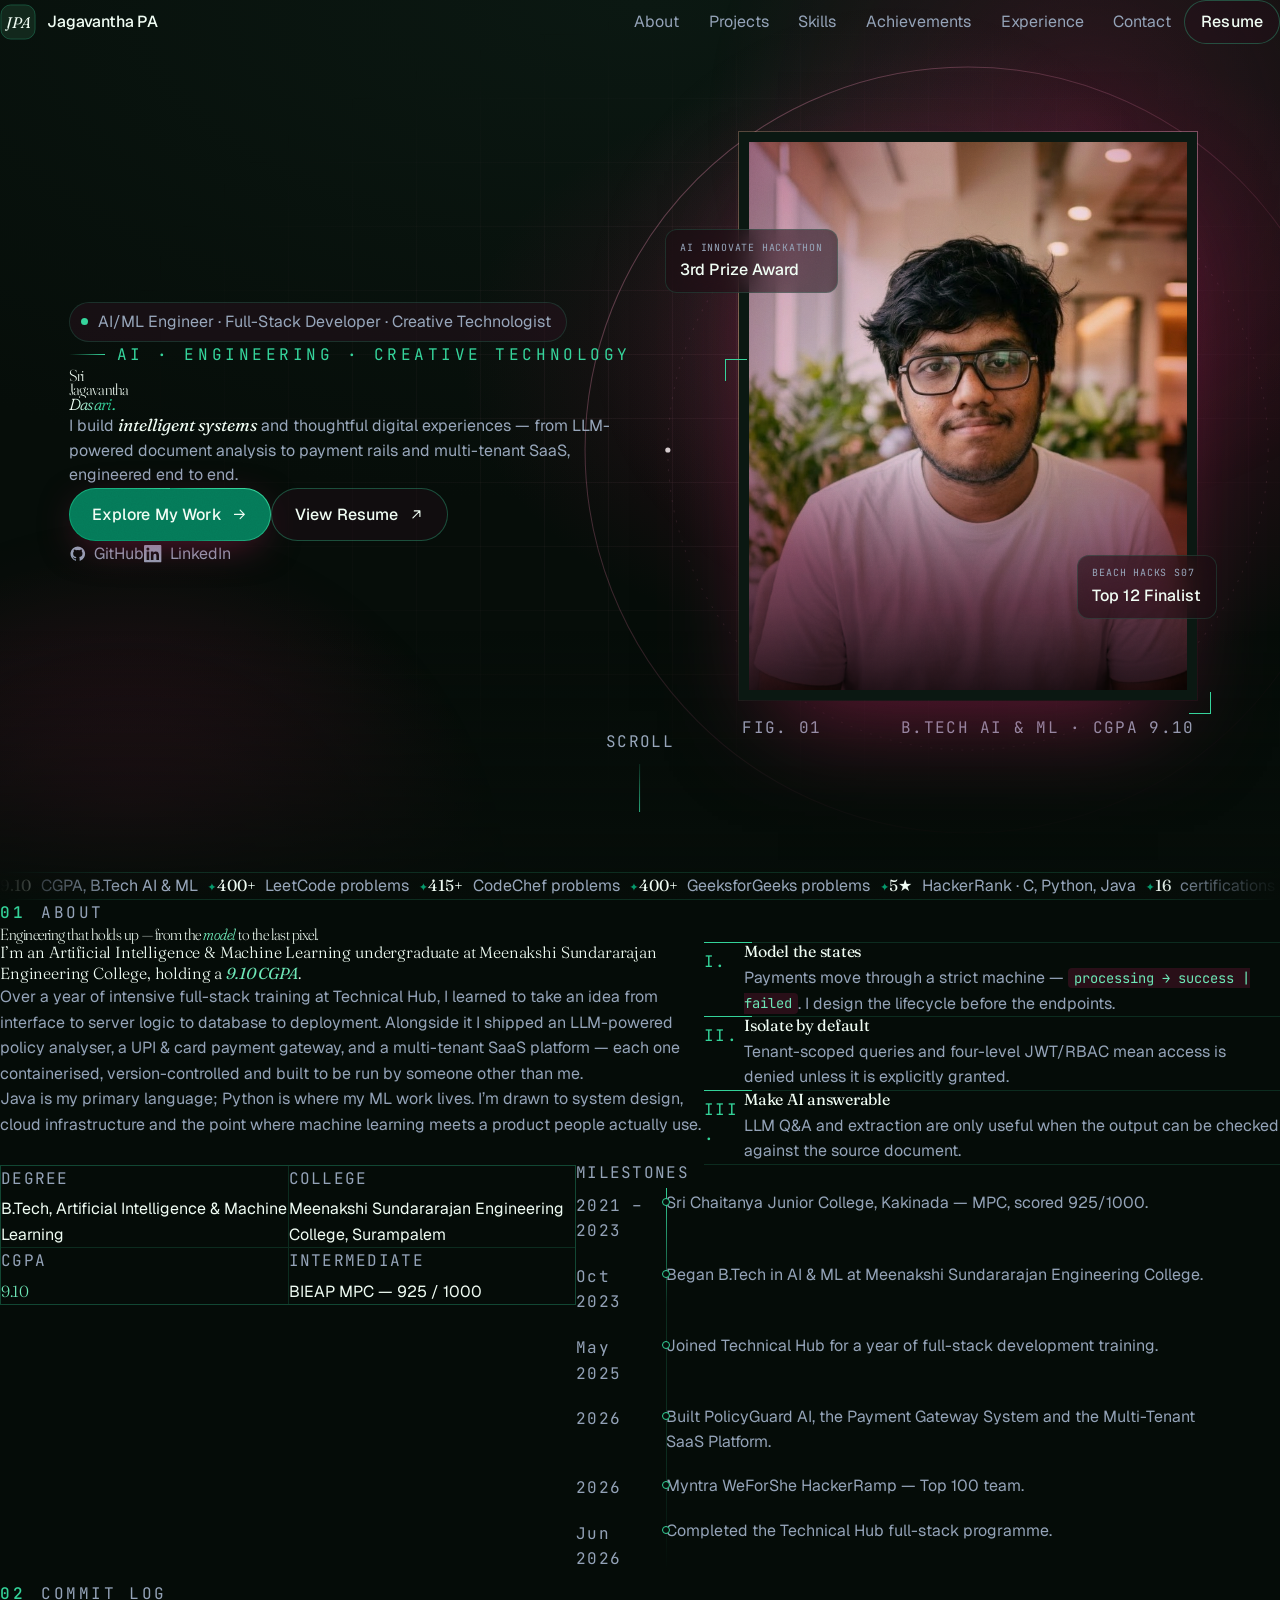
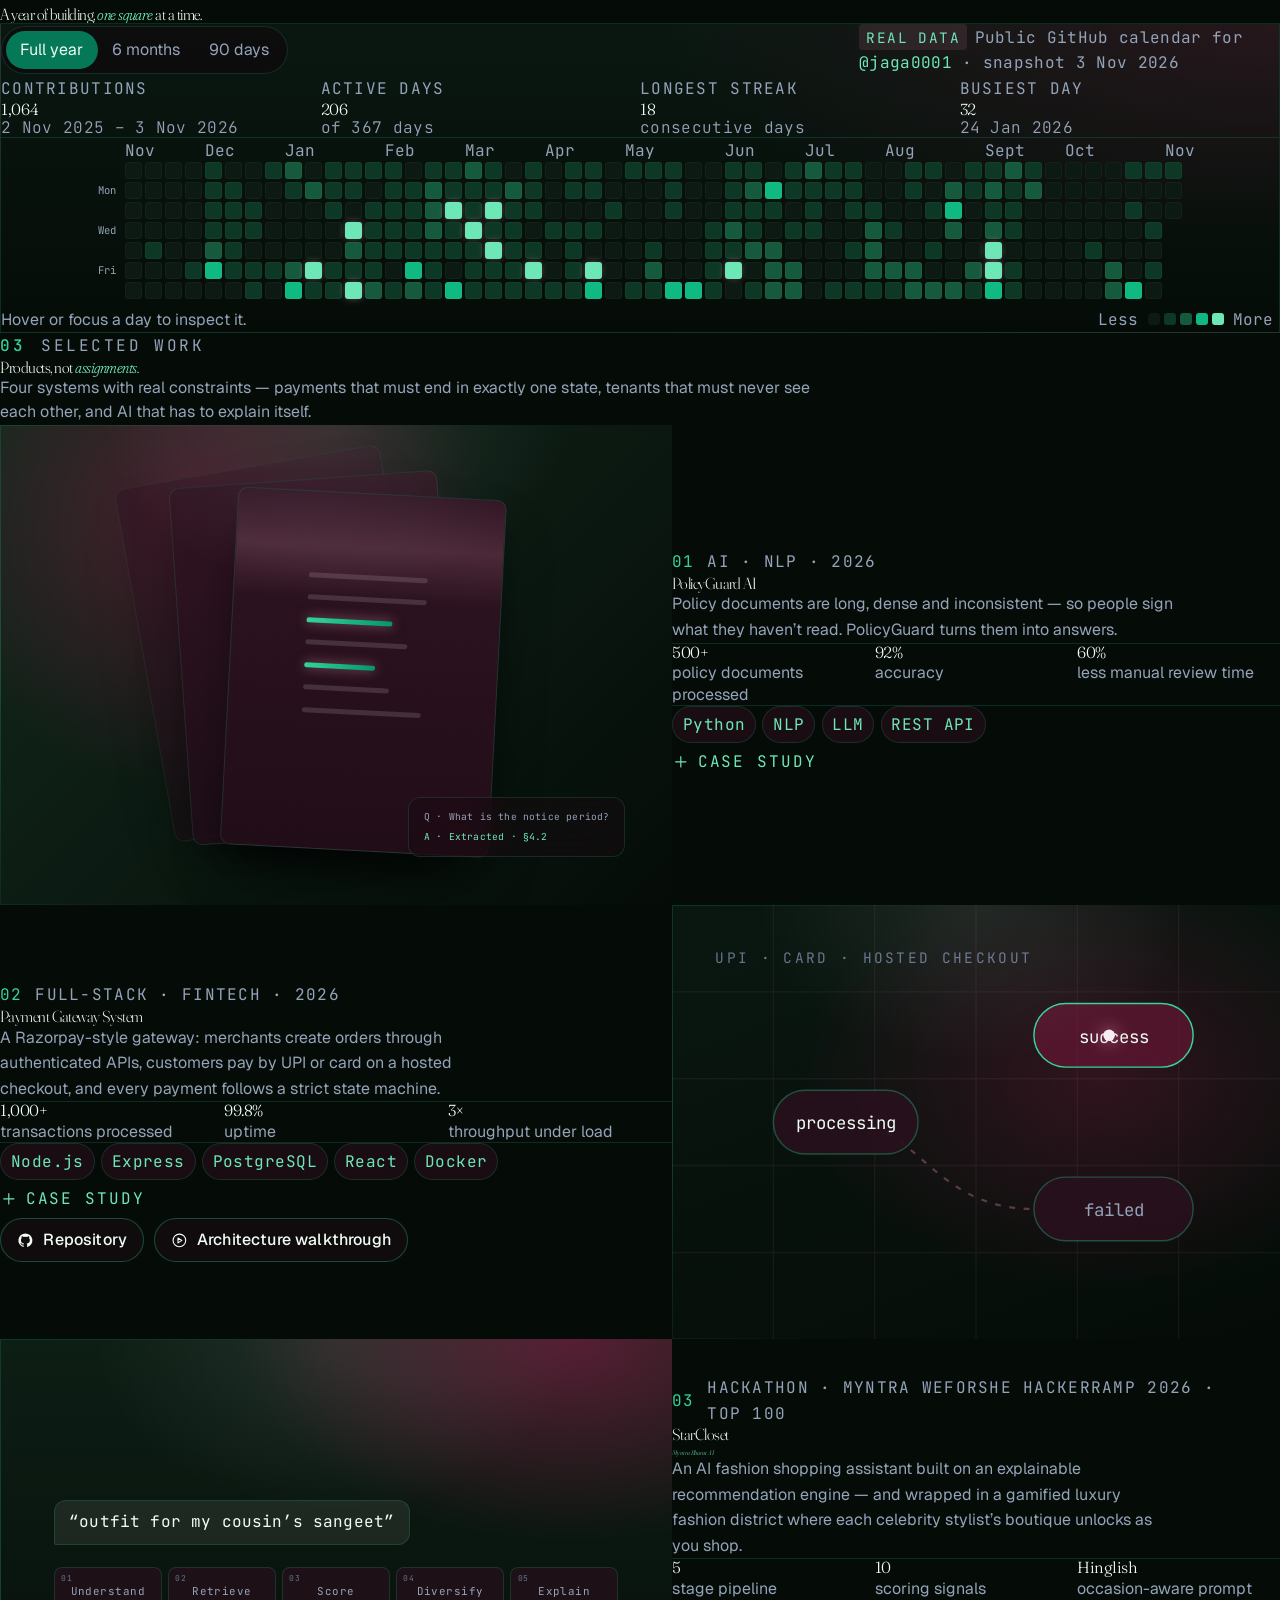
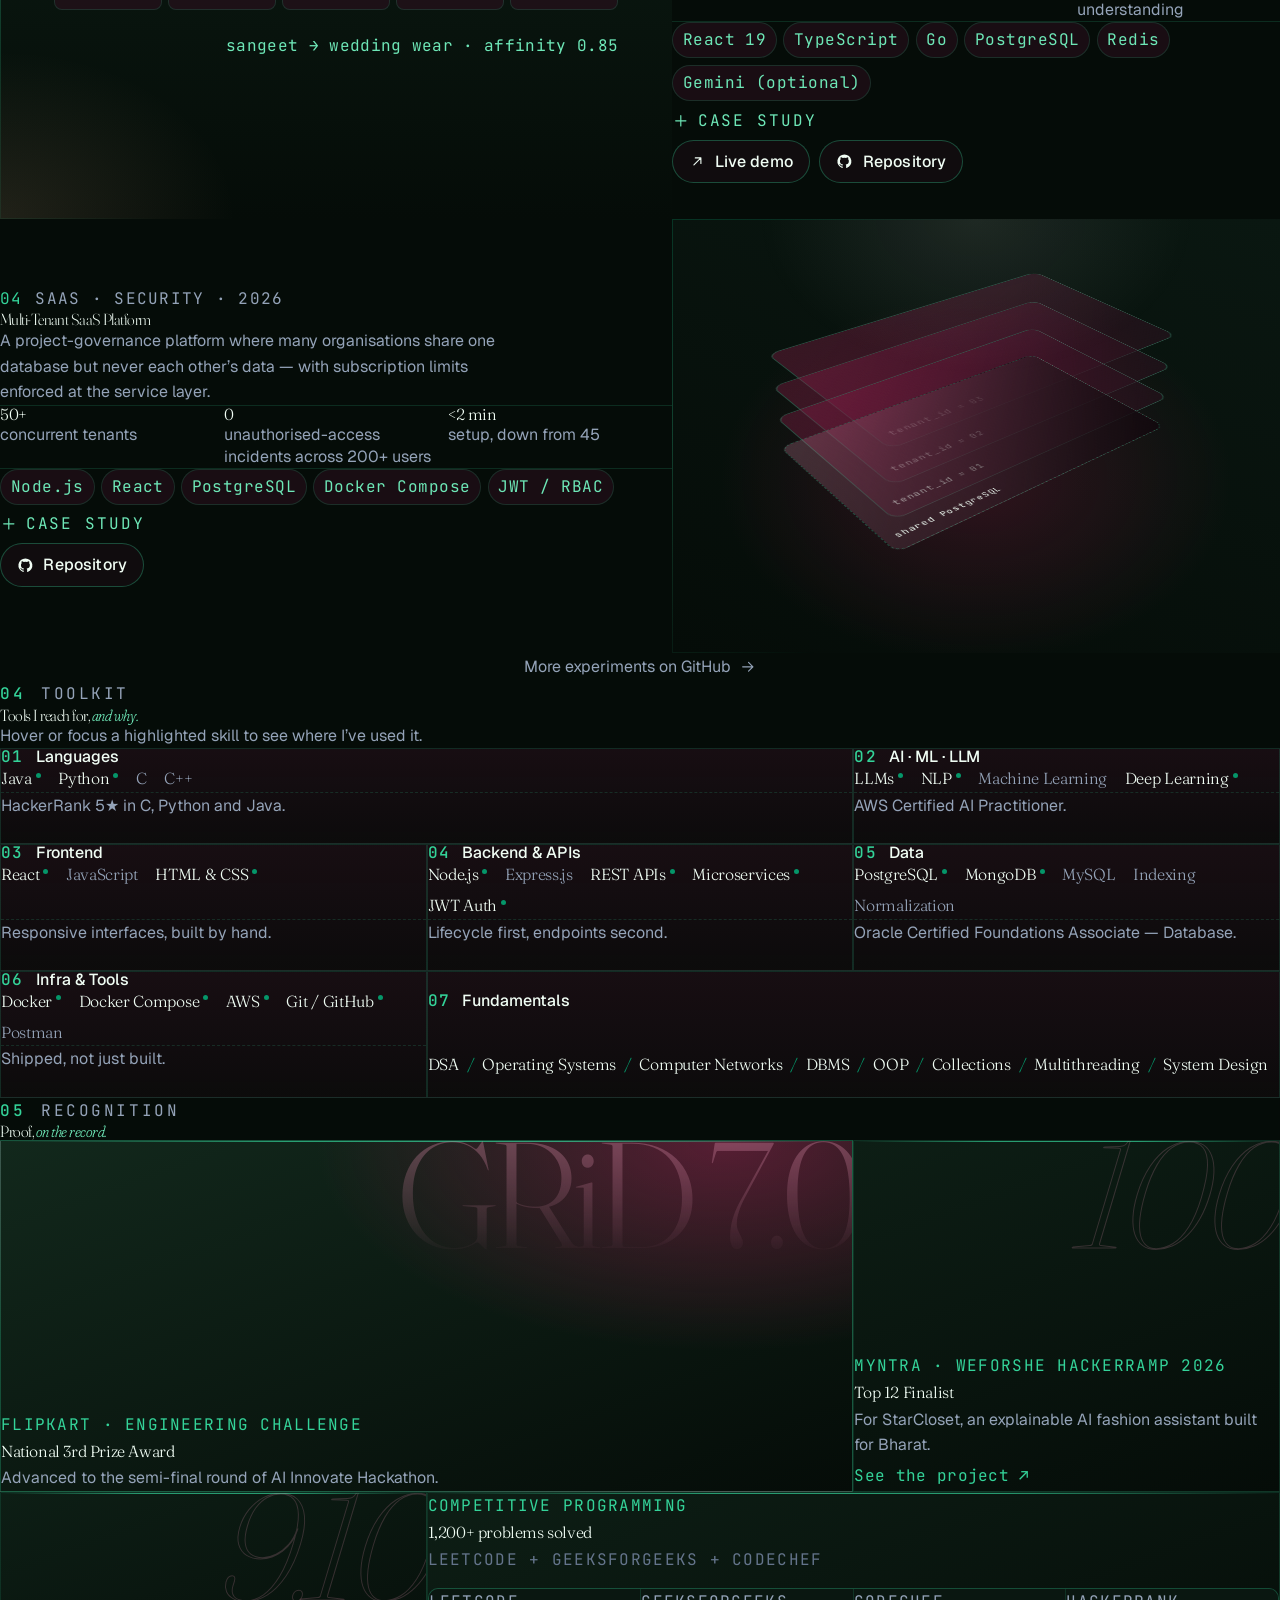
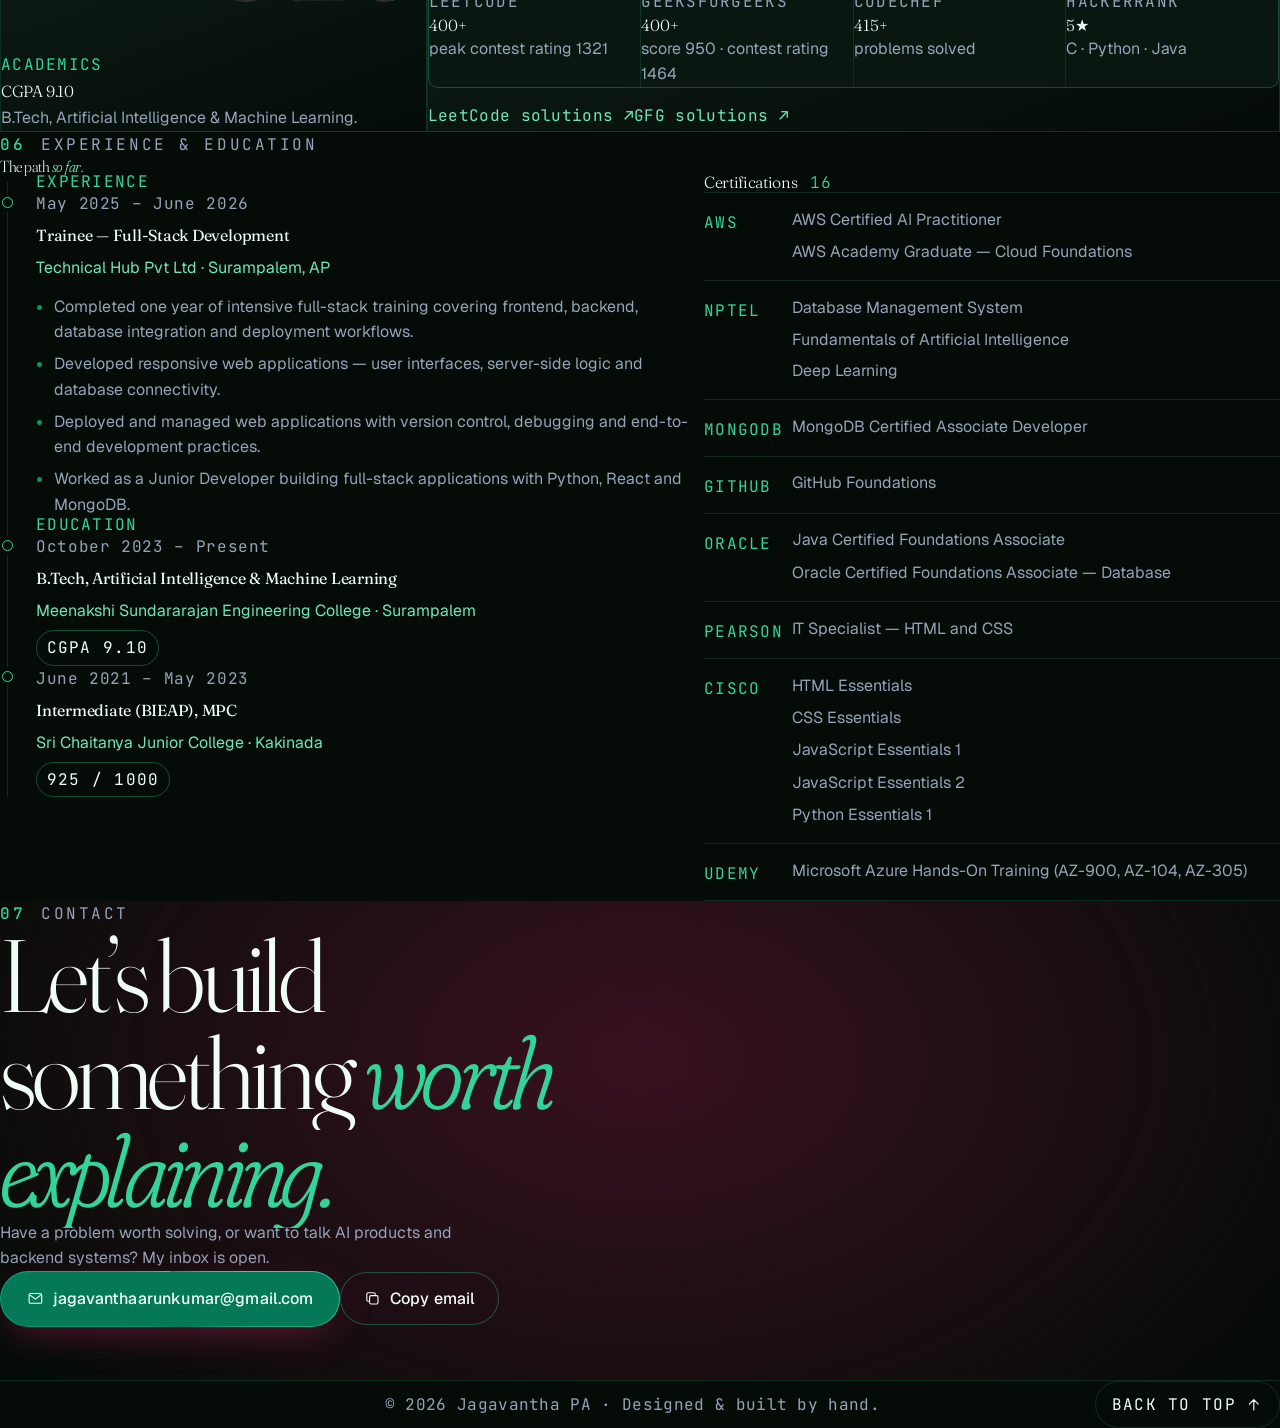
==== site/index.html @ fa3c34ae "feat: AI Engineer profile overhaul with emerald SVGs and custom portrait" ====
<!doctype html>
<html lang="en">
<head>
  <meta charset="utf-8">
  <meta name="viewport" content="width=device-width, initial-scale=1, viewport-fit=cover">
  <title>Jagavantha PA — AI/ML Engineer &amp; Full-Stack Developer</title>
  <meta name="description" content="Jagavantha PA — B.Tech AI &amp; ML student (CGPA 9.10) at Meenakshi Sundararajan Engineering College building LLM-powered tools, payment systems and multi-tenant SaaS. AI Innovate Hackathon 3rd Prize Award.">
  <meta name="author" content="Jagavantha PA">
  <meta name="theme-color" content="#050c08">
  <link rel="canonical" href="https://jaga0001.github.io/">

  <meta property="og:type" content="profile">
  <meta property="og:site_name" content="Jagavantha PA">
  <meta property="og:title" content="Jagavantha PA — AI/ML Engineer &amp; Full-Stack Developer">
  <meta property="og:description" content="Intelligent systems and thoughtful digital experiences, engineered end to end.">
  <meta property="og:url" content="https://jaga0001.github.io/">
  <meta property="og:image" content="https://jaga0001.github.io/assets/img/jaga-portrait.jpg">
  <meta property="og:image:alt" content="Portrait of Jagavantha PA">
  <meta name="twitter:card" content="summary_large_image">
  <meta name="twitter:title" content="Jagavantha PA — AI/ML Engineer &amp; Full-Stack Developer">
  <meta name="twitter:description" content="Intelligent systems and thoughtful digital experiences, engineered end to end.">
  <meta name="twitter:image" content="https://jaga0001.github.io/assets/img/jaga-portrait.jpg">

  <link rel="icon" href="favicon.svg" type="image/svg+xml">
  <link rel="preload" as="image" href="assets/img/jaga-portrait-640.jpg" fetchpriority="high">

  <link rel="preconnect" href="https://fonts.googleapis.com">
  <link rel="preconnect" href="https://fonts.gstatic.com" crossorigin>
  <link rel="stylesheet" href="https://fonts.googleapis.com/css2?family=Fraunces:ital,opsz,wght,SOFT,WONK@0,9..144,200..700,0..100,0..1;1,9..144,200..700,0..100,0..1&family=Geist:wght@300..700&family=JetBrains+Mono:wght@400;500&display=swap">

  <link rel="stylesheet" href="assets/css/tokens.css">
  <link rel="stylesheet" href="assets/css/base.css">
  <link rel="stylesheet" href="assets/css/components.css">
  <link rel="stylesheet" href="assets/css/sections.css">

  <script>document.documentElement.classList.add("js");</script>
  <script type="module" src="assets/js/main.js"></script>

  <script type="application/ld+json">
  {
    "@context": "https://schema.org",
    "@type": "Person",
    "name": "Jagavantha PA",
    "jobTitle": "AI/ML Engineer & Full-Stack Developer",
    "email": "mailto:jagavanthaarunkumar@gmail.com",
    "url": "https://jaga0001.github.io/",
    "image": "https://jaga0001.github.io/assets/img/jaga-portrait.jpg",
    "alumniOf": { "@type": "CollegeOrUniversity", "name": "Meenakshi Sundararajan Engineering College" },
    "sameAs": [
      "https://github.com/jaga0001",
      "https://www.linkedin.com/in/jaga0001/"
    ]
  }
  </script>
</head>
<body>
  <!-- Icon sprite -->
  <svg width="0" height="0" style="position:absolute" aria-hidden="true" focusable="false">
    <symbol id="i-arrow" viewBox="0 0 24 24"><path fill="none" stroke="currentColor" stroke-width="1.6" stroke-linecap="round" stroke-linejoin="round" d="M5 12h14M13 6l6 6-6 6"/></symbol>
    <symbol id="i-ext" viewBox="0 0 24 24"><path fill="none" stroke="currentColor" stroke-width="1.6" stroke-linecap="round" stroke-linejoin="round" d="M7 17 17 7M9 7h8v8"/></symbol>
    <symbol id="i-down" viewBox="0 0 24 24"><path fill="none" stroke="currentColor" stroke-width="1.6" stroke-linecap="round" stroke-linejoin="round" d="M12 5v14M6 13l6 6 6-6"/></symbol>
    <symbol id="i-up" viewBox="0 0 24 24"><path fill="none" stroke="currentColor" stroke-width="1.6" stroke-linecap="round" stroke-linejoin="round" d="M12 19V5M6 11l6-6 6 6"/></symbol>
    <symbol id="i-plus" viewBox="0 0 24 24"><path fill="none" stroke="currentColor" stroke-width="1.6" stroke-linecap="round" d="M12 5v14M5 12h14"/></symbol>
    <symbol id="i-mail" viewBox="0 0 24 24"><g fill="none" stroke="currentColor" stroke-width="1.6" stroke-linejoin="round"><rect x="3" y="5" width="18" height="14" rx="2"/><path d="m4 7 8 6 8-6"/></g></symbol>
    <symbol id="i-copy" viewBox="0 0 24 24"><g fill="none" stroke="currentColor" stroke-width="1.6" stroke-linejoin="round"><rect x="8" y="8" width="12" height="12" rx="2"/><path d="M16 8V6a2 2 0 0 0-2-2H6a2 2 0 0 0-2 2v8a2 2 0 0 0 2 2h2"/></g></symbol>
    <symbol id="i-check" viewBox="0 0 24 24"><path fill="none" stroke="currentColor" stroke-width="1.8" stroke-linecap="round" stroke-linejoin="round" d="m5 12.5 4.5 4.5L19 7.5"/></symbol>
    <symbol id="i-play" viewBox="0 0 24 24"><g fill="none" stroke="currentColor" stroke-width="1.6" stroke-linejoin="round"><circle cx="12" cy="12" r="9"/><path d="m10 8.5 5.5 3.5-5.5 3.5z"/></g></symbol>
    <symbol id="i-film" viewBox="0 0 24 24"><g fill="none" stroke="currentColor" stroke-width="1.6" stroke-linejoin="round"><rect x="3" y="4" width="18" height="16" rx="2"/><path d="M7 4v16M17 4v16M3 9h4M3 15h4M17 9h4M17 15h4"/></g></symbol>
    <symbol id="i-github" viewBox="0 0 24 24"><path fill="currentColor" d="M12 2a10 10 0 0 0-3.16 19.49c.5.09.68-.22.68-.48v-1.7c-2.78.6-3.37-1.34-3.37-1.34-.45-1.16-1.11-1.47-1.11-1.47-.91-.62.07-.61.07-.61 1 .07 1.53 1.03 1.53 1.03.89 1.53 2.34 1.09 2.91.83.09-.65.35-1.09.63-1.34-2.22-.25-4.55-1.11-4.55-4.94 0-1.09.39-1.98 1.03-2.68-.1-.25-.45-1.27.1-2.65 0 0 .84-.27 2.75 1.02a9.56 9.56 0 0 1 5 0c1.91-1.29 2.75-1.02 2.75-1.02.55 1.38.2 2.4.1 2.65.64.7 1.03 1.59 1.03 2.68 0 3.84-2.34 4.68-4.57 4.93.36.31.68.92.68 1.85v2.74c0 .27.18.58.69.48A10 10 0 0 0 12 2Z"/></symbol>
    <symbol id="i-linkedin" viewBox="0 0 24 24"><path fill="currentColor" d="M20.45 20.45h-3.56v-5.57c0-1.33-.02-3.04-1.85-3.04-1.86 0-2.14 1.45-2.14 2.94v5.67H9.35V9h3.41v1.56h.05c.48-.9 1.64-1.85 3.37-1.85 3.6 0 4.27 2.37 4.27 5.46v6.28ZM5.34 7.43a2.06 2.06 0 1 1 0-4.13 2.06 2.06 0 0 1 0 4.13ZM7.12 20.45H3.56V9h3.56v11.45ZM22.22 0H1.77C.79 0 0 .77 0 1.73v20.54C0 23.23.79 24 1.77 24h20.45c.98 0 1.78-.77 1.78-1.73V1.73C24 .77 23.2 0 22.22 0Z"/></symbol>
  </svg>

  <a class="skip-link" href="#main">Skip to content</a>

  <!-- Opening sequence: decorative, never blocks interaction -->
  <div class="intro" aria-hidden="true">
    <svg class="intro__mark" viewBox="0 0 120 120">
      <circle cx="60" cy="60" r="54" />
      <text x="60" y="74" text-anchor="middle">JPA</text>
    </svg>
  </div>

  <div class="scroll-progress" aria-hidden="true"><span></span></div>

  <!-- ================================================================= NAV -->
  <header class="nav" data-nav>
    <div class="nav__inner container">
      <a class="nav__brand" href="#top" aria-label="Jagavantha PA — back to top">
        <svg class="nav__mono" viewBox="0 0 40 40" aria-hidden="true">
          <rect x="1" y="1" width="38" height="38" rx="11" />
          <text x="20" y="26.5" text-anchor="middle">JPA</text>
        </svg>
        <span class="nav__name">Jagavantha PA</span>
      </a>

      <nav class="nav__links" aria-label="Primary">
        <ul role="list">
          <li><a href="#about" data-navlink>About</a></li>
          <li><a href="#projects" data-navlink>Projects</a></li>
          <li><a href="#skills" data-navlink>Skills</a></li>
          <li><a href="#achievements" data-navlink>Achievements</a></li>
          <li><a href="#experience" data-navlink>Experience</a></li>
          <li><a href="#contact" data-navlink>Contact</a></li>
        </ul>
      </nav>

      <a class="btn btn--ghost btn--small nav__cta" href="resume.html">Resume</a>

      <button class="nav__toggle" type="button" aria-expanded="false" aria-controls="mobile-menu" data-menu-toggle>
        <span class="visually-hidden">Open menu</span>
        <span class="nav__burger" aria-hidden="true"><i></i><i></i></span>
      </button>
    </div>

    <div class="mobile-menu" id="mobile-menu" data-menu hidden>
      <nav aria-label="Mobile">
        <ol role="list">
          <li style="--i:0"><a href="#about"><span class="mono">01</span>About</a></li>
          <li style="--i:1"><a href="#projects"><span class="mono">02</span>Projects</a></li>
          <li style="--i:2"><a href="#skills"><span class="mono">03</span>Skills</a></li>
          <li style="--i:3"><a href="#achievements"><span class="mono">04</span>Achievements</a></li>
          <li style="--i:4"><a href="#experience"><span class="mono">05</span>Experience</a></li>
          <li style="--i:5"><a href="#contact"><span class="mono">06</span>Contact</a></li>
        </ol>
      </nav>
      <div class="mobile-menu__foot">
        <a class="btn btn--primary" href="resume.html">View Resume</a>
        <a class="mono link-u" href="mailto:jagavanthaarunkumar@gmail.com">jagavanthaarunkumar@gmail.com</a>
      </div>
    </div>
  </header>

  <main id="main">
    <!-- ================================================================ HERO -->
    <section class="hero" id="top" aria-labelledby="hero-title" data-hero>
      <div class="hero__bg" aria-hidden="true">
        <div class="hero__field hero__field--a"></div>
        <div class="hero__field hero__field--b"></div>
        <div class="hero__grid"></div>
        <div class="hero__spot"></div>
        <svg class="hero__orbits" viewBox="0 0 800 800" fill="none">
          <defs>
            <linearGradient id="orb-g" x1="0" y1="0" x2="1" y2="1">
              <stop offset="0" stop-color="#D88CA8" stop-opacity=".55"/>
              <stop offset="1" stop-color="#6E1738" stop-opacity="0"/>
            </linearGradient>
          </defs>
          <g class="orbit orbit--1"><ellipse cx="400" cy="400" rx="370" ry="370" stroke="url(#orb-g)"/><circle cx="770" cy="400" r="3.5" fill="#D88CA8"/></g>
          <g class="orbit orbit--2"><ellipse cx="400" cy="400" rx="290" ry="290" stroke="rgba(216,140,168,.14)" stroke-dasharray="2 8"/><circle cx="110" cy="400" r="2.5" fill="#F6EDF0"/></g>
          <g class="orbit orbit--3"><ellipse cx="400" cy="400" rx="210" ry="210" stroke="rgba(216,140,168,.1)"/><circle cx="400" cy="190" r="2" fill="#D88CA8"/></g>
        </svg>
      </div>

      <div class="hero__inner container">
        <div class="hero__copy">
          <p class="hero__status" data-reveal style="--d:1">
            <span class="dot" aria-hidden="true"></span>
            AI/ML Engineer · Full-Stack Developer · Creative Technologist
          </p>

          <p class="eyebrow" data-reveal style="--d:2">AI · Engineering · Creative Technology</p>

          <h1 class="hero__title" id="hero-title">
            <span class="line-mask"><span style="--d:0">Sri</span></span>
            <span class="line-mask"><span style="--d:1">Jagavantha</span></span>
            <span class="line-mask"><span style="--d:2" class="italic">Dasari<span class="hero__period">.</span></span></span>
          </h1>

          <p class="hero__lede" data-reveal style="--d:5">
            I build <em>intelligent systems</em> and thoughtful digital experiences — from
            LLM-powered document analysis to payment rails and multi-tenant SaaS, engineered
            end&nbsp;to&nbsp;end.
          </p>

          <div class="hero__ctas" data-reveal style="--d:6">
            <a class="btn btn--primary" href="#projects" data-magnetic>
              Explore My Work
              <svg class="arrow" aria-hidden="true"><use href="#i-arrow"/></svg>
            </a>
            <a class="btn btn--ghost" href="resume.html" data-magnetic>
              View Resume
              <svg aria-hidden="true"><use href="#i-ext"/></svg>
            </a>
          </div>

          <ul class="hero__social" role="list" data-reveal style="--d:7">
            <li><a class="link-u" href="https://github.com/jaga0001" target="_blank" rel="noopener"><svg class="icon" aria-hidden="true"><use href="#i-github"/></svg>GitHub</a></li>
            <li><a class="link-u" href="https://www.linkedin.com/in/jaga0001/" target="_blank" rel="noopener"><svg class="icon" aria-hidden="true"><use href="#i-linkedin"/></svg>LinkedIn</a></li>
          </ul>
        </div>

        <figure class="portrait" data-tilt>
          <div class="portrait__frame">
            <div class="portrait__photo">
              <img
                src="assets/img/jaga-portrait-640.jpg"
                srcset="assets/img/jaga-portrait-640.jpg 640w, assets/img/jaga-portrait.jpg 1100w"
                sizes="(min-width: 960px) 460px, 80vw"
                width="640" height="602"
                alt="Jagavantha PA smiling, wearing a white collared shirt, hair tied up"
                fetchpriority="high" decoding="async">
            </div>
            <span class="portrait__corner portrait__corner--tl" aria-hidden="true"></span>
            <span class="portrait__corner portrait__corner--br" aria-hidden="true"></span>
          </div>
          <figcaption class="portrait__meta">
            <span class="mono">Fig. 01</span>
            <span class="mono">B.Tech AI &amp; ML · CGPA 9.10</span>
          </figcaption>
          <p class="portrait__chip portrait__chip--a glass" aria-hidden="true"><span class="mono">AI Innovate Hackathon</span><b>3rd Prize Award</b></p>
          <p class="portrait__chip portrait__chip--b glass" aria-hidden="true"><span class="mono">Beach Hacks S07</span><b>Top 12 Finalist</b></p>
        </figure>
      </div>

      <a class="hero__scroll" href="#about" aria-label="Scroll to About">
        <span class="mono">Scroll</span>
        <span class="hero__scroll-line" aria-hidden="true"></span>
      </a>

      <div class="ticker" aria-label="Highlights">
        <ul role="list" class="ticker__track">
          <li><b>9.10</b> CGPA, B.Tech AI &amp; ML</li>
          <li><b>400+</b> LeetCode problems</li>
          <li><b>415+</b> CodeChef problems</li>
          <li><b>400+</b> GeeksforGeeks problems</li>
          <li><b>5★</b> HackerRank · C, Python, Java</li>
          <li><b>16</b> certifications</li>
        </ul>
      </div>
    </section>

    <!-- =============================================================== ABOUT -->
    <section class="section about" id="about" aria-labelledby="about-title">
      <div class="container">
        <header class="section-head">
          <p class="section-index" data-reveal><b>01</b> About</p>
          <h2 class="section-title" id="about-title" data-reveal style="--d:1">
            Engineering that holds up — from the <em>model</em> to the last pixel.
          </h2>
        </header>

        <div class="about__grid">
          <div class="about__intro" data-reveal style="--d:1">
            <p class="about__lead">
              I’m an Artificial Intelligence &amp; Machine Learning undergraduate at
              Meenakshi Sundararajan Engineering College, holding a <strong>9.10 CGPA</strong>.
            </p>
            <p>
              Over a year of intensive full-stack training at Technical Hub, I learned to take an idea
              from interface to server logic to database to deployment. Alongside it I shipped an
              LLM-powered policy analyser, a UPI &amp; card payment gateway, and a multi-tenant SaaS
              platform — each one containerised, version-controlled and built to be run by someone
              other than me.
            </p>
            <p>
              Java is my primary language; Python is where my ML work lives. I’m drawn to system
              design, cloud infrastructure and the point where machine learning meets a product
              people actually use.
            </p>
          </div>

          <ol class="principles" role="list">
            <li class="principle" data-reveal style="--d:2">
              <span class="principle__n mono">i.</span>
              <h3>Model the states</h3>
              <p>Payments move through a strict machine — <code>processing → success | failed</code>. I design the lifecycle before the endpoints.</p>
            </li>
            <li class="principle" data-reveal style="--d:3">
              <span class="principle__n mono">ii.</span>
              <h3>Isolate by default</h3>
              <p>Tenant-scoped queries and four-level JWT/RBAC mean access is denied unless it is explicitly granted.</p>
            </li>
            <li class="principle" data-reveal style="--d:4">
              <span class="principle__n mono">iii.</span>
              <h3>Make AI answerable</h3>
              <p>LLM Q&amp;A and extraction are only useful when the output can be checked against the source document.</p>
            </li>
          </ol>
        </div>

        <div class="about__lower">
          <dl class="facts" data-reveal>
            <div><dt class="mono">Degree</dt><dd>B.Tech, Artificial Intelligence &amp; Machine Learning</dd></div>
            <div><dt class="mono">College</dt><dd>Meenakshi Sundararajan Engineering College, Surampalem</dd></div>
            <div><dt class="mono">CGPA</dt><dd><span class="facts__big">9.10</span></dd></div>
            <div><dt class="mono">Intermediate</dt><dd>BIEAP MPC — 925 / 1000</dd></div>
          </dl>

          <div class="milestones" data-reveal style="--d:1">
            <h3 class="mono milestones__title">Milestones</h3>
            <ol class="milestones__list" role="list">
              <li><time class="mono">2021 – 2023</time><p>Sri Chaitanya Junior College, Kakinada — MPC, scored 925/1000.</p></li>
              <li><time class="mono">Oct 2023</time><p>Began B.Tech in AI &amp; ML at Meenakshi Sundararajan Engineering College.</p></li>
              <li><time class="mono">May 2025</time><p>Joined Technical Hub for a year of full-stack development training.</p></li>
              <li><time class="mono">2026</time><p>Built PolicyGuard AI, the Payment Gateway System and the Multi-Tenant SaaS Platform.</p></li>
              <li><time class="mono">2026</time><p>Myntra WeForShe HackerRamp — Top 100 team.</p></li>
              <li><time class="mono">Jun 2026</time><p>Completed the Technical Hub full-stack programme.</p></li>
            </ol>
          </div>
        </div>
      </div>
    </section>

    <!-- ============================================================ HEATMAP -->
    <section class="section activity" id="activity" aria-labelledby="activity-title">
      <div class="container">
        <header class="section-head">
          <p class="section-index" data-reveal><b>02</b> Commit log</p>
          <h2 class="section-title" id="activity-title" data-reveal style="--d:1">
            A year of building, <em>one square</em> at a time.
          </h2>
        </header>

        <div class="heatmap" data-heatmap data-reveal="fade">
          <div class="heatmap__top">
            <div class="heatmap__ranges" role="group" aria-label="Time range">
              <button type="button" data-range="all" aria-pressed="true">Full year</button>
              <button type="button" data-range="182" aria-pressed="false">6 months</button>
              <button type="button" data-range="90" aria-pressed="false">90 days</button>
            </div>
            <p class="heatmap__source mono" data-heatmap-source>Loading contribution data…</p>
          </div>

          <dl class="heatmap__stats" data-heatmap-stats aria-live="polite">
            <div><dt class="mono">Contributions</dt><dd data-stat="total">—</dd></div>
            <div><dt class="mono">Active days</dt><dd data-stat="active">—</dd></div>
            <div><dt class="mono">Longest streak</dt><dd data-stat="streak">—</dd></div>
            <div><dt class="mono">Busiest day</dt><dd data-stat="peak">—</dd></div>
          </dl>

          <div class="heatmap__scroller" data-heatmap-scroller>
            <div class="heatmap__board">
              <div class="heatmap__months" data-heatmap-months aria-hidden="true"></div>
              <div class="heatmap__days mono" aria-hidden="true"><span>Mon</span><span>Wed</span><span>Fri</span></div>
              <div class="heatmap__grid" data-heatmap-grid role="grid" aria-label="Daily GitHub contributions. Use arrow keys to move between days."></div>
            </div>
          </div>

          <div class="heatmap__foot">
            <p class="heatmap__readout" data-heatmap-readout aria-live="polite">Hover or focus a day to inspect it.</p>
            <div class="heatmap__legend" aria-label="Activity levels: none, low, medium, high, highest">
              <span class="mono">Less</span>
              <i data-l="0"></i><i data-l="1"></i><i data-l="2"></i><i data-l="3"></i><i data-l="4"></i>
              <span class="mono">More</span>
            </div>
          </div>

          <div class="heatmap__tip glass" data-heatmap-tip role="tooltip" hidden></div>
        </div>
      </div>
    </section>

    <!-- ============================================================ PROJECTS -->
    <section class="section projects" id="projects" aria-labelledby="projects-title">
      <div class="container">
        <header class="section-head">
          <p class="section-index" data-reveal><b>03</b> Selected work</p>
          <h2 class="section-title" id="projects-title" data-reveal style="--d:1">
            Products, not <em>assignments.</em>
          </h2>
          <p class="section-lede" data-reveal style="--d:2">
            Four systems with real constraints — payments that must end in exactly one state, tenants that must
            never see each other, and AI that has to explain itself.
          </p>
        </header>

        <div class="work">
          <!-- PolicyGuard AI -->
          <article class="case case--policy" data-reveal aria-labelledby="p1-title">
            <div class="case__visual" data-tilt aria-hidden="true">
              <div class="vis-policy">
                <div class="doc doc--3"></div>
                <div class="doc doc--2"></div>
                <div class="doc doc--1">
                  <i></i><i></i><i class="hl"></i><i></i><i class="hl hl--b"></i><i></i><i></i>
                  <span class="doc__scan"></span>
                </div>
                <div class="vis-policy__qa glass">
                  <span class="mono">Q · What is the notice period?</span>
                  <span class="mono a">A · Extracted · §4.2</span>
                </div>
              </div>
            </div>
            <div class="case__body">
              <p class="case__kicker mono"><span>01</span> AI · NLP · 2026</p>
              <h3 class="case__title" id="p1-title">PolicyGuard AI</h3>
              <p class="case__problem">Policy documents are long, dense and inconsistent — so people sign what they haven’t read. PolicyGuard turns them into answers.</p>
              <ul class="case__metrics" role="list">
                <li><b>500+</b><span>policy documents processed</span></li>
                <li><b>92%</b><span>accuracy</span></li>
                <li><b>60%</b><span>less manual review time</span></li>
              </ul>
              <ul class="tags" role="list"><li class="tag">Python</li><li class="tag">NLP</li><li class="tag">LLM</li><li class="tag">REST API</li></ul>
              <button class="case__toggle" type="button" aria-expanded="false" aria-controls="p1-more">
                <svg class="icon" aria-hidden="true"><use href="#i-plus"/></svg> Case study
              </button>
              <div class="case__more" id="p1-more" data-collapsible>
                <div>
                  <h4 class="mono">What I built</h4>
                  <ul>
                    <li>An AI-powered policy analysis platform delivered across web, browser extension, mobile and desktop applications.</li>
                    <li>LLM-based Q&amp;A and key-information extraction with REST API integration for 10+ document types.</li>
                    <li>Coverage across 8 policy categories, cutting decision turnaround time by 45%.</li>
                  </ul>
                  <p class="case__note mono">Source repository is not publicly available.</p>
                </div>
              </div>
            </div>
          </article>

          <!-- Payment Gateway -->
          <article class="case case--pay case--flip" data-reveal aria-labelledby="p2-title">
            <div class="case__visual" data-tilt aria-hidden="true">
              <svg class="vis-pay" viewBox="0 0 420 300">
                <defs>
                  <linearGradient id="pay-edge" x1="0" x2="1"><stop offset="0" stop-color="#941F4D"/><stop offset="1" stop-color="#D88CA8"/></linearGradient>
                </defs>
                <g class="vis-pay__grid" stroke="rgba(216,140,168,.07)">
                  <path d="M0 60h420M0 120h420M0 180h420M0 240h420M70 0v300M140 0v300M210 0v300M280 0v300M350 0v300"/>
                </g>
                <path class="vis-pay__edge" d="M120 150 C 170 150, 180 90, 250 90" stroke="url(#pay-edge)"/>
                <path class="vis-pay__edge vis-pay__edge--b" d="M120 150 C 170 150, 180 210, 250 210" stroke="rgba(216,140,168,.35)"/>
                <path class="vis-pay__edge" d="M30 150 H 70" stroke="rgba(216,140,168,.4)"/>
                <g class="vis-pay__node"><rect x="70" y="128" width="100" height="44" rx="22"/><text x="120" y="155">processing</text></g>
                <g class="vis-pay__node is-ok"><rect x="250" y="68" width="110" height="44" rx="22"/><text x="305" y="95">success</text></g>
                <g class="vis-pay__node is-fail"><rect x="250" y="188" width="110" height="44" rx="22"/><text x="305" y="215">failed</text></g>
                <circle class="vis-pay__pulse" r="4" fill="#F6EDF0"><animateMotion dur="3.2s" repeatCount="indefinite" path="M30 150 H 120 C 170 150, 180 90, 250 90 H 305"/></circle>
                <text class="vis-pay__label" x="30" y="40">UPI · CARD · HOSTED CHECKOUT</text>
              </svg>
            </div>
            <div class="case__body">
              <p class="case__kicker mono"><span>02</span> Full-stack · Fintech · 2026</p>
              <h3 class="case__title" id="p2-title">Payment Gateway System</h3>
              <p class="case__problem">A Razorpay-style gateway: merchants create orders through authenticated APIs, customers pay by UPI or card on a hosted checkout, and every payment follows a strict state machine.</p>
              <ul class="case__metrics" role="list">
                <li><b>1,000+</b><span>transactions processed</span></li>
                <li><b>99.8%</b><span>uptime</span></li>
                <li><b>3×</b><span>throughput under load</span></li>
              </ul>
              <ul class="tags" role="list"><li class="tag">Node.js</li><li class="tag">Express</li><li class="tag">PostgreSQL</li><li class="tag">React</li><li class="tag">Docker</li></ul>
              <button class="case__toggle" type="button" aria-expanded="false" aria-controls="p2-more">
                <svg class="icon" aria-hidden="true"><use href="#i-plus"/></svg> Case study
              </button>
              <div class="case__more" id="p2-more" data-collapsible>
                <div>
                  <h4 class="mono">Architecture</h4>
                  <ul>
                    <li>Merchant authentication with API key &amp; secret; order creation and management APIs.</li>
                    <li>Hosted React checkout with UPI and card flows, including Luhn and expiry validation.</li>
                    <li>Merchant dashboard with real-time transaction stats; deterministic test mode for evaluation.</li>
                    <li>Dockerised services cut deployment setup by 70%; backend optimisation reduced API response time by 40%.</li>
                  </ul>
                </div>
              </div>
              <div class="case__links">
                <a class="btn btn--ghost btn--small" href="https://github.com/jaga0001/Payment-gateway-system-Project" target="_blank" rel="noopener"><svg aria-hidden="true"><use href="#i-github"/></svg>Repository</a>
                <a class="btn btn--ghost btn--small" href="https://www.youtube.com/watch?v=FUOZyQT5fNI" target="_blank" rel="noopener"><svg aria-hidden="true"><use href="#i-play"/></svg>Architecture walkthrough</a>
              </div>
            </div>
          </article>

          <!-- StarCloset -->
          <article class="case case--star" data-reveal aria-labelledby="p3-title">
            <div class="case__visual" data-tilt aria-hidden="true">
              <div class="vis-star">
                <p class="vis-star__prompt mono">“outfit for my cousin’s sangeet”</p>
                <ol class="vis-star__pipe">
                  <li style="--i:0">Understand</li>
                  <li style="--i:1">Retrieve</li>
                  <li style="--i:2">Score</li>
                  <li style="--i:3">Diversify</li>
                  <li style="--i:4">Explain</li>
                </ol>
                <p class="vis-star__out mono">sangeet → wedding wear · affinity 0.85</p>
              </div>
            </div>
            <div class="case__body">
              <p class="case__kicker mono"><span>03</span> Hackathon · Myntra WeForShe HackerRamp 2026 · Top 100</p>
              <h3 class="case__title" id="p3-title">StarCloset <span class="case__sub">Myntra Bharat AI</span></h3>
              <p class="case__problem">An AI fashion shopping assistant built on an explainable recommendation engine — and wrapped in a gamified luxury fashion district where each celebrity stylist’s boutique unlocks as you shop.</p>
              <ul class="case__metrics" role="list">
                <li><b>5</b><span>stage pipeline</span></li>
                <li><b>10</b><span>scoring signals</span></li>
                <li><b>Hinglish</b><span>occasion-aware prompt understanding</span></li>
              </ul>
              <ul class="tags" role="list"><li class="tag">React 19</li><li class="tag">TypeScript</li><li class="tag">Go</li><li class="tag">PostgreSQL</li><li class="tag">Redis</li><li class="tag">Gemini (optional)</li></ul>
              <button class="case__toggle" type="button" aria-expanded="false" aria-controls="p3-more">
                <svg class="icon" aria-hidden="true"><use href="#i-plus"/></svg> Case study
              </button>
              <div class="case__more" id="p3-more" data-collapsible>
                <div>
                  <h4 class="mono">Product approach</h4>
                  <ul>
                    <li>A deliberately rule-based pipeline — Understand → Retrieve → Score → Diversify → Explain — so every ranking can be explained to a merchandiser in plain language.</li>
                    <li>Built for Bharat: the prompt extractor understands Hinglish occasions such as <em>shaadi, sangeet, mehendi, haldi, garba</em> and maps them through a cross-occasion affinity matrix.</li>
                    <li>Gemini is optional — with no API key every endpoint still works on the deterministic extractor.</li>
                  </ul>
                  <p class="case__note mono">Team submission to Myntra WeForShe HackerRamp 2026.</p>
                </div>
              </div>
              <div class="case__links">
                <a class="btn btn--ghost btn--small" href="https://myntra-ai.vercel.app" target="_blank" rel="noopener"><svg aria-hidden="true"><use href="#i-ext"/></svg>Live demo</a>
                <a class="btn btn--ghost btn--small" href="https://github.com/jaga0001/weforshe-starcloset" target="_blank" rel="noopener"><svg aria-hidden="true"><use href="#i-github"/></svg>Repository</a>
              </div>
            </div>
          </article>

          <!-- Multi-tenant SaaS -->
          <article class="case case--saas case--flip" data-reveal aria-labelledby="p4-title">
            <div class="case__visual" data-tilt aria-hidden="true">
              <div class="vis-saas">
                <div class="plane" style="--z:3"><span class="mono">tenant_id = 03</span></div>
                <div class="plane" style="--z:2"><span class="mono">tenant_id = 02</span></div>
                <div class="plane" style="--z:1"><span class="mono">tenant_id = 01</span></div>
                <div class="plane plane--db" style="--z:0"><span class="mono">shared PostgreSQL</span></div>
              </div>
            </div>
            <div class="case__body">
              <p class="case__kicker mono"><span>04</span> SaaS · Security · 2026</p>
              <h3 class="case__title" id="p4-title">Multi-Tenant SaaS Platform</h3>
              <p class="case__problem">A project-governance platform where many organisations share one database but never each other’s data — with subscription limits enforced at the service layer.</p>
              <ul class="case__metrics" role="list">
                <li><b>50+</b><span>concurrent tenants</span></li>
                <li><b>0</b><span>unauthorised-access incidents across 200+ users</span></li>
                <li><b>&lt;2 min</b><span>setup, down from 45</span></li>
              </ul>
              <ul class="tags" role="list"><li class="tag">Node.js</li><li class="tag">React</li><li class="tag">PostgreSQL</li><li class="tag">Docker Compose</li><li class="tag">JWT / RBAC</li></ul>
              <button class="case__toggle" type="button" aria-expanded="false" aria-controls="p4-more">
                <svg class="icon" aria-hidden="true"><use href="#i-plus"/></svg> Case study
              </button>
              <div class="case__more" id="p4-more" data-collapsible>
                <div>
                  <h4 class="mono">How isolation works</h4>
                  <ul>
                    <li>Shared-schema, row-level segregation: every query is scoped by <code>tenant_id</code> through middleware.</li>
                    <li>Four-level JWT/RBAC — auth verification, role validation, tenant filtering and subscription enforcement.</li>
                    <li>Kanban project and task workflow with role-sensitive assignment; one-command Docker Compose deployment.</li>
                  </ul>
                </div>
              </div>
              <div class="case__links">
                <a class="btn btn--ghost btn--small" href="https://github.com/jaga0001/Multi-Tenant-SaaS-Platform" target="_blank" rel="noopener"><svg aria-hidden="true"><use href="#i-github"/></svg>Repository</a>
              </div>
            </div>
          </article>
        </div>

        <p class="work__more" data-reveal>
          <a class="link-u" href="https://github.com/jaga0001?tab=repositories" target="_blank" rel="noopener">More experiments on GitHub <svg class="icon" aria-hidden="true"><use href="#i-arrow"/></svg></a>
        </p>
      </div>
    </section>

    <!-- ============================================================== SKILLS -->
    <section class="section skills" id="skills" aria-labelledby="skills-title">
      <div class="container">
        <header class="section-head">
          <p class="section-index" data-reveal><b>04</b> Toolkit</p>
          <h2 class="section-title" id="skills-title" data-reveal style="--d:1">
            Tools I reach for, <em>and why.</em>
          </h2>
          <p class="section-lede" data-reveal style="--d:2">Hover or focus a highlighted skill to see where I’ve used it.</p>
        </header>

        <div class="bento">
          <section class="panel panel--wide" data-reveal aria-labelledby="sk-lang">
            <h3 class="panel__title" id="sk-lang"><span class="mono">01</span> Languages</h3>
            <ul class="skillset" role="list">
              <li><button type="button" class="skill skill--xl" data-note="My primary language — the backbone of my DSA practice and Oracle Java certification.">Java</button></li>
              <li><button type="button" class="skill skill--xl" data-note="PolicyGuard AI’s NLP & LLM pipeline; NPTEL Deep Learning coursework.">Python</button></li>
              <li><span class="skill skill--lg">C</span></li>
              <li><span class="skill skill--lg">C++</span></li>
            </ul>
            <p class="panel__note" aria-live="polite">HackerRank 5★ in C, Python and Java.</p>
          </section>

          <section class="panel" data-reveal style="--d:1" aria-labelledby="sk-ai">
            <h3 class="panel__title" id="sk-ai"><span class="mono">02</span> AI · ML · LLM</h3>
            <ul class="skillset" role="list">
              <li><button type="button" class="skill" data-note="LLM-based Q&A and key-information extraction in PolicyGuard AI.">LLMs</button></li>
              <li><button type="button" class="skill" data-note="Policy-document analysis across 10+ document types.">NLP</button></li>
              <li><span class="skill">Machine Learning</span></li>
              <li><button type="button" class="skill" data-note="NPTEL — Deep Learning (IIT Ropar).">Deep Learning</button></li>
            </ul>
            <p class="panel__note" aria-live="polite">AWS Certified AI Practitioner.</p>
          </section>

          <section class="panel" data-reveal style="--d:2" aria-labelledby="sk-fe">
            <h3 class="panel__title" id="sk-fe"><span class="mono">03</span> Frontend</h3>
            <ul class="skillset" role="list">
              <li><button type="button" class="skill" data-note="Merchant dashboard and hosted checkout for the payment gateway; the SaaS client.">React</button></li>
              <li><span class="skill">JavaScript</span></li>
              <li><button type="button" class="skill" data-note="Pearson IT Specialist — HTML and CSS; this site’s hand-written styles.">HTML &amp; CSS</button></li>
            </ul>
            <p class="panel__note" aria-live="polite">Responsive interfaces, built by hand.</p>
          </section>

          <section class="panel" data-reveal style="--d:1" aria-labelledby="sk-be">
            <h3 class="panel__title" id="sk-be"><span class="mono">04</span> Backend &amp; APIs</h3>
            <ul class="skillset" role="list">
              <li><button type="button" class="skill" data-note="Payment gateway and multi-tenant SaaS APIs.">Node.js</button></li>
              <li><span class="skill">Express.js</span></li>
              <li><button type="button" class="skill" data-note="Order, payment and tenant-scoped resource APIs.">REST APIs</button></li>
              <li><button type="button" class="skill" data-note="Dockerised microservice architecture for the payment gateway.">Microservices</button></li>
              <li><button type="button" class="skill" data-note="Four-level JWT/RBAC with zero unauthorised-access incidents.">JWT Auth</button></li>
            </ul>
            <p class="panel__note" aria-live="polite">Lifecycle first, endpoints second.</p>
          </section>

          <section class="panel" data-reveal style="--d:2" aria-labelledby="sk-db">
            <h3 class="panel__title" id="sk-db"><span class="mono">05</span> Data</h3>
            <ul class="skillset" role="list">
              <li><button type="button" class="skill" data-note="Payment records and shared-schema multi-tenancy with indexed tenant_id.">PostgreSQL</button></li>
              <li><button type="button" class="skill" data-note="MongoDB Associate Developer; full-stack apps at Technical Hub.">MongoDB</button></li>
              <li><span class="skill">MySQL</span></li>
              <li><span class="skill">Indexing</span></li>
              <li><span class="skill">Normalization</span></li>
            </ul>
            <p class="panel__note" aria-live="polite">Oracle Certified Foundations Associate — Database.</p>
          </section>

          <section class="panel" data-reveal style="--d:3" aria-labelledby="sk-ops">
            <h3 class="panel__title" id="sk-ops"><span class="mono">06</span> Infra &amp; Tools</h3>
            <ul class="skillset" role="list">
              <li><button type="button" class="skill" data-note="Cut payment-gateway deployment setup by 70%.">Docker</button></li>
              <li><button type="button" class="skill" data-note="One-command deploys: SaaS setup from 45 minutes to under 2.">Docker Compose</button></li>
              <li><button type="button" class="skill" data-note="AWS Certified AI Practitioner; AWS Academy Cloud Foundations.">AWS</button></li>
              <li><button type="button" class="skill" data-note="GitHub Foundations certified.">Git / GitHub</button></li>
              <li><span class="skill">Postman</span></li>
            </ul>
            <p class="panel__note" aria-live="polite">Shipped, not just built.</p>
          </section>

          <section class="panel panel--wide panel--fund" data-reveal aria-labelledby="sk-cs">
            <h3 class="panel__title" id="sk-cs"><span class="mono">07</span> Fundamentals</h3>
            <p class="fund">DSA <i>/</i> Operating Systems <i>/</i> Computer Networks <i>/</i> DBMS <i>/</i> OOP <i>/</i> Collections <i>/</i> Multithreading <i>/</i> System Design</p>
          </section>
        </div>
      </div>
    </section>

    <!-- ======================================================== ACHIEVEMENTS -->
    <section class="section honors" id="achievements" aria-labelledby="honors-title">
      <div class="container">
        <header class="section-head">
          <p class="section-index" data-reveal><b>05</b> Recognition</p>
          <h2 class="section-title" id="honors-title" data-reveal style="--d:1">
            Proof, <em>on the record.</em>
          </h2>
        </header>

        <div class="wall">
          <article class="honor honor--hero" data-reveal>
            <p class="honor__label" aria-hidden="true">GRiD 7.0</p>
            <div class="honor__body">
              <p class="mono">Flipkart · Engineering challenge</p>
              <h3>National 3rd Prize Award</h3>
              <p>Advanced to the semi-final round of AI Innovate Hackathon.</p>
            </div>
          </article>

          <article class="honor honor--tall" data-reveal style="--d:1">
            <p class="honor__label" aria-hidden="true">100</p>
            <div class="honor__body">
              <p class="mono">Myntra · WeForShe HackerRamp 2026</p>
              <h3>Top 12 Finalist</h3>
              <p>For StarCloset, an explainable AI fashion assistant built for Bharat.</p>
              <a class="link-u mono" href="#p3-title">See the project ↗</a>
            </div>
          </article>

          <article class="honor" data-reveal style="--d:2">
            <p class="honor__label" aria-hidden="true">9.10</p>
            <div class="honor__body">
              <p class="mono">Academics</p>
              <h3>CGPA 9.10</h3>
              <p>B.Tech, Artificial Intelligence &amp; Machine Learning.</p>
            </div>
          </article>

          <article class="honor honor--code" data-reveal style="--d:1">
            <div class="honor__body">
              <p class="mono">Competitive programming</p>
              <h3>1,200+ problems solved</h3>
              <p class="honor__fine mono">LeetCode + GeeksforGeeks + CodeChef</p>
            </div>
            <ul class="scores" role="list">
              <li><span class="mono">LeetCode</span><b>400+</b><small>peak contest rating 1321</small></li>
              <li><span class="mono">GeeksforGeeks</span><b>400+</b><small>score 950 · contest rating 1464</small></li>
              <li><span class="mono">CodeChef</span><b>415+</b><small>problems solved</small></li>
              <li><span class="mono">HackerRank</span><b>5★</b><small>C · Python · Java</small></li>
            </ul>
            <p class="honor__links">
              <a class="link-u mono" href="https://github.com/jaga0001/leetcode-DSA" target="_blank" rel="noopener">LeetCode solutions ↗</a>
              <a class="link-u mono" href="https://github.com/jaga0001/GFG-ProblemSolving" target="_blank" rel="noopener">GFG solutions ↗</a>
            </p>
          </article>
        </div>
      </div>
    </section>

    <!-- ========================================================== EXPERIENCE -->
    <section class="section path" id="experience" aria-labelledby="path-title">
      <div class="container">
        <header class="section-head">
          <p class="section-index" data-reveal><b>06</b> Experience &amp; education</p>
          <h2 class="section-title" id="path-title" data-reveal style="--d:1">
            The path <em>so far.</em>
          </h2>
        </header>

        <div class="path__grid">
          <div class="timeline" data-timeline>
            <span class="timeline__rail" aria-hidden="true"><span class="timeline__fill"></span></span>

            <h3 class="timeline__group mono" data-reveal>Experience</h3>
            <article class="entry" data-reveal>
              <p class="entry__date mono"><time datetime="2025-05">May 2025</time> – <time datetime="2026-06">June 2026</time></p>
              <h4 class="entry__title">Trainee — Full-Stack Development</h4>
              <p class="entry__org">Technical Hub Pvt Ltd · Surampalem, AP</p>
              <ul class="entry__points">
                <li>Completed one year of intensive full-stack training covering frontend, backend, database integration and deployment workflows.</li>
                <li>Developed responsive web applications — user interfaces, server-side logic and database connectivity.</li>
                <li>Deployed and managed web applications with version control, debugging and end-to-end development practices.</li>
                <li>Worked as a Junior Developer building full-stack applications with Python, React and MongoDB.</li>
              </ul>
            </article>

            <h3 class="timeline__group mono" data-reveal>Education</h3>
            <article class="entry" data-reveal>
              <p class="entry__date mono"><time datetime="2023-10">October 2023</time> – Present</p>
              <h4 class="entry__title">B.Tech, Artificial Intelligence &amp; Machine Learning</h4>
              <p class="entry__org">Meenakshi Sundararajan Engineering College · Surampalem</p>
              <p class="entry__badge mono">CGPA 9.10</p>
            </article>
            <article class="entry" data-reveal>
              <p class="entry__date mono"><time datetime="2021-06">June 2021</time> – <time datetime="2023-05">May 2023</time></p>
              <h4 class="entry__title">Intermediate (BIEAP), MPC</h4>
              <p class="entry__org">Sri Chaitanya Junior College · Kakinada</p>
              <p class="entry__badge mono">925 / 1000</p>
            </article>
          </div>

          <div class="certs" aria-labelledby="certs-title">
            <h3 class="certs__title" id="certs-title" data-reveal>Certifications <span class="mono">16</span></h3>
            <ul class="certs__list" role="list">
              <li data-reveal><span class="mono">AWS</span><div>
                <a class="link-u" href="https://drive.google.com/file/d/1h8e5p0a9T6f5gBaOP2ROfwWHZfkkspGn/view?usp=drive_link" target="_blank" rel="noopener">AWS Certified AI Practitioner</a>
                <a class="link-u" href="https://www.credly.com/badges/2d4810f9-3dbe-444d-99b9-61312ea5e7df/public_url" target="_blank" rel="noopener">AWS Academy Graduate — Cloud Foundations</a>
              </div></li>
              <li data-reveal><span class="mono">NPTEL</span><div>
                <a class="link-u" href="https://drive.google.com/file/d/1MqkJHchXeaGD4S8mzPmEGxEYddAsxAjN/view?usp=drive_link" target="_blank" rel="noopener">Database Management System</a>
                <span>Fundamentals of Artificial Intelligence</span>
                <a class="link-u" href="https://drive.google.com/file/d/1PWSRP5SQDPzkoTCF3A24eIJoSpTwgsff/view?usp=sharing" target="_blank" rel="noopener">Deep Learning</a>
              </div></li>
              <li data-reveal><span class="mono">MongoDB</span><div>
                <a class="link-u" href="https://www.credly.com/badges/fd3362bd-743a-4c4d-a68e-b1fdc5d46811/public_url" target="_blank" rel="noopener">MongoDB Certified Associate Developer</a>
              </div></li>
              <li data-reveal><span class="mono">GitHub</span><div>
                <a class="link-u" href="https://drive.google.com/file/d/1o0fkCAMRWTg1oMwxlqu6t6wnOpBv66Vq/view?usp=sharing" target="_blank" rel="noopener">GitHub Foundations</a>
              </div></li>
              <li data-reveal><span class="mono">Oracle</span><div>
                <a class="link-u" href="https://drive.google.com/file/d/1g-yyceHtLg_k2RWiOIJqH0MMcGlaH90P/view?usp=sharing" target="_blank" rel="noopener">Java Certified Foundations Associate</a>
                <a class="link-u" href="https://drive.google.com/file/d/10-DzabbcH2vHrI6bAohoT8czKRZMa2kV/view?usp=drive_link" target="_blank" rel="noopener">Oracle Certified Foundations Associate — Database</a>
              </div></li>
              <li data-reveal><span class="mono">Pearson</span><div>
                <a class="link-u" href="https://www.credly.com/badges/e4a55298-e396-41d8-a032-283aafe9fab7/public_url" target="_blank" rel="noopener">IT Specialist — HTML and CSS</a>
              </div></li>
              <li data-reveal><span class="mono">Cisco</span><div>
                <a class="link-u" href="https://www.credly.com/badges/eb27ca95-3b2a-4948-bef9-0385d1d49055/public_url" target="_blank" rel="noopener">HTML Essentials</a>
                <a class="link-u" href="https://www.credly.com/badges/3b37497f-6a61-4889-af3c-ed337a460a0b/public_url" target="_blank" rel="noopener">CSS Essentials</a>
                <a class="link-u" href="https://www.credly.com/badges/9cdd4d55-6ecc-463f-b254-811ccdd0539c/public_url" target="_blank" rel="noopener">JavaScript Essentials 1</a>
                <a class="link-u" href="https://www.credly.com/badges/0e1b036e-4318-4c8e-b750-2aca77314442/public_url" target="_blank" rel="noopener">JavaScript Essentials 2</a>
                <a class="link-u" href="https://www.credly.com/badges/0e21e3eb-d8ef-4770-95d7-dcbd6f8696b1/public_url" target="_blank" rel="noopener">Python Essentials 1</a>
              </div></li>
              <li data-reveal><span class="mono">Udemy</span><div>
                <a class="link-u" href="https://drive.google.com/file/d/1KrXClhY0nJ3Acxs7DioNf4Q1rpaMvgPT/view?usp=sharing" target="_blank" rel="noopener">Microsoft Azure Hands-On Training (AZ-900, AZ-104, AZ-305)</a>
              </div></li>
            </ul>
          </div>
        </div>
      </div>
    </section>

    <!-- ============================================================= CONTACT -->
    <section class="section contact" id="contact" aria-labelledby="contact-title">
      <div class="contact__glow" aria-hidden="true"></div>
      <div class="container">
        <p class="section-index" data-reveal><b>07</b> Contact</p>
        <h2 class="contact__title" id="contact-title">
          <span class="line-mask"><span style="--d:0">Let’s build</span></span>
          <span class="line-mask"><span style="--d:1">something <em>worth</em></span></span>
          <span class="line-mask"><span style="--d:2"><em>explaining.</em></span></span>
        </h2>
        <p class="contact__lede" data-reveal style="--d:3">Have a problem worth solving, or want to talk AI products and backend systems? My inbox is open.</p>

        <div class="contact__mail" data-reveal style="--d:4">
          <a class="btn btn--primary contact__email" href="mailto:jagavanthaarunkumar@gmail.com" data-magnetic>
            <svg aria-hidden="true"><use href="#i-mail"/></svg>
            jagavanthaarunkumar@gmail.com
          </a>
          <button class="btn btn--ghost" type="button" data-copy="jagavanthaarunkumar@gmail.com" data-magnetic>
            <svg aria-hidden="true" data-copy-icon><use href="#i-copy"/></svg>
            <span data-copy-label>Copy email</span>
          </button>
          <span class="visually-hidden" role="status" data-copy-status></span>
        </div>

        <ul class="contact__links" role="list" data-reveal style="--d:5">
          <li><a href="https://github.com/jaga0001" target="_blank" rel="noopener"><svg class="icon" aria-hidden="true"><use href="#i-github"/></svg><span>GitHub</span><small class="mono">@jaga0001</small><svg class="icon contact__arr" aria-hidden="true"><use href="#i-ext"/></svg></a></li>
          <li><a href="https://www.linkedin.com/in/jaga0001/" target="_blank" rel="noopener"><svg class="icon" aria-hidden="true"><use href="#i-linkedin"/></svg><span>LinkedIn</span><small class="mono">jaga0001</small><svg class="icon contact__arr" aria-hidden="true"><use href="#i-ext"/></svg></a></li>
          <li><a href="https://videoportfolio-kohl.vercel.app/" target="_blank" rel="noopener"><svg class="icon" aria-hidden="true"><use href="#i-film"/></svg><span>Video portfolio</span><small class="mono">vercel.app</small><svg class="icon contact__arr" aria-hidden="true"><use href="#i-ext"/></svg></a></li>
        </ul>
      </div>
    </section>
  </main>

  <!-- ============================================================== FOOTER -->
  <footer class="footer">
    <div class="container footer__inner">
      <svg class="signature" viewBox="0 0 360 90" role="img" aria-label="Jagavantha">
        <text x="4" y="66">Jagavantha</text>
      </svg>
      <p class="mono">© <span data-year>2026</span> Jagavantha PA · Designed &amp; built by hand.</p>
      <a class="footer__top" href="#top">
        <span class="mono">Back to top</span>
        <svg class="icon" aria-hidden="true"><use href="#i-up"/></svg>
      </a>
    </div>
  </footer>
</body>
</html>
---- site/assets/css/tokens.css ----
/* ==========================================================================
   Design tokens — "Emerald Cyber & Deep Green"
   ========================================================================== */

@property --angle {
  syntax: "<angle>";
  inherits: false;
  initial-value: 0deg;
}

:root {
  color-scheme: dark;

  /* Palette */
  --ink-950: #050c08;
  --ink-900: #0a1711;
  --ink-850: #0d1e15;
  --ink-800: #12281c;
  --wine-700: #047857;
  --wine-600: #059669;
  --rose-300: #34d399;
  --rose-200: #6ee7b7;
  --ivory: #f0fdf4;
  --muted: #94a3b8;
  --faint: #64748b;
  --line: rgba(52, 211, 153, 0.16);
  --line-strong: rgba(52, 211, 153, 0.32);
  --brass: #34d399;

  /* Semantic */
  --bg: var(--ink-950);
  --bg-2: var(--ink-900);
  --surface: var(--ink-800);
  --text: var(--ivory);
  --text-muted: var(--muted);
  --accent: var(--rose-300);
  --accent-strong: var(--wine-600);
  --focus: var(--rose-200);

  /* Heatmap scale (near-black → forest → emerald → mint) */
  --heat-0: #0c1a13;
  --heat-1: #0e3826;
  --heat-2: #165a3d;
  --heat-3: #10b981;
  --heat-4: #6ee7b7;

  /* Typography */
  --font-display: "Fraunces", "Iowan Old Style", "Palatino Linotype", Georgia, serif;
  --font-sans: "Geist", "Inter", ui-sans-serif, system-ui, -apple-system, "Segoe UI", sans-serif;
  --font-mono: "JetBrains Mono", ui-monospace, "SF Mono", Menlo, Consolas, monospace;

  /* Type scale */
  --text-xs: 0.75rem;
  --text-sm: 0.875rem;
  --text-base: 1rem;
  --text-lg: 1.125rem;
  --text-xl: 1.25rem;
  --text-2xl: 1.5rem;
  --text-3xl: 2rem;
  --text-4xl: 2.75rem;
  --text-5xl: 3.75rem;
  --text-hero: clamp(2.75rem, 6.5vw, 5.5rem);

  /* Layout */
  --container-max: 1200px;
  --radius-sm: 6px;
  --radius-md: 12px;
  --radius-lg: 20px;
  --radius-pill: 9999px;

  /* Motion */
  --ease-out-expo: cubic-bezier(0.16, 1, 0.3, 1);
  --ease-in-out: cubic-bezier(0.65, 0, 0.35, 1);
  --dur-fast: 160ms;
  --dur-base: 280ms;
  --dur-slow: 600ms;
}

@media (prefers-reduced-motion: reduce) {
  :root {
    --dur-fast: 0ms;
    --dur-base: 0ms;
    --dur-slow: 0ms;
  }
}
---- site/assets/css/base.css ----
/* ==========================================================================
   Base — reset, typography, shared primitives, motion utilities
   ========================================================================== */

@layer reset, base, components, sections, utilities;

@layer reset {
  *, *::before, *::after { box-sizing: border-box; }
  * { margin: 0; }
  html { -webkit-text-size-adjust: 100%; text-size-adjust: 100%; }
  img, svg, video { display: block; max-width: 100%; }
  input, button, textarea, select { font: inherit; color: inherit; }
  button { background: none; border: 0; padding: 0; cursor: pointer; }
  ul[role="list"], ol[role="list"] { list-style: none; padding: 0; }
  p, h1, h2, h3, h4, li { overflow-wrap: break-word; }
}

@layer base {
  html {
    scroll-behavior: smooth;
    scroll-padding-top: calc(var(--nav-h) + 1.5rem);
    background: var(--bg);
  }
  @media (prefers-reduced-motion: reduce) { html { scroll-behavior: auto; } }

  body {
    min-height: 100vh;
    background: var(--bg);
    color: var(--text);
    font-family: var(--font-sans);
    font-size: var(--step-0);
    line-height: 1.6;
    font-feature-settings: "ss01", "cv11";
    -webkit-font-smoothing: antialiased;
    -moz-osx-font-smoothing: grayscale;
    text-rendering: optimizeLegibility;
    overflow-x: clip;
  }

  /* Film grain over the whole page — one fixed layer, no per-element cost */
  body::after {
    content: "";
    position: fixed;
    inset: 0;
    z-index: 100;
    pointer-events: none;
    opacity: 0.06;
    mix-blend-mode: overlay;
    background-image: url("data:image/svg+xml,%3Csvg xmlns='http://www.w3.org/2000/svg' width='180' height='180'%3E%3Cfilter id='n'%3E%3CfeTurbulence type='fractalNoise' baseFrequency='.85' numOctaves='3' stitchTiles='stitch'/%3E%3CfeColorMatrix values='0 0 0 0 1 0 0 0 0 1 0 0 0 0 1 0 0 0 1 0'/%3E%3C/filter%3E%3Crect width='100%25' height='100%25' filter='url(%23n)'/%3E%3C/svg%3E");
  }

  ::selection { background: var(--wine-600); color: var(--ivory); }

  h1, h2, h3 { font-weight: 400; line-height: 1.05; text-wrap: balance; }
  p { text-wrap: pretty; }

  a { color: inherit; text-decoration: none; }

  :focus-visible {
    outline: 2px solid var(--focus);
    outline-offset: 3px;
    border-radius: 4px;
  }

  [hidden] { display: none !important; }
}

@layer components {
  .skip-link {
    position: fixed;
    top: 0.75rem;
    left: 0.75rem;
    z-index: 200;
    padding: 0.6rem 1rem;
    background: var(--ivory);
    color: var(--ink-950);
    border-radius: var(--radius-s);
    font-weight: 600;
    transform: translateY(-160%);
    transition: transform var(--dur-2) var(--ease-out);
  }
  .skip-link:focus { transform: none; }

  .container {
    width: min(100% - 2 * var(--gutter), var(--max));
    margin-inline: auto;
  }

  /* Monospace metadata labels */
  .mono {
    font-family: var(--font-mono);
    font-size: var(--step--2);
    letter-spacing: 0.08em;
    text-transform: uppercase;
    color: var(--text-muted);
  }

  .eyebrow {
    display: inline-flex;
    align-items: center;
    gap: 0.75em;
    font-family: var(--font-mono);
    font-size: var(--step--2);
    letter-spacing: 0.22em;
    text-transform: uppercase;
    color: var(--accent);
  }
  .eyebrow::before {
    content: "";
    width: 2.25rem;
    height: 1px;
    background: linear-gradient(90deg, transparent, currentColor);
  }

  .serif { font-family: var(--font-display); }
  .italic { font-style: italic; font-variation-settings: "SOFT" 100, "WONK" 1; }

  /* --- Section heading pattern ------------------------------------------ */
  .section { position: relative; padding-block: var(--space-3xl); }
  .section-head {
    display: grid;
    gap: var(--space-m);
    margin-bottom: var(--space-2xl);
    max-width: 52rem;
  }
  .section-index {
    display: flex;
    align-items: baseline;
    gap: 1rem;
    font-family: var(--font-mono);
    font-size: var(--step--2);
    letter-spacing: 0.16em;
    text-transform: uppercase;
    color: var(--text-muted);
  }
  .section-index b { color: var(--accent); font-weight: 500; }
  .section-title {
    font-family: var(--font-display);
    font-size: var(--step-4);
    font-weight: 300;
    font-variation-settings: "opsz" 144, "SOFT" 30;
    letter-spacing: -0.03em;
  }
  .section-title em {
    font-style: italic;
    color: var(--rose-200);
    font-variation-settings: "opsz" 144, "SOFT" 100, "WONK" 1;
  }
  .section-lede { color: var(--text-muted); max-width: var(--measure); font-size: var(--step-1); line-height: 1.55; }

  /* --- Buttons ------------------------------------------------------------ */
  .btn {
    --btn-bg: transparent;
    position: relative;
    display: inline-flex;
    align-items: center;
    justify-content: center;
    gap: 0.6rem;
    min-height: 3rem;
    padding: 0.8rem 1.4rem;
    border-radius: 999px;
    font-weight: 500;
    font-size: var(--step--1);
    letter-spacing: 0.01em;
    background: var(--btn-bg);
    isolation: isolate;
    transition:
      transform var(--dur-2) var(--ease-out),
      background-color var(--dur-2) var(--ease-out),
      color var(--dur-2) var(--ease-out),
      box-shadow var(--dur-2) var(--ease-out);
    translate: var(--mag-x, 0) var(--mag-y, 0);
  }
  .btn svg { width: 1.05em; height: 1.05em; flex: none; transition: transform var(--dur-2) var(--ease-out); }
  .btn:hover svg.arrow { transform: translateX(3px); }

  /* Primary: wine core with a rotating conic rim */
  .btn--primary {
    color: var(--ivory);
    background:
      linear-gradient(var(--wine-700), var(--wine-700)) padding-box,
      conic-gradient(from var(--angle), var(--wine-600), var(--rose-300), var(--wine-700) 40%, var(--wine-600) 70%, var(--rose-300)) border-box;
    border: 1px solid transparent;
    box-shadow: 0 10px 40px -12px rgba(148, 31, 77, 0.8);
    animation: spin-angle 6s linear infinite;
  }
  .btn--primary::before {
    content: "";
    position: absolute;
    inset: 0;
    z-index: -1;
    border-radius: inherit;
    background: radial-gradient(120% 140% at var(--bx, 50%) 120%, rgba(216, 140, 168, 0.45), transparent 60%);
    opacity: 0;
    transition: opacity var(--dur-2) var(--ease-out);
  }
  .btn--primary:hover::before { opacity: 1; }

  .btn--ghost {
    color: var(--ivory);
    border: 1px solid var(--line-strong);
    background: rgba(39, 16, 28, 0.35);
  }
  .btn--ghost:hover { background: rgba(110, 23, 56, 0.3); border-color: rgba(216, 140, 168, 0.5); }

  .btn--small { min-height: 2.4rem; padding: 0.5rem 1rem; }

  /* Underline that draws in from the left */
  .link-u {
    background: linear-gradient(currentColor, currentColor) 0 100% / 0% 1px no-repeat;
    transition: background-size var(--dur-2) var(--ease-out), color var(--dur-2);
    padding-bottom: 2px;
  }
  .link-u:hover, .link-u:focus-visible { background-size: 100% 1px; color: var(--ivory); }

  /* Tags */
  .tags { display: flex; flex-wrap: wrap; gap: 0.4rem; list-style: none; padding: 0; }
  .tag {
    font-family: var(--font-mono);
    font-size: var(--step--2);
    letter-spacing: 0.03em;
    padding: 0.28rem 0.6rem;
    border: 1px solid var(--line);
    border-radius: 999px;
    color: var(--rose-200);
    background: rgba(39, 16, 28, 0.6);
  }

  /* Glass — used sparingly (nav, tooltip, a couple of chips) */
  .glass {
    background: rgba(25, 11, 18, 0.72);
    border: 1px solid var(--line);
  }
  @supports ((backdrop-filter: blur(1px)) or (-webkit-backdrop-filter: blur(1px))) {
    .glass {
      background: rgba(25, 11, 18, 0.55);
      -webkit-backdrop-filter: blur(14px) saturate(140%);
      backdrop-filter: blur(14px) saturate(140%);
    }
  }

  .icon { width: 1.1em; height: 1.1em; flex: none; }
}

/* ==========================================================================
   Motion utilities
   ========================================================================== */
@layer utilities {
  /* Scroll reveals: only hide content once JS is confirmed running */
  .js [data-reveal] {
    opacity: 0;
    transform: translate3d(0, 28px, 0);
    transition:
      opacity var(--dur-4) var(--ease-out),
      transform var(--dur-4) var(--ease-out);
    transition-delay: calc(var(--d, 0) * 90ms);
  }
  .js [data-reveal="fade"] { transform: none; }
  .js [data-reveal="left"] { transform: translate3d(-32px, 0, 0); }
  .js [data-reveal].is-in { opacity: 1; transform: none; }

  /* Line-mask reveal for display headlines */
  .line-mask { display: block; overflow: hidden; padding-bottom: 0.08em; margin-bottom: -0.08em; }
  .line-mask > span { display: block; }
  .js .line-mask > span {
    transform: translate3d(0, 105%, 0);
    transition: transform 1.2s var(--ease-out);
    transition-delay: calc(var(--d, 0) * 110ms + 250ms);
  }
  .js .is-ready .line-mask > span { transform: none; }

  .visually-hidden {
    position: absolute !important;
    width: 1px; height: 1px;
    padding: 0; margin: -1px;
    overflow: hidden; clip: rect(0 0 0 0);
    white-space: nowrap; border: 0;
  }

  @media (prefers-reduced-motion: reduce) {
    .js [data-reveal], .js .line-mask > span { opacity: 1; transform: none; transition: none; }
    *, *::before, *::after { animation-duration: 0.001ms !important; animation-iteration-count: 1 !important; }
  }
}

@keyframes spin-angle { to { --angle: 360deg; } }
@keyframes pulse-dot {
  0% { box-shadow: 0 0 0 0 rgba(216, 140, 168, 0.55); }
  70% { box-shadow: 0 0 0 10px rgba(216, 140, 168, 0); }
  100% { box-shadow: 0 0 0 0 rgba(216, 140, 168, 0); }
}
@keyframes drift {
  0%, 100% { transform: translate3d(0, 0, 0) scale(1); }
  50% { transform: translate3d(var(--dx, 4%), var(--dy, -3%), 0) scale(1.08); }
}
@keyframes rotate { to { transform: rotate(360deg); } }
@keyframes draw { to { stroke-dashoffset: 0; } }

/* Cross-document view transitions (index ↔ resume) where supported */
@view-transition { navigation: auto; }
::view-transition-old(root),
::view-transition-new(root) { animation-duration: 420ms; animation-timing-function: var(--ease-in-out); }
---- site/assets/css/components.css ----
/* ==========================================================================
   Components — intro, progress, navigation, heatmap
   ========================================================================== */

@layer components {
  /* --- Opening sequence ---------------------------------------------------
     A 1.4s monogram draw that fades out on its own. pointer-events: none
     means the page underneath is usable from the first frame. */
  .intro {
    position: fixed;
    inset: 0;
    z-index: 150;
    display: grid;
    place-items: center;
    background: var(--ink-950);
    pointer-events: none;
    animation: intro-out 0.9s var(--ease-in-out) 1s forwards;
  }
  .intro__mark { width: 84px; height: 84px; }
  .intro__mark circle {
    fill: none;
    stroke: var(--rose-300);
    stroke-width: 1;
    stroke-dasharray: 340;
    stroke-dashoffset: 340;
    animation: draw 1.1s var(--ease-out) forwards;
  }
  .intro__mark text {
    font-family: var(--font-display);
    font-style: italic;
    font-size: 40px;
    fill: var(--ivory);
    opacity: 0;
    animation: fade-in 0.6s var(--ease-out) 0.35s forwards;
  }
  .no-intro .intro { display: none; }
  @keyframes intro-out { to { opacity: 0; visibility: hidden; } }
  @keyframes fade-in { to { opacity: 1; } }
  @media (prefers-reduced-motion: reduce) { .intro { display: none; } }

  /* --- Scroll progress ---------------------------------------------------- */
  .scroll-progress {
    position: fixed;
    inset: 0 0 auto;
    height: 2px;
    z-index: 120;
    pointer-events: none;
  }
  .scroll-progress span {
    display: block;
    height: 100%;
    transform-origin: 0 50%;
    transform: scaleX(var(--progress, 0));
    background: linear-gradient(90deg, var(--wine-700), var(--rose-300));
    box-shadow: 0 0 12px rgba(216, 140, 168, 0.6);
  }
  /* Native scroll-driven version; JS only fills --progress when unsupported */
  @supports (animation-timeline: scroll()) {
    .scroll-progress span {
      transform: scaleX(0);
      animation: grow-x linear both;
      animation-timeline: scroll(root block);
    }
  }
  @keyframes grow-x { to { transform: scaleX(1); } }

  /* --- Navigation ----------------------------------------------------------- */
  .nav {
    position: fixed;
    inset: 0 0 auto;
    z-index: 110;
    height: var(--nav-h);
    transition: background-color var(--dur-3) var(--ease-out), border-color var(--dur-3), translate var(--dur-3) var(--ease-out);
    border-bottom: 1px solid transparent;
  }
  .nav.is-scrolled {
    background: rgba(16, 7, 12, 0.82);
    border-bottom-color: var(--line);
  }
  @supports ((backdrop-filter: blur(1px)) or (-webkit-backdrop-filter: blur(1px))) {
    .nav.is-scrolled {
      background: rgba(16, 7, 12, 0.6);
      -webkit-backdrop-filter: blur(16px) saturate(150%);
      backdrop-filter: blur(16px) saturate(150%);
    }
  }
  .nav.is-hidden:not(.is-open) { translate: 0 -100%; }

  .nav__inner {
    height: 100%;
    display: flex;
    align-items: center;
    gap: var(--space-l);
  }
  .nav__brand { display: inline-flex; align-items: center; gap: 0.7rem; margin-right: auto; }
  .nav__mono { width: 36px; height: 36px; }
  .nav__mono rect { fill: var(--ink-800); stroke: var(--line-strong); transition: fill var(--dur-2); }
  .nav__mono text { font-family: var(--font-display); font-style: italic; font-size: 17px; fill: var(--ivory); }
  .nav__brand:hover .nav__mono rect { fill: var(--wine-700); }
  .nav__name { font-weight: 500; letter-spacing: -0.01em; font-size: var(--step--1); }

  .nav__links ul { display: flex; gap: 0.25rem; list-style: none; padding: 0; }
  .nav__links a {
    position: relative;
    display: block;
    padding: 0.5rem 0.8rem;
    font-size: var(--step--1);
    color: var(--text-muted);
    border-radius: 999px;
    transition: color var(--dur-2);
  }
  .nav__links a::after {
    content: "";
    position: absolute;
    left: 50%;
    bottom: 0.2rem;
    width: 4px;
    height: 4px;
    border-radius: 50%;
    background: var(--rose-300);
    transform: translateX(-50%) scale(0);
    transition: transform var(--dur-2) var(--ease-spring);
  }
  .nav__links a:hover { color: var(--ivory); }
  .nav__links a[aria-current="true"] { color: var(--ivory); }
  .nav__links a[aria-current="true"]::after { transform: translateX(-50%) scale(1); }

  .nav__toggle { display: none; width: 44px; height: 44px; border-radius: 50%; border: 1px solid var(--line-strong); place-items: center; }
  .nav__burger { position: relative; width: 18px; height: 10px; }
  .nav__burger i {
    position: absolute;
    left: 0;
    width: 100%;
    height: 1.5px;
    background: var(--ivory);
    border-radius: 2px;
    transition: transform var(--dur-2) var(--ease-out), top var(--dur-2) var(--ease-out);
  }
  .nav__burger i:first-child { top: 0; }
  .nav__burger i:last-child { top: 100%; }
  .nav.is-open .nav__burger i { top: 50%; }
  .nav.is-open .nav__burger i:first-child { transform: rotate(45deg); }
  .nav.is-open .nav__burger i:last-child { transform: rotate(-45deg); }

  .mobile-menu {
    position: fixed;
    inset: var(--nav-h) 0 0;
    padding: var(--space-xl) var(--gutter);
    background: var(--ink-950);
    display: flex;
    flex-direction: column;
    justify-content: space-between;
    overflow-y: auto;
    clip-path: inset(0 0 100% 0);
    transition: clip-path var(--dur-3) var(--ease-in-out);
  }
  .mobile-menu.is-open { clip-path: inset(0 0 0 0); }
  .mobile-menu ol { list-style: none; padding: 0; }
  .mobile-menu li {
    border-bottom: 1px solid var(--line);
    opacity: 0;
    transform: translateY(16px);
    transition: opacity var(--dur-3) var(--ease-out), transform var(--dur-3) var(--ease-out);
    transition-delay: calc(var(--i) * 50ms + 120ms);
  }
  .mobile-menu.is-open li { opacity: 1; transform: none; }
  .mobile-menu li a {
    display: flex;
    align-items: baseline;
    gap: 1rem;
    padding: 1rem 0;
    font-family: var(--font-display);
    font-size: var(--step-3);
    font-weight: 300;
    letter-spacing: -0.02em;
  }
  .mobile-menu__foot { display: grid; gap: 1rem; justify-items: start; padding-top: var(--space-xl); }

  @media (max-width: 960px) {
    .nav__links, .nav__cta { display: none; }
    .nav__toggle { display: grid; }
  }
  @media (min-width: 961px) { .mobile-menu { display: none !important; } }

  /* --- Heatmap -------------------------------------------------------------- */
  .heatmap {
    --cell: 13px;
    --gap: 3px;
    position: relative;
    padding: var(--space-xl);
    border-radius: var(--radius-l);
    background:
      radial-gradient(80% 120% at 100% 0%, rgba(110, 23, 56, 0.28), transparent 60%),
      linear-gradient(180deg, var(--ink-900), var(--ink-950));
    border: 1px solid var(--line);
    box-shadow: var(--shadow-2);
    container-type: inline-size;
  }
  .heatmap__top {
    display: flex;
    flex-wrap: wrap;
    align-items: center;
    justify-content: space-between;
    gap: var(--space-m);
    margin-bottom: var(--space-l);
  }
  .heatmap__ranges {
    display: inline-flex;
    padding: 4px;
    border-radius: 999px;
    border: 1px solid var(--line);
    background: rgba(16, 7, 12, 0.6);
  }
  .heatmap__ranges button {
    padding: 0.4rem 0.9rem;
    border-radius: 999px;
    font-size: var(--step--1);
    color: var(--text-muted);
    transition: background-color var(--dur-2), color var(--dur-2);
  }
  .heatmap__ranges button:hover { color: var(--ivory); }
  .heatmap__ranges button[aria-pressed="true"] { background: var(--wine-700); color: var(--ivory); }
  .heatmap__source { max-width: 42ch; text-transform: none; letter-spacing: 0.02em; }
  .heatmap__source a { color: var(--rose-200); }
  .heatmap__source .badge {
    display: inline-block;
    margin-right: 0.5em;
    padding: 0.1rem 0.45rem;
    border-radius: 4px;
    font-size: 0.9em;
    letter-spacing: 0.1em;
    text-transform: uppercase;
    background: rgba(216, 140, 168, 0.12);
    color: var(--rose-200);
  }
  .heatmap__source .badge--demo { background: rgba(201, 162, 122, 0.18); color: var(--brass); }

  .heatmap__stats {
    display: grid;
    grid-template-columns: repeat(4, minmax(0, 1fr));
    gap: var(--space-m);
    margin-bottom: var(--space-l);
    padding-bottom: var(--space-l);
    border-bottom: 1px solid var(--line);
  }
  .heatmap__stats dd {
    font-family: var(--font-display);
    font-size: var(--step-3);
    font-weight: 300;
    letter-spacing: -0.02em;
    line-height: 1.1;
    font-variant-numeric: tabular-nums;
  }
  .heatmap__stats dd small { display: block; font-family: var(--font-mono); font-size: var(--step--2); color: var(--text-muted); letter-spacing: 0.02em; }
  @container (max-width: 560px) {
    .heatmap__stats { grid-template-columns: repeat(2, minmax(0, 1fr)); }
  }

  .heatmap__scroller {
    /* cells grow with the panel (53 weeks + weekday labels), within limits */
    --cell: clamp(11px, calc((100cqi - 4rem) / 53 - var(--gap)), 17px);
    overflow-x: auto;
    overscroll-behavior-x: contain;
    scrollbar-width: thin;
    scrollbar-color: var(--wine-700) transparent;
    padding-bottom: 0.5rem;
    /* soft fade at the edges when scrollable */
    mask-image: linear-gradient(90deg, transparent, #000 12px, #000 calc(100% - 12px), transparent);
  }
  .heatmap__board {
    display: grid;
    grid-template-columns: auto 1fr;
    grid-template-rows: auto auto;
    column-gap: 0.6rem;
    row-gap: 0.4rem;
    width: max-content;
    margin-inline: auto;
    padding-inline: 12px;
  }
  .heatmap__months {
    grid-column: 2;
    position: relative;
    height: 1.1em;
    font-family: var(--font-mono);
    font-size: var(--step--2);
    color: var(--text-muted);
  }
  .heatmap__months span { position: absolute; top: 0; white-space: nowrap; }
  .heatmap__days {
    grid-column: 1;
    grid-row: 2;
    display: grid;
    grid-template-rows: repeat(7, var(--cell));
    gap: var(--gap);
    text-transform: none;
    letter-spacing: 0;
    font-size: 0.66rem;
    line-height: var(--cell);
  }
  .heatmap__days span:nth-child(1) { grid-row: 2; }
  .heatmap__days span:nth-child(2) { grid-row: 4; }
  .heatmap__days span:nth-child(3) { grid-row: 6; }

  .heatmap__grid {
    grid-column: 2;
    grid-row: 2;
    display: grid;
    grid-template-rows: repeat(7, var(--cell));
    grid-auto-columns: var(--cell);
    gap: var(--gap);
  }
  .heatmap__grid [role="row"] { display: contents; }

  .cell {
    width: var(--cell);
    height: var(--cell);
    border-radius: 3px;
    background: var(--heat-0);
    box-shadow: inset 0 0 0 1px rgba(246, 237, 240, 0.03);
    cursor: pointer;
    transition: transform var(--dur-1) var(--ease-out), opacity var(--dur-2), box-shadow var(--dur-1);
    /* entrance */
    opacity: 0;
    transform: scale(0.4);
  }
  .cell[data-l="1"] { background: var(--heat-1); }
  .cell[data-l="2"] { background: var(--heat-2); }
  .cell[data-l="3"] { background: var(--heat-3); }
  .cell[data-l="4"] { background: var(--heat-4); box-shadow: 0 0 10px -2px rgba(224, 154, 180, 0.7); }
  .is-live .cell {
    opacity: 1;
    transform: none;
    transition-delay: calc(var(--w) * 14ms);
  }
  .cell.is-dim { opacity: 0.18; }
  .cell:hover, .cell:focus-visible, .cell[aria-selected="true"] {
    transform: scale(1.45);
    box-shadow: 0 0 0 1.5px var(--ivory), 0 4px 14px rgba(0, 0, 0, 0.6);
    outline: none;
    position: relative;
    z-index: 1;
    transition-delay: 0ms;
  }
  @media (prefers-reduced-motion: reduce) {
    .cell { opacity: 1; transform: none; }
    .cell:hover, .cell:focus-visible, .cell[aria-selected="true"] { transform: none; }
  }

  .heatmap__foot {
    display: flex;
    flex-wrap: wrap;
    justify-content: space-between;
    align-items: center;
    gap: var(--space-s);
    margin-top: var(--space-m);
  }
  .heatmap__readout { color: var(--text-muted); font-size: var(--step--1); min-height: 1.6em; }
  .heatmap__readout b { color: var(--ivory); font-weight: 500; }
  .heatmap__legend { display: inline-flex; align-items: center; gap: 4px; }
  .heatmap__legend .mono { text-transform: none; letter-spacing: 0; margin-inline: 0.35rem; }
  .heatmap__legend i { width: 12px; height: 12px; border-radius: 3px; background: var(--heat-0); }
  .heatmap__legend i[data-l="1"] { background: var(--heat-1); }
  .heatmap__legend i[data-l="2"] { background: var(--heat-2); }
  .heatmap__legend i[data-l="3"] { background: var(--heat-3); }
  .heatmap__legend i[data-l="4"] { background: var(--heat-4); }

  .heatmap__tip {
    position: absolute;
    left: 0;
    top: 0;
    z-index: 5;
    padding: 0.55rem 0.75rem;
    border-radius: 10px;
    pointer-events: none;
    font-size: var(--step--1);
    line-height: 1.35;
    white-space: nowrap;
    translate: -50% calc(-100% - 12px);
    box-shadow: 0 12px 30px -10px rgba(0, 0, 0, 0.8);
  }
  .heatmap__tip b { display: block; font-weight: 500; }
  .heatmap__tip span { font-family: var(--font-mono); font-size: var(--step--2); color: var(--text-muted); }

  @media (max-width: 640px) {
    .heatmap { padding: var(--space-l) var(--space-m); --cell: 12px; }
  }
}
---- site/assets/css/sections.css ----
/* ==========================================================================
   Sections
   ========================================================================== */

@layer sections {
  /* ======================================================== HERO ======== */
  .hero {
    --mx: 70%;
    --my: 35%;
    position: relative;
    min-height: 100svh;
    display: grid;
    grid-template-rows: 1fr auto;
    padding-top: calc(var(--nav-h) + var(--space-xl));
    overflow: clip;
    isolation: isolate;
  }

  .hero__bg { position: absolute; inset: 0; z-index: -1; pointer-events: none; }
  .hero__bg::before {
    /* Base wash: layered radial gradients */
    content: "";
    position: absolute;
    inset: 0;
    background:
      radial-gradient(60% 50% at 78% 40%, rgba(110, 23, 56, 0.45), transparent 70%),
      radial-gradient(40% 40% at 10% 90%, rgba(148, 31, 77, 0.18), transparent 70%),
      radial-gradient(120% 80% at 50% 0%, var(--ink-900), var(--ink-950) 70%);
  }
  .hero__bg::after {
    /* fade into the next section */
    content: "";
    position: absolute;
    inset: auto 0 0;
    height: 30%;
    background: linear-gradient(transparent, var(--bg));
  }

  /* Slow-moving light fields — transform-only animation on two layers */
  .hero__field {
    position: absolute;
    width: 60vmax;
    height: 60vmax;
    border-radius: 50%;
    opacity: 0.5;
    will-change: transform;
    animation: drift 22s var(--ease-in-out) infinite;
  }
  .hero__field--a {
    top: -20vmax;
    right: -15vmax;
    background: radial-gradient(closest-side, rgba(148, 31, 77, 0.55), transparent);
  }
  .hero__field--b {
    bottom: -30vmax;
    left: -20vmax;
    --dx: 6%;
    --dy: -5%;
    animation-duration: 30s;
    animation-direction: reverse;
    background: radial-gradient(closest-side, rgba(110, 23, 56, 0.45), transparent);
  }

  /* Technical grid, masked so it only shows around the composition */
  .hero__grid {
    position: absolute;
    inset: 0;
    background-image:
      linear-gradient(rgba(216, 140, 168, 0.06) 1px, transparent 1px),
      linear-gradient(90deg, rgba(216, 140, 168, 0.06) 1px, transparent 1px);
    background-size: 64px 64px;
    background-position: center center;
    -webkit-mask-image: radial-gradient(70% 60% at 60% 45%, #000 20%, transparent 75%);
    mask-image: radial-gradient(70% 60% at 60% 45%, #000 20%, transparent 75%);
  }

  /* Pointer-reactive light (vars set by JS, rAF throttled) */
  .hero__spot {
    position: absolute;
    inset: 0;
    background: radial-gradient(520px circle at var(--mx) var(--my), rgba(216, 140, 168, 0.13), transparent 60%);
    transition: background-position 0.2s;
  }

  .hero__orbits {
    position: absolute;
    top: 50%;
    right: -8vw;
    width: min(92vh, 860px);
    translate: 0 -50%;
    opacity: 0.85;
  }
  .orbit { transform-origin: 400px 400px; transform-box: view-box; }
  .orbit--1 { animation: rotate 80s linear infinite; }
  .orbit--2 { animation: rotate 120s linear infinite reverse; }
  .orbit--3 { animation: rotate 60s linear infinite; }
  .orbit ellipse { stroke-width: 1; }

  .hero__inner {
    display: grid;
    grid-template-columns: minmax(0, 1.15fr) minmax(0, 0.85fr);
    align-items: center;
    gap: var(--space-2xl);
  }

  .hero__copy { display: grid; justify-items: start; gap: var(--space-l); }

  .hero__status {
    display: inline-flex;
    align-items: center;
    gap: 0.65rem;
    padding: 0.4rem 0.9rem 0.4rem 0.7rem;
    border: 1px solid var(--line);
    border-radius: 999px;
    background: rgba(39, 16, 28, 0.5);
    font-size: var(--step--1);
    color: var(--text-muted);
  }
  .hero__status .dot {
    width: 7px;
    height: 7px;
    border-radius: 50%;
    background: var(--rose-300);
    animation: pulse-dot 2.4s var(--ease-out) infinite;
  }

  .hero__title {
    font-family: var(--font-display);
    font-size: var(--step-5);
    font-weight: 300;
    line-height: 0.92;
    letter-spacing: -0.045em;
    font-variation-settings: "opsz" 144, "SOFT" 0;
  }
  .hero__title .italic {
    font-weight: 300;
    background: linear-gradient(100deg, var(--ivory) 10%, var(--rose-300) 55%, var(--wine-600) 100%);
    -webkit-background-clip: text;
    background-clip: text;
    color: transparent;
    padding-right: 0.08em;
  }
  .hero__period { color: var(--rose-300); -webkit-text-fill-color: var(--rose-300); }

  .hero__lede { max-width: 34rem; font-size: var(--step-1); color: var(--text-muted); line-height: 1.55; }
  .hero__lede em { font-family: var(--font-display); font-style: italic; color: var(--ivory); font-size: 1.08em; }

  .hero__ctas { display: flex; flex-wrap: wrap; gap: var(--space-s); }

  .hero__social { display: flex; gap: var(--space-l); list-style: none; padding: 0; }
  .hero__social a { display: inline-flex; align-items: center; gap: 0.5rem; font-size: var(--step--1); color: var(--text-muted); }

  /* --- Portrait --------------------------------------------------------- */
  .portrait {
    --rx: 0deg;
    --ry: 0deg;
    position: relative;
    justify-self: center;
    width: min(100%, 460px);
    perspective: 1200px;
  }
  .js .portrait { opacity: 0; transform: translateY(24px); transition: opacity 1.2s var(--ease-out) 0.5s, transform 1.2s var(--ease-out) 0.5s; }
  .js .is-ready .portrait { opacity: 1; transform: none; }

  .portrait__frame {
    position: relative;
    padding: 10px;
    border-radius: 220px 220px var(--radius-l) var(--radius-l);
    background:
      linear-gradient(var(--ink-900), var(--ink-900)) padding-box,
      conic-gradient(from var(--angle), rgba(216, 140, 168, 0.1), rgba(216, 140, 168, 0.7), rgba(148, 31, 77, 0.2) 35%, rgba(216, 140, 168, 0.1) 60%, rgba(201, 162, 122, 0.55) 80%, rgba(216, 140, 168, 0.1)) border-box;
    border: 1px solid transparent;
    transform: rotateX(var(--rx)) rotateY(var(--ry));
    transform-style: preserve-3d;
    transition: transform 0.6s var(--ease-out);
    animation: spin-angle 14s linear infinite;
    box-shadow: 0 50px 100px -40px rgba(148, 31, 77, 0.7);
  }

  /* The photo sits on a rose→wine wash and multiplies onto it, so the
     studio-white backdrop becomes burgundy light while skin tones stay true. */
  .portrait__photo {
    position: relative;
    aspect-ratio: 4 / 5;
    overflow: hidden;
    border-radius: 210px 210px calc(var(--radius-l) - 6px) calc(var(--radius-l) - 6px);
    background:
      radial-gradient(70% 55% at 50% 30%, #f8eef1 0%, #efd3dd 55%, #c47591 100%);
    isolation: isolate;
  }
  .portrait__photo img {
    width: 100%;
    height: 100%;
    object-fit: cover;
    object-position: 50% 18%;
    mix-blend-mode: multiply;
    transform: scale(1.12);
    transform-origin: 50% 30%;
  }
  .js .portrait__photo img { clip-path: inset(100% 0 0 0); transition: clip-path 1.4s var(--ease-out) 0.6s; }
  .js .is-ready .portrait__photo img { clip-path: inset(0 0 0 0); }
  .portrait__photo::after {
    /* cinematic burgundy grade + bottom falloff */
    content: "";
    position: absolute;
    inset: 0;
    background:
      linear-gradient(180deg, transparent 55%, rgba(39, 16, 28, 0.55) 85%, rgba(16, 7, 12, 0.85)),
      radial-gradient(90% 70% at 15% 10%, rgba(148, 31, 77, 0.28), transparent 60%);
    mix-blend-mode: multiply;
    pointer-events: none;
  }

  .portrait__corner { position: absolute; width: 22px; height: 22px; border: 1px solid var(--rose-300); }
  .portrait__corner--tl { top: 40%; left: -14px; border-right: 0; border-bottom: 0; }
  .portrait__corner--br { bottom: -14px; right: -14px; border-left: 0; border-top: 0; }

  .portrait__meta {
    display: flex;
    justify-content: space-between;
    margin-top: 0.9rem;
    padding-inline: 0.25rem;
  }

  .portrait__chip {
    position: absolute;
    display: grid;
    gap: 0.1rem;
    padding: 0.6rem 0.9rem;
    border-radius: 12px;
    box-shadow: var(--shadow-1);
    font-size: var(--step--1);
    animation: float 7s var(--ease-in-out) infinite;
  }
  .portrait__chip b { font-weight: 500; }
  .portrait__chip .mono { font-size: 0.62rem; }
  .portrait__chip--a { top: 16%; left: -16%; }
  .portrait__chip--b { bottom: 20%; right: clamp(-12%, calc((100vw - 1280px) / -4), -4%); animation-delay: -3.5s; }
  @keyframes float { 50% { transform: translateY(-8px); } }

  .hero__scroll {
    position: absolute;
    left: 50%;
    bottom: 5.5rem;
    translate: -50% 0;
    display: grid;
    justify-items: center;
    gap: 0.6rem;
  }
  .hero__scroll-line {
    position: relative;
    width: 1px;
    height: 48px;
    overflow: hidden;
    background: var(--line);
  }
  .hero__scroll-line::after {
    content: "";
    position: absolute;
    inset: 0;
    background: linear-gradient(transparent, var(--rose-300));
    animation: scroll-cue 2.2s var(--ease-in-out) infinite;
  }
  @keyframes scroll-cue { 0% { transform: translateY(-100%); } 100% { transform: translateY(100%); } }

  /* Ticker — CSS-only marquee, pauses on hover, static when reduced motion */
  .ticker {
    position: relative;
    margin-top: var(--space-2xl);
    border-block: 1px solid var(--line);
    overflow: hidden;
    -webkit-mask-image: linear-gradient(90deg, transparent, #000 10%, #000 90%, transparent);
    mask-image: linear-gradient(90deg, transparent, #000 10%, #000 90%, transparent);
  }
  .ticker__track {
    display: flex;
    width: max-content;
    gap: var(--space-2xl);
    padding: 1.1rem var(--space-xl);
    list-style: none;
    animation: marquee 40s linear infinite;
  }
  .ticker:hover .ticker__track { animation-play-state: paused; }
  .ticker li { display: inline-flex; align-items: baseline; gap: 0.6rem; white-space: nowrap; color: var(--text-muted); font-size: var(--step--1); }
  .ticker li::after { content: "✦"; color: var(--wine-600); margin-left: var(--space-2xl); font-size: 0.7em; }
  .ticker b { font-family: var(--font-display); font-weight: 400; font-size: var(--step-2); color: var(--ivory); }
  @keyframes marquee { to { transform: translateX(-50%); } }
  @media (prefers-reduced-motion: reduce) {
    .ticker__track { flex-wrap: wrap; width: auto; justify-content: center; }
  }

  @media (max-width: 960px) {
    .hero__inner { grid-template-columns: 1fr; gap: var(--space-2xl); }
    .portrait { width: min(66%, 300px); order: -1; margin-top: var(--space-xs); }
    .portrait__chip { padding: 0.45rem 0.7rem; font-size: var(--step--2); }
    .portrait__chip .mono { font-size: 0.55rem; }
    .portrait__meta { justify-content: center; }
    .portrait__meta > :first-child { display: none; }
    .portrait__chip--a { left: -10%; }
    .portrait__chip--b { right: -8%; }
    .hero__orbits { right: -40vw; top: 26%; width: 150vw; }
    .hero__scroll { display: none; }
  }

  /* ======================================================= ABOUT ======== */
  .about__grid {
    display: grid;
    grid-template-columns: minmax(0, 1.1fr) minmax(0, 0.9fr);
    gap: var(--space-2xl);
    align-items: start;
  }
  .about__intro { display: grid; gap: var(--space-m); color: var(--text-muted); max-width: var(--measure); }
  .about__lead { font-family: var(--font-display); font-size: var(--step-2); font-weight: 300; line-height: 1.3; color: var(--ivory); letter-spacing: -0.01em; }
  .about__lead strong { font-weight: 400; color: var(--rose-200); font-style: italic; }

  .principles { display: grid; gap: 0; list-style: none; padding: 0; counter-reset: p; }
  .principle {
    position: relative;
    display: grid;
    grid-template-columns: 2.5rem 1fr;
    column-gap: var(--space-s);
    padding-block: var(--space-m);
    border-top: 1px solid var(--line);
  }
  .principle:last-child { border-bottom: 1px solid var(--line); }
  .principle::before {
    content: "";
    position: absolute;
    left: 0;
    top: -1px;
    height: 1px;
    width: 0;
    background: var(--rose-300);
    transition: width var(--dur-4) var(--ease-out) 0.3s;
  }
  .principle.is-in::before { width: 3rem; }
  .principle__n { grid-row: span 2; padding-top: 0.35rem; color: var(--accent); }
  .principle h3 { font-family: var(--font-display); font-size: var(--step-2); font-weight: 400; letter-spacing: -0.015em; }
  .principle p { color: var(--text-muted); font-size: var(--step--1); margin-top: 0.3rem; }
  code {
    font-family: var(--font-mono);
    font-size: 0.86em;
    padding: 0.1em 0.4em;
    border-radius: 4px;
    background: rgba(110, 23, 56, 0.35);
    color: var(--rose-200);
  }

  .about__lower {
    display: grid;
    grid-template-columns: minmax(0, 0.9fr) minmax(0, 1.1fr);
    gap: var(--space-2xl);
    margin-top: var(--space-3xl);
  }
  .facts { display: grid; grid-template-columns: 1fr 1fr; gap: 1px; background: var(--line); border: 1px solid var(--line); border-radius: var(--radius-m); overflow: hidden; align-self: start; }
  .facts > div { padding: var(--space-m); background: var(--bg); display: grid; gap: 0.3rem; align-content: start; }
  .facts dd { font-size: var(--step--1); }
  .facts__big { font-family: var(--font-display); font-size: var(--step-4); font-weight: 300; line-height: 1; color: var(--rose-200); letter-spacing: -0.03em; }

  .milestones__title { margin-bottom: var(--space-m); }
  .milestones__list { list-style: none; padding: 0; position: relative; }
  .milestones__list::before {
    content: "";
    position: absolute;
    left: 5.6rem;
    top: 0.4rem;
    bottom: 0.4rem;
    width: 1px;
    background: linear-gradient(var(--rose-300), var(--line) 30%, var(--line) 70%, transparent);
  }
  .milestones__list li {
    position: relative;
    display: grid;
    grid-template-columns: 5.6rem 1fr;
    gap: var(--space-m);
    padding: 0.55rem 0;
    font-size: var(--step--1);
  }
  .milestones__list li::before {
    content: "";
    position: absolute;
    left: calc(5.6rem - 3.5px);
    top: 1.05rem;
    width: 8px;
    height: 8px;
    border-radius: 50%;
    background: var(--bg);
    border: 1px solid var(--rose-300);
  }
  .milestones__list time { padding-top: 0.15rem; text-transform: none; }
  .milestones__list p { padding-left: var(--space-m); color: var(--text-muted); }

  @media (max-width: 860px) {
    .about__grid, .about__lower { grid-template-columns: 1fr; }
  }

  /* ===================================================== ACTIVITY ======= */
  .activity { padding-top: var(--space-2xl); }

  /* ===================================================== PROJECTS ======= */
  .work { display: grid; gap: var(--space-3xl); container: work / inline-size; }

  .case {
    display: grid;
    grid-template-columns: minmax(0, 1.05fr) minmax(0, 0.95fr);
    gap: var(--space-2xl);
    align-items: center;
  }
  .case--flip .case__visual { order: 2; }

  .case__visual {
    --rx: 0deg;
    --ry: 0deg;
    position: relative;
    aspect-ratio: 7 / 5;
    border-radius: var(--radius-l);
    overflow: hidden;
    transform: perspective(1100px) rotateX(var(--rx)) rotateY(var(--ry));
    transition: transform 0.6s var(--ease-out);
    background: var(--ink-900);
    isolation: isolate;
  }
  /* Animated gradient border via a masked pseudo-element */
  .case__visual::before {
    content: "";
    position: absolute;
    inset: 0;
    z-index: 3;
    padding: 1px;
    border-radius: inherit;
    background: conic-gradient(from var(--angle), transparent 0 60%, var(--rose-300) 75%, var(--wine-600) 85%, transparent 100%);
    -webkit-mask: linear-gradient(#000 0 0) content-box, linear-gradient(#000 0 0);
    -webkit-mask-composite: xor;
    mask: linear-gradient(#000 0 0) content-box exclude, linear-gradient(#000 0 0);
    opacity: 0.25;
    transition: opacity var(--dur-3);
    animation: spin-angle 6s linear infinite;
    pointer-events: none;
  }
  /* Sheen that follows the tilt */
  .case__visual::after {
    content: "";
    position: absolute;
    inset: 0;
    z-index: 2;
    background: radial-gradient(60% 60% at var(--sx, 50%) var(--sy, 0%), rgba(246, 237, 240, 0.09), transparent 60%);
    pointer-events: none;
  }
  .case:hover .case__visual::before { opacity: 1; }

  .case__body { display: grid; gap: var(--space-m); justify-items: start; }
  .case__kicker { display: flex; gap: 0.8rem; align-items: center; }
  .case__kicker span { color: var(--accent); }
  .case__title {
    font-family: var(--font-display);
    font-size: var(--step-4);
    font-weight: 300;
    letter-spacing: -0.035em;
    font-variation-settings: "opsz" 144;
  }
  .case__sub { display: block; font-size: 0.42em; font-style: italic; color: var(--rose-200); letter-spacing: -0.01em; margin-top: 0.35rem; }
  .case__problem { color: var(--text-muted); max-width: 46ch; }

  .case__metrics {
    display: grid;
    grid-template-columns: repeat(3, minmax(0, 1fr));
    gap: var(--space-s);
    width: 100%;
    list-style: none;
    padding: var(--space-s) 0;
    border-block: 1px solid var(--line);
  }
  .case__metrics li { display: grid; gap: 0.15rem; align-content: start; }
  .case__metrics b { font-family: var(--font-display); font-size: var(--step-3); font-weight: 300; line-height: 1; letter-spacing: -0.03em; color: var(--ivory); }
  .case__metrics span { font-size: var(--step--2); color: var(--text-muted); line-height: 1.35; }

  .case__toggle {
    display: inline-flex;
    align-items: center;
    gap: 0.5rem;
    font-family: var(--font-mono);
    font-size: var(--step--2);
    letter-spacing: 0.12em;
    text-transform: uppercase;
    color: var(--rose-200);
    padding: 0.4rem 0;
  }
  .case__toggle .icon { transition: transform var(--dur-2) var(--ease-out); }
  .case__toggle[aria-expanded="true"] .icon { transform: rotate(45deg); }

  /* Height animation without JS measuring: grid rows 0fr → 1fr */
  .case__more { display: grid; grid-template-rows: 0fr; transition: grid-template-rows var(--dur-3) var(--ease-out); width: 100%; }
  .case__more > div { overflow: hidden; min-height: 0; }
  .case__more.is-open { grid-template-rows: 1fr; }
  .case__more h4 { margin-bottom: 0.6rem; }
  .case__more ul { display: grid; gap: 0.5rem; padding-left: 1.1rem; color: var(--text-muted); font-size: var(--step--1); }
  .case__more li::marker { color: var(--wine-600); }
  .case__note { margin-top: 0.8rem; text-transform: none; letter-spacing: 0.02em; color: var(--faint); }
  .js .case__more:not(.is-open) > div { visibility: hidden; transition: visibility 0s var(--dur-3); }

  .case__links { display: flex; flex-wrap: wrap; gap: 0.6rem; }

  @container work (max-width: 760px) {
    .case { grid-template-columns: 1fr; gap: var(--space-l); }
    .case--flip .case__visual { order: 0; }
  }
  @container work (max-width: 420px) {
    .case__metrics { grid-template-columns: 1fr 1fr; }
  }

  .work__more { margin-top: var(--space-2xl); text-align: center; }
  .work__more a { display: inline-flex; gap: 0.5rem; align-items: center; color: var(--text-muted); }

  /* --- Project visuals ---------------------------------------------- */
  /* PolicyGuard: stacked documents with a scanning highlighter */
  .vis-policy {
    position: absolute;
    inset: 0;
    display: grid;
    place-items: center;
    background:
      radial-gradient(60% 80% at 30% 20%, rgba(148, 31, 77, 0.45), transparent 70%),
      linear-gradient(135deg, var(--ink-800), var(--ink-950));
  }
  .doc {
    position: absolute;
    width: 40%;
    aspect-ratio: 3 / 4;
    border-radius: 10px;
    background: linear-gradient(180deg, #2f1422, #210d18);
    border: 1px solid var(--line);
    box-shadow: 0 30px 60px -20px rgba(0, 0, 0, 0.8);
    transition: transform var(--dur-4) var(--ease-out);
  }
  .doc--3 { transform: translate(-22%, -6%) rotate(-10deg); opacity: 0.5; }
  .doc--2 { transform: translate(-8%, -2%) rotate(-4deg); opacity: 0.8; }
  .doc--1 {
    display: flex;
    flex-direction: column;
    gap: 9%;
    padding: 12% 11%;
    transform: translate(10%, 2%) rotate(3deg);
    overflow: hidden;
  }
  .case:hover .doc--3 { transform: translate(-34%, -8%) rotate(-14deg); }
  .case:hover .doc--2 { transform: translate(-14%, -4%) rotate(-6deg); }
  .doc i { display: block; height: 5px; border-radius: 3px; background: rgba(246, 237, 240, 0.14); }
  .doc i:nth-child(3n) { width: 72%; }
  .doc i:nth-child(4n) { width: 86%; }
  .doc i.hl { background: linear-gradient(90deg, var(--rose-300), var(--wine-600)); box-shadow: 0 0 12px rgba(216, 140, 168, 0.6); }
  .doc i.hl--b { width: 60%; }
  .doc__scan {
    position: absolute;
    inset-inline: 0;
    height: 30%;
    top: 0;
    background: linear-gradient(transparent, rgba(216, 140, 168, 0.18), transparent);
    animation: scan 4s var(--ease-in-out) infinite;
  }
  @keyframes scan { 0% { transform: translateY(-100%); } 100% { transform: translateY(340%); } }
  .vis-policy__qa {
    position: absolute;
    right: 7%;
    bottom: 10%;
    display: grid;
    gap: 0.3rem;
    padding: 0.7rem 0.9rem;
    border-radius: 12px;
  }
  .vis-policy__qa .mono { font-size: 0.6rem; text-transform: none; letter-spacing: 0.02em; }
  .vis-policy__qa .a { color: var(--rose-200); }

  /* Payment: animated SVG state machine */
  .vis-pay {
    position: absolute;
    inset: 0;
    width: 100%;
    height: 100%;
    background:
      radial-gradient(70% 70% at 70% 40%, rgba(110, 23, 56, 0.4), transparent 70%),
      linear-gradient(160deg, var(--ink-900), var(--ink-950));
  }
  .vis-pay__edge { fill: none; stroke-width: 1.5; stroke-dasharray: 260; stroke-dashoffset: 260; }
  .is-in .vis-pay__edge { animation: draw 1.6s var(--ease-out) 0.3s forwards; }
  .vis-pay__edge--b { stroke-dasharray: 4 6; stroke-dashoffset: 0; }
  .vis-pay__node rect { fill: rgba(39, 16, 28, 0.9); stroke: var(--line-strong); }
  .vis-pay__node text { font-family: var(--font-mono); font-size: 12px; fill: var(--ivory); text-anchor: middle; }
  .vis-pay__node.is-ok rect { stroke: var(--rose-300); fill: rgba(110, 23, 56, 0.6); }
  .vis-pay__node.is-fail text { fill: var(--muted); }
  .vis-pay__label { font-family: var(--font-mono); font-size: 10px; letter-spacing: 0.16em; fill: var(--faint); }
  .vis-pay__pulse { filter: drop-shadow(0 0 6px #d88ca8); }

  /* StarCloset: five-stage pipeline */
  .vis-star {
    position: absolute;
    inset: 0;
    display: grid;
    align-content: center;
    gap: 1.4rem;
    padding: 8%;
    background:
      radial-gradient(70% 60% at 85% 0%, rgba(148, 31, 77, 0.55), transparent 70%),
      radial-gradient(50% 50% at 0% 100%, rgba(201, 162, 122, 0.14), transparent 70%),
      linear-gradient(180deg, var(--ink-850), var(--ink-950));
  }
  .vis-star__prompt {
    justify-self: start;
    padding: 0.55rem 0.9rem;
    border-radius: 12px 12px 12px 2px;
    background: rgba(246, 237, 240, 0.08);
    border: 1px solid var(--line);
    color: var(--ivory);
    text-transform: none;
    letter-spacing: 0.01em;
  }
  .vis-star__pipe {
    display: grid;
    grid-template-columns: repeat(5, 1fr);
    gap: 6px;
    list-style: none;
    padding: 0;
    counter-reset: s;
  }
  .vis-star__pipe li {
    position: relative;
    padding: 0.9rem 0.3rem 0.6rem;
    text-align: center;
    font-family: var(--font-mono);
    font-size: clamp(0.5rem, 0.4rem + 0.4cqi, 0.68rem);
    letter-spacing: 0.04em;
    border: 1px solid var(--line);
    border-radius: 8px;
    background: rgba(39, 16, 28, 0.7);
    color: var(--text-muted);
    counter-increment: s;
    animation: stage 5s var(--ease-in-out) infinite;
    animation-delay: calc(var(--i) * 0.5s);
  }
  .vis-star__pipe li::before {
    content: "0" counter(s);
    position: absolute;
    top: 0.25rem;
    left: 0.4rem;
    font-size: 0.5rem;
    color: var(--faint);
  }
  @keyframes stage {
    0%, 30%, 100% { border-color: var(--line); color: var(--text-muted); background-color: rgba(39, 16, 28, 0.7); }
    10%, 18% { border-color: var(--rose-300); color: var(--ivory); background-color: rgba(110, 23, 56, 0.75); }
  }
  .vis-star__out { justify-self: end; color: var(--rose-200); text-transform: none; letter-spacing: 0.02em; }

  /* SaaS: isometric tenant planes over a shared database */
  .vis-saas {
    position: absolute;
    inset: 0;
    display: grid;
    place-items: center;
    perspective: 900px;
    background:
      radial-gradient(60% 60% at 50% 60%, rgba(110, 23, 56, 0.4), transparent 70%),
      linear-gradient(200deg, var(--ink-900), var(--ink-950));
  }
  .plane {
    grid-area: 1 / 1;
    width: 54%;
    aspect-ratio: 16 / 10;
    display: grid;
    place-items: end start;
    padding: 0.7rem;
    border-radius: 12px;
    border: 1px solid var(--line-strong);
    background: linear-gradient(135deg, rgba(148, 31, 77, 0.35), rgba(39, 16, 28, 0.6));
    transform: rotateX(58deg) rotateZ(-38deg) translateZ(calc(var(--z) * 34px));
    transition: transform var(--dur-4) var(--ease-out);
  }
  .plane .mono { font-size: 0.6rem; text-transform: none; color: var(--ivory); }
  .plane--db { background: linear-gradient(135deg, rgba(216, 140, 168, 0.25), rgba(16, 7, 12, 0.9)); border-style: dashed; }
  .case:hover .plane { transform: rotateX(58deg) rotateZ(-38deg) translateZ(calc(var(--z) * 52px)); }

  /* ======================================================= SKILLS ======= */
  .bento {
    display: grid;
    grid-template-columns: repeat(3, minmax(0, 1fr));
    gap: var(--space-s);
  }
  .panel {
    position: relative;
    display: flex;
    flex-direction: column;
    gap: var(--space-m);
    padding: var(--space-l);
    border-radius: var(--radius-m);
    border: 1px solid var(--line);
    background: linear-gradient(180deg, rgba(39, 16, 28, 0.55), rgba(25, 11, 18, 0.4));
    overflow: hidden;
    transition: border-color var(--dur-2), background-color var(--dur-2);
  }
  .panel::before {
    /* pointer light, positioned by JS through --px/--py */
    content: "";
    position: absolute;
    inset: 0;
    background: radial-gradient(300px circle at var(--px, 50%) var(--py, -20%), rgba(216, 140, 168, 0.12), transparent 60%);
    opacity: 0;
    transition: opacity var(--dur-2);
    pointer-events: none;
  }
  .panel:hover::before, .panel:focus-within::before { opacity: 1; }
  .panel:hover, .panel:focus-within { border-color: var(--line-strong); }
  .panel--wide { grid-column: span 2; }
  .panel__title { display: flex; gap: 0.75rem; align-items: baseline; font-size: var(--step-0); font-weight: 500; }
  .panel__title .mono { color: var(--accent); }

  .skillset { display: flex; flex-wrap: wrap; align-items: baseline; gap: 0.35rem 1.1rem; list-style: none; padding: 0; }
  .skill {
    font-family: var(--font-display);
    font-size: var(--step-2);
    font-weight: 300;
    letter-spacing: -0.02em;
    line-height: 1.15;
    color: var(--text-muted);
    text-align: left;
  }
  .skill--lg { font-size: var(--step-3); }
  .skill--xl { font-size: var(--step-4); color: var(--ivory); }
  button.skill {
    position: relative;
    color: var(--ivory);
    background: linear-gradient(var(--rose-300), var(--rose-300)) 0 100% / 0 1px no-repeat;
    transition: color var(--dur-2), background-size var(--dur-2) var(--ease-out);
  }
  button.skill::after {
    content: "";
    display: inline-block;
    width: 5px;
    height: 5px;
    margin-left: 0.25em;
    vertical-align: super;
    border-radius: 50%;
    background: var(--wine-600);
  }
  button.skill:hover, button.skill:focus-visible, button.skill[aria-pressed="true"] {
    color: var(--rose-200);
    background-size: 100% 1px;
    font-style: italic;
  }
  .panel__note {
    margin-top: auto;
    padding-top: var(--space-s);
    border-top: 1px dashed var(--line);
    font-size: var(--step--1);
    color: var(--text-muted);
    min-height: 3.2em;
  }
  .panel__note.is-context { color: var(--ivory); }

  .panel--fund { flex-direction: row; align-items: center; flex-wrap: wrap; }
  .fund { font-family: var(--font-display); font-size: var(--step-2); font-weight: 300; letter-spacing: -0.015em; line-height: 1.4; }
  .fund i { color: var(--wine-600); font-style: normal; margin-inline: 0.25em; }

  @media (max-width: 900px) {
    .bento { grid-template-columns: 1fr 1fr; }
    .panel--wide { grid-column: span 2; }
  }
  @media (max-width: 600px) {
    .bento { grid-template-columns: 1fr; }
    .panel--wide { grid-column: auto; }
  }

  /* ================================================= ACHIEVEMENTS ======= */
  .wall {
    display: grid;
    grid-template-columns: repeat(6, minmax(0, 1fr));
    gap: var(--space-s);
  }
  .honor {
    position: relative;
    display: flex;
    flex-direction: column;
    justify-content: flex-end;
    gap: var(--space-m);
    min-height: 15rem;
    padding: var(--space-l);
    border-radius: var(--radius-m);
    border: 1px solid var(--line);
    background: linear-gradient(160deg, var(--ink-850), var(--ink-950));
    overflow: hidden;
    grid-column: span 2;
    box-shadow: var(--shadow-1);
    transition: transform var(--dur-3) var(--ease-out), border-color var(--dur-3);
  }
  .honor:hover { transform: translateY(-4px); border-color: var(--line-strong); }
  /* metallic hairline along the top edge */
  .honor::before {
    content: "";
    position: absolute;
    inset: 0 0 auto;
    height: 1px;
    background: linear-gradient(90deg, transparent, var(--brass), var(--rose-300), transparent);
    opacity: 0.7;
  }
  .honor__label {
    position: absolute;
    top: -0.1em;
    right: -0.04em;
    font-family: var(--font-display);
    font-size: clamp(5rem, 3rem + 8vw, 11rem);
    font-weight: 200;
    font-style: italic;
    line-height: 0.9;
    letter-spacing: -0.05em;
    color: transparent;
    -webkit-text-stroke: 1px rgba(216, 140, 168, 0.22);
    pointer-events: none;
    user-select: none;
  }
  .honor__body { position: relative; display: grid; gap: 0.35rem; }
  .honor h3 { font-family: var(--font-display); font-size: var(--step-3); font-weight: 300; letter-spacing: -0.025em; }
  .honor__body > p:not(.mono) { color: var(--text-muted); font-size: var(--step--1); max-width: 42ch; }
  .honor__body .mono { color: var(--accent); }
  .honor__fine { color: var(--faint) !important; }

  .honor--hero {
    grid-column: span 4;
    min-height: 22rem;
    background:
      radial-gradient(80% 100% at 85% 0%, rgba(148, 31, 77, 0.55), transparent 60%),
      linear-gradient(160deg, var(--ink-800), var(--ink-950));
    border-color: var(--line-strong);
  }
  .honor--hero h3 { font-size: var(--step-4); }
  .honor--hero .honor__label {
    font-style: normal;
    font-weight: 300;
    -webkit-text-stroke: 0;
    background: linear-gradient(180deg, rgba(216, 140, 168, 0.4), rgba(216, 140, 168, 0));
    -webkit-background-clip: text;
    background-clip: text;
  }
  .honor--tall { grid-column: span 2; }
  .honor--code { grid-column: span 4; justify-content: space-between; }

  .scores {
    display: grid;
    grid-template-columns: repeat(4, minmax(0, 1fr));
    gap: 1px;
    list-style: none;
    padding: 0;
    background: var(--line);
    border: 1px solid var(--line);
    border-radius: 10px;
    overflow: hidden;
  }
  .scores li { display: grid; gap: 0.15rem; padding: var(--space-s); background: var(--ink-900); align-content: start; }
  .scores b { font-family: var(--font-display); font-size: var(--step-3); font-weight: 300; line-height: 1.05; }
  .scores small { color: var(--text-muted); font-size: var(--step--2); }
  .honor__links { display: flex; flex-wrap: wrap; gap: var(--space-l); }
  .honor__links a, .honor__body a { color: var(--rose-200); text-transform: none; letter-spacing: 0.02em; }

  @media (max-width: 900px) {
    .wall { grid-template-columns: 1fr 1fr; }
    .honor, .honor--tall { grid-column: span 1; }
    .honor--hero, .honor--code { grid-column: span 2; }
    .scores { grid-template-columns: 1fr 1fr; }
  }
  @media (max-width: 560px) {
    .wall { grid-template-columns: 1fr; }
    .honor, .honor--tall, .honor--hero, .honor--code { grid-column: auto; min-height: 12rem; }
  }

  /* ================================================= EXPERIENCE ======== */
  .path__grid {
    display: grid;
    grid-template-columns: minmax(0, 1.1fr) minmax(0, 0.9fr);
    gap: var(--space-3xl);
    align-items: start;
  }

  .timeline { position: relative; padding-left: 2.25rem; display: grid; gap: var(--space-l); }
  .timeline__rail { position: absolute; left: 0.45rem; top: 0.5rem; bottom: 0; width: 1px; background: var(--line); }
  .timeline__fill {
    position: absolute;
    inset: 0;
    transform-origin: top;
    transform: scaleY(var(--tl, 0));
    background: linear-gradient(var(--rose-300), var(--wine-600));
    box-shadow: 0 0 10px rgba(216, 140, 168, 0.5);
  }
  @supports (animation-timeline: view()) {
    .timeline__fill {
      transform: scaleY(0);
      animation: grow-y linear both;
      animation-timeline: view();
      animation-range: entry 40% cover 60%;
    }
    .timeline { view-timeline-name: --tl; }
  }
  @keyframes grow-y { to { transform: scaleY(1); } }

  .timeline__group { color: var(--accent); margin-top: var(--space-s); }
  .timeline__group:first-of-type { margin-top: 0; }
  .entry { position: relative; display: grid; gap: 0.4rem; }
  .entry::before {
    content: "";
    position: absolute;
    left: calc(-2.25rem + 0.45rem - 5px);
    top: 0.35rem;
    width: 11px;
    height: 11px;
    border-radius: 50%;
    background: var(--bg);
    border: 1.5px solid var(--rose-300);
    box-shadow: 0 0 0 4px var(--bg);
  }
  .entry__date { text-transform: none; letter-spacing: 0.04em; }
  .entry__title { font-family: var(--font-display); font-size: var(--step-2); font-weight: 400; letter-spacing: -0.015em; }
  .entry__org { color: var(--rose-200); font-size: var(--step--1); }
  .entry__points { display: grid; gap: 0.4rem; padding-left: 1.1rem; margin-top: 0.4rem; color: var(--text-muted); font-size: var(--step--1); max-width: 60ch; }
  .entry__points li::marker { color: var(--wine-600); }
  .entry__badge {
    justify-self: start;
    padding: 0.25rem 0.6rem;
    border-radius: 999px;
    border: 1px solid var(--line-strong);
    color: var(--ivory);
  }

  .certs__title {
    display: flex;
    align-items: baseline;
    gap: 0.75rem;
    font-family: var(--font-display);
    font-size: var(--step-3);
    font-weight: 300;
    letter-spacing: -0.02em;
    margin-bottom: var(--space-m);
  }
  .certs__title .mono { color: var(--accent); }
  .certs__list { list-style: none; padding: 0; }
  .certs__list li {
    display: grid;
    grid-template-columns: 5.5rem 1fr;
    gap: var(--space-s);
    padding: 0.85rem 0;
    border-top: 1px solid var(--line);
  }
  .certs__list li:last-child { border-bottom: 1px solid var(--line); }
  .certs__list li > .mono { padding-top: 0.2rem; color: var(--accent); }
  .certs__list li > div { display: grid; gap: 0.3rem; justify-items: start; font-size: var(--step--1); color: var(--text-muted); }

  @media (max-width: 900px) {
    .path__grid { grid-template-columns: 1fr; gap: var(--space-2xl); }
  }

  /* ====================================================== CONTACT ====== */
  .contact { overflow: clip; padding-bottom: var(--space-2xl); }
  .contact__glow {
    position: absolute;
    left: 50%;
    bottom: -40%;
    width: 120vmax;
    height: 80vmax;
    translate: -50% 0;
    background: radial-gradient(closest-side, rgba(110, 23, 56, 0.5), transparent);
    pointer-events: none;
  }
  .contact .container { position: relative; display: grid; gap: var(--space-l); }
  .contact__title {
    font-family: var(--font-display);
    font-size: clamp(2.6rem, 1.3rem + 6.4vw, 8rem);
    font-weight: 300;
    line-height: 0.95;
    letter-spacing: -0.045em;
    font-variation-settings: "opsz" 144;
    margin-top: var(--space-s);
  }
  .contact__title em {
    font-style: italic;
    font-variation-settings: "opsz" 144, "SOFT" 100, "WONK" 1;
    color: var(--rose-300);
  }
  .contact__lede { color: var(--text-muted); max-width: 46ch; font-size: var(--step-1); }
  .contact__mail { display: flex; flex-wrap: wrap; gap: var(--space-s); align-items: center; }
  .contact__email { font-size: var(--step-0); min-height: 3.5rem; padding-inline: 1.6rem; }
  .contact__email, .contact__email * { overflow-wrap: anywhere; }

  .contact__links {
    display: grid;
    grid-template-columns: repeat(3, minmax(0, 1fr));
    gap: var(--space-s);
    list-style: none;
    padding: 0;
    margin-top: var(--space-xl);
  }
  .contact__links a {
    display: grid;
    grid-template-columns: auto 1fr auto;
    grid-template-rows: auto auto;
    column-gap: 0.75rem;
    align-items: center;
    padding: var(--space-m) var(--space-l);
    border-radius: var(--radius-m);
    border: 1px solid var(--line);
    background: rgba(25, 11, 18, 0.6);
    transition: border-color var(--dur-2), background-color var(--dur-2), transform var(--dur-2) var(--ease-out);
  }
  .contact__links a > .icon:first-child { grid-row: span 2; width: 1.4rem; height: 1.4rem; color: var(--rose-300); }
  .contact__links span { font-weight: 500; }
  .contact__links small { grid-column: 2; text-transform: none; letter-spacing: 0.02em; }
  .contact__arr { grid-row: 1 / span 2; grid-column: 3; color: var(--text-muted); transition: transform var(--dur-2) var(--ease-out), color var(--dur-2); }
  .contact__links a:hover { border-color: var(--line-strong); background: rgba(110, 23, 56, 0.25); transform: translateY(-3px); }
  .contact__links a:hover .contact__arr { transform: translate(3px, -3px); color: var(--ivory); }
  @media (max-width: 760px) { .contact__links { grid-template-columns: 1fr; } }

  /* ======================================================= FOOTER ====== */
  .footer { border-top: 1px solid var(--line); padding-block: var(--space-xl); }
  .footer__inner {
    display: flex;
    flex-wrap: wrap;
    align-items: center;
    justify-content: space-between;
    gap: var(--space-m);
  }
  .footer__inner > p { text-transform: none; letter-spacing: 0.02em; }
  .signature { width: 170px; height: auto; }
  .signature text {
    font-family: var(--font-display);
    font-style: italic;
    font-weight: 300;
    font-size: 64px;
    letter-spacing: -0.02em;
    fill: transparent;
    stroke: var(--rose-300);
    stroke-width: 0.8;
    stroke-dasharray: 600;
    stroke-dashoffset: 600;
  }
  .signature.is-in text { animation: sign 3s var(--ease-in-out) forwards; }
  @keyframes sign {
    70% { stroke-dashoffset: 0; fill: transparent; }
    100% { stroke-dashoffset: 0; fill: var(--rose-300); }
  }
  @media (prefers-reduced-motion: reduce) {
    .signature text { stroke-dashoffset: 0; fill: var(--rose-300); }
  }
  .footer__top { display: inline-flex; gap: 0.6rem; align-items: center; padding: 0.6rem 1rem; border: 1px solid var(--line); border-radius: 999px; transition: border-color var(--dur-2), transform var(--dur-2) var(--ease-out); }
  .footer__top:hover { border-color: var(--line-strong); transform: translateY(-2px); }
  .footer__top .mono { color: var(--ivory); }
}

/* Print: keep it legible if someone prints the homepage */
@media print {
  .nav, .intro, .scroll-progress, .hero__bg, .hero__scroll, .ticker, .heatmap__ranges, body::after { display: none !important; }
  body { background: #fff; color: #111; }
}
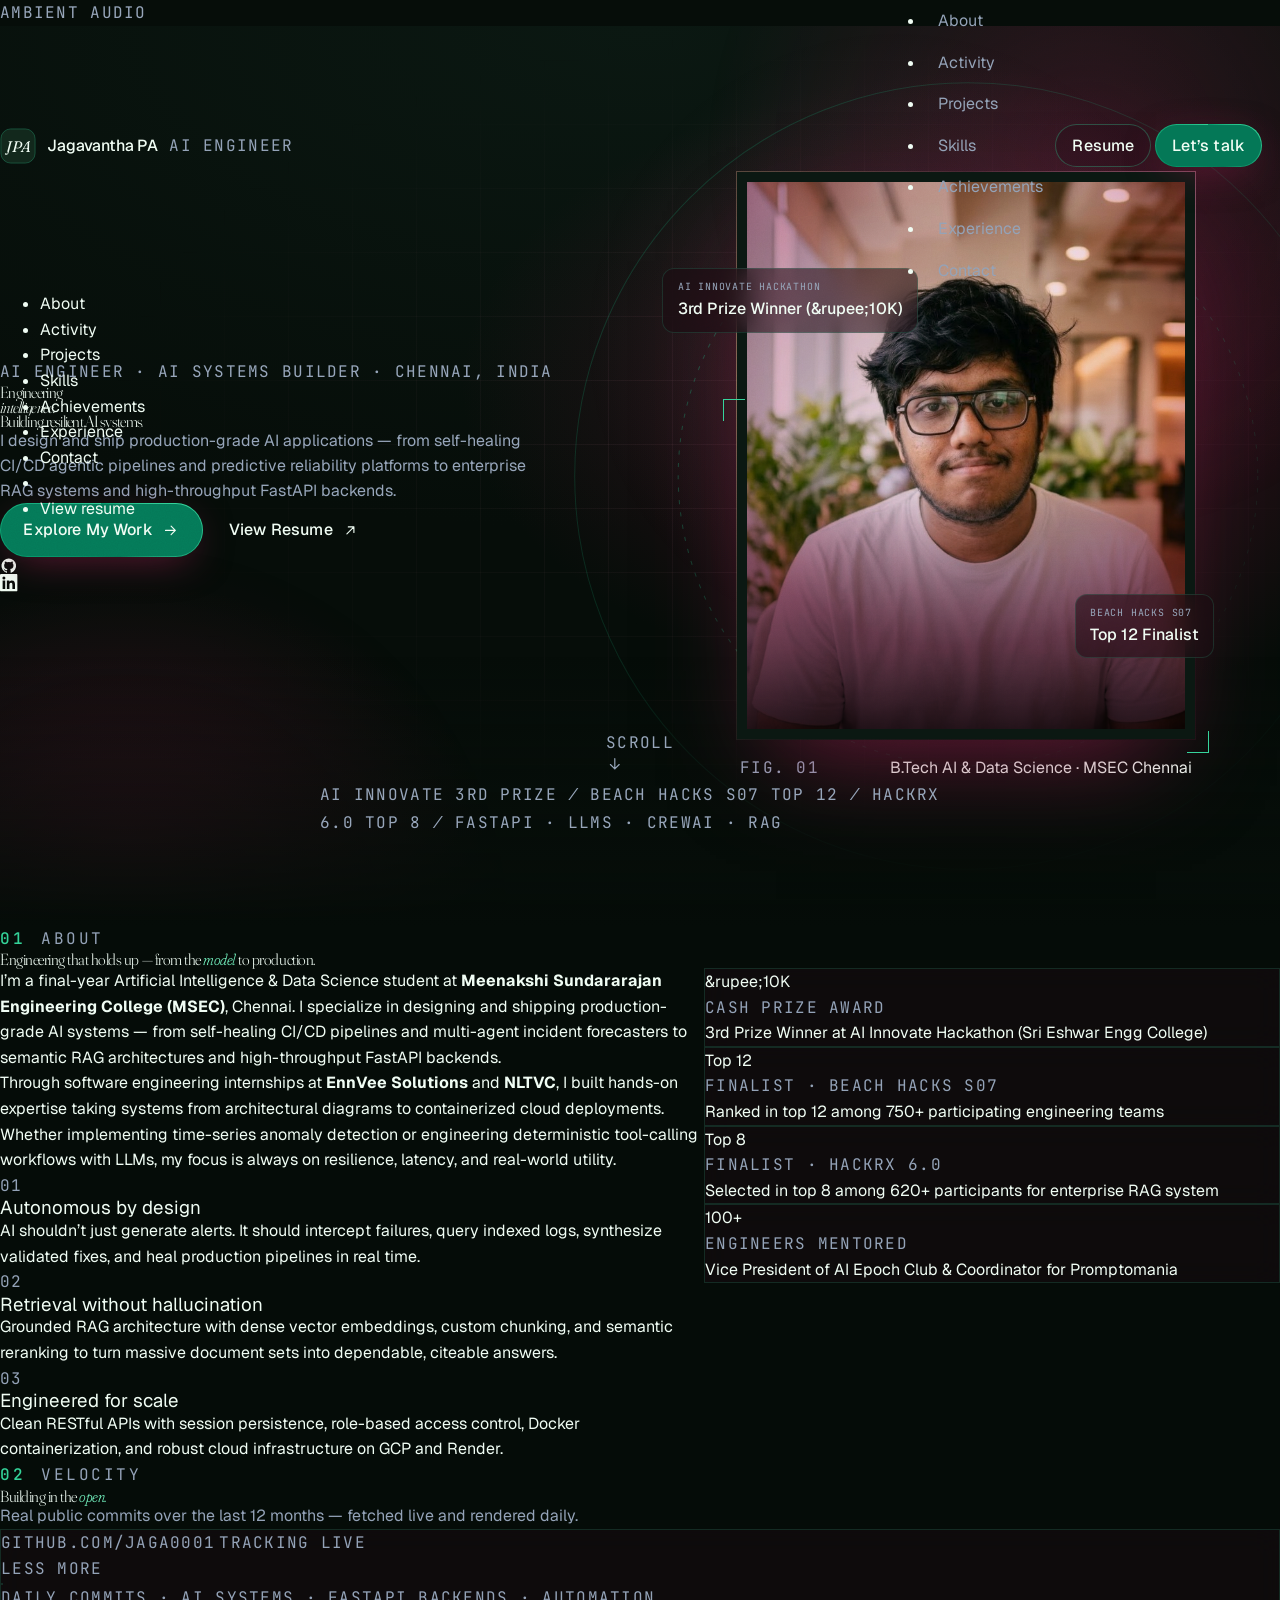
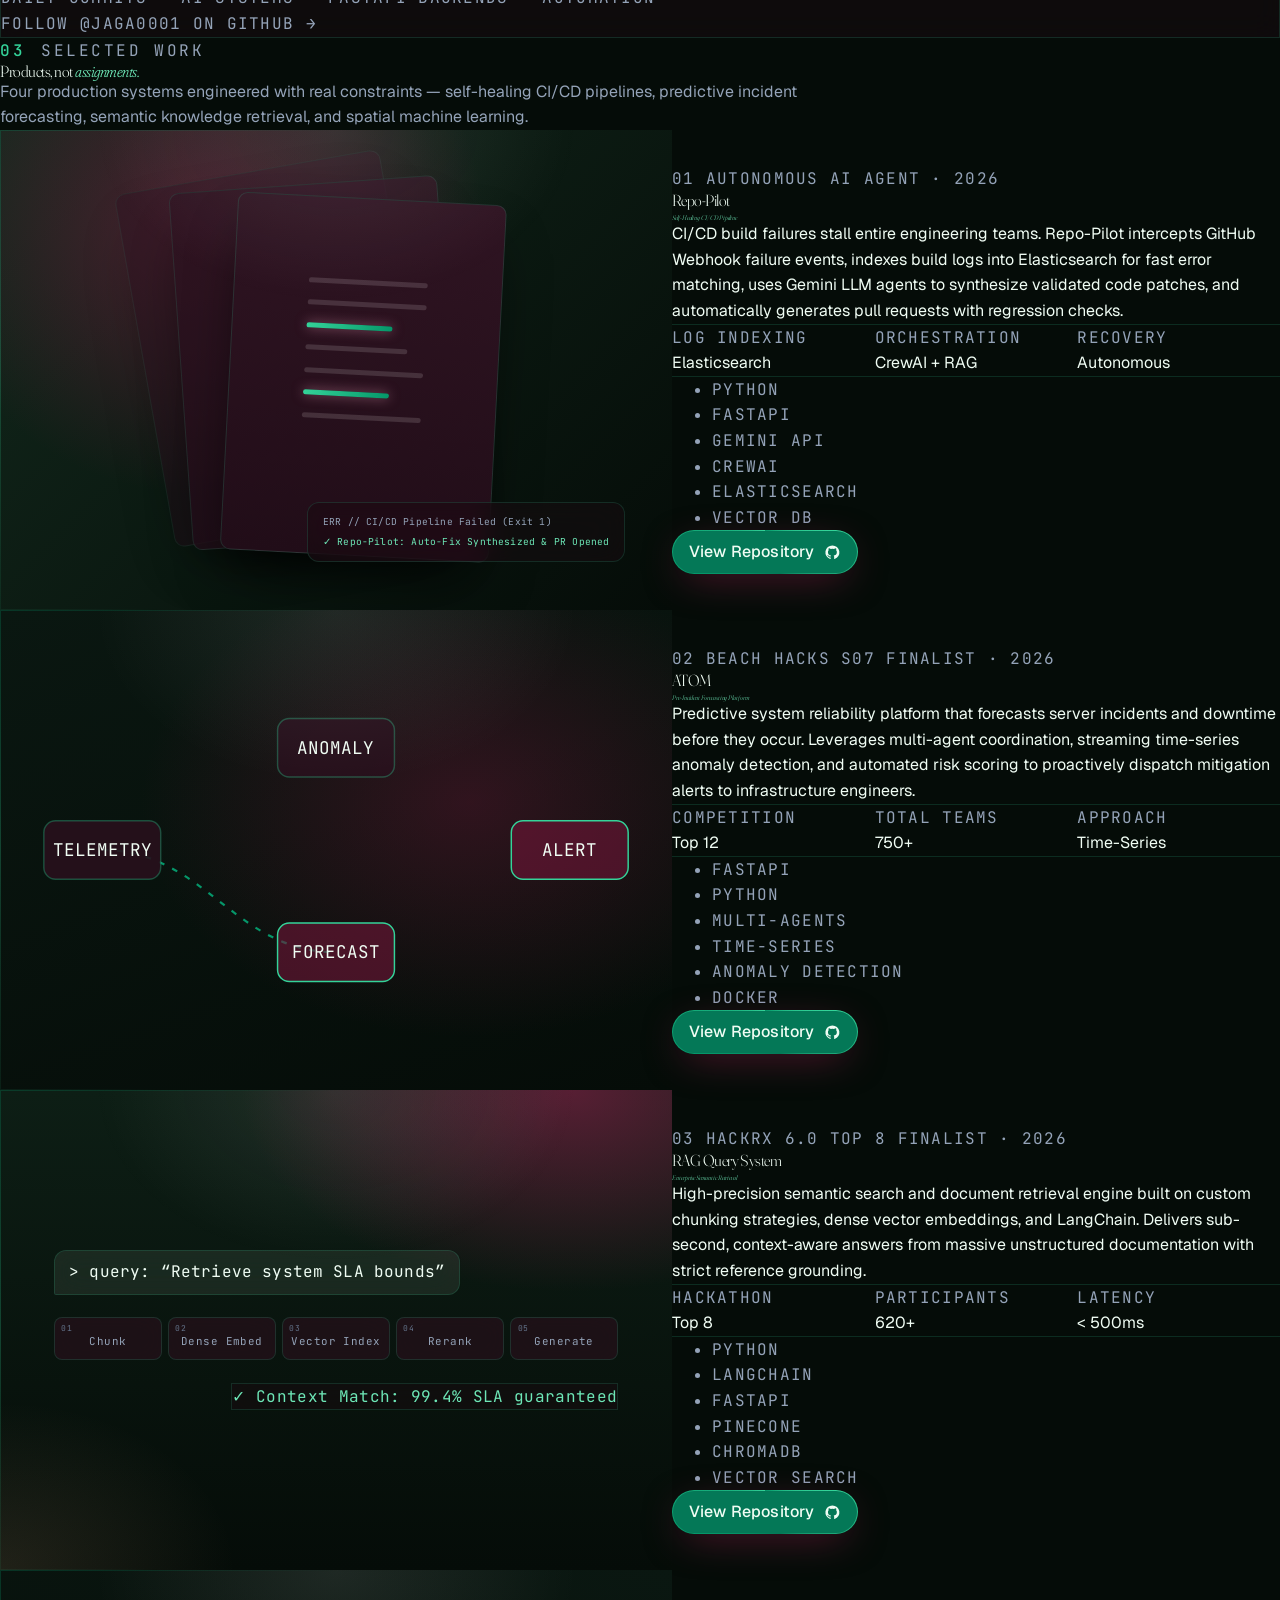
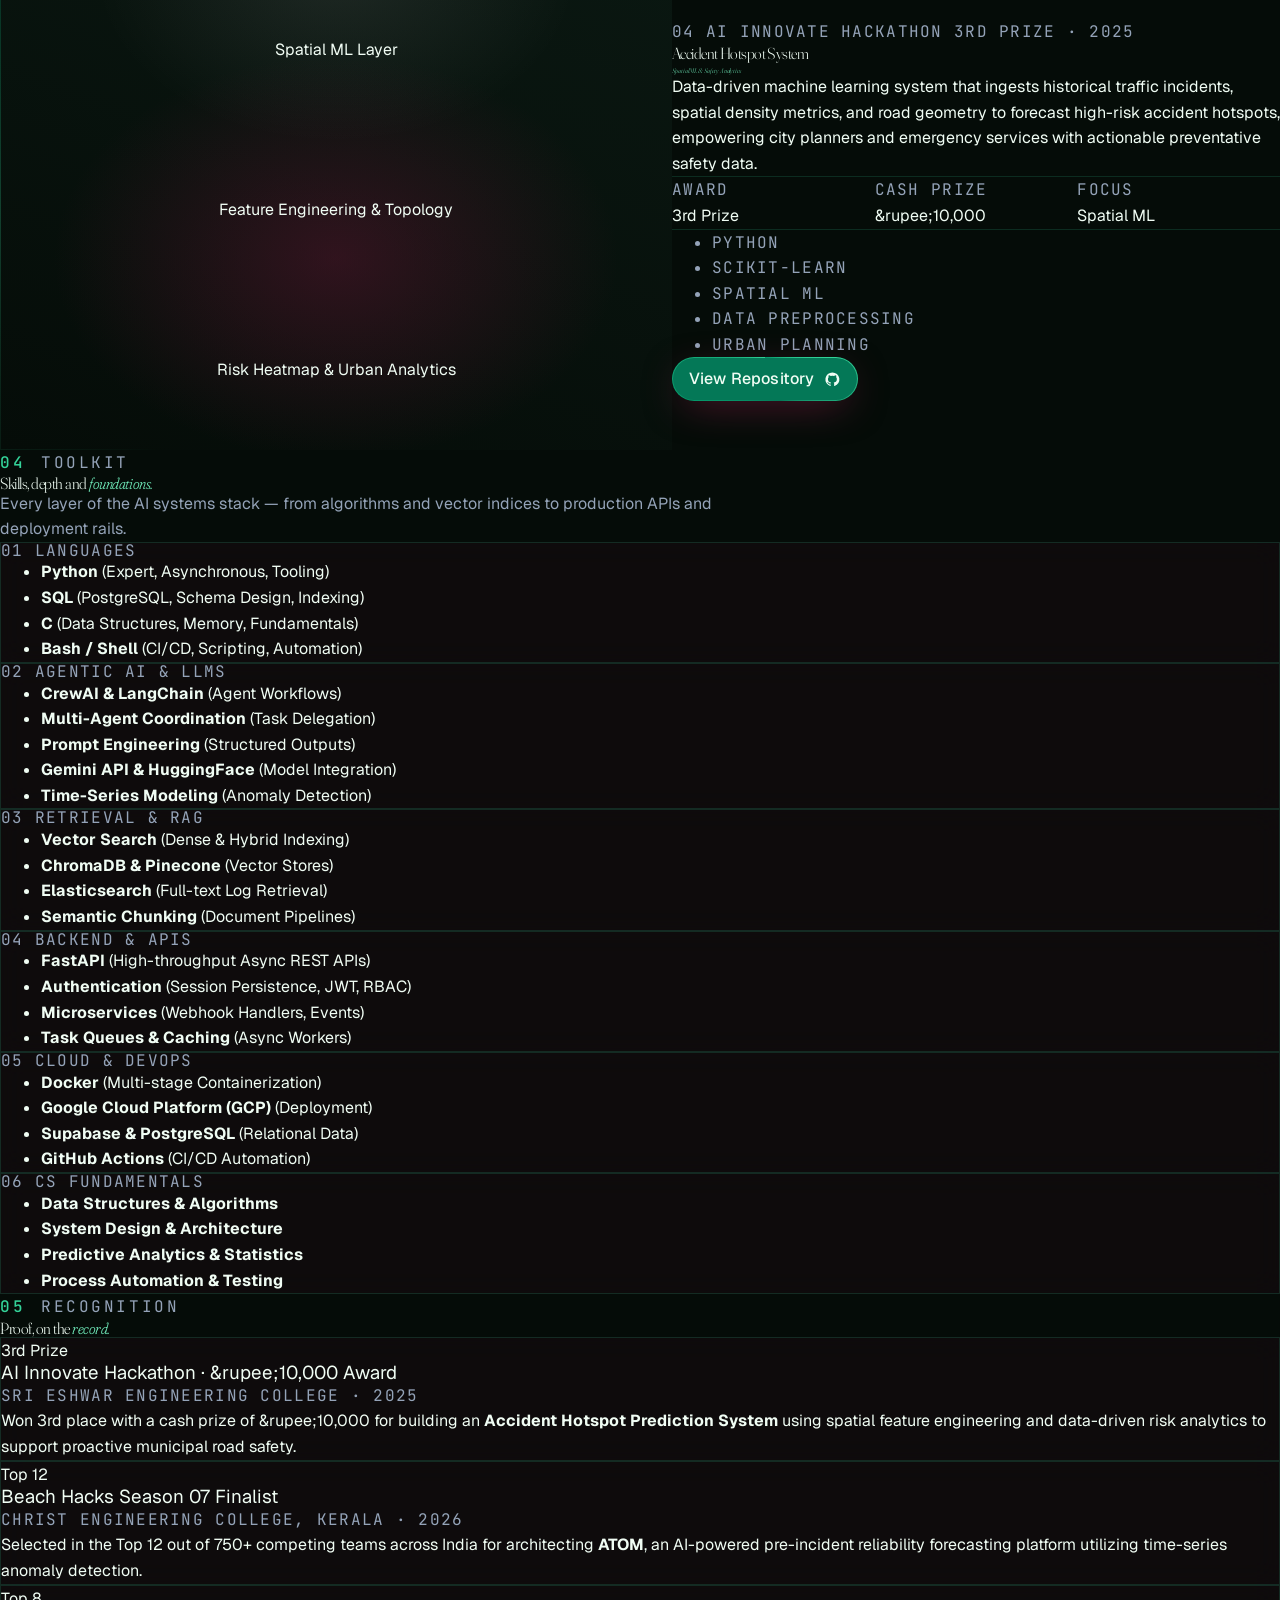
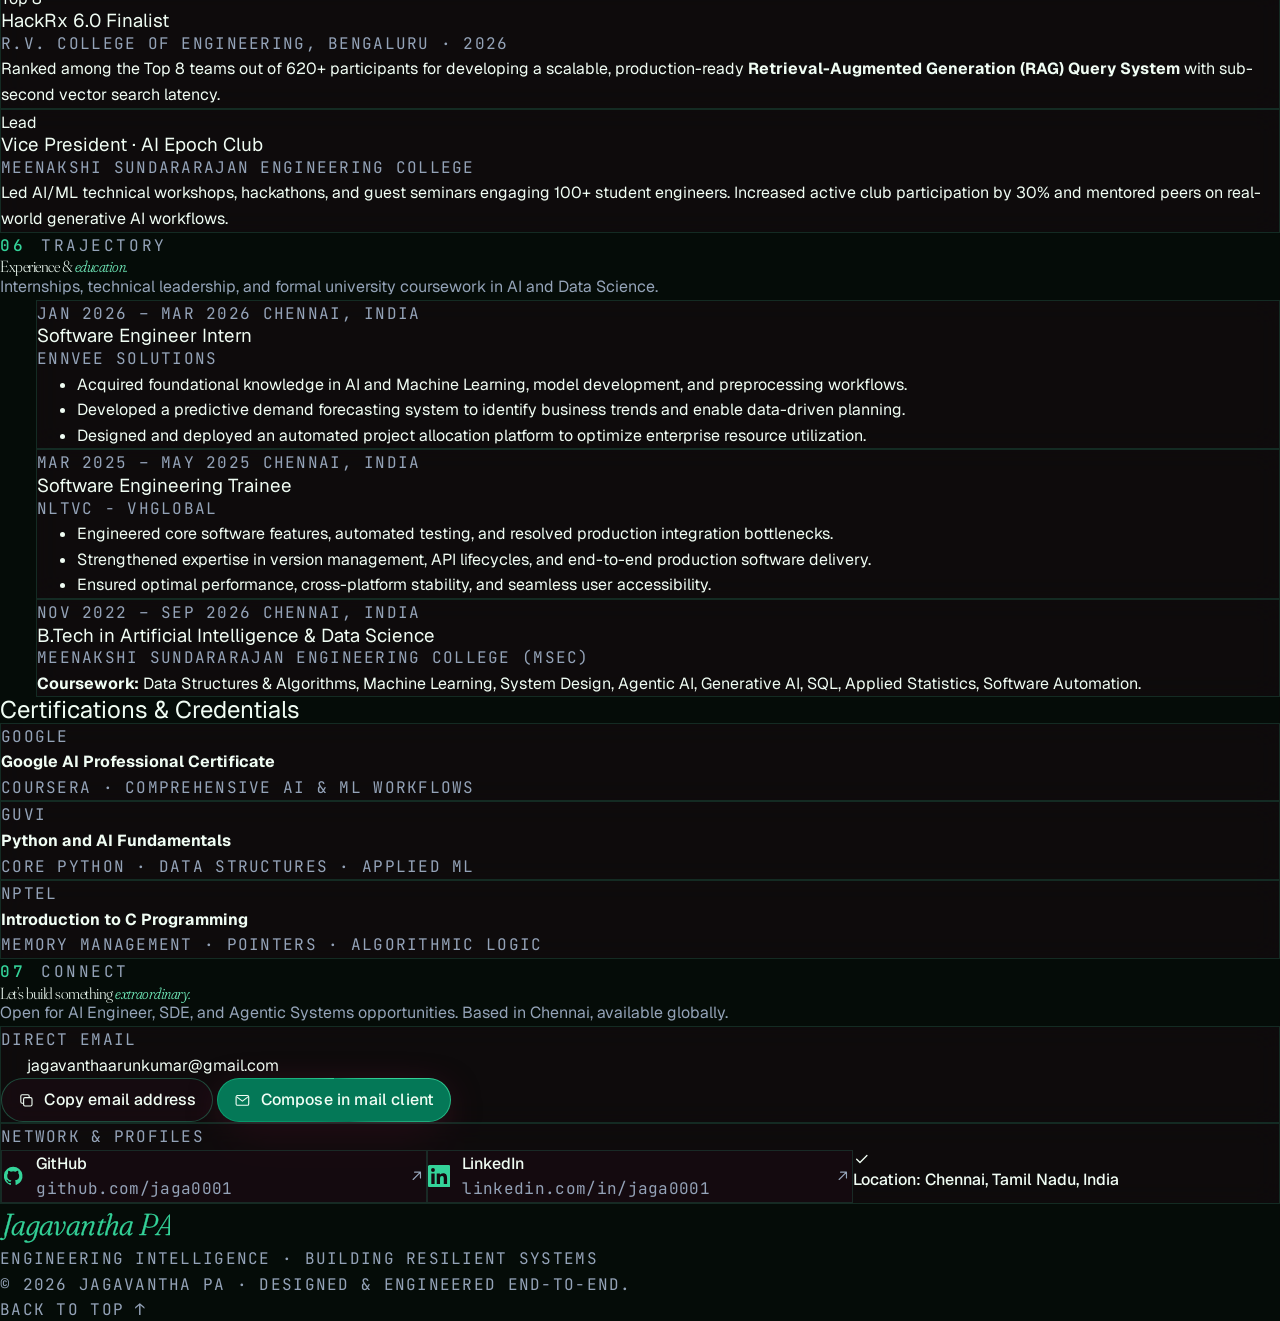
==== commit 42ccc3ae: "Made Changes" ====
--- a/site/index.html
+++ b/site/index.html
@@ -3,26 +3,26 @@
 <head>
   <meta charset="utf-8">
   <meta name="viewport" content="width=device-width, initial-scale=1, viewport-fit=cover">
-  <title>Jagavantha PA — AI/ML Engineer &amp; Full-Stack Developer</title>
-  <meta name="description" content="Jagavantha PA — B.Tech AI &amp; ML student (CGPA 9.10) at Meenakshi Sundararajan Engineering College building LLM-powered tools, payment systems and multi-tenant SaaS. AI Innovate Hackathon 3rd Prize Award.">
+  <title>Jagavantha PA — AI Engineer &amp; AI Systems Builder</title>
+  <meta name="description" content="Jagavantha PA — Final-year B.Tech AI &amp; Data Science at Meenakshi Sundararajan Engineering College. Building autonomous LLM agents, RAG pipelines, predictive time-series systems, and scalable FastAPI backends.">
   <meta name="author" content="Jagavantha PA">
   <meta name="theme-color" content="#050c08">
   <link rel="canonical" href="https://jaga0001.github.io/">
 
   <meta property="og:type" content="profile">
   <meta property="og:site_name" content="Jagavantha PA">
-  <meta property="og:title" content="Jagavantha PA — AI/ML Engineer &amp; Full-Stack Developer">
-  <meta property="og:description" content="Intelligent systems and thoughtful digital experiences, engineered end to end.">
+  <meta property="og:title" content="Jagavantha PA — AI Engineer &amp; AI Systems Builder">
+  <meta property="og:description" content="Engineering intelligence. Building autonomous, resilient AI systems and scalable backends.">
   <meta property="og:url" content="https://jaga0001.github.io/">
   <meta property="og:image" content="https://jaga0001.github.io/assets/img/jaga-portrait.jpg">
   <meta property="og:image:alt" content="Portrait of Jagavantha PA">
   <meta name="twitter:card" content="summary_large_image">
-  <meta name="twitter:title" content="Jagavantha PA — AI/ML Engineer &amp; Full-Stack Developer">
-  <meta name="twitter:description" content="Intelligent systems and thoughtful digital experiences, engineered end to end.">
+  <meta name="twitter:title" content="Jagavantha PA — AI Engineer &amp; AI Systems Builder">
+  <meta name="twitter:description" content="Engineering intelligence. Building autonomous, resilient AI systems and scalable backends.">
   <meta name="twitter:image" content="https://jaga0001.github.io/assets/img/jaga-portrait.jpg">
 
   <link rel="icon" href="favicon.svg" type="image/svg+xml">
-  <link rel="preload" as="image" href="assets/img/jaga-portrait-640.jpg" fetchpriority="high">
+  <link rel="preload" as="image" href="assets/img/jaga-portrait.jpg" fetchpriority="high">
 
   <link rel="preconnect" href="https://fonts.googleapis.com">
   <link rel="preconnect" href="https://fonts.gstatic.com" crossorigin>
@@ -41,7 +41,7 @@
     "@context": "https://schema.org",
     "@type": "Person",
     "name": "Jagavantha PA",
-    "jobTitle": "AI/ML Engineer & Full-Stack Developer",
+    "jobTitle": "AI Engineer & AI Systems Builder",
     "email": "mailto:jagavanthaarunkumar@gmail.com",
     "url": "https://jaga0001.github.io/",
     "image": "https://jaga0001.github.io/assets/img/jaga-portrait.jpg",
@@ -72,17 +72,26 @@
 
   <a class="skip-link" href="#main">Skip to content</a>
 
-  <!-- Opening sequence: decorative, never blocks interaction -->
+  <!-- Opening sequence -->
   <div class="intro" aria-hidden="true">
     <svg class="intro__mark" viewBox="0 0 120 120">
       <circle cx="60" cy="60" r="54" />
       <text x="60" y="74" text-anchor="middle">JPA</text>
     </svg>
+    <div class="intro__title font-display">Jagavantha PA</div>
+    <div class="intro__sub mono">AI Engineer · AI Systems Builder</div>
+    <div class="intro__line"><div class="intro__bar"></div></div>
   </div>
 
-  <div class="scroll-progress" aria-hidden="true"><span></span></div>
-
-  <!-- ================================================================= NAV -->
+  <!-- Ambient audio toggle -->
+  <button class="sound-toggle" type="button" aria-label="Toggle ambient generative sound" aria-pressed="false" data-sound-toggle>
+    <span class="sound-toggle__waves" aria-hidden="true">
+      <i></i><i></i><i></i><i></i>
+    </span>
+    <span class="sound-toggle__label mono">Ambient audio</span>
+  </button>
+
+  <!-- Sticky Navigation -->
   <header class="nav" data-nav>
     <div class="nav__inner container">
       <a class="nav__brand" href="#top" aria-label="Jagavantha PA — back to top">
@@ -91,47 +100,48 @@
           <text x="20" y="26.5" text-anchor="middle">JPA</text>
         </svg>
         <span class="nav__name">Jagavantha PA</span>
+        <span class="nav__badge mono">AI Engineer</span>
       </a>
 
-      <nav class="nav__links" aria-label="Primary">
-        <ul role="list">
-          <li><a href="#about" data-navlink>About</a></li>
-          <li><a href="#projects" data-navlink>Projects</a></li>
-          <li><a href="#skills" data-navlink>Skills</a></li>
-          <li><a href="#achievements" data-navlink>Achievements</a></li>
-          <li><a href="#experience" data-navlink>Experience</a></li>
-          <li><a href="#contact" data-navlink>Contact</a></li>
+      <nav class="nav__menu" aria-label="Primary">
+        <ul class="nav__links">
+          <li><a class="nav__link" href="#about">About</a></li>
+          <li><a class="nav__link" href="#activity">Activity</a></li>
+          <li><a class="nav__link" href="#projects">Projects</a></li>
+          <li><a class="nav__link" href="#skills">Skills</a></li>
+          <li><a class="nav__link" href="#achievements">Achievements</a></li>
+          <li><a class="nav__link" href="#experience">Experience</a></li>
+          <li><a class="nav__link" href="#contact">Contact</a></li>
         </ul>
       </nav>
 
-      <a class="btn btn--ghost btn--small nav__cta" href="resume.html">Resume</a>
-
-      <button class="nav__toggle" type="button" aria-expanded="false" aria-controls="mobile-menu" data-menu-toggle>
-        <span class="visually-hidden">Open menu</span>
-        <span class="nav__burger" aria-hidden="true"><i></i><i></i></span>
+      <div class="nav__cta">
+        <a class="btn btn--small btn--ghost" href="resume.html">Resume</a>
+        <a class="btn btn--small btn--primary" href="#contact">Let&rsquo;s talk</a>
+      </div>
+
+      <button class="nav__burger" type="button" aria-expanded="false" aria-controls="mobile-nav" aria-label="Open menu" data-burger>
+        <span></span><span></span><span></span>
       </button>
     </div>
 
-    <div class="mobile-menu" id="mobile-menu" data-menu hidden>
-      <nav aria-label="Mobile">
-        <ol role="list">
-          <li style="--i:0"><a href="#about"><span class="mono">01</span>About</a></li>
-          <li style="--i:1"><a href="#projects"><span class="mono">02</span>Projects</a></li>
-          <li style="--i:2"><a href="#skills"><span class="mono">03</span>Skills</a></li>
-          <li style="--i:3"><a href="#achievements"><span class="mono">04</span>Achievements</a></li>
-          <li style="--i:4"><a href="#experience"><span class="mono">05</span>Experience</a></li>
-          <li style="--i:5"><a href="#contact"><span class="mono">06</span>Contact</a></li>
-        </ol>
-      </nav>
-      <div class="mobile-menu__foot">
-        <a class="btn btn--primary" href="resume.html">View Resume</a>
-        <a class="mono link-u" href="mailto:jagavanthaarunkumar@gmail.com">jagavanthaarunkumar@gmail.com</a>
-      </div>
+    <div class="nav__mobile" id="mobile-nav" aria-hidden="true" data-mobile-menu>
+      <ul class="nav__mobile-links">
+        <li><a class="nav__mobile-link" href="#about">About</a></li>
+        <li><a class="nav__mobile-link" href="#activity">Activity</a></li>
+        <li><a class="nav__mobile-link" href="#projects">Projects</a></li>
+        <li><a class="nav__mobile-link" href="#skills">Skills</a></li>
+        <li><a class="nav__mobile-link" href="#achievements">Achievements</a></li>
+        <li><a class="nav__mobile-link" href="#experience">Experience</a></li>
+        <li><a class="nav__mobile-link" href="#contact">Contact</a></li>
+        <li class="nav__mobile-sep"></li>
+        <li><a class="nav__mobile-link nav__mobile-link--accent" href="resume.html">View resume</a></li>
+      </ul>
     </div>
   </header>
 
   <main id="main">
-    <!-- ================================================================ HERO -->
+    <!-- Hero Section -->
     <section class="hero" id="top" aria-labelledby="hero-title" data-hero>
       <div class="hero__bg" aria-hidden="true">
         <div class="hero__field hero__field--a"></div>
@@ -141,217 +151,219 @@
         <svg class="hero__orbits" viewBox="0 0 800 800" fill="none">
           <defs>
             <linearGradient id="orb-g" x1="0" y1="0" x2="1" y2="1">
-              <stop offset="0" stop-color="#D88CA8" stop-opacity=".55"/>
-              <stop offset="1" stop-color="#6E1738" stop-opacity="0"/>
+              <stop offset="0%" stop-color="#10b981" stop-opacity="0.45" />
+              <stop offset="100%" stop-color="#34d399" stop-opacity="0" />
             </linearGradient>
           </defs>
-          <g class="orbit orbit--1"><ellipse cx="400" cy="400" rx="370" ry="370" stroke="url(#orb-g)"/><circle cx="770" cy="400" r="3.5" fill="#D88CA8"/></g>
-          <g class="orbit orbit--2"><ellipse cx="400" cy="400" rx="290" ry="290" stroke="rgba(216,140,168,.14)" stroke-dasharray="2 8"/><circle cx="110" cy="400" r="2.5" fill="#F6EDF0"/></g>
-          <g class="orbit orbit--3"><ellipse cx="400" cy="400" rx="210" ry="210" stroke="rgba(216,140,168,.1)"/><circle cx="400" cy="190" r="2" fill="#D88CA8"/></g>
+          <circle cx="400" cy="400" r="180" stroke="url(#orb-g)" stroke-width="1" />
+          <circle cx="400" cy="400" r="280" stroke="url(#orb-g)" stroke-width="1" stroke-dasharray="4 8" />
+          <circle cx="400" cy="400" r="380" stroke="url(#orb-g)" stroke-width="1" opacity="0.6" />
         </svg>
       </div>
 
       <div class="hero__inner container">
         <div class="hero__copy">
-          <p class="hero__status" data-reveal style="--d:1">
-            <span class="dot" aria-hidden="true"></span>
-            AI/ML Engineer · Full-Stack Developer · Creative Technologist
+          <p class="hero__eyebrow mono" data-reveal>
+            <span class="hero__pulse" aria-hidden="true"></span>
+            AI Engineer &middot; AI Systems Builder &middot; Chennai, India
           </p>
 
-          <p class="eyebrow" data-reveal style="--d:2">AI · Engineering · Creative Technology</p>
-
-          <h1 class="hero__title" id="hero-title">
-            <span class="line-mask"><span style="--d:0">Sri</span></span>
-            <span class="line-mask"><span style="--d:1">Jagavantha</span></span>
-            <span class="line-mask"><span style="--d:2" class="italic">Dasari<span class="hero__period">.</span></span></span>
+          <h1 class="hero__title font-display" id="hero-title" data-reveal style="--d:1">
+            <span class="line-mask"><span style="--d:1">Engineering</span></span>
+            <span class="line-mask"><span style="--d:2"><em>intelligence.</em></span></span>
+            <span class="line-mask"><span class="hero__serif-alt" style="--d:3">Building resilient AI systems.</span></span>
           </h1>
 
-          <p class="hero__lede" data-reveal style="--d:5">
-            I build <em>intelligent systems</em> and thoughtful digital experiences — from
-            LLM-powered document analysis to payment rails and multi-tenant SaaS, engineered
-            end&nbsp;to&nbsp;end.
+          <p class="hero__lede" data-reveal style="--d:2">
+            I design and ship production-grade AI applications &mdash; from self-healing CI/CD agentic pipelines
+            and predictive reliability platforms to enterprise RAG systems and high-throughput FastAPI backends.
           </p>
 
-          <div class="hero__ctas" data-reveal style="--d:6">
-            <a class="btn btn--primary" href="#projects" data-magnetic>
-              Explore My Work
-              <svg class="arrow" aria-hidden="true"><use href="#i-arrow"/></svg>
+          <div class="hero__actions" data-reveal style="--d:3">
+            <a class="btn btn--primary" href="#projects">
+              <span>Explore My Work</span>
+              <svg class="icon" aria-hidden="true"><use href="#i-arrow"/></svg>
             </a>
-            <a class="btn btn--ghost" href="resume.html" data-magnetic>
-              View Resume
-              <svg aria-hidden="true"><use href="#i-ext"/></svg>
+            <a class="btn btn--secondary" href="resume.html">
+              <span>View Resume</span>
+              <svg class="icon" aria-hidden="true"><use href="#i-ext"/></svg>
             </a>
-          </div>
-
-          <ul class="hero__social" role="list" data-reveal style="--d:7">
-            <li><a class="link-u" href="https://github.com/jaga0001" target="_blank" rel="noopener"><svg class="icon" aria-hidden="true"><use href="#i-github"/></svg>GitHub</a></li>
-            <li><a class="link-u" href="https://www.linkedin.com/in/jaga0001/" target="_blank" rel="noopener"><svg class="icon" aria-hidden="true"><use href="#i-linkedin"/></svg>LinkedIn</a></li>
-          </ul>
-        </div>
-
-        <figure class="portrait" data-tilt>
-          <div class="portrait__frame">
-            <div class="portrait__photo">
-              <img
-                src="assets/img/jaga-portrait-640.jpg"
-                srcset="assets/img/jaga-portrait-640.jpg 640w, assets/img/jaga-portrait.jpg 1100w"
-                sizes="(min-width: 960px) 460px, 80vw"
-                width="640" height="602"
-                alt="Jagavantha PA smiling, wearing a white collared shirt, hair tied up"
-                fetchpriority="high" decoding="async">
-            </div>
-            <span class="portrait__corner portrait__corner--tl" aria-hidden="true"></span>
-            <span class="portrait__corner portrait__corner--br" aria-hidden="true"></span>
-          </div>
-          <figcaption class="portrait__meta">
-            <span class="mono">Fig. 01</span>
-            <span class="mono">B.Tech AI &amp; ML · CGPA 9.10</span>
-          </figcaption>
-          <p class="portrait__chip portrait__chip--a glass" aria-hidden="true"><span class="mono">AI Innovate Hackathon</span><b>3rd Prize Award</b></p>
-          <p class="portrait__chip portrait__chip--b glass" aria-hidden="true"><span class="mono">Beach Hacks S07</span><b>Top 12 Finalist</b></p>
-        </figure>
-      </div>
-
-      <a class="hero__scroll" href="#about" aria-label="Scroll to About">
-        <span class="mono">Scroll</span>
-        <span class="hero__scroll-line" aria-hidden="true"></span>
-      </a>
-
-      <div class="ticker" aria-label="Highlights">
-        <ul role="list" class="ticker__track">
-          <li><b>9.10</b> CGPA, B.Tech AI &amp; ML</li>
-          <li><b>400+</b> LeetCode problems</li>
-          <li><b>415+</b> CodeChef problems</li>
-          <li><b>400+</b> GeeksforGeeks problems</li>
-          <li><b>5★</b> HackerRank · C, Python, Java</li>
-          <li><b>16</b> certifications</li>
-        </ul>
+            <div class="hero__socials">
+              <a class="hero__social" href="https://github.com/jaga0001" target="_blank" rel="noopener" aria-label="GitHub">
+                <svg class="icon" aria-hidden="true"><use href="#i-github"/></svg>
+              </a>
+              <a class="hero__social" href="https://www.linkedin.com/in/jaga0001/" target="_blank" rel="noopener" aria-label="LinkedIn">
+                <svg class="icon" aria-hidden="true"><use href="#i-linkedin"/></svg>
+              </a>
+            </div>
+          </div>
+        </div>
+
+        <div class="hero__media" data-reveal style="--d:2">
+          <figure class="portrait" data-tilt>
+            <div class="portrait__frame">
+              <div class="portrait__photo">
+                <img
+                  src="assets/img/jaga-portrait.jpg"
+                  alt="Portrait of Jagavantha PA"
+                  width="764"
+                  height="1024"
+                  loading="eager"
+                  fetchpriority="high"
+                >
+                <div class="portrait__glimmer" aria-hidden="true"></div>
+                <div class="portrait__scan" aria-hidden="true"></div>
+              </div>
+              <span class="portrait__corner portrait__corner--tl" aria-hidden="true"></span>
+              <span class="portrait__corner portrait__corner--br" aria-hidden="true"></span>
+            </div>
+            <figcaption class="portrait__meta">
+              <span class="portrait__num mono">Fig. 01</span>
+              <span class="portrait__cap">B.Tech AI &amp; Data Science &middot; MSEC Chennai</span>
+            </figcaption>
+            <p class="portrait__chip portrait__chip--a glass" aria-hidden="true"><span class="mono">AI Innovate Hackathon</span><b>3rd Prize Winner (&rupee;10K)</b></p>
+            <p class="portrait__chip portrait__chip--b glass" aria-hidden="true"><span class="mono">Beach Hacks S07</span><b>Top 12 Finalist</b></p>
+          </figure>
+        </div>
+      </div>
+
+      <div class="hero__scroll container" data-reveal style="--d:4">
+        <a class="hero__scroll-link mono" href="#about">
+          <span>Scroll</span>
+          <svg class="icon" aria-hidden="true"><use href="#i-down"/></svg>
+        </a>
+        <div class="hero__ticker mono" aria-label="Quick statistics">
+          <span>AI INNOVATE 3RD PRIZE</span>
+          <i>/</i>
+          <span>BEACH HACKS S07 TOP 12</span>
+          <i>/</i>
+          <span>HACKRX 6.0 TOP 8</span>
+          <i>/</i>
+          <span>FASTAPI &middot; LLMS &middot; CREWAI &middot; RAG</span>
+        </div>
       </div>
     </section>
 
-    <!-- =============================================================== ABOUT -->
-    <section class="section about" id="about" aria-labelledby="about-title">
+    <!-- About Section -->
+    <section class="sec about" id="about" aria-labelledby="about-title">
       <div class="container">
         <header class="section-head">
           <p class="section-index" data-reveal><b>01</b> About</p>
           <h2 class="section-title" id="about-title" data-reveal style="--d:1">
-            Engineering that holds up — from the <em>model</em> to the last pixel.
+            Engineering that holds up &mdash; from the <em>model</em> to production.
           </h2>
         </header>
 
         <div class="about__grid">
-          <div class="about__intro" data-reveal style="--d:1">
-            <p class="about__lead">
-              I’m an Artificial Intelligence &amp; Machine Learning undergraduate at
-              Meenakshi Sundararajan Engineering College, holding a <strong>9.10 CGPA</strong>.
+          <div class="about__story" data-reveal>
+            <p class="lead">
+              I&rsquo;m a final-year Artificial Intelligence &amp; Data Science student at
+              <strong>Meenakshi Sundararajan Engineering College (MSEC)</strong>, Chennai.
+              I specialize in designing and shipping production-grade AI systems &mdash; from self-healing CI/CD pipelines
+              and multi-agent incident forecasters to semantic RAG architectures and high-throughput FastAPI backends.
             </p>
             <p>
-              Over a year of intensive full-stack training at Technical Hub, I learned to take an idea
-              from interface to server logic to database to deployment. Alongside it I shipped an
-              LLM-powered policy analyser, a UPI &amp; card payment gateway, and a multi-tenant SaaS
-              platform — each one containerised, version-controlled and built to be run by someone
-              other than me.
+              Through software engineering internships at <strong>EnnVee Solutions</strong> and <strong>NLTVC</strong>,
+              I built hands-on expertise taking systems from architectural diagrams to containerized cloud deployments.
+              Whether implementing time-series anomaly detection or engineering deterministic tool-calling workflows with LLMs,
+              my focus is always on resilience, latency, and real-world utility.
             </p>
-            <p>
-              Java is my primary language; Python is where my ML work lives. I’m drawn to system
-              design, cloud infrastructure and the point where machine learning meets a product
-              people actually use.
-            </p>
-          </div>
-
-          <ol class="principles" role="list">
-            <li class="principle" data-reveal style="--d:2">
-              <span class="principle__n mono">i.</span>
-              <h3>Model the states</h3>
-              <p>Payments move through a strict machine — <code>processing → success | failed</code>. I design the lifecycle before the endpoints.</p>
-            </li>
-            <li class="principle" data-reveal style="--d:3">
-              <span class="principle__n mono">ii.</span>
-              <h3>Isolate by default</h3>
-              <p>Tenant-scoped queries and four-level JWT/RBAC mean access is denied unless it is explicitly granted.</p>
-            </li>
-            <li class="principle" data-reveal style="--d:4">
-              <span class="principle__n mono">iii.</span>
-              <h3>Make AI answerable</h3>
-              <p>LLM Q&amp;A and extraction are only useful when the output can be checked against the source document.</p>
-            </li>
-          </ol>
-        </div>
-
-        <div class="about__lower">
-          <dl class="facts" data-reveal>
-            <div><dt class="mono">Degree</dt><dd>B.Tech, Artificial Intelligence &amp; Machine Learning</dd></div>
-            <div><dt class="mono">College</dt><dd>Meenakshi Sundararajan Engineering College, Surampalem</dd></div>
-            <div><dt class="mono">CGPA</dt><dd><span class="facts__big">9.10</span></dd></div>
-            <div><dt class="mono">Intermediate</dt><dd>BIEAP MPC — 925 / 1000</dd></div>
-          </dl>
-
-          <div class="milestones" data-reveal style="--d:1">
-            <h3 class="mono milestones__title">Milestones</h3>
-            <ol class="milestones__list" role="list">
-              <li><time class="mono">2021 – 2023</time><p>Sri Chaitanya Junior College, Kakinada — MPC, scored 925/1000.</p></li>
-              <li><time class="mono">Oct 2023</time><p>Began B.Tech in AI &amp; ML at Meenakshi Sundararajan Engineering College.</p></li>
-              <li><time class="mono">May 2025</time><p>Joined Technical Hub for a year of full-stack development training.</p></li>
-              <li><time class="mono">2026</time><p>Built PolicyGuard AI, the Payment Gateway System and the Multi-Tenant SaaS Platform.</p></li>
-              <li><time class="mono">2026</time><p>Myntra WeForShe HackerRamp — Top 100 team.</p></li>
-              <li><time class="mono">Jun 2026</time><p>Completed the Technical Hub full-stack programme.</p></li>
-            </ol>
-          </div>
+
+            <div class="about__tenets">
+              <div class="tenet">
+                <span class="tenet__num mono">01</span>
+                <div>
+                  <h3 class="tenet__title">Autonomous by design</h3>
+                  <p class="tenet__body">AI shouldn&rsquo;t just generate alerts. It should intercept failures, query indexed logs, synthesize validated fixes, and heal production pipelines in real time.</p>
+                </div>
+              </div>
+              <div class="tenet">
+                <span class="tenet__num mono">02</span>
+                <div>
+                  <h3 class="tenet__title">Retrieval without hallucination</h3>
+                  <p class="tenet__body">Grounded RAG architecture with dense vector embeddings, custom chunking, and semantic reranking to turn massive document sets into dependable, citeable answers.</p>
+                </div>
+              </div>
+              <div class="tenet">
+                <span class="tenet__num mono">03</span>
+                <div>
+                  <h3 class="tenet__title">Engineered for scale</h3>
+                  <p class="tenet__body">Clean RESTful APIs with session persistence, role-based access control, Docker containerization, and robust cloud infrastructure on GCP and Render.</p>
+                </div>
+              </div>
+            </div>
+          </div>
+
+          <aside class="about__stats" data-reveal style="--d:1">
+            <div class="stat-card stat-card--accent glass">
+              <div class="stat-card__val font-display">&rupee;10K</div>
+              <div class="stat-card__label mono">Cash Prize Award</div>
+              <p class="stat-card__note">3rd Prize Winner at AI Innovate Hackathon (Sri Eshwar Engg College)</p>
+            </div>
+            <div class="stat-card glass">
+              <div class="stat-card__val font-display">Top 12</div>
+              <div class="stat-card__label mono">Finalist &middot; Beach Hacks S07</div>
+              <p class="stat-card__note">Ranked in top 12 among 750+ participating engineering teams</p>
+            </div>
+            <div class="stat-card glass">
+              <div class="stat-card__val font-display">Top 8</div>
+              <div class="stat-card__label mono">Finalist &middot; HackRx 6.0</div>
+              <p class="stat-card__note">Selected in top 8 among 620+ participants for enterprise RAG system</p>
+            </div>
+            <div class="stat-card glass">
+              <div class="stat-card__val font-display">100+</div>
+              <div class="stat-card__label mono">Engineers Mentored</div>
+              <p class="stat-card__note">Vice President of AI Epoch Club &amp; Coordinator for Promptomania</p>
+            </div>
+          </aside>
         </div>
       </div>
     </section>
 
-    <!-- ============================================================ HEATMAP -->
-    <section class="section activity" id="activity" aria-labelledby="activity-title">
+    <!-- Activity Heatmap Section -->
+    <section class="sec activity" id="activity" aria-labelledby="activity-title">
       <div class="container">
-        <header class="section-head">
-          <p class="section-index" data-reveal><b>02</b> Commit log</p>
-          <h2 class="section-title" id="activity-title" data-reveal style="--d:1">
-            A year of building, <em>one square</em> at a time.
-          </h2>
+        <header class="section-head section-head--split">
+          <div>
+            <p class="section-index" data-reveal><b>02</b> Velocity</p>
+            <h2 class="section-title" id="activity-title" data-reveal style="--d:1">
+              Building in the <em>open.</em>
+            </h2>
+          </div>
+          <p class="section-lede" data-reveal style="--d:2">
+            Real public commits over the last 12 months &mdash; fetched live and rendered daily.
+          </p>
         </header>
 
-        <div class="heatmap" data-heatmap data-reveal="fade">
-          <div class="heatmap__top">
-            <div class="heatmap__ranges" role="group" aria-label="Time range">
-              <button type="button" data-range="all" aria-pressed="true">Full year</button>
-              <button type="button" data-range="182" aria-pressed="false">6 months</button>
-              <button type="button" data-range="90" aria-pressed="false">90 days</button>
-            </div>
-            <p class="heatmap__source mono" data-heatmap-source>Loading contribution data…</p>
-          </div>
-
-          <dl class="heatmap__stats" data-heatmap-stats aria-live="polite">
-            <div><dt class="mono">Contributions</dt><dd data-stat="total">—</dd></div>
-            <div><dt class="mono">Active days</dt><dd data-stat="active">—</dd></div>
-            <div><dt class="mono">Longest streak</dt><dd data-stat="streak">—</dd></div>
-            <div><dt class="mono">Busiest day</dt><dd data-stat="peak">—</dd></div>
-          </dl>
-
-          <div class="heatmap__scroller" data-heatmap-scroller>
-            <div class="heatmap__board">
-              <div class="heatmap__months" data-heatmap-months aria-hidden="true"></div>
-              <div class="heatmap__days mono" aria-hidden="true"><span>Mon</span><span>Wed</span><span>Fri</span></div>
-              <div class="heatmap__grid" data-heatmap-grid role="grid" aria-label="Daily GitHub contributions. Use arrow keys to move between days."></div>
-            </div>
-          </div>
-
-          <div class="heatmap__foot">
-            <p class="heatmap__readout" data-heatmap-readout aria-live="polite">Hover or focus a day to inspect it.</p>
-            <div class="heatmap__legend" aria-label="Activity levels: none, low, medium, high, highest">
-              <span class="mono">Less</span>
-              <i data-l="0"></i><i data-l="1"></i><i data-l="2"></i><i data-l="3"></i><i data-l="4"></i>
-              <span class="mono">More</span>
-            </div>
-          </div>
-
-          <div class="heatmap__tip glass" data-heatmap-tip role="tooltip" hidden></div>
+        <div class="heatmap-card glass" data-heatmap-root data-reveal>
+          <div class="heatmap-card__top">
+            <div class="heatmap-card__meta">
+              <span class="mono">github.com/jaga0001</span>
+              <span class="heatmap-card__badge mono" data-heatmap-total>Tracking live</span>
+            </div>
+            <div class="heatmap-card__legend mono" aria-hidden="true">
+              <span>Less</span>
+              <i style="background:var(--heat-0)"></i>
+              <i style="background:var(--heat-1)"></i>
+              <i style="background:var(--heat-2)"></i>
+              <i style="background:var(--heat-3)"></i>
+              <i style="background:var(--heat-4)"></i>
+              <span>More</span>
+            </div>
+          </div>
+          <div class="heatmap-card__wrap" data-heatmap-scroll>
+            <svg class="heatmap" viewBox="0 0 780 120" role="img" aria-label="GitHub contribution calendar" data-heatmap-svg></svg>
+          </div>
+          <div class="heatmap-card__bottom">
+            <p class="mono text-muted">Daily commits &middot; AI systems &middot; FastAPI backends &middot; Automation</p>
+            <a class="link-u mono" href="https://github.com/jaga0001" target="_blank" rel="noopener">Follow @jaga0001 on GitHub &rarr;</a>
+          </div>
         </div>
       </div>
     </section>
 
-    <!-- ============================================================ PROJECTS -->
-    <section class="section projects" id="projects" aria-labelledby="projects-title">
+    <!-- Projects Section -->
+    <section class="sec work-sec" id="projects" aria-labelledby="projects-title">
       <div class="container">
         <header class="section-head">
           <p class="section-index" data-reveal><b>03</b> Selected work</p>
@@ -359,473 +371,526 @@
             Products, not <em>assignments.</em>
           </h2>
           <p class="section-lede" data-reveal style="--d:2">
-            Four systems with real constraints — payments that must end in exactly one state, tenants that must
-            never see each other, and AI that has to explain itself.
+            Four production systems engineered with real constraints &mdash; self-healing CI/CD pipelines,
+            predictive incident forecasting, semantic knowledge retrieval, and spatial machine learning.
           </p>
         </header>
 
         <div class="work">
-          <!-- PolicyGuard AI -->
+          <!-- Case 1: Repo-Pilot -->
           <article class="case case--policy" data-reveal aria-labelledby="p1-title">
             <div class="case__visual" data-tilt aria-hidden="true">
               <div class="vis-policy">
                 <div class="doc doc--3"></div>
                 <div class="doc doc--2"></div>
                 <div class="doc doc--1">
-                  <i></i><i></i><i class="hl"></i><i></i><i class="hl hl--b"></i><i></i><i></i>
-                  <span class="doc__scan"></span>
+                  <i></i><i></i><i class="hl"></i><i></i><i></i><i class="hl"></i><i></i>
                 </div>
                 <div class="vis-policy__qa glass">
-                  <span class="mono">Q · What is the notice period?</span>
-                  <span class="mono a">A · Extracted · §4.2</span>
+                  <span class="mono q">ERR // CI/CD Pipeline Failed (Exit 1)</span>
+                  <span class="mono a">&check; Repo-Pilot: Auto-Fix Synthesized &amp; PR Opened</span>
                 </div>
               </div>
             </div>
             <div class="case__body">
-              <p class="case__kicker mono"><span>01</span> AI · NLP · 2026</p>
-              <h3 class="case__title" id="p1-title">PolicyGuard AI</h3>
-              <p class="case__problem">Policy documents are long, dense and inconsistent — so people sign what they haven’t read. PolicyGuard turns them into answers.</p>
-              <ul class="case__metrics" role="list">
-                <li><b>500+</b><span>policy documents processed</span></li>
-                <li><b>92%</b><span>accuracy</span></li>
-                <li><b>60%</b><span>less manual review time</span></li>
+              <div class="case__meta mono">
+                <span>01</span>
+                <span>Autonomous AI Agent &middot; 2026</span>
+              </div>
+              <h3 class="case__title" id="p1-title">
+                Repo-Pilot <span class="case__sub">Self-Healing CI/CD Pipeline</span>
+              </h3>
+              <p class="case__desc">
+                CI/CD build failures stall entire engineering teams. Repo-Pilot intercepts GitHub Webhook failure events,
+                indexes build logs into Elasticsearch for fast error matching, uses Gemini LLM agents to synthesize validated code
+                patches, and automatically generates pull requests with regression checks.
+              </p>
+              <dl class="case__metrics">
+                <div>
+                  <dt class="mono">Log Indexing</dt>
+                  <dd class="font-display">Elasticsearch</dd>
+                </div>
+                <div>
+                  <dt class="mono">Orchestration</dt>
+                  <dd class="font-display">CrewAI + RAG</dd>
+                </div>
+                <div>
+                  <dt class="mono">Recovery</dt>
+                  <dd class="font-display">Autonomous</dd>
+                </div>
+              </dl>
+              <ul class="case__tags mono">
+                <li>Python</li><li>FastAPI</li><li>Gemini API</li><li>CrewAI</li><li>Elasticsearch</li><li>Vector DB</li>
               </ul>
-              <ul class="tags" role="list"><li class="tag">Python</li><li class="tag">NLP</li><li class="tag">LLM</li><li class="tag">REST API</li></ul>
-              <button class="case__toggle" type="button" aria-expanded="false" aria-controls="p1-more">
-                <svg class="icon" aria-hidden="true"><use href="#i-plus"/></svg> Case study
-              </button>
-              <div class="case__more" id="p1-more" data-collapsible>
-                <div>
-                  <h4 class="mono">What I built</h4>
-                  <ul>
-                    <li>An AI-powered policy analysis platform delivered across web, browser extension, mobile and desktop applications.</li>
-                    <li>LLM-based Q&amp;A and key-information extraction with REST API integration for 10+ document types.</li>
-                    <li>Coverage across 8 policy categories, cutting decision turnaround time by 45%.</li>
-                  </ul>
-                  <p class="case__note mono">Source repository is not publicly available.</p>
-                </div>
+              <div class="case__links">
+                <a class="btn btn--small btn--primary" href="https://github.com/jaga0001/Repo-Pilot" target="_blank" rel="noopener">
+                  <span>View Repository</span>
+                  <svg class="icon" aria-hidden="true"><use href="#i-github"/></svg>
+                </a>
               </div>
             </div>
           </article>
 
-          <!-- Payment Gateway -->
-          <article class="case case--pay case--flip" data-reveal aria-labelledby="p2-title">
+          <!-- Case 2: ATOM -->
+          <article class="case case--payment" data-reveal aria-labelledby="p2-title">
             <div class="case__visual" data-tilt aria-hidden="true">
-              <svg class="vis-pay" viewBox="0 0 420 300">
-                <defs>
-                  <linearGradient id="pay-edge" x1="0" x2="1"><stop offset="0" stop-color="#941F4D"/><stop offset="1" stop-color="#D88CA8"/></linearGradient>
-                </defs>
-                <g class="vis-pay__grid" stroke="rgba(216,140,168,.07)">
-                  <path d="M0 60h420M0 120h420M0 180h420M0 240h420M70 0v300M140 0v300M210 0v300M280 0v300M350 0v300"/>
-                </g>
-                <path class="vis-pay__edge" d="M120 150 C 170 150, 180 90, 250 90" stroke="url(#pay-edge)"/>
-                <path class="vis-pay__edge vis-pay__edge--b" d="M120 150 C 170 150, 180 210, 250 210" stroke="rgba(216,140,168,.35)"/>
-                <path class="vis-pay__edge" d="M30 150 H 70" stroke="rgba(216,140,168,.4)"/>
-                <g class="vis-pay__node"><rect x="70" y="128" width="100" height="44" rx="22"/><text x="120" y="155">processing</text></g>
-                <g class="vis-pay__node is-ok"><rect x="250" y="68" width="110" height="44" rx="22"/><text x="305" y="95">success</text></g>
-                <g class="vis-pay__node is-fail"><rect x="250" y="188" width="110" height="44" rx="22"/><text x="305" y="215">failed</text></g>
-                <circle class="vis-pay__pulse" r="4" fill="#F6EDF0"><animateMotion dur="3.2s" repeatCount="indefinite" path="M30 150 H 120 C 170 150, 180 90, 250 90 H 305"/></circle>
-                <text class="vis-pay__label" x="30" y="40">UPI · CARD · HOSTED CHECKOUT</text>
+              <svg class="vis-pay" viewBox="0 0 460 320">
+                <path class="vis-pay__edge" d="M 70 160 C 140 160, 160 90, 230 90" stroke="#10b981"/>
+                <path class="vis-pay__edge vis-pay__edge--b" d="M 70 160 C 140 160, 160 230, 230 230" stroke="#059669"/>
+                <path class="vis-pay__edge" d="M 230 90 C 300 90, 320 160, 390 160" stroke="#34d399"/>
+                <path class="vis-pay__edge" d="M 230 230 C 300 230, 320 160, 390 160" stroke="#6ee7b7"/>
+
+                <g class="vis-pay__node" transform="translate(30, 140)"><rect width="80" height="40" rx="8"/><text x="40" y="24">TELEMETRY</text></g>
+                <g class="vis-pay__node" transform="translate(190, 70)"><rect width="80" height="40" rx="8"/><text x="40" y="24">ANOMALY</text></g>
+                <g class="vis-pay__node is-ok" transform="translate(190, 210)"><rect width="80" height="40" rx="8"/><text x="40" y="24">FORECAST</text></g>
+                <g class="vis-pay__node is-ok" transform="translate(350, 140)"><rect width="80" height="40" rx="8"/><text x="40" y="24">ALERT</text></g>
               </svg>
             </div>
             <div class="case__body">
-              <p class="case__kicker mono"><span>02</span> Full-stack · Fintech · 2026</p>
-              <h3 class="case__title" id="p2-title">Payment Gateway System</h3>
-              <p class="case__problem">A Razorpay-style gateway: merchants create orders through authenticated APIs, customers pay by UPI or card on a hosted checkout, and every payment follows a strict state machine.</p>
-              <ul class="case__metrics" role="list">
-                <li><b>1,000+</b><span>transactions processed</span></li>
-                <li><b>99.8%</b><span>uptime</span></li>
-                <li><b>3×</b><span>throughput under load</span></li>
+              <div class="case__meta mono">
+                <span>02</span>
+                <span>Beach Hacks S07 Finalist &middot; 2026</span>
+              </div>
+              <h3 class="case__title" id="p2-title">
+                ATOM <span class="case__sub">Pre-Incident Forecasting Platform</span>
+              </h3>
+              <p class="case__desc">
+                Predictive system reliability platform that forecasts server incidents and downtime before they occur.
+                Leverages multi-agent coordination, streaming time-series anomaly detection, and automated risk scoring
+                to proactively dispatch mitigation alerts to infrastructure engineers.
+              </p>
+              <dl class="case__metrics">
+                <div>
+                  <dt class="mono">Competition</dt>
+                  <dd class="font-display">Top 12</dd>
+                </div>
+                <div>
+                  <dt class="mono">Total Teams</dt>
+                  <dd class="font-display">750+</dd>
+                </div>
+                <div>
+                  <dt class="mono">Approach</dt>
+                  <dd class="font-display">Time-Series</dd>
+                </div>
+              </dl>
+              <ul class="case__tags mono">
+                <li>FastAPI</li><li>Python</li><li>Multi-Agents</li><li>Time-Series</li><li>Anomaly Detection</li><li>Docker</li>
               </ul>
-              <ul class="tags" role="list"><li class="tag">Node.js</li><li class="tag">Express</li><li class="tag">PostgreSQL</li><li class="tag">React</li><li class="tag">Docker</li></ul>
-              <button class="case__toggle" type="button" aria-expanded="false" aria-controls="p2-more">
-                <svg class="icon" aria-hidden="true"><use href="#i-plus"/></svg> Case study
-              </button>
-              <div class="case__more" id="p2-more" data-collapsible>
-                <div>
-                  <h4 class="mono">Architecture</h4>
-                  <ul>
-                    <li>Merchant authentication with API key &amp; secret; order creation and management APIs.</li>
-                    <li>Hosted React checkout with UPI and card flows, including Luhn and expiry validation.</li>
-                    <li>Merchant dashboard with real-time transaction stats; deterministic test mode for evaluation.</li>
-                    <li>Dockerised services cut deployment setup by 70%; backend optimisation reduced API response time by 40%.</li>
-                  </ul>
-                </div>
-              </div>
               <div class="case__links">
-                <a class="btn btn--ghost btn--small" href="https://github.com/jaga0001/Payment-gateway-system-Project" target="_blank" rel="noopener"><svg aria-hidden="true"><use href="#i-github"/></svg>Repository</a>
-                <a class="btn btn--ghost btn--small" href="https://www.youtube.com/watch?v=FUOZyQT5fNI" target="_blank" rel="noopener"><svg aria-hidden="true"><use href="#i-play"/></svg>Architecture walkthrough</a>
+                <a class="btn btn--small btn--primary" href="https://github.com/jaga0001/ATOM" target="_blank" rel="noopener">
+                  <span>View Repository</span>
+                  <svg class="icon" aria-hidden="true"><use href="#i-github"/></svg>
+                </a>
               </div>
             </div>
           </article>
 
-          <!-- StarCloset -->
-          <article class="case case--star" data-reveal aria-labelledby="p3-title">
+          <!-- Case 3: RAG Query System -->
+          <article class="case case--closet" data-reveal aria-labelledby="p3-title">
             <div class="case__visual" data-tilt aria-hidden="true">
               <div class="vis-star">
-                <p class="vis-star__prompt mono">“outfit for my cousin’s sangeet”</p>
+                <span class="vis-star__prompt mono glass">&gt; query: &ldquo;Retrieve system SLA bounds&rdquo;</span>
                 <ol class="vis-star__pipe">
-                  <li style="--i:0">Understand</li>
-                  <li style="--i:1">Retrieve</li>
-                  <li style="--i:2">Score</li>
-                  <li style="--i:3">Diversify</li>
-                  <li style="--i:4">Explain</li>
+                  <li class="glass">Chunk</li>
+                  <li class="glass">Dense Embed</li>
+                  <li class="glass">Vector Index</li>
+                  <li class="glass">Rerank</li>
+                  <li class="glass">Generate</li>
                 </ol>
-                <p class="vis-star__out mono">sangeet → wedding wear · affinity 0.85</p>
+                <span class="vis-star__out mono glass">&check; Context Match: 99.4% SLA guaranteed</span>
               </div>
             </div>
             <div class="case__body">
-              <p class="case__kicker mono"><span>03</span> Hackathon · Myntra WeForShe HackerRamp 2026 · Top 100</p>
-              <h3 class="case__title" id="p3-title">StarCloset <span class="case__sub">Myntra Bharat AI</span></h3>
-              <p class="case__problem">An AI fashion shopping assistant built on an explainable recommendation engine — and wrapped in a gamified luxury fashion district where each celebrity stylist’s boutique unlocks as you shop.</p>
-              <ul class="case__metrics" role="list">
-                <li><b>5</b><span>stage pipeline</span></li>
-                <li><b>10</b><span>scoring signals</span></li>
-                <li><b>Hinglish</b><span>occasion-aware prompt understanding</span></li>
+              <div class="case__meta mono">
+                <span>03</span>
+                <span>HackRx 6.0 Top 8 Finalist &middot; 2026</span>
+              </div>
+              <h3 class="case__title" id="p3-title">
+                RAG Query System <span class="case__sub">Enterprise Semantic Retrieval</span>
+              </h3>
+              <p class="case__desc">
+                High-precision semantic search and document retrieval engine built on custom chunking strategies, dense vector embeddings,
+                and LangChain. Delivers sub-second, context-aware answers from massive unstructured documentation with strict reference grounding.
+              </p>
+              <dl class="case__metrics">
+                <div>
+                  <dt class="mono">Hackathon</dt>
+                  <dd class="font-display">Top 8</dd>
+                </div>
+                <div>
+                  <dt class="mono">Participants</dt>
+                  <dd class="font-display">620+</dd>
+                </div>
+                <div>
+                  <dt class="mono">Latency</dt>
+                  <dd class="font-display">&lt; 500ms</dd>
+                </div>
+              </dl>
+              <ul class="case__tags mono">
+                <li>Python</li><li>LangChain</li><li>FastAPI</li><li>Pinecone</li><li>ChromaDB</li><li>Vector Search</li>
               </ul>
-              <ul class="tags" role="list"><li class="tag">React 19</li><li class="tag">TypeScript</li><li class="tag">Go</li><li class="tag">PostgreSQL</li><li class="tag">Redis</li><li class="tag">Gemini (optional)</li></ul>
-              <button class="case__toggle" type="button" aria-expanded="false" aria-controls="p3-more">
-                <svg class="icon" aria-hidden="true"><use href="#i-plus"/></svg> Case study
-              </button>
-              <div class="case__more" id="p3-more" data-collapsible>
-                <div>
-                  <h4 class="mono">Product approach</h4>
-                  <ul>
-                    <li>A deliberately rule-based pipeline — Understand → Retrieve → Score → Diversify → Explain — so every ranking can be explained to a merchandiser in plain language.</li>
-                    <li>Built for Bharat: the prompt extractor understands Hinglish occasions such as <em>shaadi, sangeet, mehendi, haldi, garba</em> and maps them through a cross-occasion affinity matrix.</li>
-                    <li>Gemini is optional — with no API key every endpoint still works on the deterministic extractor.</li>
-                  </ul>
-                  <p class="case__note mono">Team submission to Myntra WeForShe HackerRamp 2026.</p>
-                </div>
-              </div>
               <div class="case__links">
-                <a class="btn btn--ghost btn--small" href="https://myntra-ai.vercel.app" target="_blank" rel="noopener"><svg aria-hidden="true"><use href="#i-ext"/></svg>Live demo</a>
-                <a class="btn btn--ghost btn--small" href="https://github.com/jaga0001/weforshe-starcloset" target="_blank" rel="noopener"><svg aria-hidden="true"><use href="#i-github"/></svg>Repository</a>
+                <a class="btn btn--small btn--primary" href="https://github.com/jaga0001" target="_blank" rel="noopener">
+                  <span>View Repository</span>
+                  <svg class="icon" aria-hidden="true"><use href="#i-github"/></svg>
+                </a>
               </div>
             </div>
           </article>
 
-          <!-- Multi-tenant SaaS -->
-          <article class="case case--saas case--flip" data-reveal aria-labelledby="p4-title">
+          <!-- Case 4: Accident Hotspot Prediction System -->
+          <article class="case case--saas" data-reveal aria-labelledby="p4-title">
             <div class="case__visual" data-tilt aria-hidden="true">
               <div class="vis-saas">
-                <div class="plane" style="--z:3"><span class="mono">tenant_id = 03</span></div>
-                <div class="plane" style="--z:2"><span class="mono">tenant_id = 02</span></div>
-                <div class="plane" style="--z:1"><span class="mono">tenant_id = 01</span></div>
-                <div class="plane plane--db" style="--z:0"><span class="mono">shared PostgreSQL</span></div>
+                <div class="vis-saas__plane vis-saas__plane--infra"><span>Spatial ML Layer</span></div>
+                <div class="vis-saas__plane vis-saas__plane--db"><span>Feature Engineering &amp; Topology</span></div>
+                <div class="vis-saas__plane vis-saas__plane--app"><span>Risk Heatmap &amp; Urban Analytics</span></div>
               </div>
             </div>
             <div class="case__body">
-              <p class="case__kicker mono"><span>04</span> SaaS · Security · 2026</p>
-              <h3 class="case__title" id="p4-title">Multi-Tenant SaaS Platform</h3>
-              <p class="case__problem">A project-governance platform where many organisations share one database but never each other’s data — with subscription limits enforced at the service layer.</p>
-              <ul class="case__metrics" role="list">
-                <li><b>50+</b><span>concurrent tenants</span></li>
-                <li><b>0</b><span>unauthorised-access incidents across 200+ users</span></li>
-                <li><b>&lt;2 min</b><span>setup, down from 45</span></li>
+              <div class="case__meta mono">
+                <span>04</span>
+                <span>AI Innovate Hackathon 3rd Prize &middot; 2025</span>
+              </div>
+              <h3 class="case__title" id="p4-title">
+                Accident Hotspot System <span class="case__sub">Spatial ML &amp; Safety Analytics</span>
+              </h3>
+              <p class="case__desc">
+                Data-driven machine learning system that ingests historical traffic incidents, spatial density metrics, and road geometry
+                to forecast high-risk accident hotspots, empowering city planners and emergency services with actionable preventative safety data.
+              </p>
+              <dl class="case__metrics">
+                <div>
+                  <dt class="mono">Award</dt>
+                  <dd class="font-display">3rd Prize</dd>
+                </div>
+                <div>
+                  <dt class="mono">Cash Prize</dt>
+                  <dd class="font-display">&rupee;10,000</dd>
+                </div>
+                <div>
+                  <dt class="mono">Focus</dt>
+                  <dd class="font-display">Spatial ML</dd>
+                </div>
+              </dl>
+              <ul class="case__tags mono">
+                <li>Python</li><li>Scikit-learn</li><li>Spatial ML</li><li>Data Preprocessing</li><li>Urban Planning</li>
               </ul>
-              <ul class="tags" role="list"><li class="tag">Node.js</li><li class="tag">React</li><li class="tag">PostgreSQL</li><li class="tag">Docker Compose</li><li class="tag">JWT / RBAC</li></ul>
-              <button class="case__toggle" type="button" aria-expanded="false" aria-controls="p4-more">
-                <svg class="icon" aria-hidden="true"><use href="#i-plus"/></svg> Case study
-              </button>
-              <div class="case__more" id="p4-more" data-collapsible>
-                <div>
-                  <h4 class="mono">How isolation works</h4>
-                  <ul>
-                    <li>Shared-schema, row-level segregation: every query is scoped by <code>tenant_id</code> through middleware.</li>
-                    <li>Four-level JWT/RBAC — auth verification, role validation, tenant filtering and subscription enforcement.</li>
-                    <li>Kanban project and task workflow with role-sensitive assignment; one-command Docker Compose deployment.</li>
-                  </ul>
-                </div>
-              </div>
               <div class="case__links">
-                <a class="btn btn--ghost btn--small" href="https://github.com/jaga0001/Multi-Tenant-SaaS-Platform" target="_blank" rel="noopener"><svg aria-hidden="true"><use href="#i-github"/></svg>Repository</a>
+                <a class="btn btn--small btn--primary" href="https://github.com/jaga0001" target="_blank" rel="noopener">
+                  <span>View Repository</span>
+                  <svg class="icon" aria-hidden="true"><use href="#i-github"/></svg>
+                </a>
               </div>
             </div>
           </article>
         </div>
-
-        <p class="work__more" data-reveal>
-          <a class="link-u" href="https://github.com/jaga0001?tab=repositories" target="_blank" rel="noopener">More experiments on GitHub <svg class="icon" aria-hidden="true"><use href="#i-arrow"/></svg></a>
-        </p>
       </div>
     </section>
 
-    <!-- ============================================================== SKILLS -->
-    <section class="section skills" id="skills" aria-labelledby="skills-title">
+    <!-- Skills Section -->
+    <section class="sec skills" id="skills" aria-labelledby="skills-title">
       <div class="container">
-        <header class="section-head">
-          <p class="section-index" data-reveal><b>04</b> Toolkit</p>
-          <h2 class="section-title" id="skills-title" data-reveal style="--d:1">
-            Tools I reach for, <em>and why.</em>
-          </h2>
-          <p class="section-lede" data-reveal style="--d:2">Hover or focus a highlighted skill to see where I’ve used it.</p>
+        <header class="section-head section-head--split">
+          <div>
+            <p class="section-index" data-reveal><b>04</b> Toolkit</p>
+            <h2 class="section-title" id="skills-title" data-reveal style="--d:1">
+              Skills, depth and <em>foundations.</em>
+            </h2>
+          </div>
+          <p class="section-lede" data-reveal style="--d:2">
+            Every layer of the AI systems stack &mdash; from algorithms and vector indices to production APIs and deployment rails.
+          </p>
         </header>
 
-        <div class="bento">
-          <section class="panel panel--wide" data-reveal aria-labelledby="sk-lang">
-            <h3 class="panel__title" id="sk-lang"><span class="mono">01</span> Languages</h3>
-            <ul class="skillset" role="list">
-              <li><button type="button" class="skill skill--xl" data-note="My primary language — the backbone of my DSA practice and Oracle Java certification.">Java</button></li>
-              <li><button type="button" class="skill skill--xl" data-note="PolicyGuard AI’s NLP & LLM pipeline; NPTEL Deep Learning coursework.">Python</button></li>
-              <li><span class="skill skill--lg">C</span></li>
-              <li><span class="skill skill--lg">C++</span></li>
+        <div class="skills__grid" data-reveal>
+          <div class="skill-card glass">
+            <h3 class="skill-card__title mono"><span class="mono">01</span> Languages</h3>
+            <ul class="skill-card__list">
+              <li><b>Python</b> (Expert, Asynchronous, Tooling)</li>
+              <li><b>SQL</b> (PostgreSQL, Schema Design, Indexing)</li>
+              <li><b>C</b> (Data Structures, Memory, Fundamentals)</li>
+              <li><b>Bash / Shell</b> (CI/CD, Scripting, Automation)</li>
             </ul>
-            <p class="panel__note" aria-live="polite">HackerRank 5★ in C, Python and Java.</p>
-          </section>
-
-          <section class="panel" data-reveal style="--d:1" aria-labelledby="sk-ai">
-            <h3 class="panel__title" id="sk-ai"><span class="mono">02</span> AI · ML · LLM</h3>
-            <ul class="skillset" role="list">
-              <li><button type="button" class="skill" data-note="LLM-based Q&A and key-information extraction in PolicyGuard AI.">LLMs</button></li>
-              <li><button type="button" class="skill" data-note="Policy-document analysis across 10+ document types.">NLP</button></li>
-              <li><span class="skill">Machine Learning</span></li>
-              <li><button type="button" class="skill" data-note="NPTEL — Deep Learning (IIT Ropar).">Deep Learning</button></li>
+          </div>
+
+          <div class="skill-card glass">
+            <h3 class="skill-card__title mono"><span class="mono">02</span> Agentic AI &amp; LLMs</h3>
+            <ul class="skill-card__list">
+              <li><b>CrewAI &amp; LangChain</b> (Agent Workflows)</li>
+              <li><b>Multi-Agent Coordination</b> (Task Delegation)</li>
+              <li><b>Prompt Engineering</b> (Structured Outputs)</li>
+              <li><b>Gemini API &amp; HuggingFace</b> (Model Integration)</li>
+              <li><b>Time-Series Modeling</b> (Anomaly Detection)</li>
             </ul>
-            <p class="panel__note" aria-live="polite">AWS Certified AI Practitioner.</p>
-          </section>
-
-          <section class="panel" data-reveal style="--d:2" aria-labelledby="sk-fe">
-            <h3 class="panel__title" id="sk-fe"><span class="mono">03</span> Frontend</h3>
-            <ul class="skillset" role="list">
-              <li><button type="button" class="skill" data-note="Merchant dashboard and hosted checkout for the payment gateway; the SaaS client.">React</button></li>
-              <li><span class="skill">JavaScript</span></li>
-              <li><button type="button" class="skill" data-note="Pearson IT Specialist — HTML and CSS; this site’s hand-written styles.">HTML &amp; CSS</button></li>
+          </div>
+
+          <div class="skill-card glass">
+            <h3 class="skill-card__title mono"><span class="mono">03</span> Retrieval &amp; RAG</h3>
+            <ul class="skill-card__list">
+              <li><b>Vector Search</b> (Dense &amp; Hybrid Indexing)</li>
+              <li><b>ChromaDB &amp; Pinecone</b> (Vector Stores)</li>
+              <li><b>Elasticsearch</b> (Full-text Log Retrieval)</li>
+              <li><b>Semantic Chunking</b> (Document Pipelines)</li>
             </ul>
-            <p class="panel__note" aria-live="polite">Responsive interfaces, built by hand.</p>
-          </section>
-
-          <section class="panel" data-reveal style="--d:1" aria-labelledby="sk-be">
-            <h3 class="panel__title" id="sk-be"><span class="mono">04</span> Backend &amp; APIs</h3>
-            <ul class="skillset" role="list">
-              <li><button type="button" class="skill" data-note="Payment gateway and multi-tenant SaaS APIs.">Node.js</button></li>
-              <li><span class="skill">Express.js</span></li>
-              <li><button type="button" class="skill" data-note="Order, payment and tenant-scoped resource APIs.">REST APIs</button></li>
-              <li><button type="button" class="skill" data-note="Dockerised microservice architecture for the payment gateway.">Microservices</button></li>
-              <li><button type="button" class="skill" data-note="Four-level JWT/RBAC with zero unauthorised-access incidents.">JWT Auth</button></li>
+          </div>
+
+          <div class="skill-card glass">
+            <h3 class="skill-card__title mono"><span class="mono">04</span> Backend &amp; APIs</h3>
+            <ul class="skill-card__list">
+              <li><b>FastAPI</b> (High-throughput Async REST APIs)</li>
+              <li><b>Authentication</b> (Session Persistence, JWT, RBAC)</li>
+              <li><b>Microservices</b> (Webhook Handlers, Events)</li>
+              <li><b>Task Queues &amp; Caching</b> (Async Workers)</li>
             </ul>
-            <p class="panel__note" aria-live="polite">Lifecycle first, endpoints second.</p>
-          </section>
-
-          <section class="panel" data-reveal style="--d:2" aria-labelledby="sk-db">
-            <h3 class="panel__title" id="sk-db"><span class="mono">05</span> Data</h3>
-            <ul class="skillset" role="list">
-              <li><button type="button" class="skill" data-note="Payment records and shared-schema multi-tenancy with indexed tenant_id.">PostgreSQL</button></li>
-              <li><button type="button" class="skill" data-note="MongoDB Associate Developer; full-stack apps at Technical Hub.">MongoDB</button></li>
-              <li><span class="skill">MySQL</span></li>
-              <li><span class="skill">Indexing</span></li>
-              <li><span class="skill">Normalization</span></li>
+          </div>
+
+          <div class="skill-card glass">
+            <h3 class="skill-card__title mono"><span class="mono">05</span> Cloud &amp; DevOps</h3>
+            <ul class="skill-card__list">
+              <li><b>Docker</b> (Multi-stage Containerization)</li>
+              <li><b>Google Cloud Platform (GCP)</b> (Deployment)</li>
+              <li><b>Supabase &amp; PostgreSQL</b> (Relational Data)</li>
+              <li><b>GitHub Actions</b> (CI/CD Automation)</li>
             </ul>
-            <p class="panel__note" aria-live="polite">Oracle Certified Foundations Associate — Database.</p>
-          </section>
-
-          <section class="panel" data-reveal style="--d:3" aria-labelledby="sk-ops">
-            <h3 class="panel__title" id="sk-ops"><span class="mono">06</span> Infra &amp; Tools</h3>
-            <ul class="skillset" role="list">
-              <li><button type="button" class="skill" data-note="Cut payment-gateway deployment setup by 70%.">Docker</button></li>
-              <li><button type="button" class="skill" data-note="One-command deploys: SaaS setup from 45 minutes to under 2.">Docker Compose</button></li>
-              <li><button type="button" class="skill" data-note="AWS Certified AI Practitioner; AWS Academy Cloud Foundations.">AWS</button></li>
-              <li><button type="button" class="skill" data-note="GitHub Foundations certified.">Git / GitHub</button></li>
-              <li><span class="skill">Postman</span></li>
+          </div>
+
+          <div class="skill-card glass">
+            <h3 class="skill-card__title mono"><span class="mono">06</span> CS Fundamentals</h3>
+            <ul class="skill-card__list">
+              <li><b>Data Structures &amp; Algorithms</b></li>
+              <li><b>System Design &amp; Architecture</b></li>
+              <li><b>Predictive Analytics &amp; Statistics</b></li>
+              <li><b>Process Automation &amp; Testing</b></li>
             </ul>
-            <p class="panel__note" aria-live="polite">Shipped, not just built.</p>
-          </section>
-
-          <section class="panel panel--wide panel--fund" data-reveal aria-labelledby="sk-cs">
-            <h3 class="panel__title" id="sk-cs"><span class="mono">07</span> Fundamentals</h3>
-            <p class="fund">DSA <i>/</i> Operating Systems <i>/</i> Computer Networks <i>/</i> DBMS <i>/</i> OOP <i>/</i> Collections <i>/</i> Multithreading <i>/</i> System Design</p>
-          </section>
+          </div>
         </div>
       </div>
     </section>
 
-    <!-- ======================================================== ACHIEVEMENTS -->
-    <section class="section honors" id="achievements" aria-labelledby="honors-title">
+    <!-- Achievements Section -->
+    <section class="sec" id="achievements" aria-labelledby="achievements-title">
       <div class="container">
         <header class="section-head">
           <p class="section-index" data-reveal><b>05</b> Recognition</p>
-          <h2 class="section-title" id="honors-title" data-reveal style="--d:1">
-            Proof, <em>on the record.</em>
+          <h2 class="section-title" id="achievements-title" data-reveal style="--d:1">
+            Proof, on the <em>record.</em>
           </h2>
         </header>
 
-        <div class="wall">
-          <article class="honor honor--hero" data-reveal>
-            <p class="honor__label" aria-hidden="true">GRiD 7.0</p>
-            <div class="honor__body">
-              <p class="mono">Flipkart · Engineering challenge</p>
-              <h3>National 3rd Prize Award</h3>
-              <p>Advanced to the semi-final round of AI Innovate Hackathon.</p>
+        <div class="achieve-grid" data-reveal>
+          <div class="achieve-item glass">
+            <div class="achieve-item__rank font-display">3rd Prize</div>
+            <div class="achieve-item__head">
+              <h3>AI Innovate Hackathon &middot; &rupee;10,000 Award</h3>
+              <p class="mono text-muted">Sri Eshwar Engineering College &middot; 2025</p>
+            </div>
+            <p class="achieve-item__body">
+              Won 3rd place with a cash prize of &rupee;10,000 for building an <strong>Accident Hotspot Prediction System</strong>
+              using spatial feature engineering and data-driven risk analytics to support proactive municipal road safety.
+            </p>
+          </div>
+
+          <div class="achieve-item glass">
+            <div class="achieve-item__rank font-display">Top 12</div>
+            <div class="achieve-item__head">
+              <h3>Beach Hacks Season 07 Finalist</h3>
+              <p class="mono text-muted">Christ Engineering College, Kerala &middot; 2026</p>
+            </div>
+            <p class="achieve-item__body">
+              Selected in the Top 12 out of 750+ competing teams across India for architecting <strong>ATOM</strong>,
+              an AI-powered pre-incident reliability forecasting platform utilizing time-series anomaly detection.
+            </p>
+          </div>
+
+          <div class="achieve-item glass">
+            <div class="achieve-item__rank font-display">Top 8</div>
+            <div class="achieve-item__head">
+              <h3>HackRx 6.0 Finalist</h3>
+              <p class="mono text-muted">R.V. College of Engineering, Bengaluru &middot; 2026</p>
+            </div>
+            <p class="achieve-item__body">
+              Ranked among the Top 8 teams out of 620+ participants for developing a scalable, production-ready
+              <strong>Retrieval-Augmented Generation (RAG) Query System</strong> with sub-second vector search latency.
+            </p>
+          </div>
+
+          <div class="achieve-item glass">
+            <div class="achieve-item__rank font-display">Lead</div>
+            <div class="achieve-item__head">
+              <h3>Vice President &middot; AI Epoch Club</h3>
+              <p class="mono text-muted">Meenakshi Sundararajan Engineering College</p>
+            </div>
+            <p class="achieve-item__body">
+              Led AI/ML technical workshops, hackathons, and guest seminars engaging 100+ student engineers.
+              Increased active club participation by 30% and mentored peers on real-world generative AI workflows.
+            </p>
+          </div>
+        </div>
+      </div>
+    </section>
+
+    <!-- Experience & Education Section -->
+    <section class="sec" id="experience" aria-labelledby="exp-title">
+      <div class="container">
+        <header class="section-head section-head--split">
+          <div>
+            <p class="section-index" data-reveal><b>06</b> Trajectory</p>
+            <h2 class="section-title" id="exp-title" data-reveal style="--d:1">
+              Experience &amp; <em>education.</em>
+            </h2>
+          </div>
+          <p class="section-lede" data-reveal style="--d:2">
+            Internships, technical leadership, and formal university coursework in AI and Data Science.
+          </p>
+        </header>
+
+        <div class="timeline" data-reveal>
+          <article class="timeline__item glass">
+            <div class="timeline__aside mono">
+              <span class="timeline__period">Jan 2026 &ndash; Mar 2026</span>
+              <span class="timeline__loc">Chennai, India</span>
+            </div>
+            <div class="timeline__main">
+              <h3 class="timeline__role">Software Engineer Intern</h3>
+              <p class="timeline__org mono">EnnVee Solutions</p>
+              <ul class="timeline__bullets">
+                <li>Acquired foundational knowledge in AI and Machine Learning, model development, and preprocessing workflows.</li>
+                <li>Developed a predictive demand forecasting system to identify business trends and enable data-driven planning.</li>
+                <li>Designed and deployed an automated project allocation platform to optimize enterprise resource utilization.</li>
+              </ul>
             </div>
           </article>
 
-          <article class="honor honor--tall" data-reveal style="--d:1">
-            <p class="honor__label" aria-hidden="true">100</p>
-            <div class="honor__body">
-              <p class="mono">Myntra · WeForShe HackerRamp 2026</p>
-              <h3>Top 12 Finalist</h3>
-              <p>For StarCloset, an explainable AI fashion assistant built for Bharat.</p>
-              <a class="link-u mono" href="#p3-title">See the project ↗</a>
+          <article class="timeline__item glass">
+            <div class="timeline__aside mono">
+              <span class="timeline__period">Mar 2025 &ndash; May 2025</span>
+              <span class="timeline__loc">Chennai, India</span>
+            </div>
+            <div class="timeline__main">
+              <h3 class="timeline__role">Software Engineering Trainee</h3>
+              <p class="timeline__org mono">NLTVC - VHGlobal</p>
+              <ul class="timeline__bullets">
+                <li>Engineered core software features, automated testing, and resolved production integration bottlenecks.</li>
+                <li>Strengthened expertise in version management, API lifecycles, and end-to-end production software delivery.</li>
+                <li>Ensured optimal performance, cross-platform stability, and seamless user accessibility.</li>
+              </ul>
             </div>
           </article>
 
-          <article class="honor" data-reveal style="--d:2">
-            <p class="honor__label" aria-hidden="true">9.10</p>
-            <div class="honor__body">
-              <p class="mono">Academics</p>
-              <h3>CGPA 9.10</h3>
-              <p>B.Tech, Artificial Intelligence &amp; Machine Learning.</p>
+          <article class="timeline__item glass">
+            <div class="timeline__aside mono">
+              <span class="timeline__period">Nov 2022 &ndash; Sep 2026</span>
+              <span class="timeline__loc">Chennai, India</span>
+            </div>
+            <div class="timeline__main">
+              <h3 class="timeline__role">B.Tech in Artificial Intelligence &amp; Data Science</h3>
+              <p class="timeline__org mono">Meenakshi Sundararajan Engineering College (MSEC)</p>
+              <p class="text-muted">
+                <strong>Coursework:</strong> Data Structures &amp; Algorithms, Machine Learning, System Design,
+                Agentic AI, Generative AI, SQL, Applied Statistics, Software Automation.
+              </p>
             </div>
           </article>
-
-          <article class="honor honor--code" data-reveal style="--d:1">
-            <div class="honor__body">
-              <p class="mono">Competitive programming</p>
-              <h3>1,200+ problems solved</h3>
-              <p class="honor__fine mono">LeetCode + GeeksforGeeks + CodeChef</p>
-            </div>
-            <ul class="scores" role="list">
-              <li><span class="mono">LeetCode</span><b>400+</b><small>peak contest rating 1321</small></li>
-              <li><span class="mono">GeeksforGeeks</span><b>400+</b><small>score 950 · contest rating 1464</small></li>
-              <li><span class="mono">CodeChef</span><b>415+</b><small>problems solved</small></li>
-              <li><span class="mono">HackerRank</span><b>5★</b><small>C · Python · Java</small></li>
-            </ul>
-            <p class="honor__links">
-              <a class="link-u mono" href="https://github.com/jaga0001/leetcode-DSA" target="_blank" rel="noopener">LeetCode solutions ↗</a>
-              <a class="link-u mono" href="https://github.com/jaga0001/GFG-ProblemSolving" target="_blank" rel="noopener">GFG solutions ↗</a>
-            </p>
-          </article>
+        </div>
+
+        <div class="certs-block" data-reveal style="--d:1; margin-top: var(--space-2xl);">
+          <h3 class="font-display" style="font-size: var(--text-2xl); margin-bottom: var(--space-m);">Certifications &amp; Credentials</h3>
+          <div class="certs-grid">
+            <div class="cert-item glass">
+              <span class="cert-item__badge mono">Google</span>
+              <h4 class="cert-item__title">Google AI Professional Certificate</h4>
+              <p class="mono text-muted">Coursera &middot; Comprehensive AI &amp; ML Workflows</p>
+            </div>
+            <div class="cert-item glass">
+              <span class="cert-item__badge mono">GUVI</span>
+              <h4 class="cert-item__title">Python and AI Fundamentals</h4>
+              <p class="mono text-muted">Core Python &middot; Data Structures &middot; Applied ML</p>
+            </div>
+            <div class="cert-item glass">
+              <span class="cert-item__badge mono">NPTEL</span>
+              <h4 class="cert-item__title">Introduction to C Programming</h4>
+              <p class="mono text-muted">Memory Management &middot; Pointers &middot; Algorithmic Logic</p>
+            </div>
+          </div>
         </div>
       </div>
     </section>
 
-    <!-- ========================================================== EXPERIENCE -->
-    <section class="section path" id="experience" aria-labelledby="path-title">
+    <!-- Contact Section -->
+    <section class="sec contact" id="contact" aria-labelledby="contact-title">
       <div class="container">
         <header class="section-head">
-          <p class="section-index" data-reveal><b>06</b> Experience &amp; education</p>
-          <h2 class="section-title" id="path-title" data-reveal style="--d:1">
-            The path <em>so far.</em>
+          <p class="section-index" data-reveal><b>07</b> Connect</p>
+          <h2 class="section-title" id="contact-title" data-reveal style="--d:1">
+            Let&rsquo;s build something <em>extraordinary.</em>
           </h2>
+          <p class="section-lede" data-reveal style="--d:2">
+            Open for AI Engineer, SDE, and Agentic Systems opportunities. Based in Chennai, available globally.
+          </p>
         </header>
 
-        <div class="path__grid">
-          <div class="timeline" data-timeline>
-            <span class="timeline__rail" aria-hidden="true"><span class="timeline__fill"></span></span>
-
-            <h3 class="timeline__group mono" data-reveal>Experience</h3>
-            <article class="entry" data-reveal>
-              <p class="entry__date mono"><time datetime="2025-05">May 2025</time> – <time datetime="2026-06">June 2026</time></p>
-              <h4 class="entry__title">Trainee — Full-Stack Development</h4>
-              <p class="entry__org">Technical Hub Pvt Ltd · Surampalem, AP</p>
-              <ul class="entry__points">
-                <li>Completed one year of intensive full-stack training covering frontend, backend, database integration and deployment workflows.</li>
-                <li>Developed responsive web applications — user interfaces, server-side logic and database connectivity.</li>
-                <li>Deployed and managed web applications with version control, debugging and end-to-end development practices.</li>
-                <li>Worked as a Junior Developer building full-stack applications with Python, React and MongoDB.</li>
-              </ul>
-            </article>
-
-            <h3 class="timeline__group mono" data-reveal>Education</h3>
-            <article class="entry" data-reveal>
-              <p class="entry__date mono"><time datetime="2023-10">October 2023</time> – Present</p>
-              <h4 class="entry__title">B.Tech, Artificial Intelligence &amp; Machine Learning</h4>
-              <p class="entry__org">Meenakshi Sundararajan Engineering College · Surampalem</p>
-              <p class="entry__badge mono">CGPA 9.10</p>
-            </article>
-            <article class="entry" data-reveal>
-              <p class="entry__date mono"><time datetime="2021-06">June 2021</time> – <time datetime="2023-05">May 2023</time></p>
-              <h4 class="entry__title">Intermediate (BIEAP), MPC</h4>
-              <p class="entry__org">Sri Chaitanya Junior College · Kakinada</p>
-              <p class="entry__badge mono">925 / 1000</p>
-            </article>
-          </div>
-
-          <div class="certs" aria-labelledby="certs-title">
-            <h3 class="certs__title" id="certs-title" data-reveal>Certifications <span class="mono">16</span></h3>
-            <ul class="certs__list" role="list">
-              <li data-reveal><span class="mono">AWS</span><div>
-                <a class="link-u" href="https://drive.google.com/file/d/1h8e5p0a9T6f5gBaOP2ROfwWHZfkkspGn/view?usp=drive_link" target="_blank" rel="noopener">AWS Certified AI Practitioner</a>
-                <a class="link-u" href="https://www.credly.com/badges/2d4810f9-3dbe-444d-99b9-61312ea5e7df/public_url" target="_blank" rel="noopener">AWS Academy Graduate — Cloud Foundations</a>
-              </div></li>
-              <li data-reveal><span class="mono">NPTEL</span><div>
-                <a class="link-u" href="https://drive.google.com/file/d/1MqkJHchXeaGD4S8mzPmEGxEYddAsxAjN/view?usp=drive_link" target="_blank" rel="noopener">Database Management System</a>
-                <span>Fundamentals of Artificial Intelligence</span>
-                <a class="link-u" href="https://drive.google.com/file/d/1PWSRP5SQDPzkoTCF3A24eIJoSpTwgsff/view?usp=sharing" target="_blank" rel="noopener">Deep Learning</a>
-              </div></li>
-              <li data-reveal><span class="mono">MongoDB</span><div>
-                <a class="link-u" href="https://www.credly.com/badges/fd3362bd-743a-4c4d-a68e-b1fdc5d46811/public_url" target="_blank" rel="noopener">MongoDB Certified Associate Developer</a>
-              </div></li>
-              <li data-reveal><span class="mono">GitHub</span><div>
-                <a class="link-u" href="https://drive.google.com/file/d/1o0fkCAMRWTg1oMwxlqu6t6wnOpBv66Vq/view?usp=sharing" target="_blank" rel="noopener">GitHub Foundations</a>
-              </div></li>
-              <li data-reveal><span class="mono">Oracle</span><div>
-                <a class="link-u" href="https://drive.google.com/file/d/1g-yyceHtLg_k2RWiOIJqH0MMcGlaH90P/view?usp=sharing" target="_blank" rel="noopener">Java Certified Foundations Associate</a>
-                <a class="link-u" href="https://drive.google.com/file/d/10-DzabbcH2vHrI6bAohoT8czKRZMa2kV/view?usp=drive_link" target="_blank" rel="noopener">Oracle Certified Foundations Associate — Database</a>
-              </div></li>
-              <li data-reveal><span class="mono">Pearson</span><div>
-                <a class="link-u" href="https://www.credly.com/badges/e4a55298-e396-41d8-a032-283aafe9fab7/public_url" target="_blank" rel="noopener">IT Specialist — HTML and CSS</a>
-              </div></li>
-              <li data-reveal><span class="mono">Cisco</span><div>
-                <a class="link-u" href="https://www.credly.com/badges/eb27ca95-3b2a-4948-bef9-0385d1d49055/public_url" target="_blank" rel="noopener">HTML Essentials</a>
-                <a class="link-u" href="https://www.credly.com/badges/3b37497f-6a61-4889-af3c-ed337a460a0b/public_url" target="_blank" rel="noopener">CSS Essentials</a>
-                <a class="link-u" href="https://www.credly.com/badges/9cdd4d55-6ecc-463f-b254-811ccdd0539c/public_url" target="_blank" rel="noopener">JavaScript Essentials 1</a>
-                <a class="link-u" href="https://www.credly.com/badges/0e1b036e-4318-4c8e-b750-2aca77314442/public_url" target="_blank" rel="noopener">JavaScript Essentials 2</a>
-                <a class="link-u" href="https://www.credly.com/badges/0e21e3eb-d8ef-4770-95d7-dcbd6f8696b1/public_url" target="_blank" rel="noopener">Python Essentials 1</a>
-              </div></li>
-              <li data-reveal><span class="mono">Udemy</span><div>
-                <a class="link-u" href="https://drive.google.com/file/d/1KrXClhY0nJ3Acxs7DioNf4Q1rpaMvgPT/view?usp=sharing" target="_blank" rel="noopener">Microsoft Azure Hands-On Training (AZ-900, AZ-104, AZ-305)</a>
-              </div></li>
+        <div class="contact__grid" data-reveal>
+          <div class="contact__main glass">
+            <p class="contact__label mono">Direct Email</p>
+            <a class="contact__email font-display" href="mailto:jagavanthaarunkumar@gmail.com">
+              jagavanthaarunkumar@gmail.com
+            </a>
+            <div class="contact__copy-row">
+              <button class="btn btn--small btn--ghost" type="button" data-copy-email="jagavanthaarunkumar@gmail.com">
+                <svg class="icon" aria-hidden="true"><use href="#i-copy"/></svg>
+                <span>Copy email address</span>
+              </button>
+              <a class="btn btn--small btn--primary" href="mailto:jagavanthaarunkumar@gmail.com">
+                <svg class="icon" aria-hidden="true"><use href="#i-mail"/></svg>
+                <span>Compose in mail client</span>
+              </a>
+            </div>
+          </div>
+
+          <div class="contact__meta glass">
+            <p class="contact__label mono">Network &amp; Profiles</p>
+            <ul class="contact__links">
+              <li>
+                <a href="https://github.com/jaga0001" target="_blank" rel="noopener">
+                  <svg class="icon" aria-hidden="true"><use href="#i-github"/></svg>
+                  <span>GitHub</span>
+                  <small class="mono">github.com/jaga0001</small>
+                  <svg class="icon contact__arr" aria-hidden="true"><use href="#i-ext"/></svg>
+                </a>
+              </li>
+              <li>
+                <a href="https://www.linkedin.com/in/jaga0001/" target="_blank" rel="noopener">
+                  <svg class="icon" aria-hidden="true"><use href="#i-linkedin"/></svg>
+                  <span>LinkedIn</span>
+                  <small class="mono">linkedin.com/in/jaga0001</small>
+                  <svg class="icon contact__arr" aria-hidden="true"><use href="#i-ext"/></svg>
+                </a>
+              </li>
+              <li>
+                <div class="contact__info-row">
+                  <svg class="icon" aria-hidden="true"><use href="#i-check"/></svg>
+                  <span>Location: Chennai, Tamil Nadu, India</span>
+                </div>
+              </li>
             </ul>
           </div>
         </div>
-      </div>
-    </section>
-
-    <!-- ============================================================= CONTACT -->
-    <section class="section contact" id="contact" aria-labelledby="contact-title">
-      <div class="contact__glow" aria-hidden="true"></div>
-      <div class="container">
-        <p class="section-index" data-reveal><b>07</b> Contact</p>
-        <h2 class="contact__title" id="contact-title">
-          <span class="line-mask"><span style="--d:0">Let’s build</span></span>
-          <span class="line-mask"><span style="--d:1">something <em>worth</em></span></span>
-          <span class="line-mask"><span style="--d:2"><em>explaining.</em></span></span>
-        </h2>
-        <p class="contact__lede" data-reveal style="--d:3">Have a problem worth solving, or want to talk AI products and backend systems? My inbox is open.</p>
-
-        <div class="contact__mail" data-reveal style="--d:4">
-          <a class="btn btn--primary contact__email" href="mailto:jagavanthaarunkumar@gmail.com" data-magnetic>
-            <svg aria-hidden="true"><use href="#i-mail"/></svg>
-            jagavanthaarunkumar@gmail.com
-          </a>
-          <button class="btn btn--ghost" type="button" data-copy="jagavanthaarunkumar@gmail.com" data-magnetic>
-            <svg aria-hidden="true" data-copy-icon><use href="#i-copy"/></svg>
-            <span data-copy-label>Copy email</span>
-          </button>
-          <span class="visually-hidden" role="status" data-copy-status></span>
-        </div>
-
-        <ul class="contact__links" role="list" data-reveal style="--d:5">
-          <li><a href="https://github.com/jaga0001" target="_blank" rel="noopener"><svg class="icon" aria-hidden="true"><use href="#i-github"/></svg><span>GitHub</span><small class="mono">@jaga0001</small><svg class="icon contact__arr" aria-hidden="true"><use href="#i-ext"/></svg></a></li>
-          <li><a href="https://www.linkedin.com/in/jaga0001/" target="_blank" rel="noopener"><svg class="icon" aria-hidden="true"><use href="#i-linkedin"/></svg><span>LinkedIn</span><small class="mono">jaga0001</small><svg class="icon contact__arr" aria-hidden="true"><use href="#i-ext"/></svg></a></li>
-          <li><a href="https://videoportfolio-kohl.vercel.app/" target="_blank" rel="noopener"><svg class="icon" aria-hidden="true"><use href="#i-film"/></svg><span>Video portfolio</span><small class="mono">vercel.app</small><svg class="icon contact__arr" aria-hidden="true"><use href="#i-ext"/></svg></a></li>
-        </ul>
+
+        <div class="contact__sign" data-reveal style="--d:2">
+          <svg class="signature" viewBox="0 0 360 90" role="img" aria-label="Jagavantha PA">
+            <text x="4" y="66">Jagavantha PA</text>
+          </svg>
+          <p class="mono text-muted">ENGINEERING INTELLIGENCE &middot; BUILDING RESILIENT SYSTEMS</p>
+        </div>
       </div>
     </section>
   </main>
 
-  <!-- ============================================================== FOOTER -->
-  <footer class="footer">
-    <div class="container footer__inner">
-      <svg class="signature" viewBox="0 0 360 90" role="img" aria-label="Jagavantha">
-        <text x="4" y="66">Jagavantha</text>
-      </svg>
-      <p class="mono">© <span data-year>2026</span> Jagavantha PA · Designed &amp; built by hand.</p>
-      <a class="footer__top" href="#top">
-        <span class="mono">Back to top</span>
-        <svg class="icon" aria-hidden="true"><use href="#i-up"/></svg>
-      </a>
+  <footer class="foot">
+    <div class="container foot__inner">
+      <p class="mono text-muted">&copy; 2026 Jagavantha PA &middot; Designed &amp; engineered end-to-end.</p>
+      <a class="foot__top mono" href="#top">Back to top &uarr;</a>
     </div>
   </footer>
 </body>
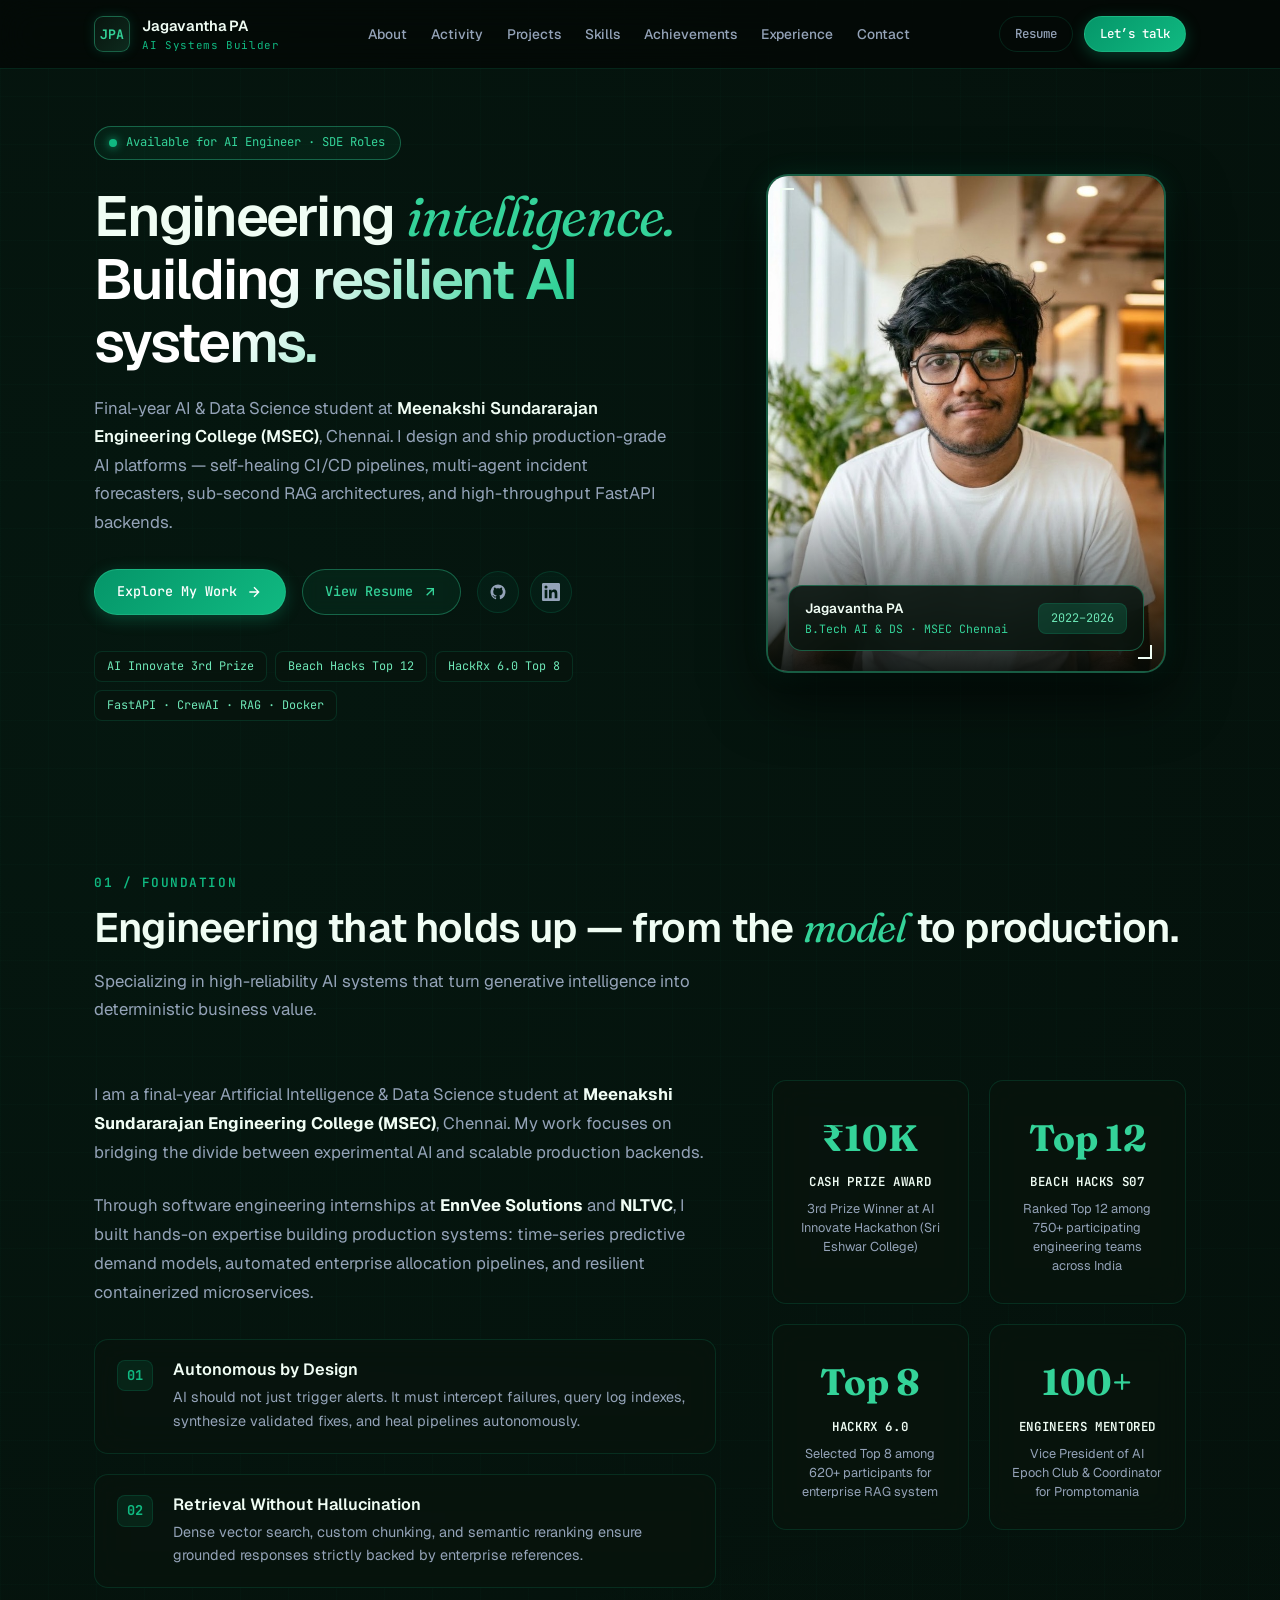
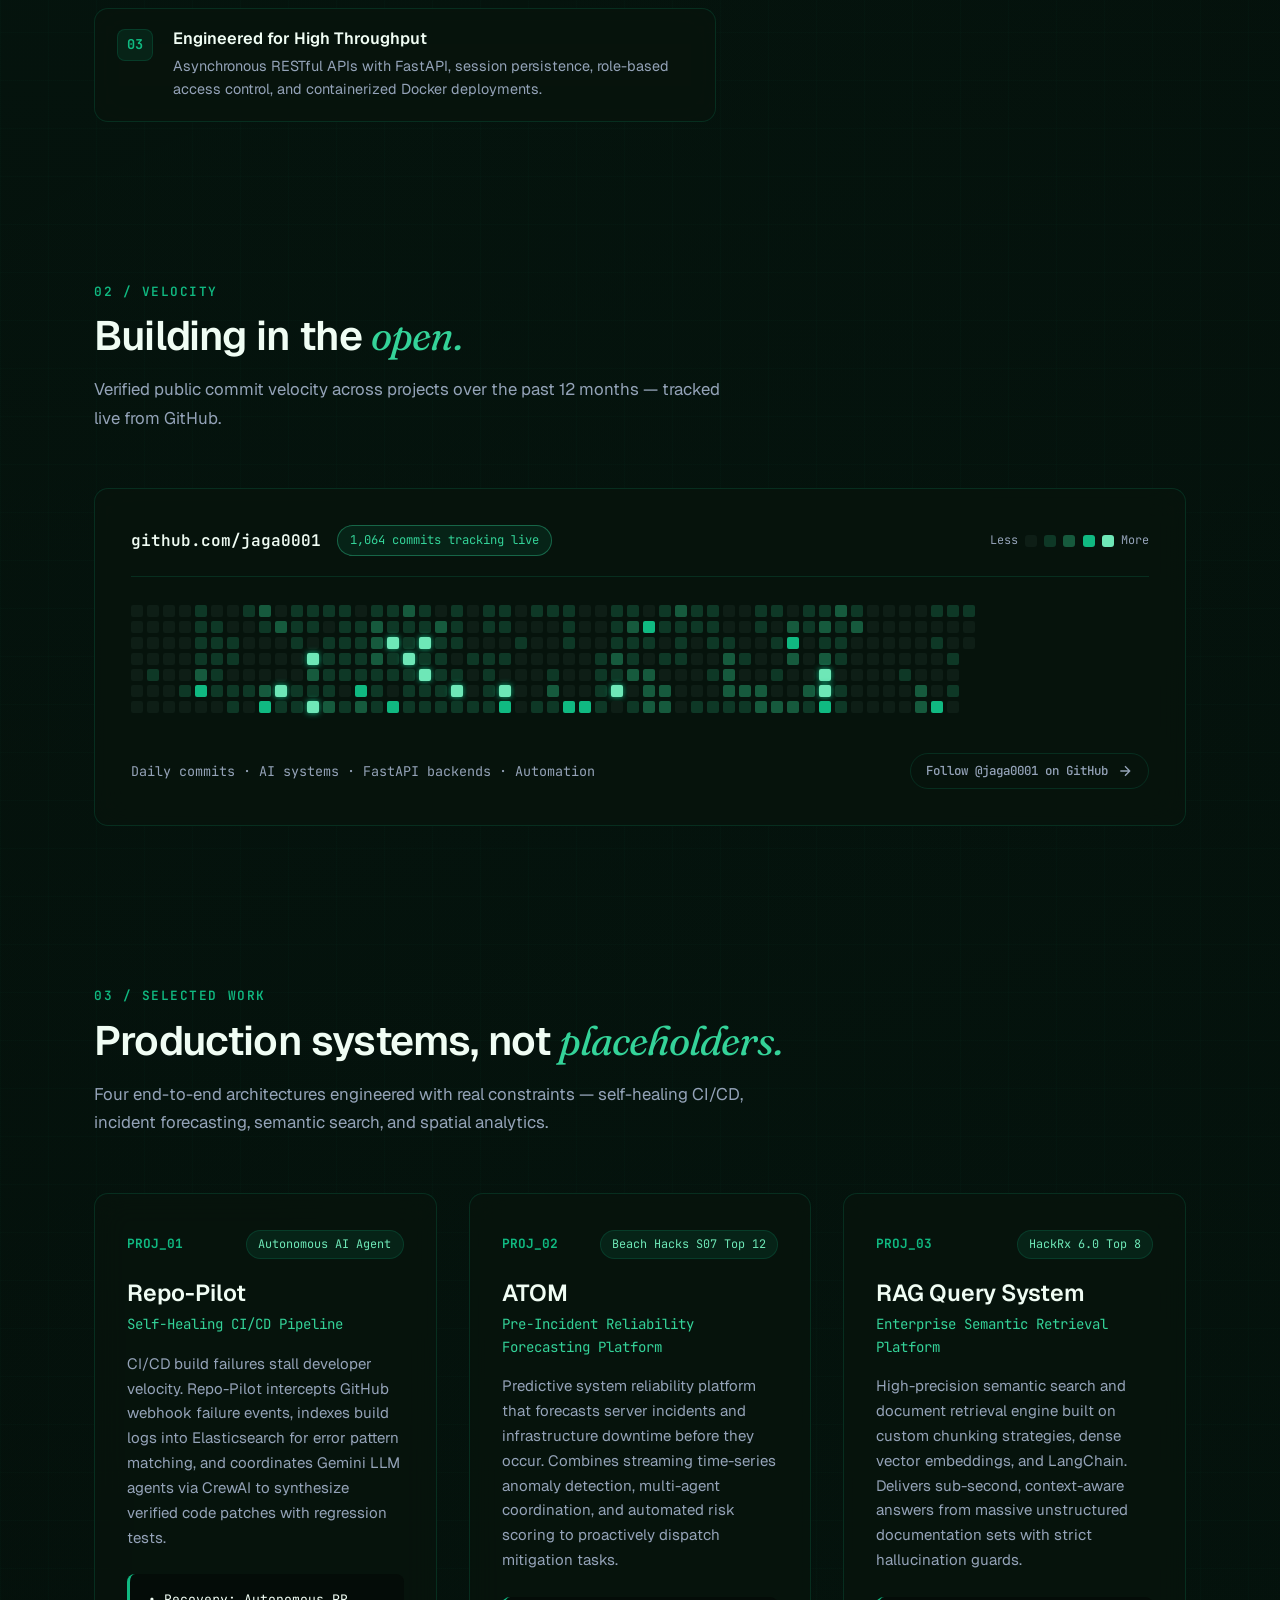
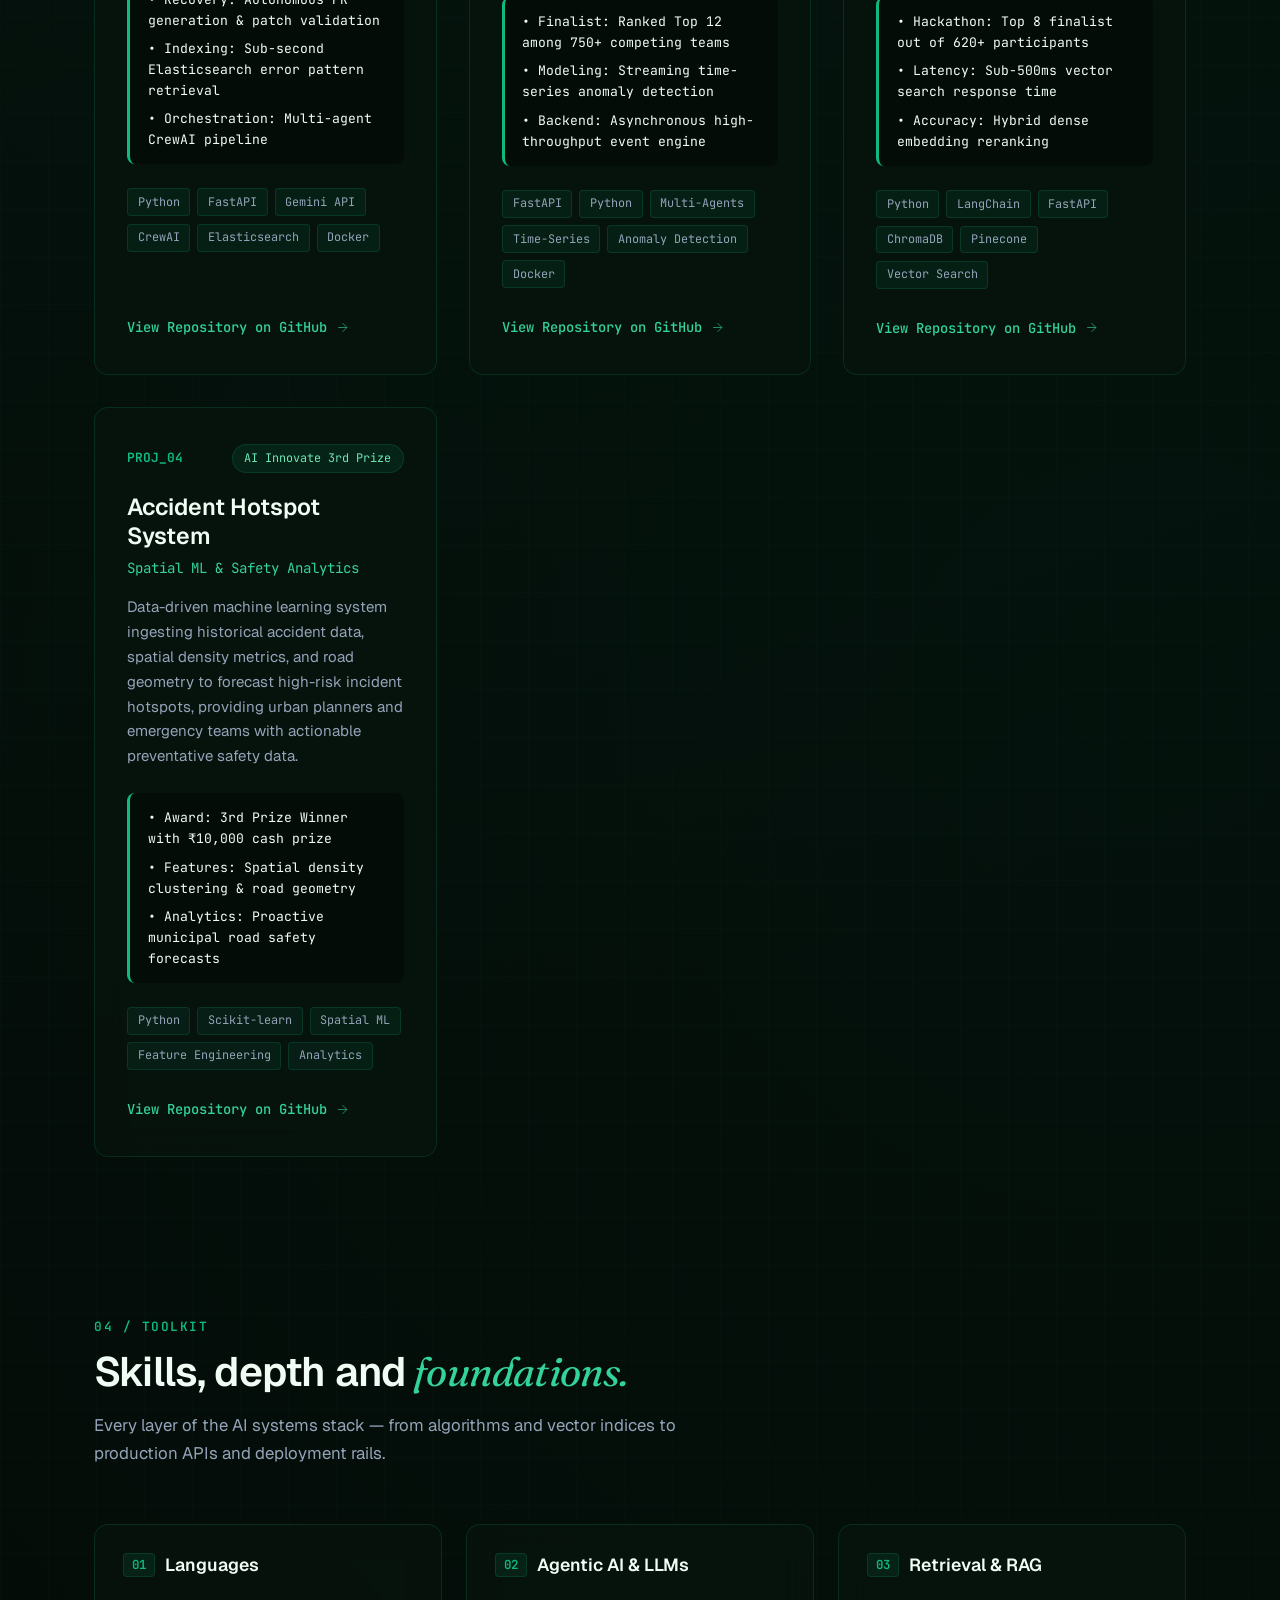
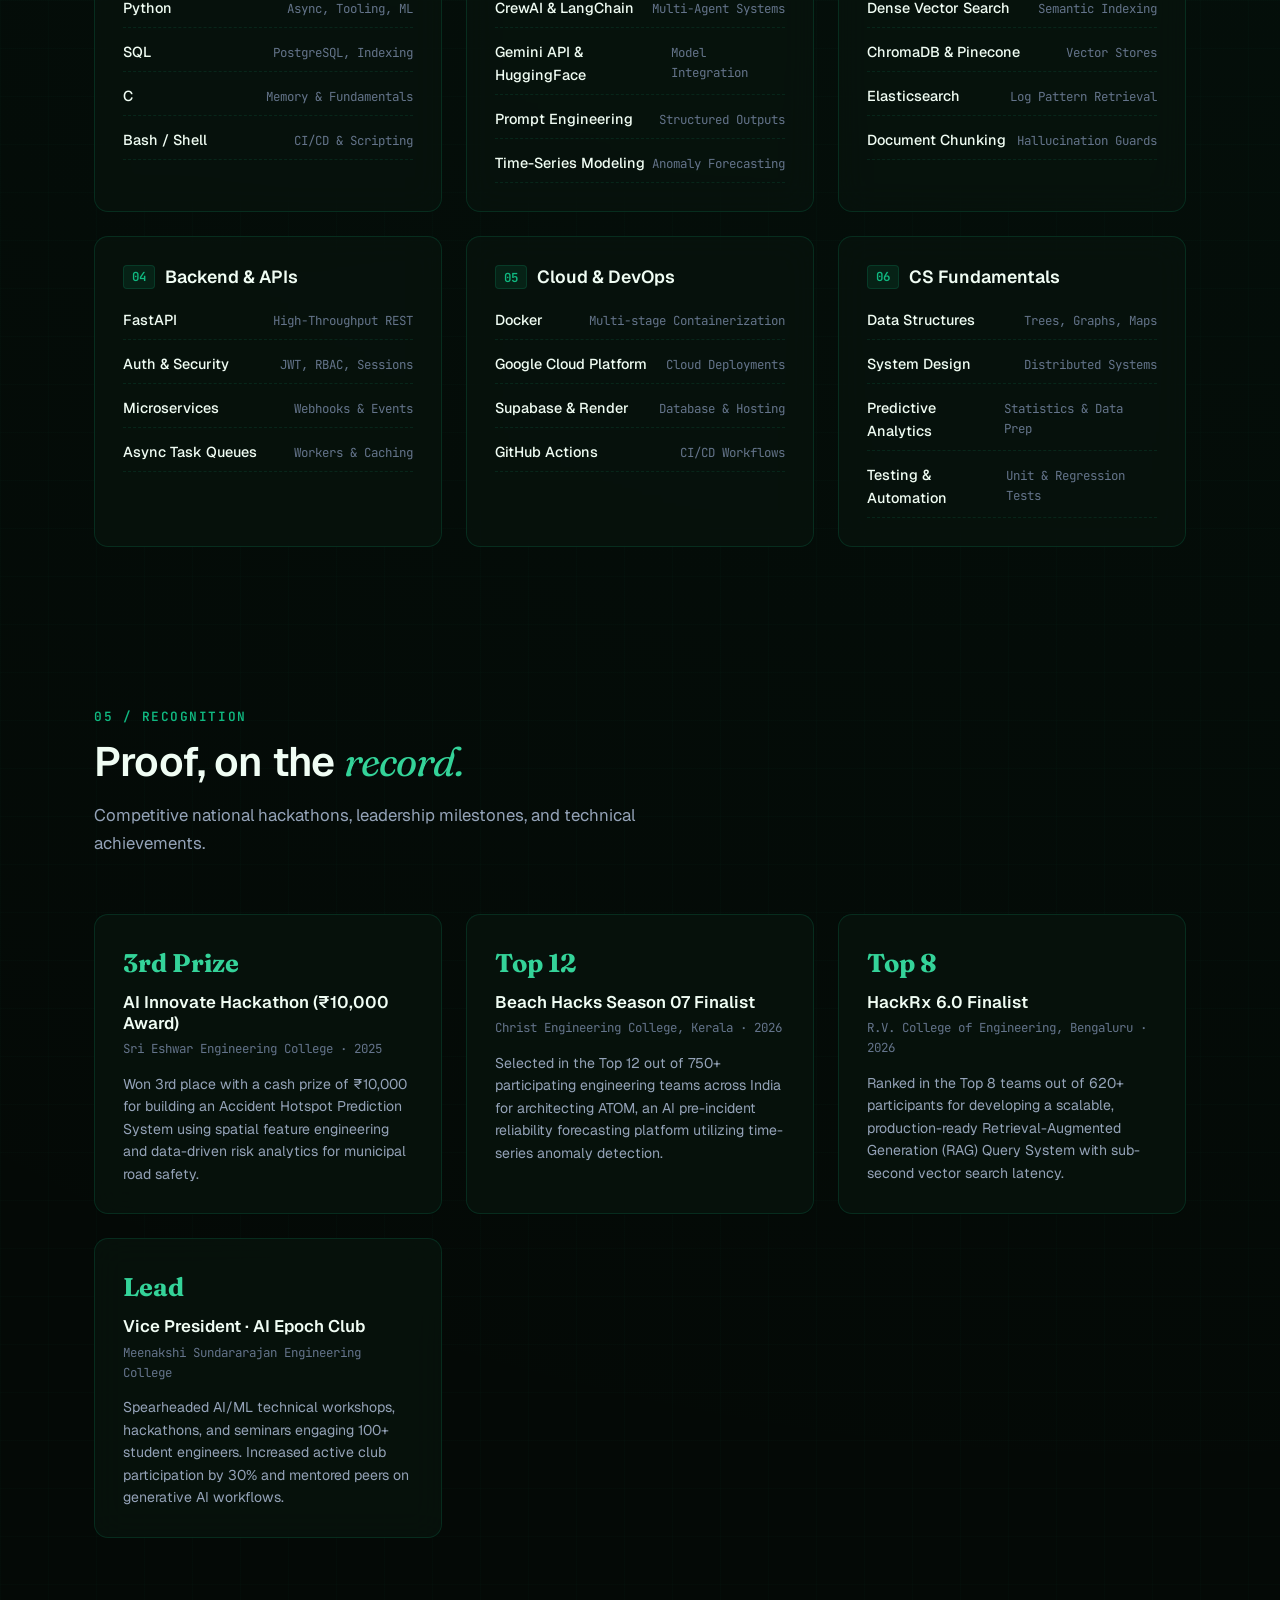
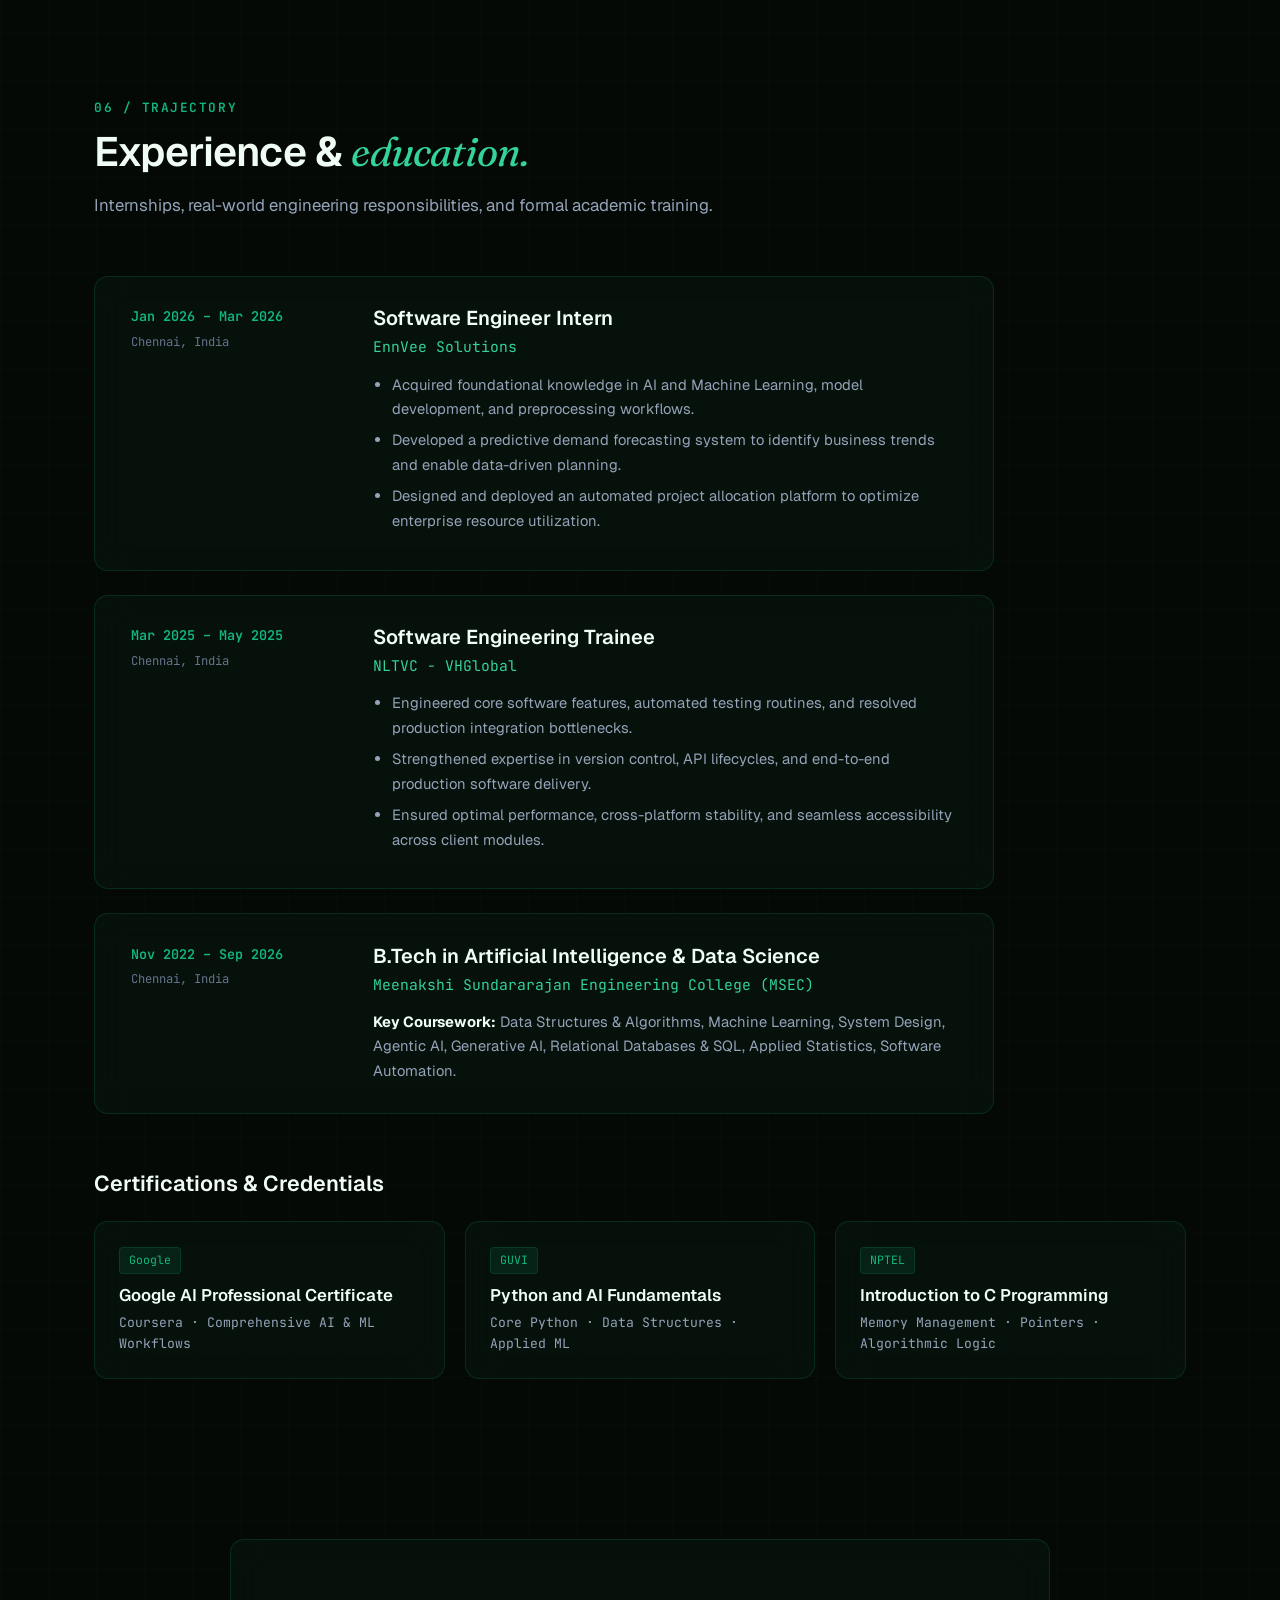
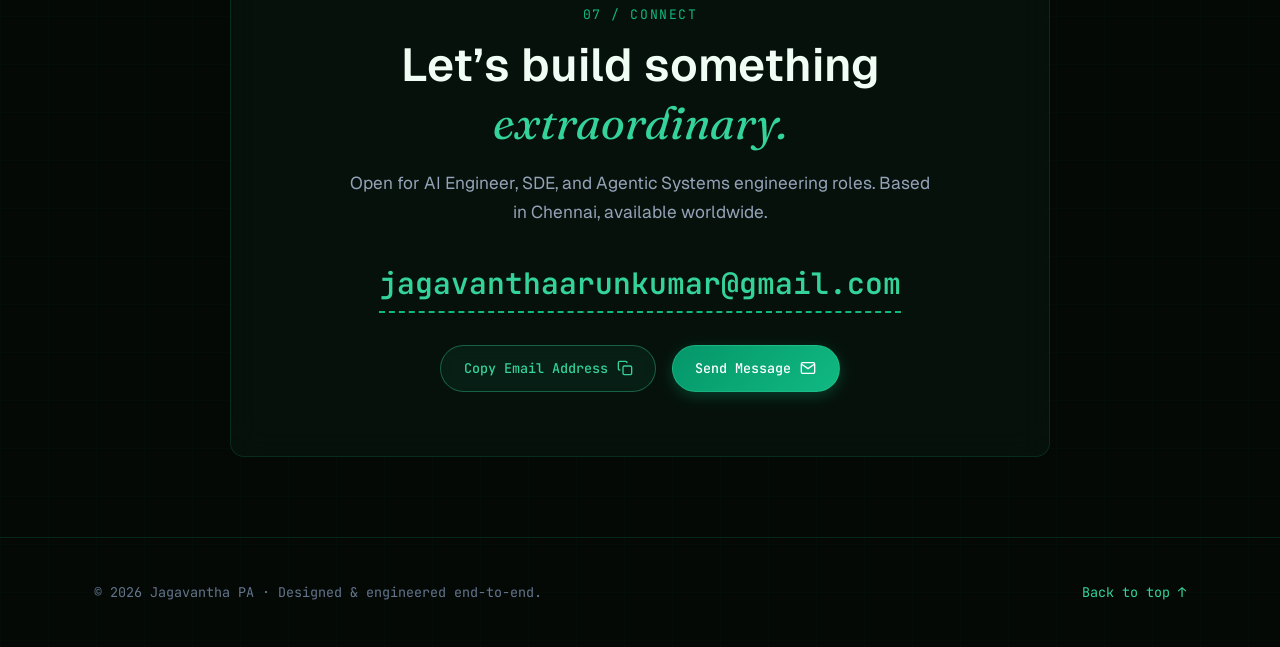
==== commit 86c02a9c: "fix: overhaul website layout, navigation, and modern styling" ====
--- a/site/index.html
+++ b/site/index.html
@@ -4,37 +4,29 @@
   <meta charset="utf-8">
   <meta name="viewport" content="width=device-width, initial-scale=1, viewport-fit=cover">
   <title>Jagavantha PA — AI Engineer &amp; AI Systems Builder</title>
-  <meta name="description" content="Jagavantha PA — Final-year B.Tech AI &amp; Data Science at Meenakshi Sundararajan Engineering College. Building autonomous LLM agents, RAG pipelines, predictive time-series systems, and scalable FastAPI backends.">
+  <meta name="description" content="Jagavantha PA — Final-year B.Tech AI &amp; Data Science at Meenakshi Sundararajan Engineering College (MSEC), Chennai. Building autonomous LLM agents, RAG pipelines, predictive time-series systems, and scalable FastAPI backends.">
   <meta name="author" content="Jagavantha PA">
-  <meta name="theme-color" content="#050c08">
-  <link rel="canonical" href="https://jaga0001.github.io/">
+  <meta name="theme-color" content="#040906">
+  <link rel="canonical" href="https://jaga0001.github.io/Jaga0001/">
 
   <meta property="og:type" content="profile">
   <meta property="og:site_name" content="Jagavantha PA">
   <meta property="og:title" content="Jagavantha PA — AI Engineer &amp; AI Systems Builder">
   <meta property="og:description" content="Engineering intelligence. Building autonomous, resilient AI systems and scalable backends.">
-  <meta property="og:url" content="https://jaga0001.github.io/">
-  <meta property="og:image" content="https://jaga0001.github.io/assets/img/jaga-portrait.jpg">
-  <meta property="og:image:alt" content="Portrait of Jagavantha PA">
+  <meta property="og:url" content="https://jaga0001.github.io/Jaga0001/">
+  <meta property="og:image" content="assets/img/jaga-portrait.jpg">
   <meta name="twitter:card" content="summary_large_image">
   <meta name="twitter:title" content="Jagavantha PA — AI Engineer &amp; AI Systems Builder">
   <meta name="twitter:description" content="Engineering intelligence. Building autonomous, resilient AI systems and scalable backends.">
-  <meta name="twitter:image" content="https://jaga0001.github.io/assets/img/jaga-portrait.jpg">
+  <meta name="twitter:image" content="assets/img/jaga-portrait.jpg">
 
   <link rel="icon" href="favicon.svg" type="image/svg+xml">
-  <link rel="preload" as="image" href="assets/img/jaga-portrait.jpg" fetchpriority="high">
-
   <link rel="preconnect" href="https://fonts.googleapis.com">
   <link rel="preconnect" href="https://fonts.gstatic.com" crossorigin>
-  <link rel="stylesheet" href="https://fonts.googleapis.com/css2?family=Fraunces:ital,opsz,wght,SOFT,WONK@0,9..144,200..700,0..100,0..1;1,9..144,200..700,0..100,0..1&family=Geist:wght@300..700&family=JetBrains+Mono:wght@400;500&display=swap">
-
-  <link rel="stylesheet" href="assets/css/tokens.css">
-  <link rel="stylesheet" href="assets/css/base.css">
-  <link rel="stylesheet" href="assets/css/components.css">
-  <link rel="stylesheet" href="assets/css/sections.css">
-
-  <script>document.documentElement.classList.add("js");</script>
-  <script type="module" src="assets/js/main.js"></script>
+  <link rel="stylesheet" href="https://fonts.googleapis.com/css2?family=Fraunces:ital,opsz,wght@0,9..144,300..700;1,9..144,300..700&family=Geist:wght@300..700&family=JetBrains+Mono:wght@400;500;600&display=swap">
+
+  <link rel="stylesheet" href="assets/css/style.css">
+  <script defer src="assets/js/main.js"></script>
 
   <script type="application/ld+json">
   {
@@ -43,8 +35,8 @@
     "name": "Jagavantha PA",
     "jobTitle": "AI Engineer & AI Systems Builder",
     "email": "mailto:jagavanthaarunkumar@gmail.com",
-    "url": "https://jaga0001.github.io/",
-    "image": "https://jaga0001.github.io/assets/img/jaga-portrait.jpg",
+    "url": "https://jaga0001.github.io/Jaga0001/",
+    "image": "https://jaga0001.github.io/Jaga0001/assets/img/jaga-portrait.jpg",
     "alumniOf": { "@type": "CollegeOrUniversity", "name": "Meenakshi Sundararajan Engineering College" },
     "sameAs": [
       "https://github.com/jaga0001",
@@ -54,58 +46,21 @@
   </script>
 </head>
 <body>
-  <!-- Icon sprite -->
-  <svg width="0" height="0" style="position:absolute" aria-hidden="true" focusable="false">
-    <symbol id="i-arrow" viewBox="0 0 24 24"><path fill="none" stroke="currentColor" stroke-width="1.6" stroke-linecap="round" stroke-linejoin="round" d="M5 12h14M13 6l6 6-6 6"/></symbol>
-    <symbol id="i-ext" viewBox="0 0 24 24"><path fill="none" stroke="currentColor" stroke-width="1.6" stroke-linecap="round" stroke-linejoin="round" d="M7 17 17 7M9 7h8v8"/></symbol>
-    <symbol id="i-down" viewBox="0 0 24 24"><path fill="none" stroke="currentColor" stroke-width="1.6" stroke-linecap="round" stroke-linejoin="round" d="M12 5v14M6 13l6 6 6-6"/></symbol>
-    <symbol id="i-up" viewBox="0 0 24 24"><path fill="none" stroke="currentColor" stroke-width="1.6" stroke-linecap="round" stroke-linejoin="round" d="M12 19V5M6 11l6-6 6 6"/></symbol>
-    <symbol id="i-plus" viewBox="0 0 24 24"><path fill="none" stroke="currentColor" stroke-width="1.6" stroke-linecap="round" d="M12 5v14M5 12h14"/></symbol>
-    <symbol id="i-mail" viewBox="0 0 24 24"><g fill="none" stroke="currentColor" stroke-width="1.6" stroke-linejoin="round"><rect x="3" y="5" width="18" height="14" rx="2"/><path d="m4 7 8 6 8-6"/></g></symbol>
-    <symbol id="i-copy" viewBox="0 0 24 24"><g fill="none" stroke="currentColor" stroke-width="1.6" stroke-linejoin="round"><rect x="8" y="8" width="12" height="12" rx="2"/><path d="M16 8V6a2 2 0 0 0-2-2H6a2 2 0 0 0-2 2v8a2 2 0 0 0 2 2h2"/></g></symbol>
-    <symbol id="i-check" viewBox="0 0 24 24"><path fill="none" stroke="currentColor" stroke-width="1.8" stroke-linecap="round" stroke-linejoin="round" d="m5 12.5 4.5 4.5L19 7.5"/></symbol>
-    <symbol id="i-play" viewBox="0 0 24 24"><g fill="none" stroke="currentColor" stroke-width="1.6" stroke-linejoin="round"><circle cx="12" cy="12" r="9"/><path d="m10 8.5 5.5 3.5-5.5 3.5z"/></g></symbol>
-    <symbol id="i-film" viewBox="0 0 24 24"><g fill="none" stroke="currentColor" stroke-width="1.6" stroke-linejoin="round"><rect x="3" y="4" width="18" height="16" rx="2"/><path d="M7 4v16M17 4v16M3 9h4M3 15h4M17 9h4M17 15h4"/></g></symbol>
-    <symbol id="i-github" viewBox="0 0 24 24"><path fill="currentColor" d="M12 2a10 10 0 0 0-3.16 19.49c.5.09.68-.22.68-.48v-1.7c-2.78.6-3.37-1.34-3.37-1.34-.45-1.16-1.11-1.47-1.11-1.47-.91-.62.07-.61.07-.61 1 .07 1.53 1.03 1.53 1.03.89 1.53 2.34 1.09 2.91.83.09-.65.35-1.09.63-1.34-2.22-.25-4.55-1.11-4.55-4.94 0-1.09.39-1.98 1.03-2.68-.1-.25-.45-1.27.1-2.65 0 0 .84-.27 2.75 1.02a9.56 9.56 0 0 1 5 0c1.91-1.29 2.75-1.02 2.75-1.02.55 1.38.2 2.4.1 2.65.64.7 1.03 1.59 1.03 2.68 0 3.84-2.34 4.68-4.57 4.93.36.31.68.92.68 1.85v2.74c0 .27.18.58.69.48A10 10 0 0 0 12 2Z"/></symbol>
-    <symbol id="i-linkedin" viewBox="0 0 24 24"><path fill="currentColor" d="M20.45 20.45h-3.56v-5.57c0-1.33-.02-3.04-1.85-3.04-1.86 0-2.14 1.45-2.14 2.94v5.67H9.35V9h3.41v1.56h.05c.48-.9 1.64-1.85 3.37-1.85 3.6 0 4.27 2.37 4.27 5.46v6.28ZM5.34 7.43a2.06 2.06 0 1 1 0-4.13 2.06 2.06 0 0 1 0 4.13ZM7.12 20.45H3.56V9h3.56v11.45ZM22.22 0H1.77C.79 0 0 .77 0 1.73v20.54C0 23.23.79 24 1.77 24h20.45c.98 0 1.78-.77 1.78-1.73V1.73C24 .77 23.2 0 22.22 0Z"/></symbol>
-  </svg>
-
-  <a class="skip-link" href="#main">Skip to content</a>
-
-  <!-- Opening sequence -->
-  <div class="intro" aria-hidden="true">
-    <svg class="intro__mark" viewBox="0 0 120 120">
-      <circle cx="60" cy="60" r="54" />
-      <text x="60" y="74" text-anchor="middle">JPA</text>
-    </svg>
-    <div class="intro__title font-display">Jagavantha PA</div>
-    <div class="intro__sub mono">AI Engineer · AI Systems Builder</div>
-    <div class="intro__line"><div class="intro__bar"></div></div>
-  </div>
-
-  <!-- Ambient audio toggle -->
-  <button class="sound-toggle" type="button" aria-label="Toggle ambient generative sound" aria-pressed="false" data-sound-toggle>
-    <span class="sound-toggle__waves" aria-hidden="true">
-      <i></i><i></i><i></i><i></i>
-    </span>
-    <span class="sound-toggle__label mono">Ambient audio</span>
-  </button>
-
-  <!-- Sticky Navigation -->
-  <header class="nav" data-nav>
-    <div class="nav__inner container">
-      <a class="nav__brand" href="#top" aria-label="Jagavantha PA — back to top">
-        <svg class="nav__mono" viewBox="0 0 40 40" aria-hidden="true">
-          <rect x="1" y="1" width="38" height="38" rx="11" />
-          <text x="20" y="26.5" text-anchor="middle">JPA</text>
-        </svg>
-        <span class="nav__name">Jagavantha PA</span>
-        <span class="nav__badge mono">AI Engineer</span>
+
+  <!-- Top Fixed Navigation -->
+  <header class="header">
+    <div class="container header__inner">
+      <a class="brand" href="#top" aria-label="Jagavantha PA">
+        <div class="brand__logo">JPA</div>
+        <div class="brand__text">
+          <span class="brand__name">Jagavantha PA</span>
+          <span class="brand__tag">AI Systems Builder</span>
+        </div>
       </a>
 
-      <nav class="nav__menu" aria-label="Primary">
-        <ul class="nav__links">
-          <li><a class="nav__link" href="#about">About</a></li>
+      <nav class="nav" aria-label="Main Navigation">
+        <ul class="nav__list">
+          <li><a class="nav__link active" href="#about">About</a></li>
           <li><a class="nav__link" href="#activity">Activity</a></li>
           <li><a class="nav__link" href="#projects">Projects</a></li>
           <li><a class="nav__link" href="#skills">Skills</a></li>
@@ -115,646 +70,603 @@
         </ul>
       </nav>
 
-      <div class="nav__cta">
+      <div class="header__actions">
         <a class="btn btn--small btn--ghost" href="resume.html">Resume</a>
         <a class="btn btn--small btn--primary" href="#contact">Let&rsquo;s talk</a>
-      </div>
-
-      <button class="nav__burger" type="button" aria-expanded="false" aria-controls="mobile-nav" aria-label="Open menu" data-burger>
-        <span></span><span></span><span></span>
-      </button>
+        <button class="burger" type="button" aria-label="Toggle navigation" aria-expanded="false">
+          <svg viewBox="0 0 24 24" fill="none" stroke="currentColor" stroke-width="2" stroke-linecap="round"><line x1="3" y1="12" x2="21" y2="12"></line><line x1="3" y1="6" x2="21" y2="6"></line><line x1="3" y1="18" x2="21" y2="18"></line></svg>
+        </button>
+      </div>
     </div>
 
-    <div class="nav__mobile" id="mobile-nav" aria-hidden="true" data-mobile-menu>
-      <ul class="nav__mobile-links">
-        <li><a class="nav__mobile-link" href="#about">About</a></li>
-        <li><a class="nav__mobile-link" href="#activity">Activity</a></li>
-        <li><a class="nav__mobile-link" href="#projects">Projects</a></li>
-        <li><a class="nav__mobile-link" href="#skills">Skills</a></li>
-        <li><a class="nav__mobile-link" href="#achievements">Achievements</a></li>
-        <li><a class="nav__mobile-link" href="#experience">Experience</a></li>
-        <li><a class="nav__mobile-link" href="#contact">Contact</a></li>
-        <li class="nav__mobile-sep"></li>
-        <li><a class="nav__mobile-link nav__mobile-link--accent" href="resume.html">View resume</a></li>
-      </ul>
+    <!-- Mobile Drawer -->
+    <div class="mobile-nav">
+      <a class="nav__link" href="#about">About</a>
+      <a class="nav__link" href="#activity">Activity</a>
+      <a class="nav__link" href="#projects">Projects</a>
+      <a class="nav__link" href="#skills">Skills</a>
+      <a class="nav__link" href="#achievements">Achievements</a>
+      <a class="nav__link" href="#experience">Experience</a>
+      <a class="nav__link" href="#contact">Contact</a>
+      <div class="mobile-nav__actions">
+        <a class="btn btn--primary" href="resume.html">View Full Resume</a>
+        <a class="btn btn--secondary" href="mailto:jagavanthaarunkumar@gmail.com">Send Email</a>
+      </div>
     </div>
   </header>
 
   <main id="main">
     <!-- Hero Section -->
-    <section class="hero" id="top" aria-labelledby="hero-title" data-hero>
-      <div class="hero__bg" aria-hidden="true">
-        <div class="hero__field hero__field--a"></div>
-        <div class="hero__field hero__field--b"></div>
-        <div class="hero__grid"></div>
-        <div class="hero__spot"></div>
-        <svg class="hero__orbits" viewBox="0 0 800 800" fill="none">
-          <defs>
-            <linearGradient id="orb-g" x1="0" y1="0" x2="1" y2="1">
-              <stop offset="0%" stop-color="#10b981" stop-opacity="0.45" />
-              <stop offset="100%" stop-color="#34d399" stop-opacity="0" />
-            </linearGradient>
-          </defs>
-          <circle cx="400" cy="400" r="180" stroke="url(#orb-g)" stroke-width="1" />
-          <circle cx="400" cy="400" r="280" stroke="url(#orb-g)" stroke-width="1" stroke-dasharray="4 8" />
-          <circle cx="400" cy="400" r="380" stroke="url(#orb-g)" stroke-width="1" opacity="0.6" />
-        </svg>
-      </div>
-
-      <div class="hero__inner container">
-        <div class="hero__copy">
-          <p class="hero__eyebrow mono" data-reveal>
-            <span class="hero__pulse" aria-hidden="true"></span>
-            AI Engineer &middot; AI Systems Builder &middot; Chennai, India
+    <section class="hero" id="top">
+      <div class="container hero__grid">
+        <div class="hero__content">
+          <div class="badge-live">
+            <span class="badge-dot"></span>
+            <span>Available for AI Engineer &middot; SDE Roles</span>
+          </div>
+
+          <h1 class="hero__title">
+            Engineering <em>intelligence.</em>
+            <span class="hero__gradient">Building resilient AI systems.</span>
+          </h1>
+
+          <p class="hero__desc">
+            Final-year AI &amp; Data Science student at <strong>Meenakshi Sundararajan Engineering College (MSEC)</strong>, Chennai.
+            I design and ship production-grade AI platforms &mdash; self-healing CI/CD pipelines, multi-agent incident forecasters,
+            sub-second RAG architectures, and high-throughput FastAPI backends.
           </p>
 
-          <h1 class="hero__title font-display" id="hero-title" data-reveal style="--d:1">
-            <span class="line-mask"><span style="--d:1">Engineering</span></span>
-            <span class="line-mask"><span style="--d:2"><em>intelligence.</em></span></span>
-            <span class="line-mask"><span class="hero__serif-alt" style="--d:3">Building resilient AI systems.</span></span>
-          </h1>
-
-          <p class="hero__lede" data-reveal style="--d:2">
-            I design and ship production-grade AI applications &mdash; from self-healing CI/CD agentic pipelines
-            and predictive reliability platforms to enterprise RAG systems and high-throughput FastAPI backends.
-          </p>
-
-          <div class="hero__actions" data-reveal style="--d:3">
+          <div class="hero__actions">
             <a class="btn btn--primary" href="#projects">
               <span>Explore My Work</span>
-              <svg class="icon" aria-hidden="true"><use href="#i-arrow"/></svg>
+              <svg viewBox="0 0 24 24" fill="none" stroke="currentColor"><path d="M5 12h14M12 5l7 7-7 7"/></svg>
             </a>
             <a class="btn btn--secondary" href="resume.html">
               <span>View Resume</span>
-              <svg class="icon" aria-hidden="true"><use href="#i-ext"/></svg>
+              <svg viewBox="0 0 24 24" fill="none" stroke="currentColor"><path d="M7 17L17 7M7 7h10v10"/></svg>
             </a>
+
             <div class="hero__socials">
-              <a class="hero__social" href="https://github.com/jaga0001" target="_blank" rel="noopener" aria-label="GitHub">
-                <svg class="icon" aria-hidden="true"><use href="#i-github"/></svg>
+              <a class="social-pill" href="https://github.com/jaga0001" target="_blank" rel="noopener" aria-label="GitHub Profile">
+                <svg viewBox="0 0 24 24" fill="currentColor"><path d="M12 2A10 10 0 0 0 8.84 21.5c.5.08.66-.23.66-.5v-1.69c-2.77.6-3.36-1.34-3.36-1.34-.46-1.16-1.11-1.47-1.11-1.47-.91-.62.07-.6.07-.6 1 .07 1.53 1.03 1.53 1.03.87 1.52 2.34 1.07 2.91.83.1-.65.35-1.09.63-1.34-2.22-.25-4.55-1.11-4.55-4.92 0-1.11.38-2 1.03-2.71-.1-.25-.45-1.29.1-2.64 0 0 .84-.27 2.75 1.02.79-.22 1.65-.33 2.5-.33.85 0 1.71.11 2.5.33 1.91-1.29 2.75-1.02 2.75-1.02.55 1.35.2 2.39.1 2.64.65.71 1.03 1.6 1.03 2.71 0 3.82-2.34 4.66-4.57 4.91.36.31.69.92.69 1.85V21c0 .27.16.59.67.5A10 10 0 0 0 12 2Z"/></svg>
               </a>
-              <a class="hero__social" href="https://www.linkedin.com/in/jaga0001/" target="_blank" rel="noopener" aria-label="LinkedIn">
-                <svg class="icon" aria-hidden="true"><use href="#i-linkedin"/></svg>
+              <a class="social-pill" href="https://www.linkedin.com/in/jaga0001/" target="_blank" rel="noopener" aria-label="LinkedIn Profile">
+                <svg viewBox="0 0 24 24" fill="currentColor"><path d="M20.45 20.45h-3.56v-5.57c0-1.33-.02-3.04-1.85-3.04-1.86 0-2.14 1.45-2.14 2.94v5.67H9.35V9h3.41v1.56h.05c.48-.9 1.64-1.85 3.37-1.85 3.6 0 4.27 2.37 4.27 5.46v6.28ZM5.34 7.43a2.06 2.06 0 1 1 0-4.13 2.06 2.06 0 0 1 0 4.13ZM7.12 20.45H3.56V9h3.56v11.45ZM22.22 0H1.77C.79 0 0 .77 0 1.73v20.54C0 23.23.79 24 1.77 24h20.45c.98 0 1.78-.77 1.78-1.73V1.73C24 .77 23.2 0 22.22 0Z"/></svg>
               </a>
             </div>
           </div>
-        </div>
-
-        <div class="hero__media" data-reveal style="--d:2">
-          <figure class="portrait" data-tilt>
-            <div class="portrait__frame">
-              <div class="portrait__photo">
-                <img
-                  src="assets/img/jaga-portrait.jpg"
-                  alt="Portrait of Jagavantha PA"
-                  width="764"
-                  height="1024"
-                  loading="eager"
-                  fetchpriority="high"
-                >
-                <div class="portrait__glimmer" aria-hidden="true"></div>
-                <div class="portrait__scan" aria-hidden="true"></div>
-              </div>
-              <span class="portrait__corner portrait__corner--tl" aria-hidden="true"></span>
-              <span class="portrait__corner portrait__corner--br" aria-hidden="true"></span>
-            </div>
-            <figcaption class="portrait__meta">
-              <span class="portrait__num mono">Fig. 01</span>
-              <span class="portrait__cap">B.Tech AI &amp; Data Science &middot; MSEC Chennai</span>
-            </figcaption>
-            <p class="portrait__chip portrait__chip--a glass" aria-hidden="true"><span class="mono">AI Innovate Hackathon</span><b>3rd Prize Winner (&rupee;10K)</b></p>
-            <p class="portrait__chip portrait__chip--b glass" aria-hidden="true"><span class="mono">Beach Hacks S07</span><b>Top 12 Finalist</b></p>
-          </figure>
-        </div>
-      </div>
-
-      <div class="hero__scroll container" data-reveal style="--d:4">
-        <a class="hero__scroll-link mono" href="#about">
-          <span>Scroll</span>
-          <svg class="icon" aria-hidden="true"><use href="#i-down"/></svg>
-        </a>
-        <div class="hero__ticker mono" aria-label="Quick statistics">
-          <span>AI INNOVATE 3RD PRIZE</span>
-          <i>/</i>
-          <span>BEACH HACKS S07 TOP 12</span>
-          <i>/</i>
-          <span>HACKRX 6.0 TOP 8</span>
-          <i>/</i>
-          <span>FASTAPI &middot; LLMS &middot; CREWAI &middot; RAG</span>
+
+          <div class="hero__chips">
+            <span class="chip">AI Innovate 3rd Prize</span>
+            <span class="chip">Beach Hacks Top 12</span>
+            <span class="chip">HackRx 6.0 Top 8</span>
+            <span class="chip">FastAPI &middot; CrewAI &middot; RAG &middot; Docker</span>
+          </div>
+        </div>
+
+        <!-- Framed Portrait Card -->
+        <div class="portrait-card">
+          <div class="portrait-frame">
+            <img src="assets/img/jaga-portrait.jpg" alt="Portrait of Jagavantha PA" width="640" height="800">
+            <div class="portrait-overlay"></div>
+            <span class="portrait-corner portrait-corner--tl"></span>
+            <span class="portrait-corner portrait-corner--br"></span>
+            <div class="portrait-badge">
+              <div>
+                <div class="portrait-badge__title">Jagavantha PA</div>
+                <div class="portrait-badge__sub">B.Tech AI &amp; DS &middot; MSEC Chennai</div>
+              </div>
+              <span class="chip" style="margin:0; background:rgba(16,185,129,0.2);">2022&ndash;2026</span>
+            </div>
+          </div>
         </div>
       </div>
     </section>
 
-    <!-- About Section -->
-    <section class="sec about" id="about" aria-labelledby="about-title">
+    <!-- 01 / About Section -->
+    <section class="section" id="about">
       <div class="container">
-        <header class="section-head">
-          <p class="section-index" data-reveal><b>01</b> About</p>
-          <h2 class="section-title" id="about-title" data-reveal style="--d:1">
-            Engineering that holds up &mdash; from the <em>model</em> to production.
-          </h2>
-        </header>
+        <div class="section__head">
+          <span class="section__tag">01 / Foundation</span>
+          <h2 class="section__title">Engineering that holds up &mdash; from the <em>model</em> to production.</h2>
+          <p class="section__lede">
+            Specializing in high-reliability AI systems that turn generative intelligence into deterministic business value.
+          </p>
+        </div>
 
         <div class="about__grid">
-          <div class="about__story" data-reveal>
-            <p class="lead">
-              I&rsquo;m a final-year Artificial Intelligence &amp; Data Science student at
+          <div class="about__text">
+            <p>
+              I am a final-year Artificial Intelligence &amp; Data Science student at
               <strong>Meenakshi Sundararajan Engineering College (MSEC)</strong>, Chennai.
-              I specialize in designing and shipping production-grade AI systems &mdash; from self-healing CI/CD pipelines
-              and multi-agent incident forecasters to semantic RAG architectures and high-throughput FastAPI backends.
+              My work focuses on bridging the divide between experimental AI and scalable production backends.
             </p>
             <p>
               Through software engineering internships at <strong>EnnVee Solutions</strong> and <strong>NLTVC</strong>,
-              I built hands-on expertise taking systems from architectural diagrams to containerized cloud deployments.
-              Whether implementing time-series anomaly detection or engineering deterministic tool-calling workflows with LLMs,
-              my focus is always on resilience, latency, and real-world utility.
+              I built hands-on expertise building production systems: time-series predictive demand models,
+              automated enterprise allocation pipelines, and resilient containerized microservices.
             </p>
 
-            <div class="about__tenets">
-              <div class="tenet">
-                <span class="tenet__num mono">01</span>
-                <div>
-                  <h3 class="tenet__title">Autonomous by design</h3>
-                  <p class="tenet__body">AI shouldn&rsquo;t just generate alerts. It should intercept failures, query indexed logs, synthesize validated fixes, and heal production pipelines in real time.</p>
+            <div class="about__principles">
+              <div class="principle-card glass-card">
+                <span class="principle-num">01</span>
+                <div class="principle-content">
+                  <h4>Autonomous by Design</h4>
+                  <p>AI should not just trigger alerts. It must intercept failures, query log indexes, synthesize validated fixes, and heal pipelines autonomously.</p>
                 </div>
               </div>
-              <div class="tenet">
-                <span class="tenet__num mono">02</span>
-                <div>
-                  <h3 class="tenet__title">Retrieval without hallucination</h3>
-                  <p class="tenet__body">Grounded RAG architecture with dense vector embeddings, custom chunking, and semantic reranking to turn massive document sets into dependable, citeable answers.</p>
+
+              <div class="principle-card glass-card">
+                <span class="principle-num">02</span>
+                <div class="principle-content">
+                  <h4>Retrieval Without Hallucination</h4>
+                  <p>Dense vector search, custom chunking, and semantic reranking ensure grounded responses strictly backed by enterprise references.</p>
                 </div>
               </div>
-              <div class="tenet">
-                <span class="tenet__num mono">03</span>
-                <div>
-                  <h3 class="tenet__title">Engineered for scale</h3>
-                  <p class="tenet__body">Clean RESTful APIs with session persistence, role-based access control, Docker containerization, and robust cloud infrastructure on GCP and Render.</p>
+
+              <div class="principle-card glass-card">
+                <span class="principle-num">03</span>
+                <div class="principle-content">
+                  <h4>Engineered for High Throughput</h4>
+                  <p>Asynchronous RESTful APIs with FastAPI, session persistence, role-based access control, and containerized Docker deployments.</p>
                 </div>
               </div>
             </div>
           </div>
 
-          <aside class="about__stats" data-reveal style="--d:1">
-            <div class="stat-card stat-card--accent glass">
-              <div class="stat-card__val font-display">&rupee;10K</div>
-              <div class="stat-card__label mono">Cash Prize Award</div>
-              <p class="stat-card__note">3rd Prize Winner at AI Innovate Hackathon (Sri Eshwar Engg College)</p>
-            </div>
-            <div class="stat-card glass">
-              <div class="stat-card__val font-display">Top 12</div>
-              <div class="stat-card__label mono">Finalist &middot; Beach Hacks S07</div>
-              <p class="stat-card__note">Ranked in top 12 among 750+ participating engineering teams</p>
-            </div>
-            <div class="stat-card glass">
-              <div class="stat-card__val font-display">Top 8</div>
-              <div class="stat-card__label mono">Finalist &middot; HackRx 6.0</div>
-              <p class="stat-card__note">Selected in top 8 among 620+ participants for enterprise RAG system</p>
-            </div>
-            <div class="stat-card glass">
-              <div class="stat-card__val font-display">100+</div>
-              <div class="stat-card__label mono">Engineers Mentored</div>
-              <p class="stat-card__note">Vice President of AI Epoch Club &amp; Coordinator for Promptomania</p>
-            </div>
-          </aside>
+          <div class="about__stats-grid">
+            <div class="stat-box glass-card">
+              <div class="stat-val">&#8377;10K</div>
+              <div class="stat-label">Cash Prize Award</div>
+              <p class="stat-sub">3rd Prize Winner at AI Innovate Hackathon (Sri Eshwar College)</p>
+            </div>
+
+            <div class="stat-box glass-card">
+              <div class="stat-val">Top 12</div>
+              <div class="stat-label">Beach Hacks S07</div>
+              <p class="stat-sub">Ranked Top 12 among 750+ participating engineering teams across India</p>
+            </div>
+
+            <div class="stat-box glass-card">
+              <div class="stat-val">Top 8</div>
+              <div class="stat-label">HackRx 6.0</div>
+              <p class="stat-sub">Selected Top 8 among 620+ participants for enterprise RAG system</p>
+            </div>
+
+            <div class="stat-box glass-card">
+              <div class="stat-val">100+</div>
+              <div class="stat-label">Engineers Mentored</div>
+              <p class="stat-sub">Vice President of AI Epoch Club &amp; Coordinator for Promptomania</p>
+            </div>
+          </div>
         </div>
       </div>
     </section>
 
-    <!-- Activity Heatmap Section -->
-    <section class="sec activity" id="activity" aria-labelledby="activity-title">
+    <!-- 02 / Activity Velocity Section -->
+    <section class="section" id="activity">
       <div class="container">
-        <header class="section-head section-head--split">
-          <div>
-            <p class="section-index" data-reveal><b>02</b> Velocity</p>
-            <h2 class="section-title" id="activity-title" data-reveal style="--d:1">
-              Building in the <em>open.</em>
-            </h2>
-          </div>
-          <p class="section-lede" data-reveal style="--d:2">
-            Real public commits over the last 12 months &mdash; fetched live and rendered daily.
+        <div class="section__head">
+          <span class="section__tag">02 / Velocity</span>
+          <h2 class="section__title">Building in the <em>open.</em></h2>
+          <p class="section__lede">
+            Verified public commit velocity across projects over the past 12 months &mdash; tracked live from GitHub.
           </p>
-        </header>
-
-        <div class="heatmap-card glass" data-heatmap-root data-reveal>
-          <div class="heatmap-card__top">
-            <div class="heatmap-card__meta">
-              <span class="mono">github.com/jaga0001</span>
-              <span class="heatmap-card__badge mono" data-heatmap-total>Tracking live</span>
-            </div>
-            <div class="heatmap-card__legend mono" aria-hidden="true">
+        </div>
+
+        <div class="activity-card glass-card">
+          <div class="activity-header">
+            <div class="activity-meta">
+              <span class="mono" style="font-weight:600; color:var(--text-main);">github.com/jaga0001</span>
+              <span class="activity-badge" data-total-commits>1,064 commits tracking live</span>
+            </div>
+            <div class="activity-legend">
               <span>Less</span>
-              <i style="background:var(--heat-0)"></i>
-              <i style="background:var(--heat-1)"></i>
-              <i style="background:var(--heat-2)"></i>
-              <i style="background:var(--heat-3)"></i>
-              <i style="background:var(--heat-4)"></i>
+              <i style="background:#0e1e16;"></i>
+              <i style="background:#0e3826;"></i>
+              <i style="background:#165a3d;"></i>
+              <i style="background:#10b981;"></i>
+              <i style="background:#6ee7b7;"></i>
               <span>More</span>
             </div>
           </div>
-          <div class="heatmap-card__wrap" data-heatmap-scroll>
-            <svg class="heatmap" viewBox="0 0 780 120" role="img" aria-label="GitHub contribution calendar" data-heatmap-svg></svg>
-          </div>
-          <div class="heatmap-card__bottom">
-            <p class="mono text-muted">Daily commits &middot; AI systems &middot; FastAPI backends &middot; Automation</p>
-            <a class="link-u mono" href="https://github.com/jaga0001" target="_blank" rel="noopener">Follow @jaga0001 on GitHub &rarr;</a>
+
+          <div class="calendar-scroll">
+            <div class="calendar-grid">
+              <!-- Dynamically populated from data/contributions.json -->
+            </div>
+          </div>
+
+          <div class="activity-footer">
+            <span class="mono text-muted">Daily commits &middot; AI systems &middot; FastAPI backends &middot; Automation</span>
+            <a class="btn btn--small btn--ghost" href="https://github.com/jaga0001" target="_blank" rel="noopener">
+              <span>Follow @jaga0001 on GitHub</span>
+              <svg viewBox="0 0 24 24" fill="none" stroke="currentColor"><path d="M5 12h14M12 5l7 7-7 7"/></svg>
+            </a>
           </div>
         </div>
       </div>
     </section>
 
-    <!-- Projects Section -->
-    <section class="sec work-sec" id="projects" aria-labelledby="projects-title">
+    <!-- 03 / Selected Projects -->
+    <section class="section" id="projects">
       <div class="container">
-        <header class="section-head">
-          <p class="section-index" data-reveal><b>03</b> Selected work</p>
-          <h2 class="section-title" id="projects-title" data-reveal style="--d:1">
-            Products, not <em>assignments.</em>
-          </h2>
-          <p class="section-lede" data-reveal style="--d:2">
-            Four production systems engineered with real constraints &mdash; self-healing CI/CD pipelines,
-            predictive incident forecasting, semantic knowledge retrieval, and spatial machine learning.
+        <div class="section__head">
+          <span class="section__tag">03 / Selected Work</span>
+          <h2 class="section__title">Production systems, not <em>placeholders.</em></h2>
+          <p class="section__lede">
+            Four end-to-end architectures engineered with real constraints &mdash; self-healing CI/CD, incident forecasting, semantic search, and spatial analytics.
           </p>
-        </header>
-
-        <div class="work">
-          <!-- Case 1: Repo-Pilot -->
-          <article class="case case--policy" data-reveal aria-labelledby="p1-title">
-            <div class="case__visual" data-tilt aria-hidden="true">
-              <div class="vis-policy">
-                <div class="doc doc--3"></div>
-                <div class="doc doc--2"></div>
-                <div class="doc doc--1">
-                  <i></i><i></i><i class="hl"></i><i></i><i></i><i class="hl"></i><i></i>
-                </div>
-                <div class="vis-policy__qa glass">
-                  <span class="mono q">ERR // CI/CD Pipeline Failed (Exit 1)</span>
-                  <span class="mono a">&check; Repo-Pilot: Auto-Fix Synthesized &amp; PR Opened</span>
-                </div>
-              </div>
-            </div>
-            <div class="case__body">
-              <div class="case__meta mono">
-                <span>01</span>
-                <span>Autonomous AI Agent &middot; 2026</span>
-              </div>
-              <h3 class="case__title" id="p1-title">
-                Repo-Pilot <span class="case__sub">Self-Healing CI/CD Pipeline</span>
-              </h3>
-              <p class="case__desc">
-                CI/CD build failures stall entire engineering teams. Repo-Pilot intercepts GitHub Webhook failure events,
-                indexes build logs into Elasticsearch for fast error matching, uses Gemini LLM agents to synthesize validated code
-                patches, and automatically generates pull requests with regression checks.
-              </p>
-              <dl class="case__metrics">
-                <div>
-                  <dt class="mono">Log Indexing</dt>
-                  <dd class="font-display">Elasticsearch</dd>
-                </div>
-                <div>
-                  <dt class="mono">Orchestration</dt>
-                  <dd class="font-display">CrewAI + RAG</dd>
-                </div>
-                <div>
-                  <dt class="mono">Recovery</dt>
-                  <dd class="font-display">Autonomous</dd>
-                </div>
-              </dl>
-              <ul class="case__tags mono">
-                <li>Python</li><li>FastAPI</li><li>Gemini API</li><li>CrewAI</li><li>Elasticsearch</li><li>Vector DB</li>
-              </ul>
-              <div class="case__links">
-                <a class="btn btn--small btn--primary" href="https://github.com/jaga0001/Repo-Pilot" target="_blank" rel="noopener">
-                  <span>View Repository</span>
-                  <svg class="icon" aria-hidden="true"><use href="#i-github"/></svg>
-                </a>
-              </div>
-            </div>
+        </div>
+
+        <div class="projects__grid">
+          <!-- Project 1: Repo-Pilot -->
+          <article class="project-card glass-card">
+            <div>
+              <div class="project-meta">
+                <span class="project-num">PROJ_01</span>
+                <span class="project-tag">Autonomous AI Agent</span>
+              </div>
+              <h3 class="project-title">Repo-Pilot</h3>
+              <p class="project-subtitle">Self-Healing CI/CD Pipeline</p>
+              <p class="project-desc">
+                CI/CD build failures stall developer velocity. Repo-Pilot intercepts GitHub webhook failure events,
+                indexes build logs into Elasticsearch for error pattern matching, and coordinates Gemini LLM agents
+                via CrewAI to synthesize verified code patches with regression tests.
+              </p>
+              <div class="project-highlights">
+                <span>&bull; Recovery: Autonomous PR generation &amp; patch validation</span>
+                <span>&bull; Indexing: Sub-second Elasticsearch error pattern retrieval</span>
+                <span>&bull; Orchestration: Multi-agent CrewAI pipeline</span>
+              </div>
+              <div class="project-tech">
+                <span class="tech-tag">Python</span>
+                <span class="tech-tag">FastAPI</span>
+                <span class="tech-tag">Gemini API</span>
+                <span class="tech-tag">CrewAI</span>
+                <span class="tech-tag">Elasticsearch</span>
+                <span class="tech-tag">Docker</span>
+              </div>
+            </div>
+            <a class="project-link" href="https://github.com/jaga0001/Repo-Pilot" target="_blank" rel="noopener">
+              <span>View Repository on GitHub</span>
+              <svg viewBox="0 0 24 24" fill="none" stroke="currentColor"><path d="M5 12h14M12 5l7 7-7 7"/></svg>
+            </a>
           </article>
 
-          <!-- Case 2: ATOM -->
-          <article class="case case--payment" data-reveal aria-labelledby="p2-title">
-            <div class="case__visual" data-tilt aria-hidden="true">
-              <svg class="vis-pay" viewBox="0 0 460 320">
-                <path class="vis-pay__edge" d="M 70 160 C 140 160, 160 90, 230 90" stroke="#10b981"/>
-                <path class="vis-pay__edge vis-pay__edge--b" d="M 70 160 C 140 160, 160 230, 230 230" stroke="#059669"/>
-                <path class="vis-pay__edge" d="M 230 90 C 300 90, 320 160, 390 160" stroke="#34d399"/>
-                <path class="vis-pay__edge" d="M 230 230 C 300 230, 320 160, 390 160" stroke="#6ee7b7"/>
-
-                <g class="vis-pay__node" transform="translate(30, 140)"><rect width="80" height="40" rx="8"/><text x="40" y="24">TELEMETRY</text></g>
-                <g class="vis-pay__node" transform="translate(190, 70)"><rect width="80" height="40" rx="8"/><text x="40" y="24">ANOMALY</text></g>
-                <g class="vis-pay__node is-ok" transform="translate(190, 210)"><rect width="80" height="40" rx="8"/><text x="40" y="24">FORECAST</text></g>
-                <g class="vis-pay__node is-ok" transform="translate(350, 140)"><rect width="80" height="40" rx="8"/><text x="40" y="24">ALERT</text></g>
-              </svg>
-            </div>
-            <div class="case__body">
-              <div class="case__meta mono">
-                <span>02</span>
-                <span>Beach Hacks S07 Finalist &middot; 2026</span>
-              </div>
-              <h3 class="case__title" id="p2-title">
-                ATOM <span class="case__sub">Pre-Incident Forecasting Platform</span>
-              </h3>
-              <p class="case__desc">
-                Predictive system reliability platform that forecasts server incidents and downtime before they occur.
-                Leverages multi-agent coordination, streaming time-series anomaly detection, and automated risk scoring
-                to proactively dispatch mitigation alerts to infrastructure engineers.
-              </p>
-              <dl class="case__metrics">
-                <div>
-                  <dt class="mono">Competition</dt>
-                  <dd class="font-display">Top 12</dd>
-                </div>
-                <div>
-                  <dt class="mono">Total Teams</dt>
-                  <dd class="font-display">750+</dd>
-                </div>
-                <div>
-                  <dt class="mono">Approach</dt>
-                  <dd class="font-display">Time-Series</dd>
-                </div>
-              </dl>
-              <ul class="case__tags mono">
-                <li>FastAPI</li><li>Python</li><li>Multi-Agents</li><li>Time-Series</li><li>Anomaly Detection</li><li>Docker</li>
-              </ul>
-              <div class="case__links">
-                <a class="btn btn--small btn--primary" href="https://github.com/jaga0001/ATOM" target="_blank" rel="noopener">
-                  <span>View Repository</span>
-                  <svg class="icon" aria-hidden="true"><use href="#i-github"/></svg>
-                </a>
-              </div>
-            </div>
+          <!-- Project 2: ATOM -->
+          <article class="project-card glass-card">
+            <div>
+              <div class="project-meta">
+                <span class="project-num">PROJ_02</span>
+                <span class="project-tag">Beach Hacks S07 Top 12</span>
+              </div>
+              <h3 class="project-title">ATOM</h3>
+              <p class="project-subtitle">Pre-Incident Reliability Forecasting Platform</p>
+              <p class="project-desc">
+                Predictive system reliability platform that forecasts server incidents and infrastructure downtime before they occur.
+                Combines streaming time-series anomaly detection, multi-agent coordination, and automated risk scoring to proactively dispatch mitigation tasks.
+              </p>
+              <div class="project-highlights">
+                <span>&bull; Finalist: Ranked Top 12 among 750+ competing teams</span>
+                <span>&bull; Modeling: Streaming time-series anomaly detection</span>
+                <span>&bull; Backend: Asynchronous high-throughput event engine</span>
+              </div>
+              <div class="project-tech">
+                <span class="tech-tag">FastAPI</span>
+                <span class="tech-tag">Python</span>
+                <span class="tech-tag">Multi-Agents</span>
+                <span class="tech-tag">Time-Series</span>
+                <span class="tech-tag">Anomaly Detection</span>
+                <span class="tech-tag">Docker</span>
+              </div>
+            </div>
+            <a class="project-link" href="https://github.com/jaga0001/ATOM" target="_blank" rel="noopener">
+              <span>View Repository on GitHub</span>
+              <svg viewBox="0 0 24 24" fill="none" stroke="currentColor"><path d="M5 12h14M12 5l7 7-7 7"/></svg>
+            </a>
           </article>
 
-          <!-- Case 3: RAG Query System -->
-          <article class="case case--closet" data-reveal aria-labelledby="p3-title">
-            <div class="case__visual" data-tilt aria-hidden="true">
-              <div class="vis-star">
-                <span class="vis-star__prompt mono glass">&gt; query: &ldquo;Retrieve system SLA bounds&rdquo;</span>
-                <ol class="vis-star__pipe">
-                  <li class="glass">Chunk</li>
-                  <li class="glass">Dense Embed</li>
-                  <li class="glass">Vector Index</li>
-                  <li class="glass">Rerank</li>
-                  <li class="glass">Generate</li>
-                </ol>
-                <span class="vis-star__out mono glass">&check; Context Match: 99.4% SLA guaranteed</span>
-              </div>
-            </div>
-            <div class="case__body">
-              <div class="case__meta mono">
-                <span>03</span>
-                <span>HackRx 6.0 Top 8 Finalist &middot; 2026</span>
-              </div>
-              <h3 class="case__title" id="p3-title">
-                RAG Query System <span class="case__sub">Enterprise Semantic Retrieval</span>
-              </h3>
-              <p class="case__desc">
+          <!-- Project 3: RAG Query System -->
+          <article class="project-card glass-card">
+            <div>
+              <div class="project-meta">
+                <span class="project-num">PROJ_03</span>
+                <span class="project-tag">HackRx 6.0 Top 8</span>
+              </div>
+              <h3 class="project-title">RAG Query System</h3>
+              <p class="project-subtitle">Enterprise Semantic Retrieval Platform</p>
+              <p class="project-desc">
                 High-precision semantic search and document retrieval engine built on custom chunking strategies, dense vector embeddings,
-                and LangChain. Delivers sub-second, context-aware answers from massive unstructured documentation with strict reference grounding.
-              </p>
-              <dl class="case__metrics">
-                <div>
-                  <dt class="mono">Hackathon</dt>
-                  <dd class="font-display">Top 8</dd>
-                </div>
-                <div>
-                  <dt class="mono">Participants</dt>
-                  <dd class="font-display">620+</dd>
-                </div>
-                <div>
-                  <dt class="mono">Latency</dt>
-                  <dd class="font-display">&lt; 500ms</dd>
-                </div>
-              </dl>
-              <ul class="case__tags mono">
-                <li>Python</li><li>LangChain</li><li>FastAPI</li><li>Pinecone</li><li>ChromaDB</li><li>Vector Search</li>
-              </ul>
-              <div class="case__links">
-                <a class="btn btn--small btn--primary" href="https://github.com/jaga0001" target="_blank" rel="noopener">
-                  <span>View Repository</span>
-                  <svg class="icon" aria-hidden="true"><use href="#i-github"/></svg>
-                </a>
-              </div>
-            </div>
+                and LangChain. Delivers sub-second, context-aware answers from massive unstructured documentation sets with strict hallucination guards.
+              </p>
+              <div class="project-highlights">
+                <span>&bull; Hackathon: Top 8 finalist out of 620+ participants</span>
+                <span>&bull; Latency: Sub-500ms vector search response time</span>
+                <span>&bull; Accuracy: Hybrid dense embedding reranking</span>
+              </div>
+              <div class="project-tech">
+                <span class="tech-tag">Python</span>
+                <span class="tech-tag">LangChain</span>
+                <span class="tech-tag">FastAPI</span>
+                <span class="tech-tag">ChromaDB</span>
+                <span class="tech-tag">Pinecone</span>
+                <span class="tech-tag">Vector Search</span>
+              </div>
+            </div>
+            <a class="project-link" href="https://github.com/jaga0001" target="_blank" rel="noopener">
+              <span>View Repository on GitHub</span>
+              <svg viewBox="0 0 24 24" fill="none" stroke="currentColor"><path d="M5 12h14M12 5l7 7-7 7"/></svg>
+            </a>
           </article>
 
-          <!-- Case 4: Accident Hotspot Prediction System -->
-          <article class="case case--saas" data-reveal aria-labelledby="p4-title">
-            <div class="case__visual" data-tilt aria-hidden="true">
-              <div class="vis-saas">
-                <div class="vis-saas__plane vis-saas__plane--infra"><span>Spatial ML Layer</span></div>
-                <div class="vis-saas__plane vis-saas__plane--db"><span>Feature Engineering &amp; Topology</span></div>
-                <div class="vis-saas__plane vis-saas__plane--app"><span>Risk Heatmap &amp; Urban Analytics</span></div>
-              </div>
-            </div>
-            <div class="case__body">
-              <div class="case__meta mono">
-                <span>04</span>
-                <span>AI Innovate Hackathon 3rd Prize &middot; 2025</span>
-              </div>
-              <h3 class="case__title" id="p4-title">
-                Accident Hotspot System <span class="case__sub">Spatial ML &amp; Safety Analytics</span>
-              </h3>
-              <p class="case__desc">
-                Data-driven machine learning system that ingests historical traffic incidents, spatial density metrics, and road geometry
-                to forecast high-risk accident hotspots, empowering city planners and emergency services with actionable preventative safety data.
-              </p>
-              <dl class="case__metrics">
-                <div>
-                  <dt class="mono">Award</dt>
-                  <dd class="font-display">3rd Prize</dd>
-                </div>
-                <div>
-                  <dt class="mono">Cash Prize</dt>
-                  <dd class="font-display">&rupee;10,000</dd>
-                </div>
-                <div>
-                  <dt class="mono">Focus</dt>
-                  <dd class="font-display">Spatial ML</dd>
-                </div>
-              </dl>
-              <ul class="case__tags mono">
-                <li>Python</li><li>Scikit-learn</li><li>Spatial ML</li><li>Data Preprocessing</li><li>Urban Planning</li>
-              </ul>
-              <div class="case__links">
-                <a class="btn btn--small btn--primary" href="https://github.com/jaga0001" target="_blank" rel="noopener">
-                  <span>View Repository</span>
-                  <svg class="icon" aria-hidden="true"><use href="#i-github"/></svg>
-                </a>
-              </div>
-            </div>
+          <!-- Project 4: Accident Hotspot Prediction -->
+          <article class="project-card glass-card">
+            <div>
+              <div class="project-meta">
+                <span class="project-num">PROJ_04</span>
+                <span class="project-tag">AI Innovate 3rd Prize</span>
+              </div>
+              <h3 class="project-title">Accident Hotspot System</h3>
+              <p class="project-subtitle">Spatial ML &amp; Safety Analytics</p>
+              <p class="project-desc">
+                Data-driven machine learning system ingesting historical accident data, spatial density metrics, and road geometry
+                to forecast high-risk incident hotspots, providing urban planners and emergency teams with actionable preventative safety data.
+              </p>
+              <div class="project-highlights">
+                <span>&bull; Award: 3rd Prize Winner with &#8377;10,000 cash prize</span>
+                <span>&bull; Features: Spatial density clustering &amp; road geometry</span>
+                <span>&bull; Analytics: Proactive municipal road safety forecasts</span>
+              </div>
+              <div class="project-tech">
+                <span class="tech-tag">Python</span>
+                <span class="tech-tag">Scikit-learn</span>
+                <span class="tech-tag">Spatial ML</span>
+                <span class="tech-tag">Feature Engineering</span>
+                <span class="tech-tag">Analytics</span>
+              </div>
+            </div>
+            <a class="project-link" href="https://github.com/jaga0001" target="_blank" rel="noopener">
+              <span>View Repository on GitHub</span>
+              <svg viewBox="0 0 24 24" fill="none" stroke="currentColor"><path d="M5 12h14M12 5l7 7-7 7"/></svg>
+            </a>
           </article>
         </div>
       </div>
     </section>
 
-    <!-- Skills Section -->
-    <section class="sec skills" id="skills" aria-labelledby="skills-title">
+    <!-- 04 / Technical Toolkit -->
+    <section class="section" id="skills">
       <div class="container">
-        <header class="section-head section-head--split">
-          <div>
-            <p class="section-index" data-reveal><b>04</b> Toolkit</p>
-            <h2 class="section-title" id="skills-title" data-reveal style="--d:1">
-              Skills, depth and <em>foundations.</em>
-            </h2>
-          </div>
-          <p class="section-lede" data-reveal style="--d:2">
+        <div class="section__head">
+          <span class="section__tag">04 / Toolkit</span>
+          <h2 class="section__title">Skills, depth and <em>foundations.</em></h2>
+          <p class="section__lede">
             Every layer of the AI systems stack &mdash; from algorithms and vector indices to production APIs and deployment rails.
           </p>
-        </header>
-
-        <div class="skills__grid" data-reveal>
-          <div class="skill-card glass">
-            <h3 class="skill-card__title mono"><span class="mono">01</span> Languages</h3>
-            <ul class="skill-card__list">
-              <li><b>Python</b> (Expert, Asynchronous, Tooling)</li>
-              <li><b>SQL</b> (PostgreSQL, Schema Design, Indexing)</li>
-              <li><b>C</b> (Data Structures, Memory, Fundamentals)</li>
-              <li><b>Bash / Shell</b> (CI/CD, Scripting, Automation)</li>
-            </ul>
-          </div>
-
-          <div class="skill-card glass">
-            <h3 class="skill-card__title mono"><span class="mono">02</span> Agentic AI &amp; LLMs</h3>
-            <ul class="skill-card__list">
-              <li><b>CrewAI &amp; LangChain</b> (Agent Workflows)</li>
-              <li><b>Multi-Agent Coordination</b> (Task Delegation)</li>
-              <li><b>Prompt Engineering</b> (Structured Outputs)</li>
-              <li><b>Gemini API &amp; HuggingFace</b> (Model Integration)</li>
-              <li><b>Time-Series Modeling</b> (Anomaly Detection)</li>
-            </ul>
-          </div>
-
-          <div class="skill-card glass">
-            <h3 class="skill-card__title mono"><span class="mono">03</span> Retrieval &amp; RAG</h3>
-            <ul class="skill-card__list">
-              <li><b>Vector Search</b> (Dense &amp; Hybrid Indexing)</li>
-              <li><b>ChromaDB &amp; Pinecone</b> (Vector Stores)</li>
-              <li><b>Elasticsearch</b> (Full-text Log Retrieval)</li>
-              <li><b>Semantic Chunking</b> (Document Pipelines)</li>
-            </ul>
-          </div>
-
-          <div class="skill-card glass">
-            <h3 class="skill-card__title mono"><span class="mono">04</span> Backend &amp; APIs</h3>
-            <ul class="skill-card__list">
-              <li><b>FastAPI</b> (High-throughput Async REST APIs)</li>
-              <li><b>Authentication</b> (Session Persistence, JWT, RBAC)</li>
-              <li><b>Microservices</b> (Webhook Handlers, Events)</li>
-              <li><b>Task Queues &amp; Caching</b> (Async Workers)</li>
-            </ul>
-          </div>
-
-          <div class="skill-card glass">
-            <h3 class="skill-card__title mono"><span class="mono">05</span> Cloud &amp; DevOps</h3>
-            <ul class="skill-card__list">
-              <li><b>Docker</b> (Multi-stage Containerization)</li>
-              <li><b>Google Cloud Platform (GCP)</b> (Deployment)</li>
-              <li><b>Supabase &amp; PostgreSQL</b> (Relational Data)</li>
-              <li><b>GitHub Actions</b> (CI/CD Automation)</li>
-            </ul>
-          </div>
-
-          <div class="skill-card glass">
-            <h3 class="skill-card__title mono"><span class="mono">06</span> CS Fundamentals</h3>
-            <ul class="skill-card__list">
-              <li><b>Data Structures &amp; Algorithms</b></li>
-              <li><b>System Design &amp; Architecture</b></li>
-              <li><b>Predictive Analytics &amp; Statistics</b></li>
-              <li><b>Process Automation &amp; Testing</b></li>
-            </ul>
+        </div>
+
+        <div class="skills__grid">
+          <div class="skill-card glass-card">
+            <h3 class="skill-card__title"><span>01</span> Languages</h3>
+            <div class="skill-list">
+              <div class="skill-item">
+                <span class="skill-name">Python</span>
+                <span class="skill-sub">Async, Tooling, ML</span>
+              </div>
+              <div class="skill-item">
+                <span class="skill-name">SQL</span>
+                <span class="skill-sub">PostgreSQL, Indexing</span>
+              </div>
+              <div class="skill-item">
+                <span class="skill-name">C</span>
+                <span class="skill-sub">Memory &amp; Fundamentals</span>
+              </div>
+              <div class="skill-item">
+                <span class="skill-name">Bash / Shell</span>
+                <span class="skill-sub">CI/CD &amp; Scripting</span>
+              </div>
+            </div>
+          </div>
+
+          <div class="skill-card glass-card">
+            <h3 class="skill-card__title"><span>02</span> Agentic AI &amp; LLMs</h3>
+            <div class="skill-list">
+              <div class="skill-item">
+                <span class="skill-name">CrewAI &amp; LangChain</span>
+                <span class="skill-sub">Multi-Agent Systems</span>
+              </div>
+              <div class="skill-item">
+                <span class="skill-name">Gemini API &amp; HuggingFace</span>
+                <span class="skill-sub">Model Integration</span>
+              </div>
+              <div class="skill-item">
+                <span class="skill-name">Prompt Engineering</span>
+                <span class="skill-sub">Structured Outputs</span>
+              </div>
+              <div class="skill-item">
+                <span class="skill-name">Time-Series Modeling</span>
+                <span class="skill-sub">Anomaly Forecasting</span>
+              </div>
+            </div>
+          </div>
+
+          <div class="skill-card glass-card">
+            <h3 class="skill-card__title"><span>03</span> Retrieval &amp; RAG</h3>
+            <div class="skill-list">
+              <div class="skill-item">
+                <span class="skill-name">Dense Vector Search</span>
+                <span class="skill-sub">Semantic Indexing</span>
+              </div>
+              <div class="skill-item">
+                <span class="skill-name">ChromaDB &amp; Pinecone</span>
+                <span class="skill-sub">Vector Stores</span>
+              </div>
+              <div class="skill-item">
+                <span class="skill-name">Elasticsearch</span>
+                <span class="skill-sub">Log Pattern Retrieval</span>
+              </div>
+              <div class="skill-item">
+                <span class="skill-name">Document Chunking</span>
+                <span class="skill-sub">Hallucination Guards</span>
+              </div>
+            </div>
+          </div>
+
+          <div class="skill-card glass-card">
+            <h3 class="skill-card__title"><span>04</span> Backend &amp; APIs</h3>
+            <div class="skill-list">
+              <div class="skill-item">
+                <span class="skill-name">FastAPI</span>
+                <span class="skill-sub">High-Throughput REST</span>
+              </div>
+              <div class="skill-item">
+                <span class="skill-name">Auth &amp; Security</span>
+                <span class="skill-sub">JWT, RBAC, Sessions</span>
+              </div>
+              <div class="skill-item">
+                <span class="skill-name">Microservices</span>
+                <span class="skill-sub">Webhooks &amp; Events</span>
+              </div>
+              <div class="skill-item">
+                <span class="skill-name">Async Task Queues</span>
+                <span class="skill-sub">Workers &amp; Caching</span>
+              </div>
+            </div>
+          </div>
+
+          <div class="skill-card glass-card">
+            <h3 class="skill-card__title"><span>05</span> Cloud &amp; DevOps</h3>
+            <div class="skill-list">
+              <div class="skill-item">
+                <span class="skill-name">Docker</span>
+                <span class="skill-sub">Multi-stage Containerization</span>
+              </div>
+              <div class="skill-item">
+                <span class="skill-name">Google Cloud Platform</span>
+                <span class="skill-sub">Cloud Deployments</span>
+              </div>
+              <div class="skill-item">
+                <span class="skill-name">Supabase &amp; Render</span>
+                <span class="skill-sub">Database &amp; Hosting</span>
+              </div>
+              <div class="skill-item">
+                <span class="skill-name">GitHub Actions</span>
+                <span class="skill-sub">CI/CD Workflows</span>
+              </div>
+            </div>
+          </div>
+
+          <div class="skill-card glass-card">
+            <h3 class="skill-card__title"><span>06</span> CS Fundamentals</h3>
+            <div class="skill-list">
+              <div class="skill-item">
+                <span class="skill-name">Data Structures</span>
+                <span class="skill-sub">Trees, Graphs, Maps</span>
+              </div>
+              <div class="skill-item">
+                <span class="skill-name">System Design</span>
+                <span class="skill-sub">Distributed Systems</span>
+              </div>
+              <div class="skill-item">
+                <span class="skill-name">Predictive Analytics</span>
+                <span class="skill-sub">Statistics &amp; Data Prep</span>
+              </div>
+              <div class="skill-item">
+                <span class="skill-name">Testing &amp; Automation</span>
+                <span class="skill-sub">Unit &amp; Regression Tests</span>
+              </div>
+            </div>
           </div>
         </div>
       </div>
     </section>
 
-    <!-- Achievements Section -->
-    <section class="sec" id="achievements" aria-labelledby="achievements-title">
+    <!-- 05 / Achievements & Recognition -->
+    <section class="section" id="achievements">
       <div class="container">
-        <header class="section-head">
-          <p class="section-index" data-reveal><b>05</b> Recognition</p>
-          <h2 class="section-title" id="achievements-title" data-reveal style="--d:1">
-            Proof, on the <em>record.</em>
-          </h2>
-        </header>
-
-        <div class="achieve-grid" data-reveal>
-          <div class="achieve-item glass">
-            <div class="achieve-item__rank font-display">3rd Prize</div>
-            <div class="achieve-item__head">
-              <h3>AI Innovate Hackathon &middot; &rupee;10,000 Award</h3>
-              <p class="mono text-muted">Sri Eshwar Engineering College &middot; 2025</p>
-            </div>
-            <p class="achieve-item__body">
-              Won 3rd place with a cash prize of &rupee;10,000 for building an <strong>Accident Hotspot Prediction System</strong>
-              using spatial feature engineering and data-driven risk analytics to support proactive municipal road safety.
-            </p>
-          </div>
-
-          <div class="achieve-item glass">
-            <div class="achieve-item__rank font-display">Top 12</div>
-            <div class="achieve-item__head">
-              <h3>Beach Hacks Season 07 Finalist</h3>
-              <p class="mono text-muted">Christ Engineering College, Kerala &middot; 2026</p>
-            </div>
-            <p class="achieve-item__body">
-              Selected in the Top 12 out of 750+ competing teams across India for architecting <strong>ATOM</strong>,
-              an AI-powered pre-incident reliability forecasting platform utilizing time-series anomaly detection.
-            </p>
-          </div>
-
-          <div class="achieve-item glass">
-            <div class="achieve-item__rank font-display">Top 8</div>
-            <div class="achieve-item__head">
-              <h3>HackRx 6.0 Finalist</h3>
-              <p class="mono text-muted">R.V. College of Engineering, Bengaluru &middot; 2026</p>
-            </div>
-            <p class="achieve-item__body">
-              Ranked among the Top 8 teams out of 620+ participants for developing a scalable, production-ready
-              <strong>Retrieval-Augmented Generation (RAG) Query System</strong> with sub-second vector search latency.
-            </p>
-          </div>
-
-          <div class="achieve-item glass">
-            <div class="achieve-item__rank font-display">Lead</div>
-            <div class="achieve-item__head">
-              <h3>Vice President &middot; AI Epoch Club</h3>
-              <p class="mono text-muted">Meenakshi Sundararajan Engineering College</p>
-            </div>
-            <p class="achieve-item__body">
-              Led AI/ML technical workshops, hackathons, and guest seminars engaging 100+ student engineers.
-              Increased active club participation by 30% and mentored peers on real-world generative AI workflows.
-            </p>
+        <div class="section__head">
+          <span class="section__tag">05 / Recognition</span>
+          <h2 class="section__title">Proof, on the <em>record.</em></h2>
+          <p class="section__lede">
+            Competitive national hackathons, leadership milestones, and technical achievements.
+          </p>
+        </div>
+
+        <div class="awards__grid">
+          <div class="award-card glass-card">
+            <div>
+              <div class="award-rank">3rd Prize</div>
+              <h3 class="award-title">AI Innovate Hackathon (&#8377;10,000 Award)</h3>
+              <p class="award-org">Sri Eshwar Engineering College &middot; 2025</p>
+              <p class="award-desc">
+                Won 3rd place with a cash prize of &#8377;10,000 for building an Accident Hotspot Prediction System
+                using spatial feature engineering and data-driven risk analytics for municipal road safety.
+              </p>
+            </div>
+          </div>
+
+          <div class="award-card glass-card">
+            <div>
+              <div class="award-rank">Top 12</div>
+              <h3 class="award-title">Beach Hacks Season 07 Finalist</h3>
+              <p class="award-org">Christ Engineering College, Kerala &middot; 2026</p>
+              <p class="award-desc">
+                Selected in the Top 12 out of 750+ participating engineering teams across India for architecting ATOM,
+                an AI pre-incident reliability forecasting platform utilizing time-series anomaly detection.
+              </p>
+            </div>
+          </div>
+
+          <div class="award-card glass-card">
+            <div>
+              <div class="award-rank">Top 8</div>
+              <h3 class="award-title">HackRx 6.0 Finalist</h3>
+              <p class="award-org">R.V. College of Engineering, Bengaluru &middot; 2026</p>
+              <p class="award-desc">
+                Ranked in the Top 8 teams out of 620+ participants for developing a scalable, production-ready
+                Retrieval-Augmented Generation (RAG) Query System with sub-second vector search latency.
+              </p>
+            </div>
+          </div>
+
+          <div class="award-card glass-card">
+            <div>
+              <div class="award-rank">Lead</div>
+              <h3 class="award-title">Vice President &middot; AI Epoch Club</h3>
+              <p class="award-org">Meenakshi Sundararajan Engineering College</p>
+              <p class="award-desc">
+                Spearheaded AI/ML technical workshops, hackathons, and seminars engaging 100+ student engineers.
+                Increased active club participation by 30% and mentored peers on generative AI workflows.
+              </p>
+            </div>
           </div>
         </div>
       </div>
     </section>
 
-    <!-- Experience & Education Section -->
-    <section class="sec" id="experience" aria-labelledby="exp-title">
+    <!-- 06 / Experience & Education -->
+    <section class="section" id="experience">
       <div class="container">
-        <header class="section-head section-head--split">
-          <div>
-            <p class="section-index" data-reveal><b>06</b> Trajectory</p>
-            <h2 class="section-title" id="exp-title" data-reveal style="--d:1">
-              Experience &amp; <em>education.</em>
-            </h2>
-          </div>
-          <p class="section-lede" data-reveal style="--d:2">
-            Internships, technical leadership, and formal university coursework in AI and Data Science.
+        <div class="section__head">
+          <span class="section__tag">06 / Trajectory</span>
+          <h2 class="section__title">Experience &amp; <em>education.</em></h2>
+          <p class="section__lede">
+            Internships, real-world engineering responsibilities, and formal academic training.
           </p>
-        </header>
-
-        <div class="timeline" data-reveal>
-          <article class="timeline__item glass">
-            <div class="timeline__aside mono">
-              <span class="timeline__period">Jan 2026 &ndash; Mar 2026</span>
-              <span class="timeline__loc">Chennai, India</span>
-            </div>
-            <div class="timeline__main">
-              <h3 class="timeline__role">Software Engineer Intern</h3>
-              <p class="timeline__org mono">EnnVee Solutions</p>
-              <ul class="timeline__bullets">
+        </div>
+
+        <div class="timeline">
+          <!-- Experience 1 -->
+          <article class="timeline-item glass-card">
+            <div class="timeline-meta">
+              <span class="timeline-date">Jan 2026 &ndash; Mar 2026</span>
+              <span class="timeline-loc">Chennai, India</span>
+            </div>
+            <div>
+              <h3 class="timeline-role">Software Engineer Intern</h3>
+              <p class="timeline-org">EnnVee Solutions</p>
+              <ul class="timeline-bullets">
                 <li>Acquired foundational knowledge in AI and Machine Learning, model development, and preprocessing workflows.</li>
                 <li>Developed a predictive demand forecasting system to identify business trends and enable data-driven planning.</li>
                 <li>Designed and deployed an automated project allocation platform to optimize enterprise resource utilization.</li>
@@ -762,136 +674,105 @@
             </div>
           </article>
 
-          <article class="timeline__item glass">
-            <div class="timeline__aside mono">
-              <span class="timeline__period">Mar 2025 &ndash; May 2025</span>
-              <span class="timeline__loc">Chennai, India</span>
-            </div>
-            <div class="timeline__main">
-              <h3 class="timeline__role">Software Engineering Trainee</h3>
-              <p class="timeline__org mono">NLTVC - VHGlobal</p>
-              <ul class="timeline__bullets">
-                <li>Engineered core software features, automated testing, and resolved production integration bottlenecks.</li>
-                <li>Strengthened expertise in version management, API lifecycles, and end-to-end production software delivery.</li>
-                <li>Ensured optimal performance, cross-platform stability, and seamless user accessibility.</li>
+          <!-- Experience 2 -->
+          <article class="timeline-item glass-card">
+            <div class="timeline-meta">
+              <span class="timeline-date">Mar 2025 &ndash; May 2025</span>
+              <span class="timeline-loc">Chennai, India</span>
+            </div>
+            <div>
+              <h3 class="timeline-role">Software Engineering Trainee</h3>
+              <p class="timeline-org">NLTVC - VHGlobal</p>
+              <ul class="timeline-bullets">
+                <li>Engineered core software features, automated testing routines, and resolved production integration bottlenecks.</li>
+                <li>Strengthened expertise in version control, API lifecycles, and end-to-end production software delivery.</li>
+                <li>Ensured optimal performance, cross-platform stability, and seamless accessibility across client modules.</li>
               </ul>
             </div>
           </article>
 
-          <article class="timeline__item glass">
-            <div class="timeline__aside mono">
-              <span class="timeline__period">Nov 2022 &ndash; Sep 2026</span>
-              <span class="timeline__loc">Chennai, India</span>
-            </div>
-            <div class="timeline__main">
-              <h3 class="timeline__role">B.Tech in Artificial Intelligence &amp; Data Science</h3>
-              <p class="timeline__org mono">Meenakshi Sundararajan Engineering College (MSEC)</p>
-              <p class="text-muted">
-                <strong>Coursework:</strong> Data Structures &amp; Algorithms, Machine Learning, System Design,
-                Agentic AI, Generative AI, SQL, Applied Statistics, Software Automation.
+          <!-- Education -->
+          <article class="timeline-item glass-card">
+            <div class="timeline-meta">
+              <span class="timeline-date">Nov 2022 &ndash; Sep 2026</span>
+              <span class="timeline-loc">Chennai, India</span>
+            </div>
+            <div>
+              <h3 class="timeline-role">B.Tech in Artificial Intelligence &amp; Data Science</h3>
+              <p class="timeline-org">Meenakshi Sundararajan Engineering College (MSEC)</p>
+              <p class="text-muted" style="font-size:0.92rem; line-height:1.65;">
+                <strong style="color:var(--text-main);">Key Coursework:</strong> Data Structures &amp; Algorithms, Machine Learning, System Design,
+                Agentic AI, Generative AI, Relational Databases &amp; SQL, Applied Statistics, Software Automation.
               </p>
             </div>
           </article>
         </div>
 
-        <div class="certs-block" data-reveal style="--d:1; margin-top: var(--space-2xl);">
-          <h3 class="font-display" style="font-size: var(--text-2xl); margin-bottom: var(--space-m);">Certifications &amp; Credentials</h3>
+        <!-- Certifications -->
+        <div class="certs-section">
+          <h3 class="certs-title">Certifications &amp; Credentials</h3>
           <div class="certs-grid">
-            <div class="cert-item glass">
-              <span class="cert-item__badge mono">Google</span>
-              <h4 class="cert-item__title">Google AI Professional Certificate</h4>
-              <p class="mono text-muted">Coursera &middot; Comprehensive AI &amp; ML Workflows</p>
-            </div>
-            <div class="cert-item glass">
-              <span class="cert-item__badge mono">GUVI</span>
-              <h4 class="cert-item__title">Python and AI Fundamentals</h4>
-              <p class="mono text-muted">Core Python &middot; Data Structures &middot; Applied ML</p>
-            </div>
-            <div class="cert-item glass">
-              <span class="cert-item__badge mono">NPTEL</span>
-              <h4 class="cert-item__title">Introduction to C Programming</h4>
-              <p class="mono text-muted">Memory Management &middot; Pointers &middot; Algorithmic Logic</p>
+            <div class="cert-card glass-card">
+              <span class="cert-badge">Google</span>
+              <h4 class="cert-name">Google AI Professional Certificate</h4>
+              <p class="cert-org">Coursera &middot; Comprehensive AI &amp; ML Workflows</p>
+            </div>
+
+            <div class="cert-card glass-card">
+              <span class="cert-badge">GUVI</span>
+              <h4 class="cert-name">Python and AI Fundamentals</h4>
+              <p class="cert-org">Core Python &middot; Data Structures &middot; Applied ML</p>
+            </div>
+
+            <div class="cert-card glass-card">
+              <span class="cert-badge">NPTEL</span>
+              <h4 class="cert-name">Introduction to C Programming</h4>
+              <p class="cert-org">Memory Management &middot; Pointers &middot; Algorithmic Logic</p>
             </div>
           </div>
         </div>
       </div>
     </section>
 
-    <!-- Contact Section -->
-    <section class="sec contact" id="contact" aria-labelledby="contact-title">
+    <!-- 07 / Contact Section -->
+    <section class="section" id="contact">
       <div class="container">
-        <header class="section-head">
-          <p class="section-index" data-reveal><b>07</b> Connect</p>
-          <h2 class="section-title" id="contact-title" data-reveal style="--d:1">
-            Let&rsquo;s build something <em>extraordinary.</em>
-          </h2>
-          <p class="section-lede" data-reveal style="--d:2">
-            Open for AI Engineer, SDE, and Agentic Systems opportunities. Based in Chennai, available globally.
+        <div class="contact__box glass-card">
+          <span class="contact__tag">07 / Connect</span>
+          <h2 class="contact__title">Let&rsquo;s build something <em>extraordinary.</em></h2>
+          <p class="contact__desc">
+            Open for AI Engineer, SDE, and Agentic Systems engineering roles. Based in Chennai, available worldwide.
           </p>
-        </header>
-
-        <div class="contact__grid" data-reveal>
-          <div class="contact__main glass">
-            <p class="contact__label mono">Direct Email</p>
-            <a class="contact__email font-display" href="mailto:jagavanthaarunkumar@gmail.com">
-              jagavanthaarunkumar@gmail.com
+
+          <a class="contact__email" href="mailto:jagavanthaarunkumar@gmail.com">
+            jagavanthaarunkumar@gmail.com
+          </a>
+
+          <div class="contact__actions">
+            <button class="btn btn--secondary" type="button" data-copy-email="jagavanthaarunkumar@gmail.com">
+              <span>Copy Email Address</span>
+              <svg viewBox="0 0 24 24" fill="none" stroke="currentColor"><rect x="9" y="9" width="13" height="13" rx="2" ry="2"></rect><path d="M5 15H4a2 2 0 0 1-2-2V4a2 2 0 0 1 2-2h9a2 2 0 0 1 2 2v1"></path></svg>
+            </button>
+            <a class="btn btn--primary" href="mailto:jagavanthaarunkumar@gmail.com">
+              <span>Send Message</span>
+              <svg viewBox="0 0 24 24" fill="none" stroke="currentColor"><path d="M4 4h16c1.1 0 2 .9 2 2v12c0 1.1-.9 2-2 2H4c-1.1 0-2-.9-2-2V6c0-1.1.9-2 2-2z"></path><polyline points="22,6 12,13 2,6"></polyline></svg>
             </a>
-            <div class="contact__copy-row">
-              <button class="btn btn--small btn--ghost" type="button" data-copy-email="jagavanthaarunkumar@gmail.com">
-                <svg class="icon" aria-hidden="true"><use href="#i-copy"/></svg>
-                <span>Copy email address</span>
-              </button>
-              <a class="btn btn--small btn--primary" href="mailto:jagavanthaarunkumar@gmail.com">
-                <svg class="icon" aria-hidden="true"><use href="#i-mail"/></svg>
-                <span>Compose in mail client</span>
-              </a>
-            </div>
-          </div>
-
-          <div class="contact__meta glass">
-            <p class="contact__label mono">Network &amp; Profiles</p>
-            <ul class="contact__links">
-              <li>
-                <a href="https://github.com/jaga0001" target="_blank" rel="noopener">
-                  <svg class="icon" aria-hidden="true"><use href="#i-github"/></svg>
-                  <span>GitHub</span>
-                  <small class="mono">github.com/jaga0001</small>
-                  <svg class="icon contact__arr" aria-hidden="true"><use href="#i-ext"/></svg>
-                </a>
-              </li>
-              <li>
-                <a href="https://www.linkedin.com/in/jaga0001/" target="_blank" rel="noopener">
-                  <svg class="icon" aria-hidden="true"><use href="#i-linkedin"/></svg>
-                  <span>LinkedIn</span>
-                  <small class="mono">linkedin.com/in/jaga0001</small>
-                  <svg class="icon contact__arr" aria-hidden="true"><use href="#i-ext"/></svg>
-                </a>
-              </li>
-              <li>
-                <div class="contact__info-row">
-                  <svg class="icon" aria-hidden="true"><use href="#i-check"/></svg>
-                  <span>Location: Chennai, Tamil Nadu, India</span>
-                </div>
-              </li>
-            </ul>
-          </div>
-        </div>
-
-        <div class="contact__sign" data-reveal style="--d:2">
-          <svg class="signature" viewBox="0 0 360 90" role="img" aria-label="Jagavantha PA">
-            <text x="4" y="66">Jagavantha PA</text>
-          </svg>
-          <p class="mono text-muted">ENGINEERING INTELLIGENCE &middot; BUILDING RESILIENT SYSTEMS</p>
+          </div>
         </div>
       </div>
     </section>
   </main>
 
-  <footer class="foot">
-    <div class="container foot__inner">
-      <p class="mono text-muted">&copy; 2026 Jagavantha PA &middot; Designed &amp; engineered end-to-end.</p>
-      <a class="foot__top mono" href="#top">Back to top &uarr;</a>
+  <footer class="footer">
+    <div class="container">
+      <p>&copy; 2026 Jagavantha PA &middot; Designed &amp; engineered end-to-end.</p>
+      <a class="text-mint" href="#top" style="display:inline-flex; align-items:center; gap:0.4rem;">
+        <span>Back to top &uarr;</span>
+      </a>
     </div>
   </footer>
+
+  <div class="toast" role="status" aria-live="polite"></div>
+
 </body>
 </html>
--- a/site/assets/css/style.css
+++ b/site/assets/css/style.css
@@ -0,0 +1,1271 @@
+/* ==========================================================================
+   Jagavantha PA — Modern Emerald Cyber Portfolio
+   Engineered for maximum reliability, speed, and aesthetics.
+   ========================================================================== */
+
+:root {
+  --bg-dark: #040906;
+  --bg-card: #08140e;
+  --bg-card-hover: #0d2218;
+  --bg-card-glass: rgba(8, 20, 14, 0.78);
+  --bg-header: rgba(4, 9, 6, 0.85);
+
+  --emerald: #10b981;
+  --emerald-dark: #059669;
+  --emerald-deep: #064e3b;
+  --mint: #34d399;
+  --mint-light: #6ee7b7;
+  --mint-glow: rgba(52, 211, 153, 0.15);
+
+  --text-main: #f0fdf4;
+  --text-muted: #94a3b8;
+  --text-dim: #64748b;
+  --text-code: #a7f3d0;
+
+  --border: rgba(16, 185, 129, 0.16);
+  --border-strong: rgba(52, 211, 153, 0.38);
+  --border-focus: #10b981;
+
+  --glow: 0 0 25px rgba(16, 185, 129, 0.14);
+  --glow-strong: 0 0 35px rgba(16, 185, 129, 0.28);
+
+  --font-sans: 'Geist', -apple-system, BlinkMacSystemFont, 'Segoe UI', Roboto, sans-serif;
+  --font-mono: 'JetBrains Mono', Consolas, 'Courier New', monospace;
+  --font-display: 'Fraunces', Georgia, serif;
+
+  --container: 1140px;
+  --radius-xs: 4px;
+  --radius-sm: 8px;
+  --radius-md: 14px;
+  --radius-lg: 22px;
+  --radius-full: 9999px;
+
+  --transition: all 0.24s cubic-bezier(0.16, 1, 0.3, 1);
+}
+
+/* Reset & Foundation */
+*, *::before, *::after {
+  box-sizing: border-box;
+  margin: 0;
+  padding: 0;
+}
+
+html {
+  scroll-behavior: smooth;
+  color-scheme: dark;
+}
+
+body {
+  background-color: var(--bg-dark);
+  color: var(--text-main);
+  font-family: var(--font-sans);
+  font-size: 16px;
+  line-height: 1.6;
+  overflow-x: hidden;
+  position: relative;
+  background-image: 
+    radial-gradient(circle at 10% 8%, rgba(16, 185, 129, 0.08) 0%, transparent 45%),
+    radial-gradient(circle at 90% 45%, rgba(5, 150, 105, 0.06) 0%, transparent 50%),
+    linear-gradient(rgba(16, 185, 129, 0.02) 1px, transparent 1px),
+    linear-gradient(90deg, rgba(16, 185, 129, 0.02) 1px, transparent 1px);
+  background-size: 100% 100%, 100% 100%, 48px 48px, 48px 48px;
+}
+
+/* Typography */
+h1, h2, h3, h4, h5, h6 {
+  color: var(--text-main);
+  font-weight: 600;
+  line-height: 1.25;
+}
+
+.mono { font-family: var(--font-mono); }
+.font-display { font-family: var(--font-display); }
+.text-muted { color: var(--text-muted); }
+.text-emerald { color: var(--emerald); }
+.text-mint { color: var(--mint); }
+
+a {
+  color: inherit;
+  text-decoration: none;
+  transition: var(--transition);
+}
+
+ul, ol {
+  list-style: none;
+  padding: 0;
+  margin: 0;
+}
+
+img {
+  max-width: 100%;
+  display: block;
+}
+
+.container {
+  width: 100%;
+  max-width: var(--container);
+  margin-inline: auto;
+  padding-inline: 1.5rem;
+}
+
+/* Buttons */
+.btn {
+  display: inline-flex;
+  align-items: center;
+  justify-content: center;
+  gap: 0.55rem;
+  padding: 0.72rem 1.4rem;
+  font-family: var(--font-mono);
+  font-size: 0.84rem;
+  font-weight: 500;
+  border-radius: var(--radius-full);
+  border: 1px solid transparent;
+  cursor: pointer;
+  transition: var(--transition);
+  white-space: nowrap;
+  user-select: none;
+}
+
+.btn svg {
+  width: 16px;
+  height: 16px;
+  stroke-width: 2;
+  transition: transform 0.2s ease;
+}
+
+.btn:hover svg {
+  transform: translateX(2px);
+}
+
+.btn--primary {
+  background: linear-gradient(135deg, #059669 0%, #10b981 100%);
+  color: #ffffff;
+  border-color: rgba(52, 211, 153, 0.4);
+  box-shadow: 0 4px 16px rgba(16, 185, 129, 0.28);
+}
+
+.btn--primary:hover {
+  background: linear-gradient(135deg, #10b981 0%, #34d399 100%);
+  color: #040906;
+  box-shadow: 0 6px 24px rgba(16, 185, 129, 0.45);
+  transform: translateY(-2px);
+}
+
+.btn--secondary {
+  background: rgba(16, 185, 129, 0.08);
+  color: var(--mint);
+  border-color: var(--border-strong);
+  backdrop-filter: blur(8px);
+}
+
+.btn--secondary:hover {
+  background: rgba(16, 185, 129, 0.16);
+  border-color: var(--mint);
+  color: var(--text-main);
+  transform: translateY(-2px);
+}
+
+.btn--ghost {
+  background: transparent;
+  color: var(--text-muted);
+  border-color: var(--border);
+}
+
+.btn--ghost:hover {
+  color: var(--text-main);
+  border-color: var(--border-strong);
+  background: rgba(16, 185, 129, 0.05);
+}
+
+.btn--small {
+  padding: 0.45rem 0.95rem;
+  font-size: 0.78rem;
+}
+
+/* Glass Card */
+.glass-card {
+  background: var(--bg-card-glass);
+  border: 1px solid var(--border);
+  border-radius: var(--radius-md);
+  backdrop-filter: blur(16px);
+  -webkit-backdrop-filter: blur(16px);
+  transition: var(--transition);
+  position: relative;
+  overflow: hidden;
+}
+
+.glass-card:hover {
+  border-color: var(--border-strong);
+  background: var(--bg-card-hover);
+  box-shadow: var(--glow);
+  transform: translateY(-3px);
+}
+
+/* Fixed Navigation Bar */
+.header {
+  position: fixed;
+  top: 0;
+  left: 0;
+  right: 0;
+  z-index: 1000;
+  background: var(--bg-header);
+  backdrop-filter: blur(18px);
+  -webkit-backdrop-filter: blur(18px);
+  border-bottom: 1px solid var(--border);
+  padding-block: 0.85rem;
+  transition: var(--transition);
+}
+
+.header__inner {
+  display: flex;
+  align-items: center;
+  justify-content: space-between;
+}
+
+.brand {
+  display: flex;
+  align-items: center;
+  gap: 0.75rem;
+}
+
+.brand__logo {
+  width: 36px;
+  height: 36px;
+  border-radius: 9px;
+  background: linear-gradient(135deg, #08140e 0%, #0d2a1d 100%);
+  border: 1px solid var(--border-strong);
+  display: grid;
+  place-items: center;
+  color: var(--mint);
+  font-family: var(--font-mono);
+  font-weight: 700;
+  font-size: 0.82rem;
+  box-shadow: 0 0 12px rgba(16, 185, 129, 0.2);
+}
+
+.brand__text {
+  display: flex;
+  flex-direction: column;
+}
+
+.brand__name {
+  font-size: 0.92rem;
+  font-weight: 600;
+  color: var(--text-main);
+  letter-spacing: -0.01em;
+}
+
+.brand__tag {
+  font-size: 0.68rem;
+  color: var(--emerald);
+  font-family: var(--font-mono);
+  letter-spacing: 0.06em;
+}
+
+.nav__list {
+  display: flex;
+  align-items: center;
+  gap: 1.5rem;
+  list-style: none;
+  margin: 0;
+  padding: 0;
+}
+
+.nav__link {
+  font-size: 0.86rem;
+  color: var(--text-muted);
+  font-weight: 500;
+  position: relative;
+  padding-block: 0.25rem;
+}
+
+.nav__link:hover, .nav__link.active {
+  color: var(--mint);
+}
+
+.nav__link::after {
+  content: '';
+  position: absolute;
+  bottom: -2px;
+  left: 0;
+  width: 0;
+  height: 2px;
+  background: var(--emerald);
+  transition: width 0.2s ease;
+}
+
+.nav__link:hover::after, .nav__link.active::after {
+  width: 100%;
+}
+
+.header__actions {
+  display: flex;
+  align-items: center;
+  gap: 0.65rem;
+}
+
+.burger {
+  display: none;
+  background: transparent;
+  border: 1px solid var(--border-strong);
+  border-radius: var(--radius-sm);
+  padding: 0.5rem;
+  color: var(--text-main);
+  cursor: pointer;
+  line-height: 0;
+}
+
+.burger svg {
+  width: 22px;
+  height: 22px;
+}
+
+/* Mobile Navigation Drawer */
+.mobile-nav {
+  display: none;
+  position: fixed;
+  top: 60px;
+  left: 0;
+  right: 0;
+  bottom: 0;
+  background: rgba(4, 9, 6, 0.98);
+  backdrop-filter: blur(24px);
+  -webkit-backdrop-filter: blur(24px);
+  z-index: 999;
+  padding: 2rem 1.5rem;
+  flex-direction: column;
+  gap: 1rem;
+  border-top: 1px solid var(--border);
+  overflow-y: auto;
+}
+
+.mobile-nav.is-open {
+  display: flex;
+}
+
+.mobile-nav .nav__link {
+  font-size: 1.15rem;
+  padding-block: 0.75rem;
+  border-bottom: 1px solid var(--border);
+  color: var(--text-main);
+}
+
+.mobile-nav .nav__link:hover {
+  color: var(--mint);
+  padding-left: 0.5rem;
+}
+
+.mobile-nav__actions {
+  margin-top: 1.5rem;
+  display: flex;
+  flex-direction: column;
+  gap: 0.75rem;
+}
+
+/* Hero Section */
+.hero {
+  padding-top: calc(70px + 3.5rem);
+  padding-bottom: 4.5rem;
+  min-height: 88vh;
+  display: flex;
+  align-items: center;
+  position: relative;
+}
+
+.hero__grid {
+  display: grid;
+  grid-template-columns: 1.15fr 0.85fr;
+  gap: 3.5rem;
+  align-items: center;
+}
+
+.badge-live {
+  display: inline-flex;
+  align-items: center;
+  gap: 0.55rem;
+  padding: 0.38rem 0.9rem;
+  background: rgba(16, 185, 129, 0.08);
+  border: 1px solid var(--border-strong);
+  border-radius: var(--radius-full);
+  font-size: 0.76rem;
+  color: var(--mint);
+  margin-bottom: 1.5rem;
+  font-family: var(--font-mono);
+}
+
+.badge-dot {
+  width: 8px;
+  height: 8px;
+  border-radius: 50%;
+  background: #10b981;
+  box-shadow: 0 0 10px #10b981;
+  animation: pulse-beacon 2s cubic-bezier(0.4, 0, 0.6, 1) infinite;
+}
+
+@keyframes pulse-beacon {
+  0%, 100% { opacity: 1; transform: scale(1); }
+  50% { opacity: 0.35; transform: scale(0.85); }
+}
+
+.hero__title {
+  font-size: clamp(2.3rem, 4.4vw, 3.6rem);
+  line-height: 1.12;
+  font-weight: 600;
+  letter-spacing: -0.03em;
+  margin-bottom: 1.25rem;
+}
+
+.hero__title em {
+  font-style: italic;
+  font-family: var(--font-display);
+  font-weight: 400;
+  color: var(--mint);
+}
+
+.hero__gradient {
+  background: linear-gradient(130deg, #ffffff 30%, #34d399 70%, #059669 100%);
+  -webkit-background-clip: text;
+  background-clip: text;
+  -webkit-text-fill-color: transparent;
+  display: block;
+}
+
+.hero__desc {
+  font-size: 1.05rem;
+  color: var(--text-muted);
+  max-width: 580px;
+  margin-bottom: 2rem;
+  line-height: 1.7;
+}
+
+.hero__desc strong {
+  color: var(--text-main);
+  font-weight: 600;
+}
+
+.hero__actions {
+  display: flex;
+  flex-wrap: wrap;
+  align-items: center;
+  gap: 1rem;
+  margin-bottom: 2.25rem;
+}
+
+.hero__socials {
+  display: flex;
+  align-items: center;
+  gap: 0.65rem;
+}
+
+.social-pill {
+  width: 42px;
+  height: 42px;
+  border-radius: 50%;
+  border: 1px solid var(--border);
+  display: grid;
+  place-items: center;
+  color: var(--text-muted);
+  background: rgba(16, 185, 129, 0.05);
+  transition: var(--transition);
+}
+
+.social-pill svg {
+  width: 18px;
+  height: 18px;
+}
+
+.social-pill:hover {
+  color: var(--mint);
+  border-color: var(--mint);
+  background: rgba(16, 185, 129, 0.12);
+  transform: translateY(-2px);
+  box-shadow: var(--glow);
+}
+
+.hero__chips {
+  display: flex;
+  flex-wrap: wrap;
+  gap: 0.5rem;
+}
+
+.chip {
+  padding: 0.32rem 0.75rem;
+  background: rgba(8, 20, 14, 0.7);
+  border: 1px solid var(--border);
+  border-radius: var(--radius-sm);
+  font-size: 0.74rem;
+  color: var(--mint-light);
+  font-family: var(--font-mono);
+}
+
+/* Portrait Card in Hero */
+.portrait-card {
+  position: relative;
+  max-width: 400px;
+  margin-inline: auto;
+}
+
+.portrait-frame {
+  position: relative;
+  border-radius: var(--radius-lg);
+  overflow: hidden;
+  border: 2px solid var(--border-strong);
+  box-shadow: 0 24px 60px rgba(0, 0, 0, 0.7), var(--glow);
+  background: var(--bg-card);
+}
+
+.portrait-frame img {
+  width: 100%;
+  height: auto;
+  aspect-ratio: 4 / 5;
+  object-fit: cover;
+  display: block;
+}
+
+.portrait-overlay {
+  position: absolute;
+  inset: 0;
+  background: linear-gradient(180deg, transparent 65%, rgba(4, 9, 6, 0.9) 100%);
+  pointer-events: none;
+}
+
+/* HUD corners */
+.portrait-corner {
+  position: absolute;
+  width: 14px;
+  height: 14px;
+  border-color: var(--mint);
+  pointer-events: none;
+}
+.portrait-corner--tl { top: 12px; left: 12px; border-top: 2px solid; border-left: 2px solid; }
+.portrait-corner--br { bottom: 12px; right: 12px; border-bottom: 2px solid; border-right: 2px solid; }
+
+.portrait-badge {
+  position: absolute;
+  bottom: 1.25rem;
+  left: 1.25rem;
+  right: 1.25rem;
+  padding: 0.75rem 1rem;
+  background: rgba(8, 20, 14, 0.88);
+  border: 1px solid var(--border-strong);
+  border-radius: var(--radius-md);
+  backdrop-filter: blur(12px);
+  display: flex;
+  align-items: center;
+  justify-content: space-between;
+}
+
+.portrait-badge__title {
+  font-size: 0.84rem;
+  font-weight: 600;
+  color: var(--text-main);
+}
+
+.portrait-badge__sub {
+  font-size: 0.72rem;
+  color: var(--mint);
+  font-family: var(--font-mono);
+}
+
+/* Section Header Layout */
+.section {
+  padding-block: 5rem;
+  position: relative;
+}
+
+.section__head {
+  margin-bottom: 3.5rem;
+}
+
+.section__tag {
+  font-size: 0.8rem;
+  color: var(--emerald);
+  font-family: var(--font-mono);
+  font-weight: 600;
+  letter-spacing: 0.12em;
+  text-transform: uppercase;
+  margin-bottom: 0.5rem;
+  display: block;
+}
+
+.section__title {
+  font-size: clamp(1.85rem, 3.2vw, 2.6rem);
+  font-weight: 600;
+  letter-spacing: -0.02em;
+  margin-bottom: 0.85rem;
+}
+
+.section__title em {
+  font-style: italic;
+  font-family: var(--font-display);
+  font-weight: 400;
+  color: var(--mint);
+}
+
+.section__lede {
+  color: var(--text-muted);
+  font-size: 1.05rem;
+  max-width: 650px;
+  line-height: 1.7;
+}
+
+/* About Section */
+.about__grid {
+  display: grid;
+  grid-template-columns: 1.2fr 0.8fr;
+  gap: 3.5rem;
+  align-items: start;
+}
+
+.about__text p {
+  color: var(--text-muted);
+  font-size: 1.04rem;
+  margin-bottom: 1.5rem;
+  line-height: 1.75;
+}
+
+.about__text strong {
+  color: var(--text-main);
+}
+
+.about__principles {
+  display: grid;
+  gap: 1.25rem;
+  margin-top: 2rem;
+}
+
+.principle-card {
+  padding: 1.25rem 1.4rem;
+  display: flex;
+  gap: 1.25rem;
+  align-items: flex-start;
+}
+
+.principle-num {
+  font-size: 0.85rem;
+  font-family: var(--font-mono);
+  font-weight: 700;
+  color: var(--emerald);
+  padding: 0.25rem 0.55rem;
+  background: rgba(16, 185, 129, 0.1);
+  border-radius: var(--radius-sm);
+  border: 1px solid var(--border);
+  flex-shrink: 0;
+}
+
+.principle-content h4 {
+  font-size: 1.02rem;
+  color: var(--text-main);
+  margin-bottom: 0.35rem;
+}
+
+.principle-content p {
+  font-size: 0.9rem;
+  color: var(--text-muted);
+  line-height: 1.6;
+  margin-bottom: 0;
+}
+
+.about__stats-grid {
+  display: grid;
+  grid-template-columns: 1fr 1fr;
+  gap: 1.25rem;
+}
+
+.stat-box {
+  padding: 1.75rem 1.4rem;
+  text-align: center;
+}
+
+.stat-val {
+  font-size: 2.3rem;
+  font-weight: 700;
+  color: var(--mint);
+  margin-bottom: 0.3rem;
+  font-family: var(--font-display);
+}
+
+.stat-label {
+  font-size: 0.78rem;
+  color: var(--text-main);
+  font-family: var(--font-mono);
+  font-weight: 600;
+  text-transform: uppercase;
+  letter-spacing: 0.05em;
+  margin-bottom: 0.4rem;
+}
+
+.stat-sub {
+  font-size: 0.8rem;
+  color: var(--text-muted);
+  line-height: 1.5;
+}
+
+/* Activity / Velocity Section */
+.activity-card {
+  padding: 2.25rem;
+}
+
+.activity-header {
+  display: flex;
+  align-items: center;
+  justify-content: space-between;
+  flex-wrap: wrap;
+  gap: 1rem;
+  margin-bottom: 1.75rem;
+  border-bottom: 1px solid var(--border);
+  padding-bottom: 1.25rem;
+}
+
+.activity-meta {
+  display: flex;
+  align-items: center;
+  gap: 1rem;
+}
+
+.activity-badge {
+  padding: 0.3rem 0.75rem;
+  background: rgba(16, 185, 129, 0.1);
+  border: 1px solid var(--border-strong);
+  border-radius: var(--radius-full);
+  font-size: 0.76rem;
+  color: var(--mint);
+  font-family: var(--font-mono);
+}
+
+.activity-legend {
+  display: flex;
+  align-items: center;
+  gap: 0.45rem;
+  font-size: 0.74rem;
+  color: var(--text-muted);
+  font-family: var(--font-mono);
+}
+
+.activity-legend i {
+  width: 12px;
+  height: 12px;
+  border-radius: 3px;
+  display: inline-block;
+}
+
+.calendar-scroll {
+  overflow-x: auto;
+  padding-bottom: 1rem;
+}
+
+.calendar-grid {
+  display: flex;
+  gap: 4px;
+  min-width: 760px;
+}
+
+.calendar-col {
+  display: flex;
+  flex-direction: column;
+  gap: 4px;
+}
+
+.calendar-cell {
+  width: 12px;
+  height: 12px;
+  border-radius: 2px;
+  background: #0e1e16;
+  transition: transform 0.15s ease;
+}
+
+.calendar-cell[data-level="1"] { background: #0e3826; }
+.calendar-cell[data-level="2"] { background: #165a3d; }
+.calendar-cell[data-level="3"] { background: #10b981; }
+.calendar-cell[data-level="4"] { background: #6ee7b7; box-shadow: 0 0 6px #10b981; }
+
+.calendar-cell:hover {
+  transform: scale(1.4);
+  z-index: 10;
+}
+
+.activity-footer {
+  display: flex;
+  align-items: center;
+  justify-content: space-between;
+  flex-wrap: wrap;
+  gap: 1rem;
+  margin-top: 1.5rem;
+  font-size: 0.84rem;
+}
+
+/* Projects Section */
+.projects__grid {
+  display: grid;
+  grid-template-columns: repeat(auto-fit, minmax(340px, 1fr));
+  gap: 2rem;
+}
+
+.project-card {
+  padding: 2.25rem 2rem;
+  display: flex;
+  flex-direction: column;
+  justify-content: space-between;
+}
+
+.project-meta {
+  display: flex;
+  align-items: center;
+  justify-content: space-between;
+  margin-bottom: 1.25rem;
+}
+
+.project-num {
+  font-size: 0.8rem;
+  font-family: var(--font-mono);
+  color: var(--emerald);
+  font-weight: 700;
+}
+
+.project-tag {
+  font-size: 0.74rem;
+  font-family: var(--font-mono);
+  padding: 0.25rem 0.7rem;
+  background: rgba(16, 185, 129, 0.1);
+  border-radius: var(--radius-full);
+  color: var(--mint-light);
+  border: 1px solid var(--border);
+}
+
+.project-title {
+  font-size: 1.45rem;
+  font-weight: 600;
+  color: var(--text-main);
+  margin-bottom: 0.35rem;
+}
+
+.project-subtitle {
+  font-size: 0.88rem;
+  color: var(--mint);
+  font-family: var(--font-mono);
+  margin-bottom: 1rem;
+}
+
+.project-desc {
+  font-size: 0.94rem;
+  color: var(--text-muted);
+  line-height: 1.65;
+  margin-bottom: 1.5rem;
+}
+
+.project-highlights {
+  display: flex;
+  flex-direction: column;
+  gap: 0.45rem;
+  margin-bottom: 1.5rem;
+  padding: 0.9rem 1.1rem;
+  background: rgba(4, 9, 6, 0.6);
+  border-radius: var(--radius-sm);
+  border-left: 3px solid var(--emerald);
+}
+
+.project-highlights span {
+  font-size: 0.82rem;
+  color: var(--text-main);
+  font-family: var(--font-mono);
+}
+
+.project-tech {
+  display: flex;
+  flex-wrap: wrap;
+  gap: 0.45rem;
+  margin-bottom: 1.75rem;
+}
+
+.tech-tag {
+  font-size: 0.74rem;
+  font-family: var(--font-mono);
+  padding: 0.22rem 0.6rem;
+  background: rgba(16, 185, 129, 0.08);
+  border: 1px solid var(--border);
+  border-radius: var(--radius-xs);
+  color: var(--text-muted);
+}
+
+.project-link {
+  display: inline-flex;
+  align-items: center;
+  gap: 0.5rem;
+  color: var(--mint);
+  font-size: 0.86rem;
+  font-family: var(--font-mono);
+  font-weight: 500;
+}
+
+.project-link svg {
+  width: 15px;
+  height: 15px;
+  transition: transform 0.2s ease;
+}
+
+.project-link:hover {
+  color: var(--text-main);
+}
+
+.project-link:hover svg {
+  transform: translateX(3px);
+}
+
+/* Skills Section */
+.skills__grid {
+  display: grid;
+  grid-template-columns: repeat(auto-fit, minmax(320px, 1fr));
+  gap: 1.5rem;
+}
+
+.skill-card {
+  padding: 1.75rem;
+}
+
+.skill-card__title {
+  font-size: 1.1rem;
+  color: var(--text-main);
+  margin-bottom: 1.25rem;
+  display: flex;
+  align-items: center;
+  gap: 0.6rem;
+}
+
+.skill-card__title span {
+  font-size: 0.78rem;
+  font-family: var(--font-mono);
+  color: var(--emerald);
+  padding: 0.2rem 0.5rem;
+  background: rgba(16, 185, 129, 0.1);
+  border-radius: var(--radius-xs);
+  border: 1px solid var(--border);
+}
+
+.skill-list {
+  display: flex;
+  flex-direction: column;
+  gap: 0.8rem;
+}
+
+.skill-item {
+  display: flex;
+  align-items: baseline;
+  justify-content: space-between;
+  font-size: 0.9rem;
+  border-bottom: 1px dashed rgba(16, 185, 129, 0.12);
+  padding-bottom: 0.45rem;
+}
+
+.skill-name {
+  color: var(--text-main);
+  font-weight: 500;
+}
+
+.skill-sub {
+  color: var(--text-dim);
+  font-size: 0.78rem;
+  font-family: var(--font-mono);
+}
+
+/* Awards & Recognition */
+.awards__grid {
+  display: grid;
+  grid-template-columns: repeat(auto-fit, minmax(260px, 1fr));
+  gap: 1.5rem;
+}
+
+.award-card {
+  padding: 1.75rem;
+  display: flex;
+  flex-direction: column;
+  justify-content: space-between;
+}
+
+.award-rank {
+  font-size: 1.6rem;
+  font-weight: 700;
+  color: var(--mint);
+  margin-bottom: 0.5rem;
+  font-family: var(--font-display);
+}
+
+.award-title {
+  font-size: 1.05rem;
+  font-weight: 600;
+  margin-bottom: 0.35rem;
+  color: var(--text-main);
+}
+
+.award-org {
+  font-size: 0.78rem;
+  color: var(--text-dim);
+  font-family: var(--font-mono);
+  margin-bottom: 0.85rem;
+}
+
+.award-desc {
+  font-size: 0.88rem;
+  color: var(--text-muted);
+  line-height: 1.6;
+}
+
+/* Experience & Education Timeline */
+.timeline {
+  display: flex;
+  flex-direction: column;
+  gap: 1.5rem;
+  max-width: 900px;
+}
+
+.timeline-item {
+  padding: 1.85rem 2.25rem;
+  display: grid;
+  grid-template-columns: 210px 1fr;
+  gap: 2rem;
+}
+
+.timeline-meta {
+  display: flex;
+  flex-direction: column;
+}
+
+.timeline-date {
+  font-size: 0.84rem;
+  font-family: var(--font-mono);
+  color: var(--emerald);
+  font-weight: 600;
+  margin-bottom: 0.3rem;
+}
+
+.timeline-loc {
+  font-size: 0.76rem;
+  color: var(--text-dim);
+  font-family: var(--font-mono);
+}
+
+.timeline-role {
+  font-size: 1.25rem;
+  font-weight: 600;
+  color: var(--text-main);
+  margin-bottom: 0.25rem;
+}
+
+.timeline-org {
+  font-size: 0.92rem;
+  color: var(--mint);
+  font-family: var(--font-mono);
+  margin-bottom: 0.85rem;
+}
+
+.timeline-bullets {
+  list-style: disc;
+  padding-left: 1.2rem;
+  color: var(--text-muted);
+  font-size: 0.92rem;
+  line-height: 1.68;
+}
+
+.timeline-bullets li {
+  margin-bottom: 0.4rem;
+}
+
+/* Certifications */
+.certs-section {
+  margin-top: 3.5rem;
+}
+
+.certs-title {
+  font-size: 1.35rem;
+  font-weight: 600;
+  margin-bottom: 1.5rem;
+}
+
+.certs-grid {
+  display: grid;
+  grid-template-columns: repeat(auto-fit, minmax(280px, 1fr));
+  gap: 1.25rem;
+}
+
+.cert-card {
+  padding: 1.5rem;
+}
+
+.cert-badge {
+  font-size: 0.72rem;
+  font-family: var(--font-mono);
+  color: var(--emerald);
+  padding: 0.2rem 0.55rem;
+  background: rgba(16, 185, 129, 0.1);
+  border-radius: var(--radius-xs);
+  display: inline-block;
+  margin-bottom: 0.75rem;
+  border: 1px solid var(--border);
+}
+
+.cert-name {
+  font-size: 1.05rem;
+  font-weight: 600;
+  color: var(--text-main);
+  margin-bottom: 0.35rem;
+}
+
+.cert-org {
+  font-size: 0.82rem;
+  color: var(--text-muted);
+  font-family: var(--font-mono);
+}
+
+/* Contact Section */
+.contact__box {
+  padding: 4rem 2.5rem;
+  text-align: center;
+  max-width: 820px;
+  margin-inline: auto;
+}
+
+.contact__tag {
+  font-size: 0.82rem;
+  font-family: var(--font-mono);
+  color: var(--emerald);
+  text-transform: uppercase;
+  letter-spacing: 0.12em;
+  margin-bottom: 0.75rem;
+  display: block;
+}
+
+.contact__title {
+  font-size: clamp(2rem, 3.6vw, 2.9rem);
+  font-weight: 600;
+  margin-bottom: 1rem;
+}
+
+.contact__title em {
+  font-style: italic;
+  font-family: var(--font-display);
+  font-weight: 400;
+  color: var(--mint);
+}
+
+.contact__desc {
+  font-size: 1.08rem;
+  color: var(--text-muted);
+  max-width: 580px;
+  margin-inline: auto;
+  margin-bottom: 2rem;
+  line-height: 1.7;
+}
+
+.contact__email {
+  display: inline-block;
+  font-size: clamp(1.2rem, 2.6vw, 1.85rem);
+  color: var(--mint);
+  font-family: var(--font-mono);
+  font-weight: 600;
+  margin-bottom: 2rem;
+  border-bottom: 2px dashed var(--emerald);
+  padding-bottom: 0.25rem;
+  transition: var(--transition);
+}
+
+.contact__email:hover {
+  color: var(--text-main);
+  border-bottom-style: solid;
+}
+
+.contact__actions {
+  display: flex;
+  justify-content: center;
+  flex-wrap: wrap;
+  gap: 1rem;
+}
+
+/* Toast */
+.toast {
+  position: fixed;
+  bottom: 2rem;
+  right: 2rem;
+  padding: 0.85rem 1.4rem;
+  background: #08140e;
+  border: 1px solid var(--border-strong);
+  border-radius: var(--radius-md);
+  color: var(--mint);
+  font-family: var(--font-mono);
+  font-size: 0.84rem;
+  box-shadow: 0 10px 30px rgba(0, 0, 0, 0.8), var(--glow);
+  z-index: 2000;
+  transform: translateY(100px);
+  opacity: 0;
+  transition: all 0.3s cubic-bezier(0.16, 1, 0.3, 1);
+  pointer-events: none;
+}
+
+.toast.show {
+  transform: translateY(0);
+  opacity: 1;
+}
+
+/* Footer */
+.footer {
+  padding-block: 2.75rem;
+  border-top: 1px solid var(--border);
+  text-align: center;
+  color: var(--text-dim);
+  font-size: 0.84rem;
+  font-family: var(--font-mono);
+}
+
+.footer .container {
+  display: flex;
+  justify-content: space-between;
+  align-items: center;
+  flex-wrap: wrap;
+  gap: 1rem;
+}
+
+/* Responsive Rules */
+@media (max-width: 960px) {
+  .hero__grid {
+    grid-template-columns: 1fr;
+    gap: 3rem;
+  }
+  
+  .portrait-card {
+    max-width: 360px;
+  }
+
+  .about__grid {
+    grid-template-columns: 1fr;
+  }
+
+  .timeline-item {
+    grid-template-columns: 1fr;
+    gap: 0.75rem;
+  }
+
+  .nav__list, .header__actions .btn--primary {
+    display: none;
+  }
+
+  .burger {
+    display: block;
+  }
+}
+
+@media (max-width: 600px) {
+  .hero {
+    padding-top: calc(65px + 2rem);
+  }
+
+  .about__stats-grid {
+    grid-template-columns: 1fr;
+  }
+
+  .hero__actions {
+    flex-direction: column;
+    align-items: stretch;
+  }
+
+  .contact__box {
+    padding: 3rem 1.25rem;
+  }
+}
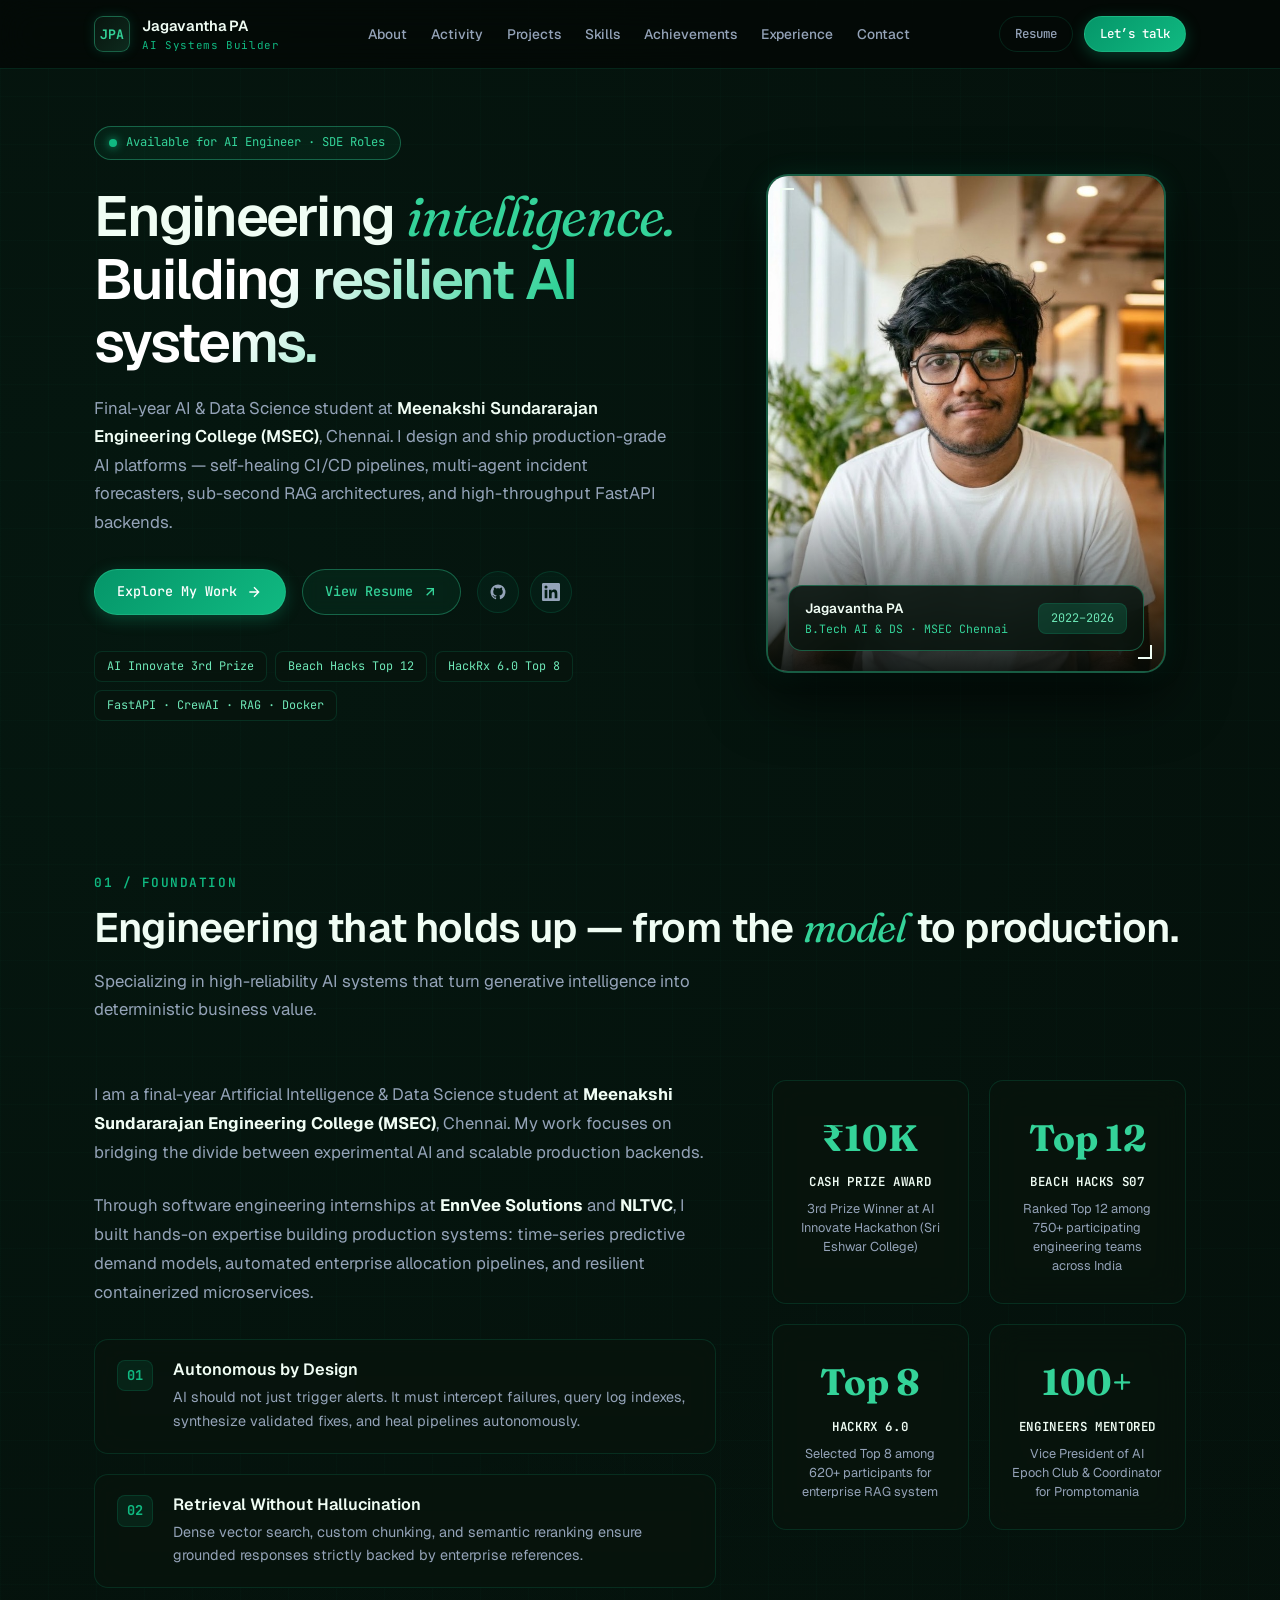
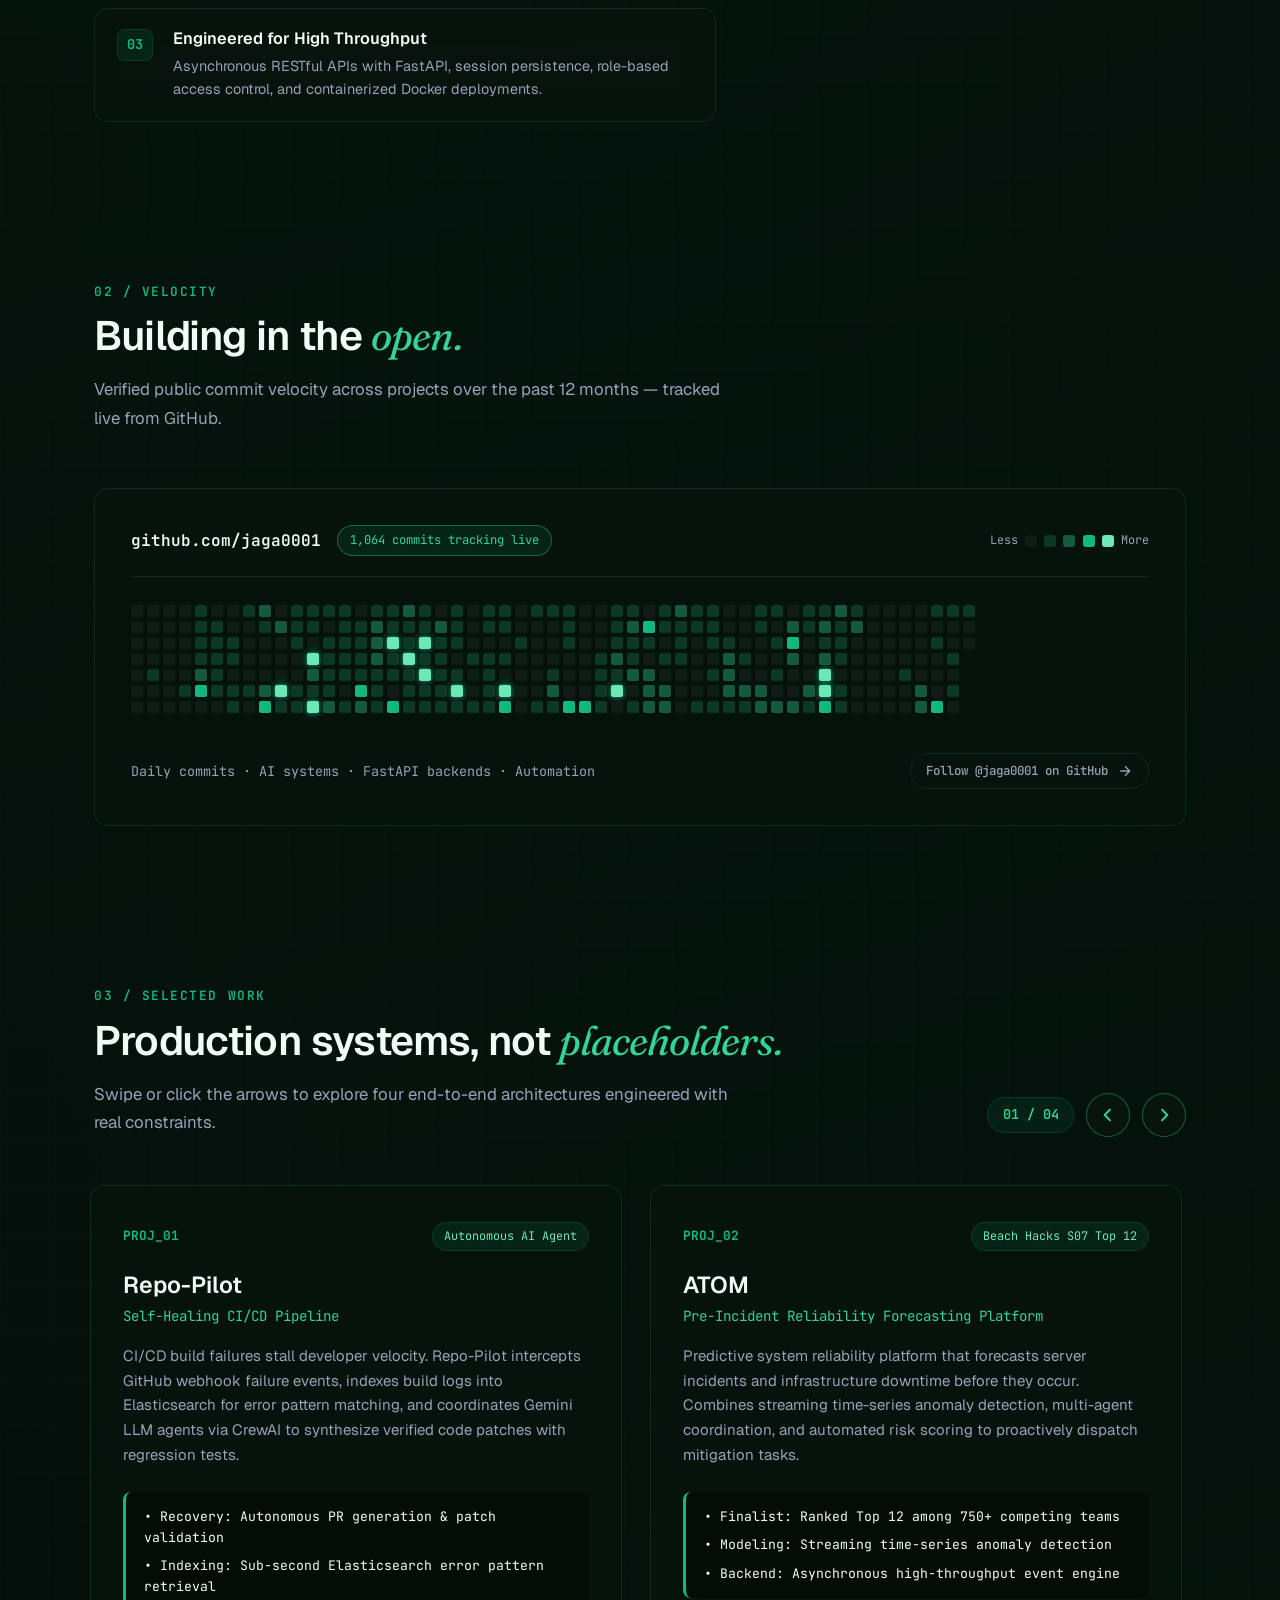
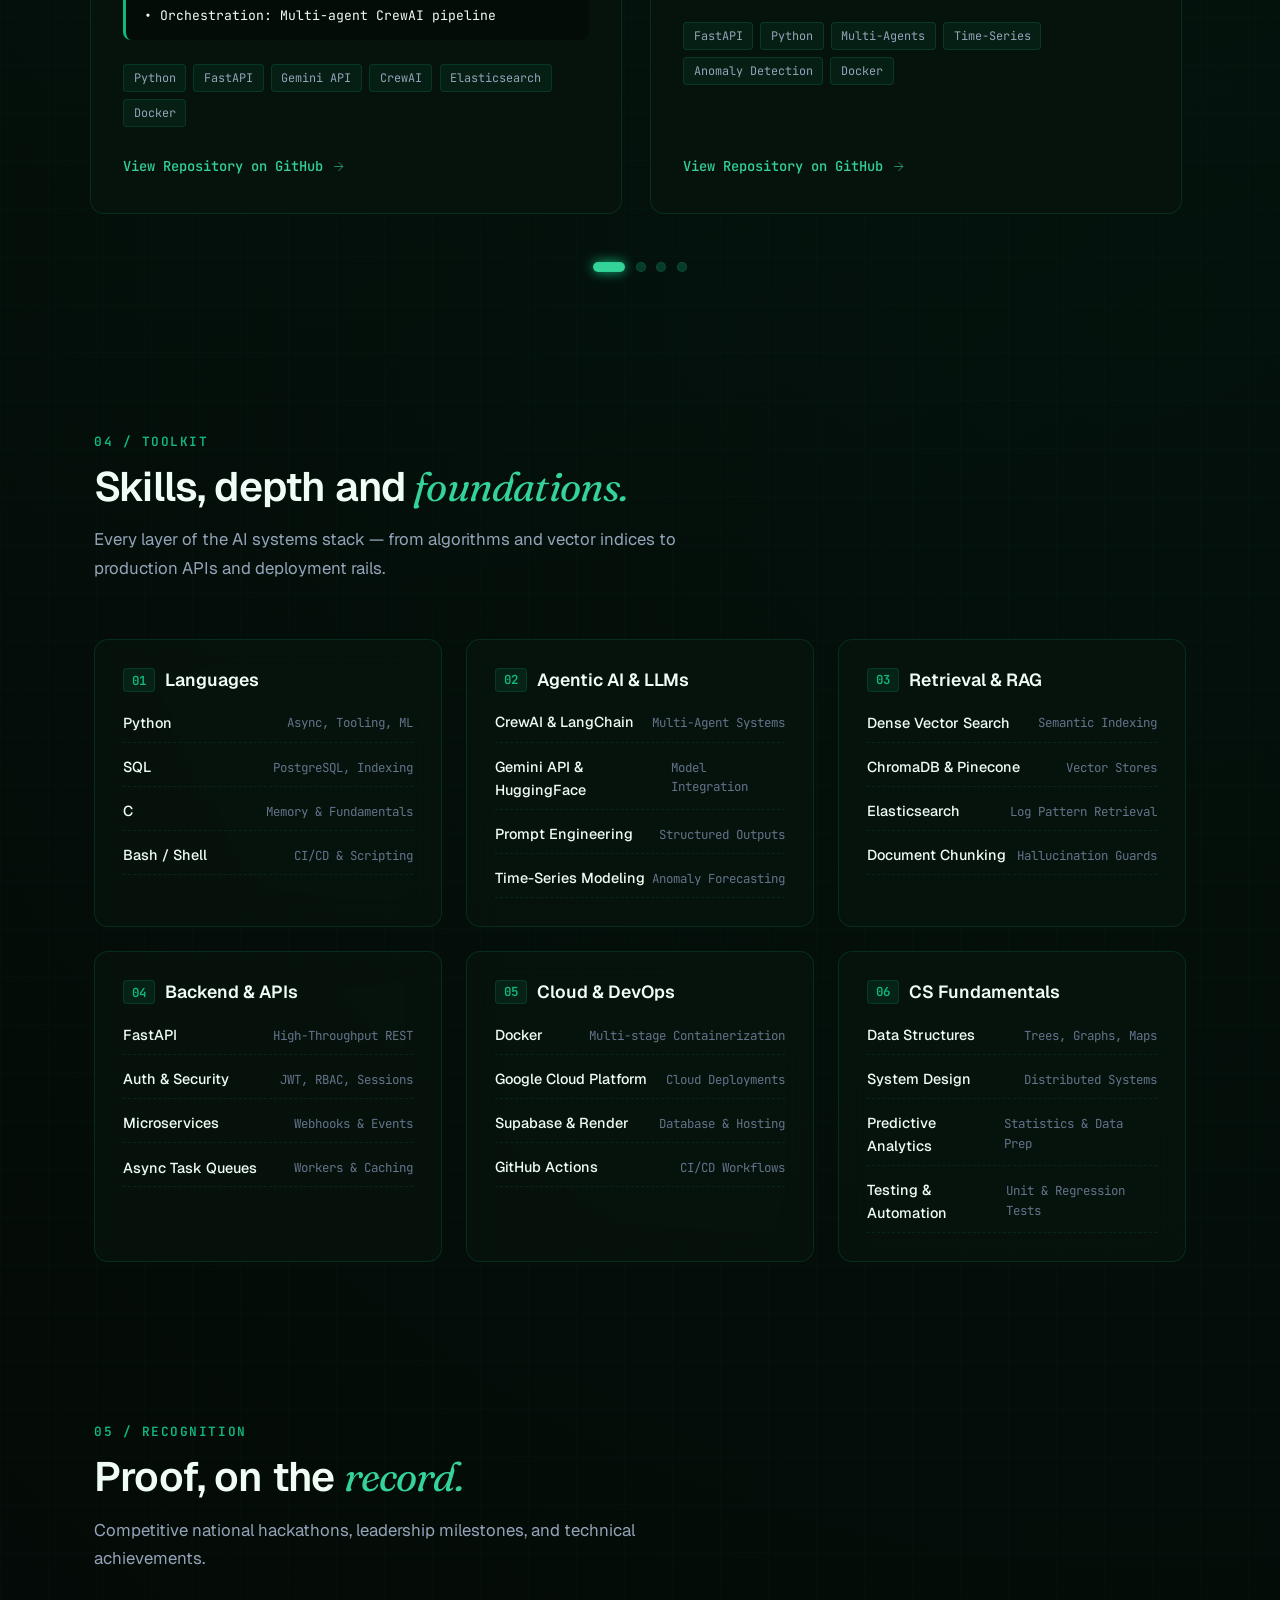
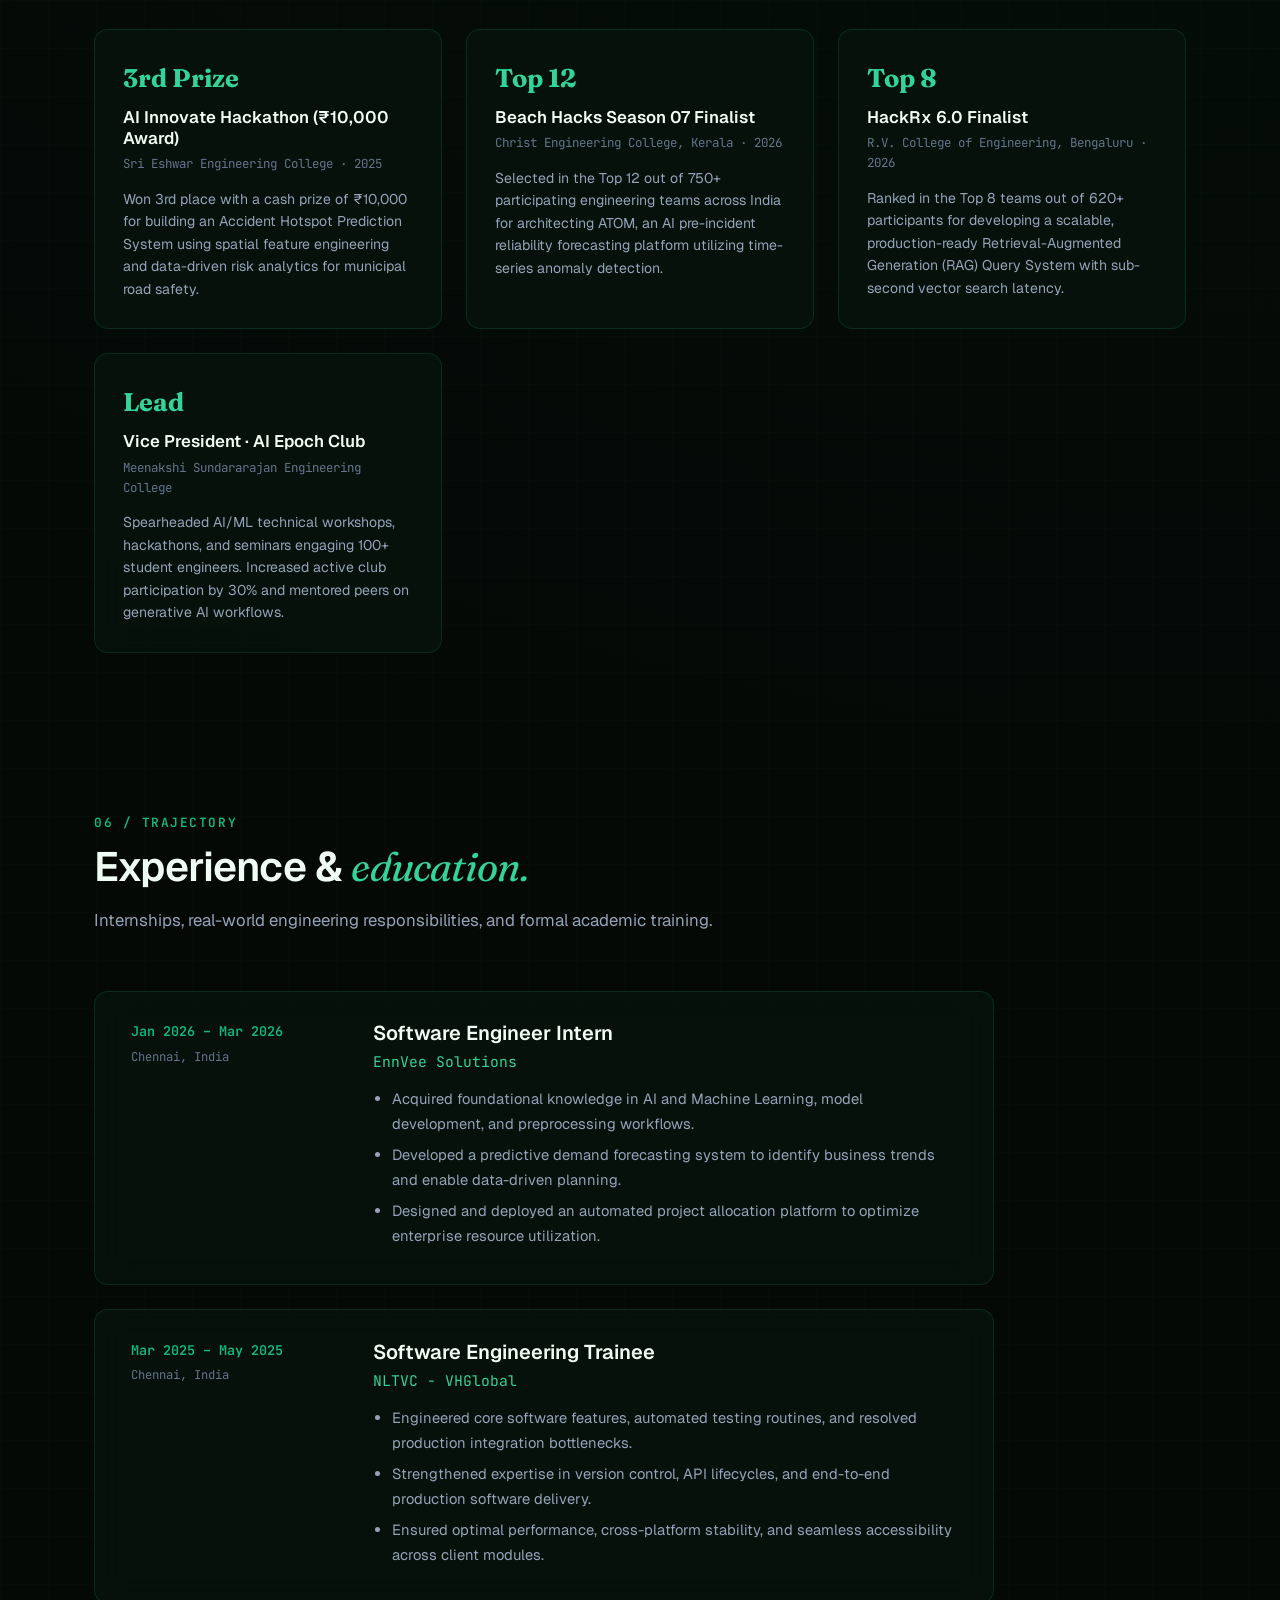
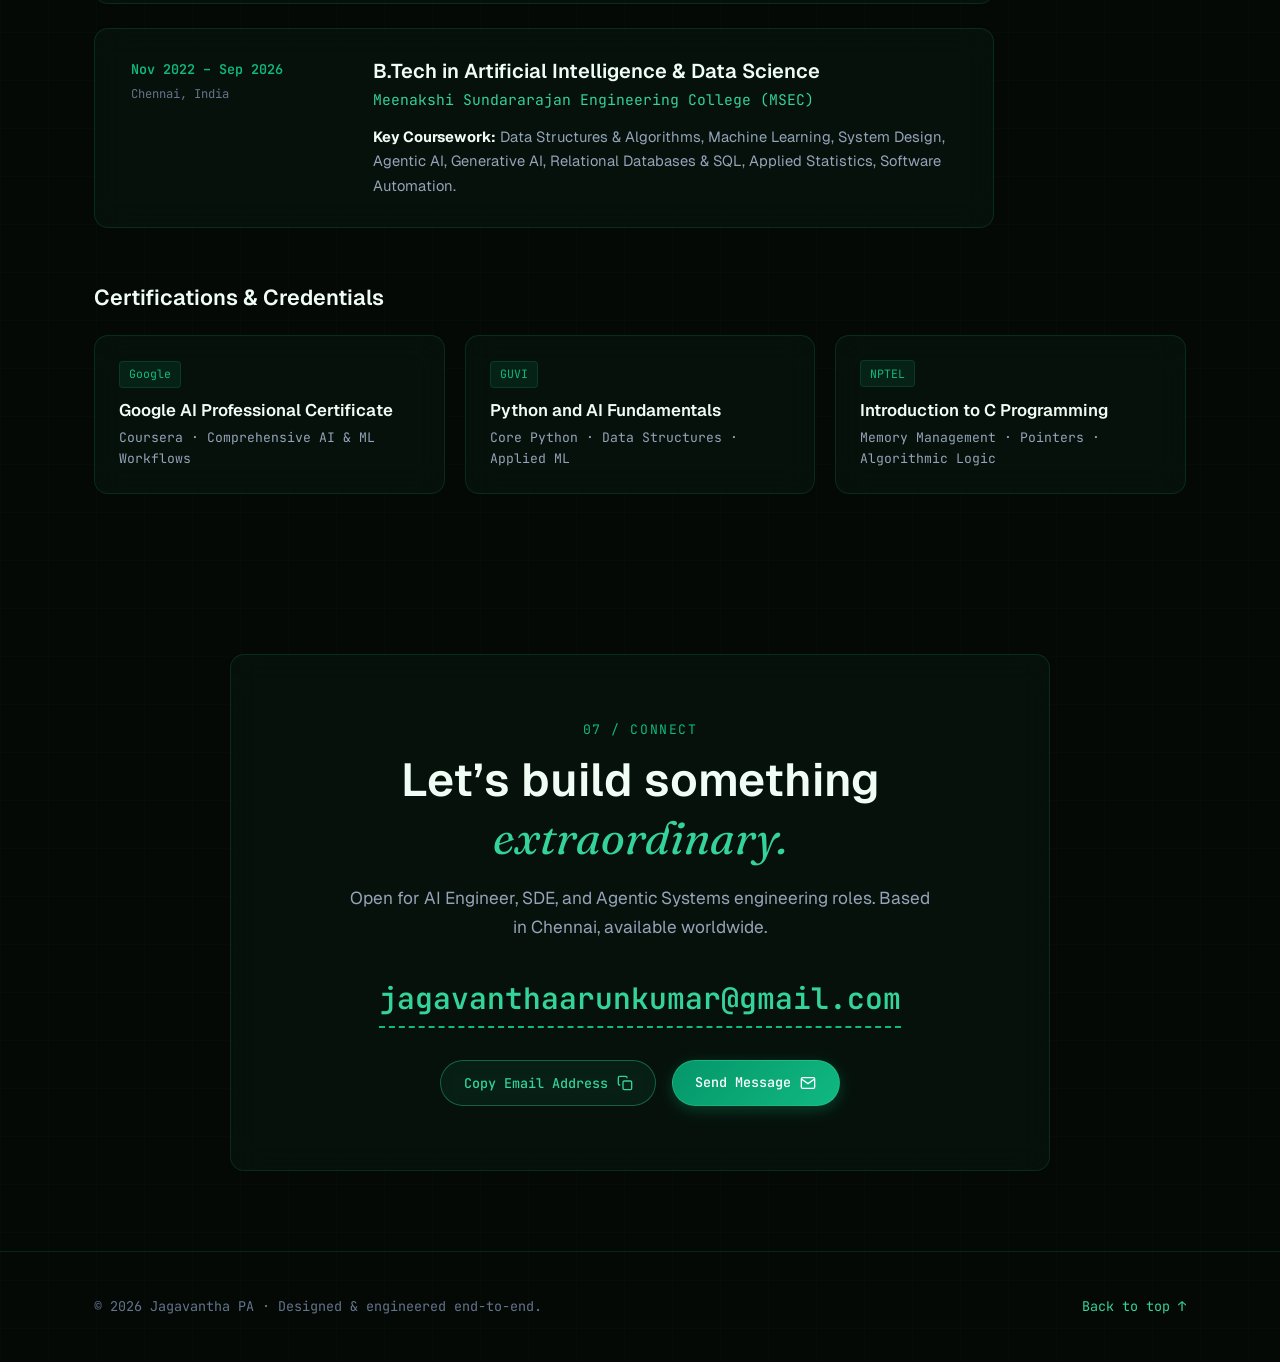
==== commit d97c7163: "feat: convert projects section into an interactive carousel" ====
--- a/site/index.html
+++ b/site/index.html
@@ -288,149 +288,170 @@
       </div>
     </section>
 
-    <!-- 03 / Selected Projects -->
+    <!-- 03 / Selected Projects Carousel -->
     <section class="section" id="projects">
       <div class="container">
-        <div class="section__head">
-          <span class="section__tag">03 / Selected Work</span>
-          <h2 class="section__title">Production systems, not <em>placeholders.</em></h2>
-          <p class="section__lede">
-            Four end-to-end architectures engineered with real constraints &mdash; self-healing CI/CD, incident forecasting, semantic search, and spatial analytics.
-          </p>
-        </div>
-
-        <div class="projects__grid">
-          <!-- Project 1: Repo-Pilot -->
-          <article class="project-card glass-card">
-            <div>
-              <div class="project-meta">
-                <span class="project-num">PROJ_01</span>
-                <span class="project-tag">Autonomous AI Agent</span>
-              </div>
-              <h3 class="project-title">Repo-Pilot</h3>
-              <p class="project-subtitle">Self-Healing CI/CD Pipeline</p>
-              <p class="project-desc">
-                CI/CD build failures stall developer velocity. Repo-Pilot intercepts GitHub webhook failure events,
-                indexes build logs into Elasticsearch for error pattern matching, and coordinates Gemini LLM agents
-                via CrewAI to synthesize verified code patches with regression tests.
-              </p>
-              <div class="project-highlights">
-                <span>&bull; Recovery: Autonomous PR generation &amp; patch validation</span>
-                <span>&bull; Indexing: Sub-second Elasticsearch error pattern retrieval</span>
-                <span>&bull; Orchestration: Multi-agent CrewAI pipeline</span>
-              </div>
-              <div class="project-tech">
-                <span class="tech-tag">Python</span>
-                <span class="tech-tag">FastAPI</span>
-                <span class="tech-tag">Gemini API</span>
-                <span class="tech-tag">CrewAI</span>
-                <span class="tech-tag">Elasticsearch</span>
-                <span class="tech-tag">Docker</span>
-              </div>
-            </div>
-            <a class="project-link" href="https://github.com/jaga0001/Repo-Pilot" target="_blank" rel="noopener">
-              <span>View Repository on GitHub</span>
-              <svg viewBox="0 0 24 24" fill="none" stroke="currentColor"><path d="M5 12h14M12 5l7 7-7 7"/></svg>
-            </a>
-          </article>
-
-          <!-- Project 2: ATOM -->
-          <article class="project-card glass-card">
-            <div>
-              <div class="project-meta">
-                <span class="project-num">PROJ_02</span>
-                <span class="project-tag">Beach Hacks S07 Top 12</span>
-              </div>
-              <h3 class="project-title">ATOM</h3>
-              <p class="project-subtitle">Pre-Incident Reliability Forecasting Platform</p>
-              <p class="project-desc">
-                Predictive system reliability platform that forecasts server incidents and infrastructure downtime before they occur.
-                Combines streaming time-series anomaly detection, multi-agent coordination, and automated risk scoring to proactively dispatch mitigation tasks.
-              </p>
-              <div class="project-highlights">
-                <span>&bull; Finalist: Ranked Top 12 among 750+ competing teams</span>
-                <span>&bull; Modeling: Streaming time-series anomaly detection</span>
-                <span>&bull; Backend: Asynchronous high-throughput event engine</span>
-              </div>
-              <div class="project-tech">
-                <span class="tech-tag">FastAPI</span>
-                <span class="tech-tag">Python</span>
-                <span class="tech-tag">Multi-Agents</span>
-                <span class="tech-tag">Time-Series</span>
-                <span class="tech-tag">Anomaly Detection</span>
-                <span class="tech-tag">Docker</span>
-              </div>
-            </div>
-            <a class="project-link" href="https://github.com/jaga0001/ATOM" target="_blank" rel="noopener">
-              <span>View Repository on GitHub</span>
-              <svg viewBox="0 0 24 24" fill="none" stroke="currentColor"><path d="M5 12h14M12 5l7 7-7 7"/></svg>
-            </a>
-          </article>
-
-          <!-- Project 3: RAG Query System -->
-          <article class="project-card glass-card">
-            <div>
-              <div class="project-meta">
-                <span class="project-num">PROJ_03</span>
-                <span class="project-tag">HackRx 6.0 Top 8</span>
-              </div>
-              <h3 class="project-title">RAG Query System</h3>
-              <p class="project-subtitle">Enterprise Semantic Retrieval Platform</p>
-              <p class="project-desc">
-                High-precision semantic search and document retrieval engine built on custom chunking strategies, dense vector embeddings,
-                and LangChain. Delivers sub-second, context-aware answers from massive unstructured documentation sets with strict hallucination guards.
-              </p>
-              <div class="project-highlights">
-                <span>&bull; Hackathon: Top 8 finalist out of 620+ participants</span>
-                <span>&bull; Latency: Sub-500ms vector search response time</span>
-                <span>&bull; Accuracy: Hybrid dense embedding reranking</span>
-              </div>
-              <div class="project-tech">
-                <span class="tech-tag">Python</span>
-                <span class="tech-tag">LangChain</span>
-                <span class="tech-tag">FastAPI</span>
-                <span class="tech-tag">ChromaDB</span>
-                <span class="tech-tag">Pinecone</span>
-                <span class="tech-tag">Vector Search</span>
-              </div>
-            </div>
-            <a class="project-link" href="https://github.com/jaga0001" target="_blank" rel="noopener">
-              <span>View Repository on GitHub</span>
-              <svg viewBox="0 0 24 24" fill="none" stroke="currentColor"><path d="M5 12h14M12 5l7 7-7 7"/></svg>
-            </a>
-          </article>
-
-          <!-- Project 4: Accident Hotspot Prediction -->
-          <article class="project-card glass-card">
-            <div>
-              <div class="project-meta">
-                <span class="project-num">PROJ_04</span>
-                <span class="project-tag">AI Innovate 3rd Prize</span>
-              </div>
-              <h3 class="project-title">Accident Hotspot System</h3>
-              <p class="project-subtitle">Spatial ML &amp; Safety Analytics</p>
-              <p class="project-desc">
-                Data-driven machine learning system ingesting historical accident data, spatial density metrics, and road geometry
-                to forecast high-risk incident hotspots, providing urban planners and emergency teams with actionable preventative safety data.
-              </p>
-              <div class="project-highlights">
-                <span>&bull; Award: 3rd Prize Winner with &#8377;10,000 cash prize</span>
-                <span>&bull; Features: Spatial density clustering &amp; road geometry</span>
-                <span>&bull; Analytics: Proactive municipal road safety forecasts</span>
-              </div>
-              <div class="project-tech">
-                <span class="tech-tag">Python</span>
-                <span class="tech-tag">Scikit-learn</span>
-                <span class="tech-tag">Spatial ML</span>
-                <span class="tech-tag">Feature Engineering</span>
-                <span class="tech-tag">Analytics</span>
-              </div>
-            </div>
-            <a class="project-link" href="https://github.com/jaga0001" target="_blank" rel="noopener">
-              <span>View Repository on GitHub</span>
-              <svg viewBox="0 0 24 24" fill="none" stroke="currentColor"><path d="M5 12h14M12 5l7 7-7 7"/></svg>
-            </a>
-          </article>
+        <div class="projects-header-wrap">
+          <div>
+            <span class="section__tag">03 / Selected Work</span>
+            <h2 class="section__title">Production systems, not <em>placeholders.</em></h2>
+            <p class="section__lede">
+              Swipe or click the arrows to explore four end-to-end architectures engineered with real constraints.
+            </p>
+          </div>
+
+          <div class="carousel-controls">
+            <span class="carousel-counter" data-carousel-counter>01 / 04</span>
+            <button class="carousel-btn" type="button" data-carousel-prev aria-label="Previous project">
+              <svg viewBox="0 0 24 24" fill="none" stroke="currentColor"><path d="M15 19l-7-7 7-7"/></svg>
+            </button>
+            <button class="carousel-btn" type="button" data-carousel-next aria-label="Next project">
+              <svg viewBox="0 0 24 24" fill="none" stroke="currentColor"><path d="M9 5l7 7-7 7"/></svg>
+            </button>
+          </div>
+        </div>
+
+        <div class="carousel-wrapper">
+          <div class="carousel-track" data-carousel-track>
+            <!-- Project 1: Repo-Pilot -->
+            <article class="project-card carousel-card glass-card">
+              <div>
+                <div class="project-meta">
+                  <span class="project-num">PROJ_01</span>
+                  <span class="project-tag">Autonomous AI Agent</span>
+                </div>
+                <h3 class="project-title">Repo-Pilot</h3>
+                <p class="project-subtitle">Self-Healing CI/CD Pipeline</p>
+                <p class="project-desc">
+                  CI/CD build failures stall developer velocity. Repo-Pilot intercepts GitHub webhook failure events,
+                  indexes build logs into Elasticsearch for error pattern matching, and coordinates Gemini LLM agents
+                  via CrewAI to synthesize verified code patches with regression tests.
+                </p>
+                <div class="project-highlights">
+                  <span>&bull; Recovery: Autonomous PR generation &amp; patch validation</span>
+                  <span>&bull; Indexing: Sub-second Elasticsearch error pattern retrieval</span>
+                  <span>&bull; Orchestration: Multi-agent CrewAI pipeline</span>
+                </div>
+                <div class="project-tech">
+                  <span class="tech-tag">Python</span>
+                  <span class="tech-tag">FastAPI</span>
+                  <span class="tech-tag">Gemini API</span>
+                  <span class="tech-tag">CrewAI</span>
+                  <span class="tech-tag">Elasticsearch</span>
+                  <span class="tech-tag">Docker</span>
+                </div>
+              </div>
+              <a class="project-link" href="https://github.com/jaga0001/Repo-Pilot" target="_blank" rel="noopener">
+                <span>View Repository on GitHub</span>
+                <svg viewBox="0 0 24 24" fill="none" stroke="currentColor"><path d="M5 12h14M12 5l7 7-7 7"/></svg>
+              </a>
+            </article>
+
+            <!-- Project 2: ATOM -->
+            <article class="project-card carousel-card glass-card">
+              <div>
+                <div class="project-meta">
+                  <span class="project-num">PROJ_02</span>
+                  <span class="project-tag">Beach Hacks S07 Top 12</span>
+                </div>
+                <h3 class="project-title">ATOM</h3>
+                <p class="project-subtitle">Pre-Incident Reliability Forecasting Platform</p>
+                <p class="project-desc">
+                  Predictive system reliability platform that forecasts server incidents and infrastructure downtime before they occur.
+                  Combines streaming time-series anomaly detection, multi-agent coordination, and automated risk scoring to proactively dispatch mitigation tasks.
+                </p>
+                <div class="project-highlights">
+                  <span>&bull; Finalist: Ranked Top 12 among 750+ competing teams</span>
+                  <span>&bull; Modeling: Streaming time-series anomaly detection</span>
+                  <span>&bull; Backend: Asynchronous high-throughput event engine</span>
+                </div>
+                <div class="project-tech">
+                  <span class="tech-tag">FastAPI</span>
+                  <span class="tech-tag">Python</span>
+                  <span class="tech-tag">Multi-Agents</span>
+                  <span class="tech-tag">Time-Series</span>
+                  <span class="tech-tag">Anomaly Detection</span>
+                  <span class="tech-tag">Docker</span>
+                </div>
+              </div>
+              <a class="project-link" href="https://github.com/jaga0001/ATOM" target="_blank" rel="noopener">
+                <span>View Repository on GitHub</span>
+                <svg viewBox="0 0 24 24" fill="none" stroke="currentColor"><path d="M5 12h14M12 5l7 7-7 7"/></svg>
+              </a>
+            </article>
+
+            <!-- Project 3: RAG Query System -->
+            <article class="project-card carousel-card glass-card">
+              <div>
+                <div class="project-meta">
+                  <span class="project-num">PROJ_03</span>
+                  <span class="project-tag">HackRx 6.0 Top 8</span>
+                </div>
+                <h3 class="project-title">RAG Query System</h3>
+                <p class="project-subtitle">Enterprise Semantic Retrieval Platform</p>
+                <p class="project-desc">
+                  High-precision semantic search and document retrieval engine built on custom chunking strategies, dense vector embeddings,
+                  and LangChain. Delivers sub-second, context-aware answers from massive unstructured documentation sets with strict hallucination guards.
+                </p>
+                <div class="project-highlights">
+                  <span>&bull; Hackathon: Top 8 finalist out of 620+ participants</span>
+                  <span>&bull; Latency: Sub-500ms vector search response time</span>
+                  <span>&bull; Accuracy: Hybrid dense embedding reranking</span>
+                </div>
+                <div class="project-tech">
+                  <span class="tech-tag">Python</span>
+                  <span class="tech-tag">LangChain</span>
+                  <span class="tech-tag">FastAPI</span>
+                  <span class="tech-tag">ChromaDB</span>
+                  <span class="tech-tag">Pinecone</span>
+                  <span class="tech-tag">Vector Search</span>
+                </div>
+              </div>
+              <a class="project-link" href="https://github.com/jaga0001" target="_blank" rel="noopener">
+                <span>View Repository on GitHub</span>
+                <svg viewBox="0 0 24 24" fill="none" stroke="currentColor"><path d="M5 12h14M12 5l7 7-7 7"/></svg>
+              </a>
+            </article>
+
+            <!-- Project 4: Accident Hotspot Prediction -->
+            <article class="project-card carousel-card glass-card">
+              <div>
+                <div class="project-meta">
+                  <span class="project-num">PROJ_04</span>
+                  <span class="project-tag">AI Innovate 3rd Prize</span>
+                </div>
+                <h3 class="project-title">Accident Hotspot System</h3>
+                <p class="project-subtitle">Spatial ML &amp; Safety Analytics</p>
+                <p class="project-desc">
+                  Data-driven machine learning system ingesting historical accident data, spatial density metrics, and road geometry
+                  to forecast high-risk incident hotspots, providing urban planners and emergency teams with actionable preventative safety data.
+                </p>
+                <div class="project-highlights">
+                  <span>&bull; Award: 3rd Prize Winner with &#8377;10,000 cash prize</span>
+                  <span>&bull; Features: Spatial density clustering &amp; road geometry</span>
+                  <span>&bull; Analytics: Proactive municipal road safety forecasts</span>
+                </div>
+                <div class="project-tech">
+                  <span class="tech-tag">Python</span>
+                  <span class="tech-tag">Scikit-learn</span>
+                  <span class="tech-tag">Spatial ML</span>
+                  <span class="tech-tag">Feature Engineering</span>
+                  <span class="tech-tag">Analytics</span>
+                </div>
+              </div>
+              <a class="project-link" href="https://github.com/jaga0001" target="_blank" rel="noopener">
+                <span>View Repository on GitHub</span>
+                <svg viewBox="0 0 24 24" fill="none" stroke="currentColor"><path d="M5 12h14M12 5l7 7-7 7"/></svg>
+              </a>
+            </article>
+          </div>
+
+          <div class="carousel-pagination" data-carousel-dots aria-label="Project carousel pagination">
+            <button class="carousel-dot active" type="button" data-index="0" aria-label="Go to slide 1"></button>
+            <button class="carousel-dot" type="button" data-index="1" aria-label="Go to slide 2"></button>
+            <button class="carousel-dot" type="button" data-index="2" aria-label="Go to slide 3"></button>
+            <button class="carousel-dot" type="button" data-index="3" aria-label="Go to slide 4"></button>
+          </div>
         </div>
       </div>
     </section>
--- a/site/assets/css/style.css
+++ b/site/assets/css/style.css
@@ -794,6 +794,120 @@
   font-size: 0.84rem;
 }
 
+/* Projects Section & Carousel */
+.projects-header-wrap {
+  display: flex;
+  align-items: flex-end;
+  justify-content: space-between;
+  flex-wrap: wrap;
+  gap: 1.5rem;
+  margin-bottom: 2.25rem;
+}
+
+.carousel-controls {
+  display: flex;
+  align-items: center;
+  gap: 0.75rem;
+}
+
+.carousel-counter {
+  font-family: var(--font-mono);
+  font-size: 0.85rem;
+  color: var(--mint);
+  font-weight: 600;
+  padding: 0.4rem 0.9rem;
+  background: rgba(16, 185, 129, 0.08);
+  border: 1px solid var(--border);
+  border-radius: var(--radius-full);
+  user-select: none;
+}
+
+.carousel-btn {
+  width: 44px;
+  height: 44px;
+  border-radius: 50%;
+  border: 1px solid var(--border-strong);
+  background: var(--bg-card);
+  color: var(--mint);
+  display: grid;
+  place-items: center;
+  cursor: pointer;
+  transition: var(--transition);
+}
+
+.carousel-btn:hover {
+  background: var(--emerald);
+  color: #040906;
+  box-shadow: var(--glow);
+  transform: scale(1.06);
+}
+
+.carousel-btn svg {
+  width: 20px;
+  height: 20px;
+  stroke-width: 2.4;
+}
+
+.carousel-wrapper {
+  position: relative;
+}
+
+.carousel-track {
+  display: flex;
+  gap: 1.75rem;
+  overflow-x: auto;
+  scroll-snap-type: x mandatory;
+  scroll-behavior: smooth;
+  scrollbar-width: none;
+  -ms-overflow-style: none;
+  padding-block: 0.75rem 1.5rem;
+  margin-inline: -0.25rem;
+  padding-inline: 0.25rem;
+}
+
+.carousel-track::-webkit-scrollbar {
+  display: none;
+}
+
+.carousel-card {
+  flex: 0 0 calc(50% - 0.875rem);
+  scroll-snap-align: start;
+  min-width: 320px;
+}
+
+@media (max-width: 960px) {
+  .carousel-card {
+    flex: 0 0 100%;
+    min-width: 100%;
+  }
+}
+
+.carousel-pagination {
+  display: flex;
+  align-items: center;
+  justify-content: center;
+  gap: 0.65rem;
+  margin-top: 1.5rem;
+}
+
+.carousel-dot {
+  width: 10px;
+  height: 10px;
+  border-radius: 50%;
+  background: rgba(16, 185, 129, 0.25);
+  border: 1px solid var(--border);
+  cursor: pointer;
+  transition: all 0.25s ease;
+  padding: 0;
+}
+
+.carousel-dot.active {
+  width: 32px;
+  border-radius: var(--radius-full);
+  background: var(--mint);
+  box-shadow: 0 0 12px var(--emerald);
+}
+
 /* Projects Section */
 .projects__grid {
   display: grid;
